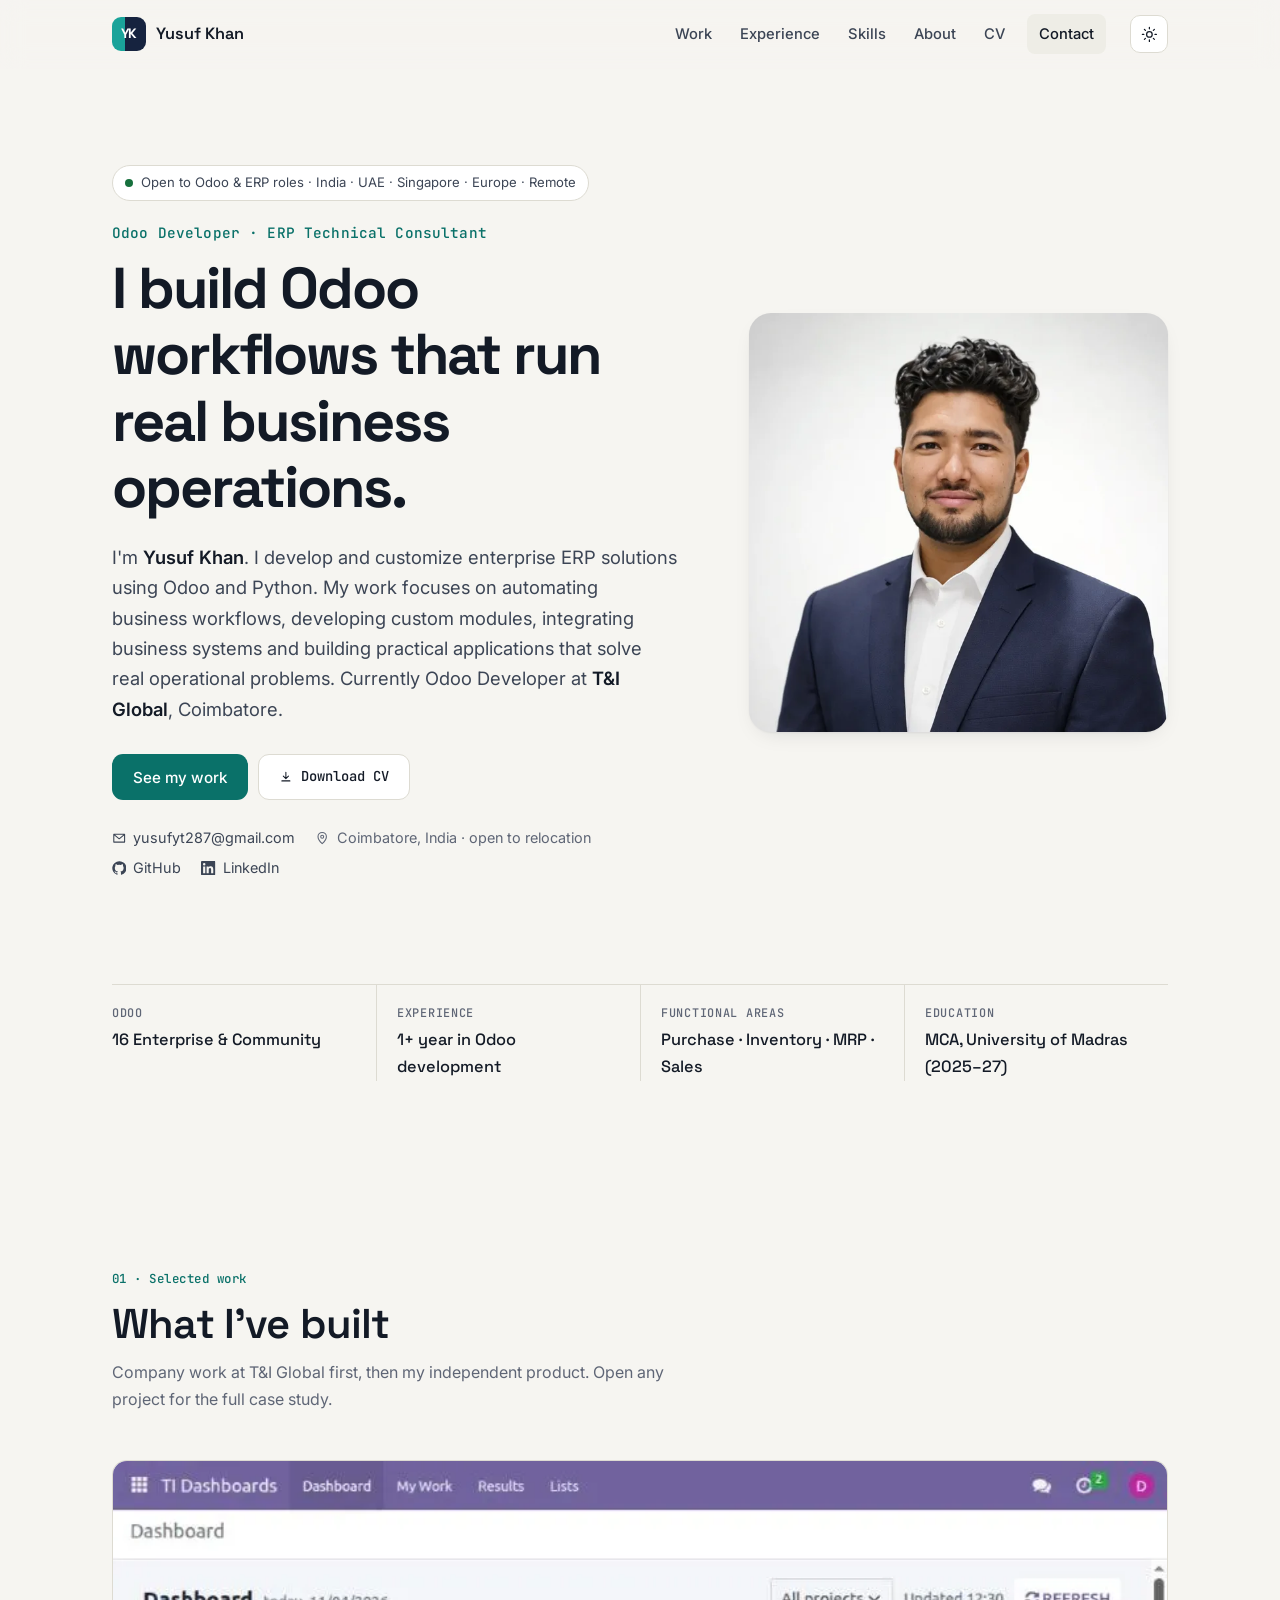
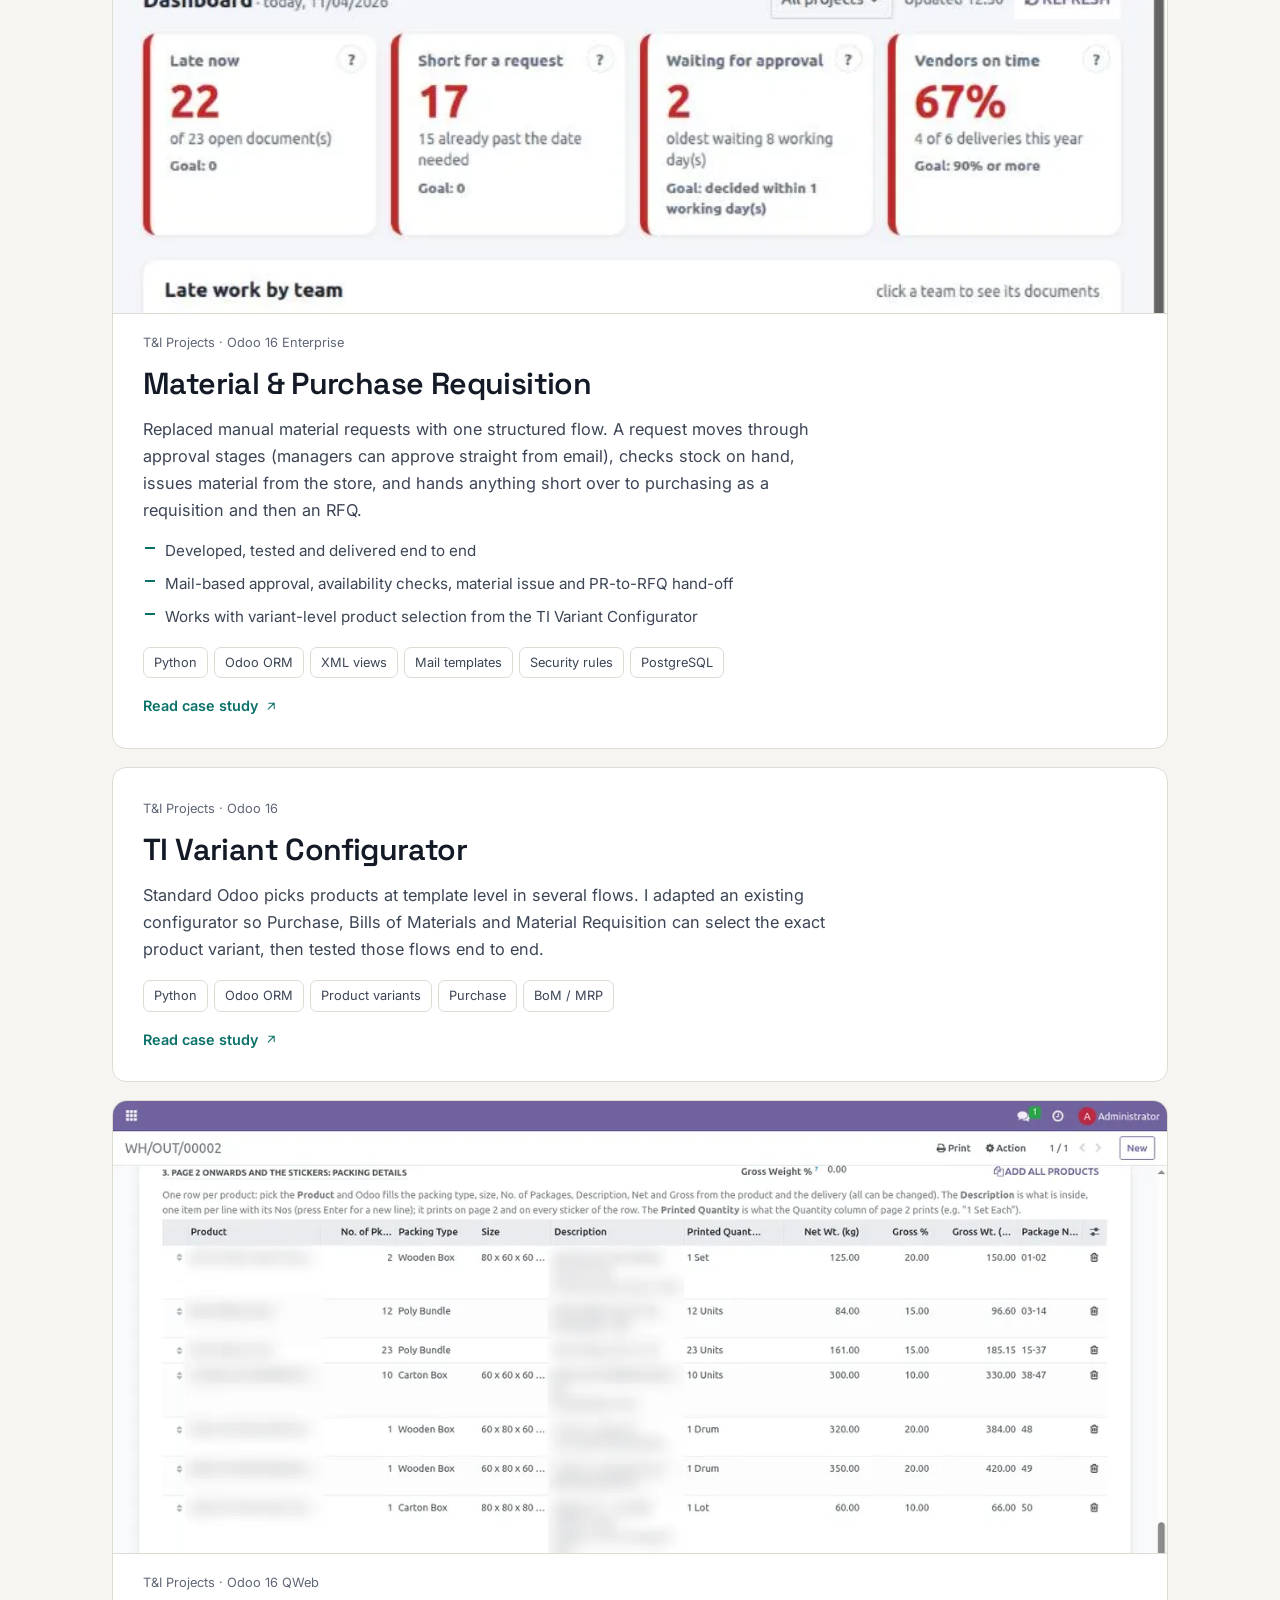
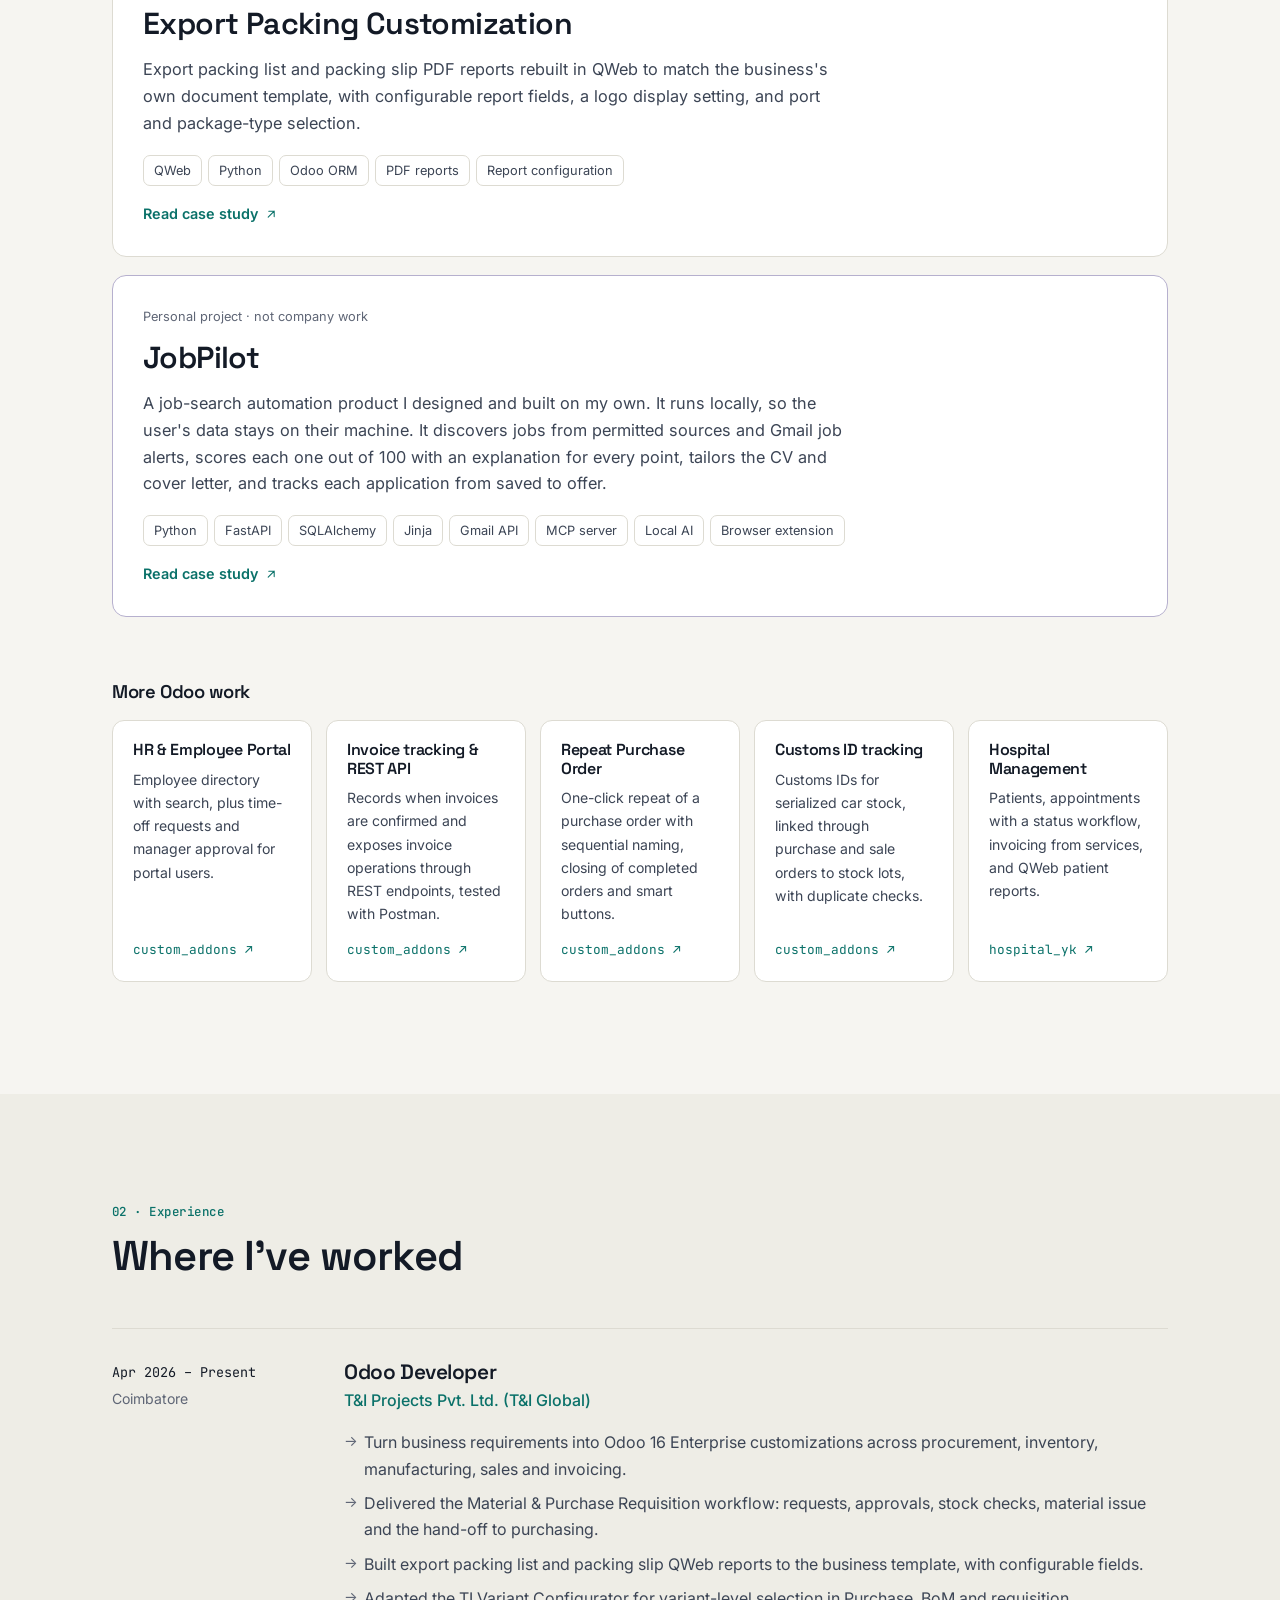
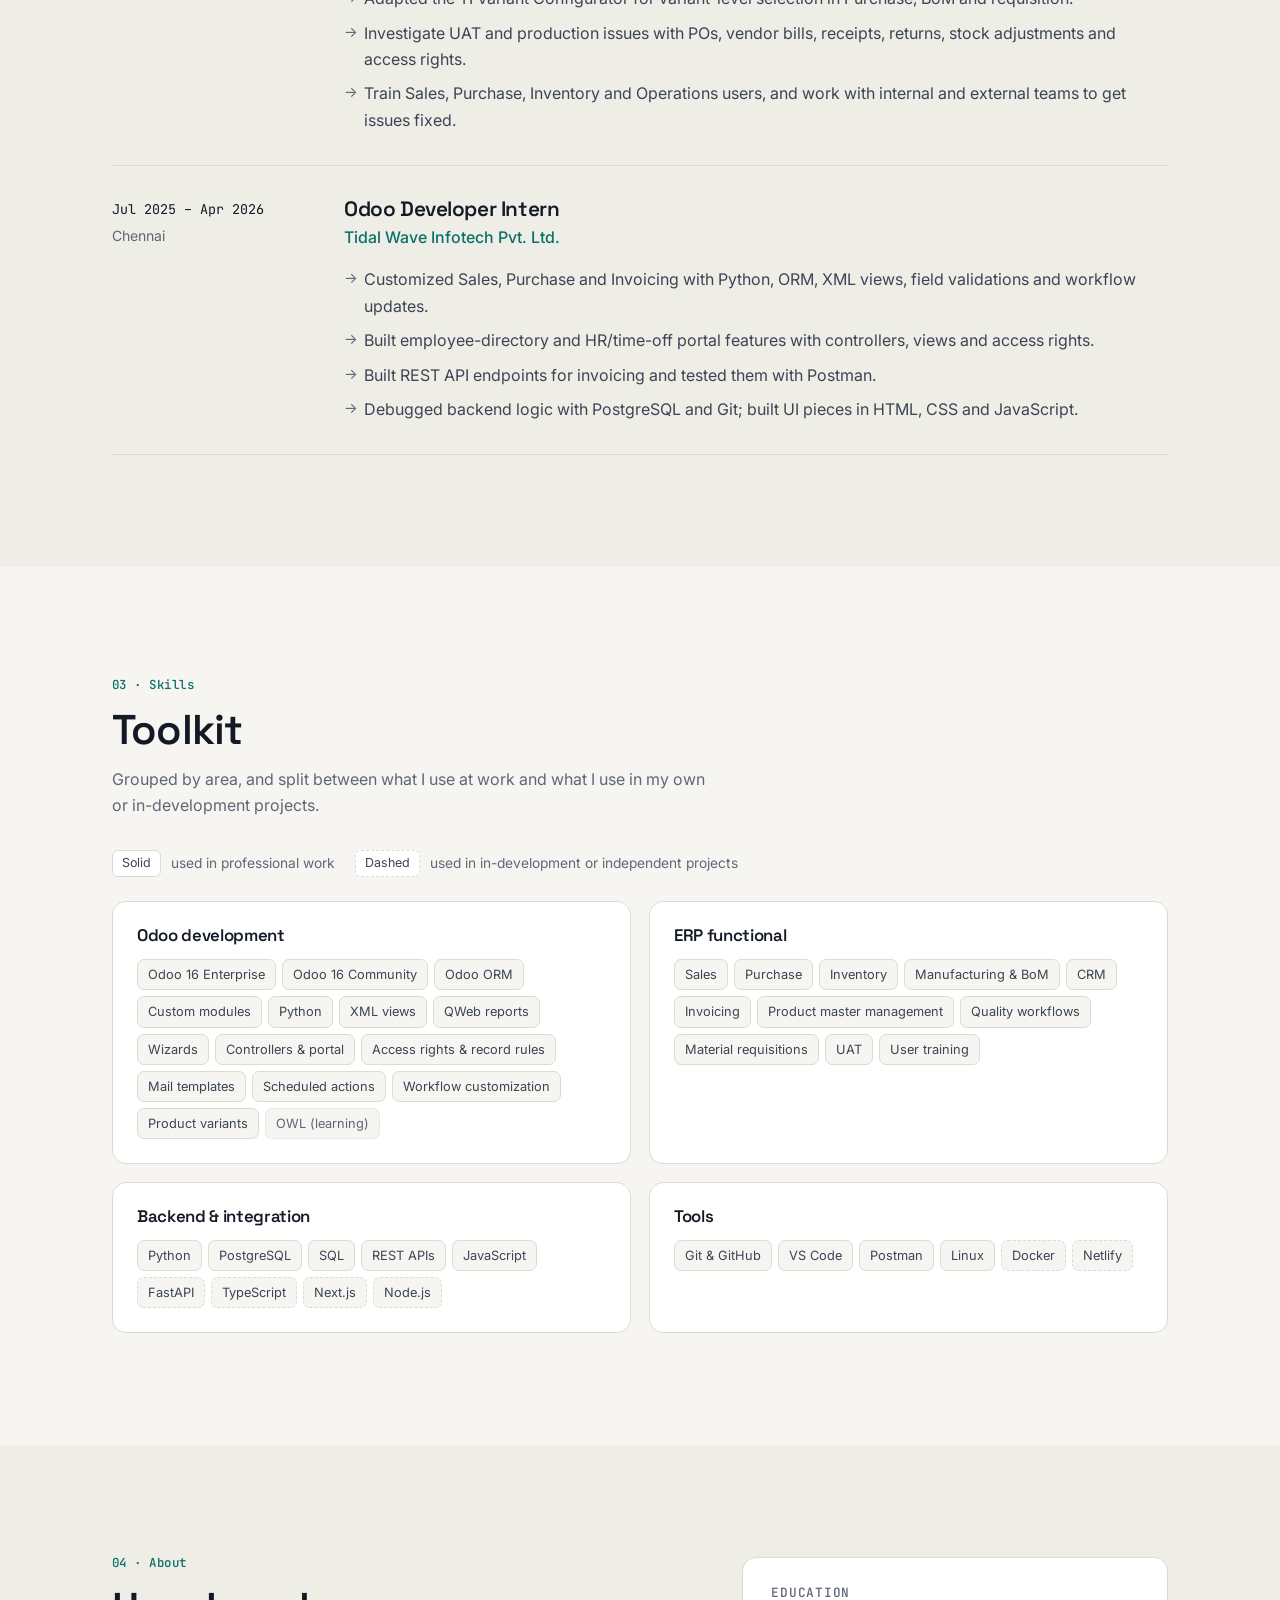
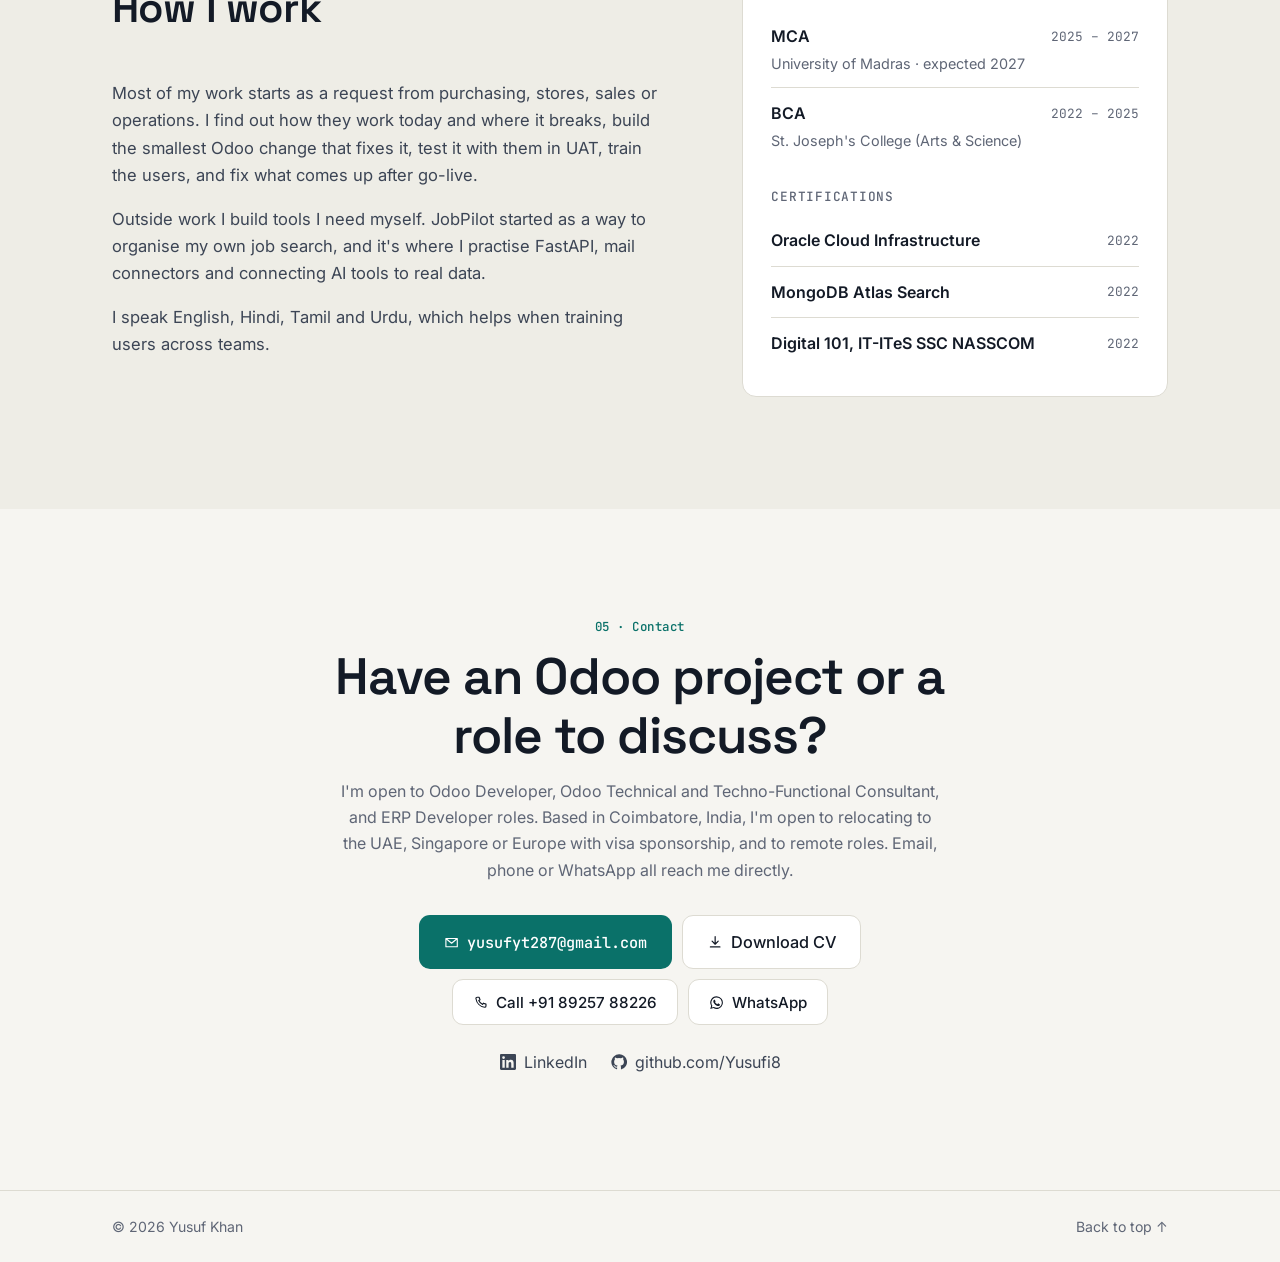
==== index.html @ e5e493e8 "Remove TIGL QC Platform and Product Intelligence System Drop both projects from the home page, exper" ====
<!DOCTYPE html>
<html lang="en">
<head>
  <meta charset="UTF-8">
  <meta name="viewport" content="width=device-width, initial-scale=1.0">
  <title>Yusuf Khan · Odoo Developer &amp; ERP Technical Consultant</title>
  <meta name="description" content="Yusuf Khan is an Odoo Developer and ERP Technical Consultant in Coimbatore, India. Custom Odoo 16 modules, workflow automation and business applications, including a material and purchase requisition workflow.">
  <meta name="author" content="Yusuf Khan">
  <meta name="theme-color" content="#f6f5f1" media="(prefers-color-scheme: light)">
  <meta name="theme-color" content="#0c1220" media="(prefers-color-scheme: dark)">
  <link rel="canonical" href="https://iyusufkhan.netlify.app/">

  <meta property="og:type" content="website">
  <meta property="og:title" content="Yusuf Khan · Odoo Developer &amp; ERP Technical Consultant">
  <meta property="og:description" content="Custom Odoo 16 modules, workflow automation and business applications for real operations.">
  <meta property="og:url" content="https://iyusufkhan.netlify.app/">
  <meta property="og:image" content="https://iyusufkhan.netlify.app/images/og-image.png">
  <meta property="og:image:width" content="1200">
  <meta property="og:image:height" content="630">
  <meta name="twitter:card" content="summary_large_image">

  <link rel="icon" href="images/favicon.svg" type="image/svg+xml">
  <link rel="apple-touch-icon" href="images/logo.png">

  <link rel="preconnect" href="https://fonts.googleapis.com">
  <link rel="preconnect" href="https://fonts.gstatic.com" crossorigin>
  <link href="https://fonts.googleapis.com/css2?family=Inter:wght@400;500;600&family=JetBrains+Mono:wght@400;500&family=Space+Grotesk:wght@500;600;700&display=swap" rel="stylesheet">
  <link rel="stylesheet" href="style.css">

  <!-- Applies the saved theme before paint so there is no flash -->
  <script>
    try { const t = localStorage.getItem('theme'); if (t) document.documentElement.dataset.theme = t; } catch (e) {}
  </script>

  <script type="application/ld+json">
  {
    "@context": "https://schema.org",
    "@type": "Person",
    "name": "Yusuf Khan",
    "jobTitle": "Odoo Developer",
    "description": "Odoo Developer and ERP Technical Consultant",
    "worksFor": { "@type": "Organization", "name": "T&I Projects Private Limited" },
    "address": { "@type": "PostalAddress", "addressLocality": "Coimbatore", "addressCountry": "IN" },
    "email": "mailto:yusufyt287@gmail.com",
    "telephone": "+91-89257-88226",
    "url": "https://iyusufkhan.netlify.app/",
    "sameAs": ["https://github.com/Yusufi8", "https://www.linkedin.com/in/yusuf-khan-8a1bb4378/"]
  }
  </script>
</head>
<body>
  <a class="skip-link" href="#main">Skip to content</a>

  <!-- SVG icon sprite -->
  <svg width="0" height="0" style="position:absolute" aria-hidden="true">
    <symbol id="i-github" viewBox="0 0 24 24"><path fill="currentColor" d="M12 .5a11.5 11.5 0 0 0-3.64 22.41c.58.1.79-.25.79-.56v-2c-3.2.7-3.88-1.37-3.88-1.37-.53-1.33-1.28-1.69-1.28-1.69-1.05-.71.08-.7.08-.7 1.16.08 1.77 1.19 1.77 1.19 1.03 1.77 2.7 1.26 3.36.96.1-.75.4-1.26.73-1.55-2.55-.29-5.24-1.28-5.24-5.68 0-1.26.45-2.28 1.19-3.09-.12-.29-.52-1.46.11-3.05 0 0 .97-.31 3.17 1.18a11 11 0 0 1 5.77 0c2.2-1.49 3.17-1.18 3.17-1.18.63 1.59.23 2.76.11 3.05.74.81 1.19 1.83 1.19 3.09 0 4.41-2.69 5.38-5.25 5.67.41.36.78 1.06.78 2.14v3.17c0 .31.21.67.8.56A11.5 11.5 0 0 0 12 .5Z"/></symbol>
    <symbol id="i-linkedin" viewBox="0 0 24 24"><path fill="currentColor" d="M20.45 20.45h-3.56v-5.57c0-1.33-.02-3.04-1.85-3.04-1.85 0-2.14 1.45-2.14 2.94v5.67H9.35V9h3.41v1.56h.05c.48-.9 1.64-1.85 3.37-1.85 3.6 0 4.27 2.37 4.27 5.46v6.28ZM5.34 7.43a2.06 2.06 0 1 1 0-4.13 2.06 2.06 0 0 1 0 4.13ZM7.12 20.45H3.56V9h3.56v11.45ZM22.22 0H1.77C.79 0 0 .77 0 1.73v20.54C0 23.23.79 24 1.77 24h20.45c.98 0 1.78-.77 1.78-1.73V1.73C24 .77 23.2 0 22.22 0Z"/></symbol>
    <symbol id="i-mail" viewBox="0 0 24 24"><path fill="none" stroke="currentColor" stroke-width="1.8" stroke-linecap="round" stroke-linejoin="round" d="M3 5.5h18v13H3zM3.5 6l8.5 7 8.5-7"/></symbol>
    <symbol id="i-arrow" viewBox="0 0 24 24"><path fill="none" stroke="currentColor" stroke-width="1.8" stroke-linecap="round" stroke-linejoin="round" d="M7 17 17 7M8 7h9v9"/></symbol>
    <symbol id="i-pin" viewBox="0 0 24 24"><path fill="none" stroke="currentColor" stroke-width="1.8" stroke-linecap="round" stroke-linejoin="round" d="M12 21s-7-6.2-7-11.5a7 7 0 0 1 14 0C19 14.8 12 21 12 21Z"/><circle cx="12" cy="9.5" r="2.5" fill="none" stroke="currentColor" stroke-width="1.8"/></symbol>
    <symbol id="i-sun" viewBox="0 0 24 24"><g fill="none" stroke="currentColor" stroke-width="1.8" stroke-linecap="round"><circle cx="12" cy="12" r="4"/><path d="M12 2v2M12 20v2M4.9 4.9l1.4 1.4M17.7 17.7l1.4 1.4M2 12h2M20 12h2M4.9 19.1l1.4-1.4M17.7 6.3l1.4-1.4"/></g></symbol>
    <symbol id="i-moon" viewBox="0 0 24 24"><path fill="none" stroke="currentColor" stroke-width="1.8" stroke-linejoin="round" d="M20 14.5A8 8 0 0 1 9.5 4a8 8 0 1 0 10.5 10.5Z"/></symbol>
    <symbol id="i-download" viewBox="0 0 24 24"><path fill="none" stroke="currentColor" stroke-width="1.8" stroke-linecap="round" stroke-linejoin="round" d="M12 4v11m0 0-4.5-4.5M12 15l4.5-4.5M5 19h14"/></symbol>
    <symbol id="i-phone" viewBox="0 0 24 24"><path fill="none" stroke="currentColor" stroke-width="1.8" stroke-linejoin="round" d="M6.6 3.5h3l1.5 4-2 1.3a11 11 0 0 0 6.1 6.1l1.3-2 4 1.5v3a2 2 0 0 1-2 2A16.5 16.5 0 0 1 4.6 5.5a2 2 0 0 1 2-2Z"/></symbol>
    <symbol id="i-whatsapp" viewBox="0 0 24 24"><path fill="currentColor" d="M12 2a10 10 0 0 0-8.6 15.1L2 22l5-1.3A10 10 0 1 0 12 2Zm0 18.2a8.2 8.2 0 0 1-4.2-1.2l-.3-.2-3 .8.8-2.9-.2-.3A8.2 8.2 0 1 1 12 20.2Zm4.5-6.1c-.2-.1-1.5-.7-1.7-.8-.2-.1-.4-.1-.6.1l-.8 1c-.1.2-.3.2-.5.1a6.7 6.7 0 0 1-3.3-2.9c-.3-.4.3-.4.7-1.3.1-.2 0-.3 0-.4l-.8-1.8c-.2-.5-.4-.4-.6-.4h-.5a1 1 0 0 0-.7.3 2.9 2.9 0 0 0-.9 2.2 5 5 0 0 0 1.1 2.7 11.5 11.5 0 0 0 4.4 3.9c1.6.7 2.3.8 3.1.6.5-.1 1.5-.6 1.7-1.2.2-.6.2-1.1.1-1.2l-.5-.3Z"/></symbol>
  </svg>

  <header class="nav" id="top">
    <div class="nav-inner">
      <a href="#top" class="brand" aria-label="Yusuf Khan, back to top">
        <span class="brand-mark" aria-hidden="true">YK</span>
        <span class="brand-name">Yusuf Khan</span>
      </a>
      <nav aria-label="Primary">
        <ul class="nav-links" id="nav-links">
          <li><a href="#work">Work</a></li>
          <li><a href="#experience">Experience</a></li>
          <li><a href="#skills">Skills</a></li>
          <li><a href="#about">About</a></li>
          <li><a href="resume/Yusuf-Khan-CV.pdf" download>CV</a></li>
          <li><a href="#contact" class="nav-cta">Contact</a></li>
        </ul>
      </nav>
      <div class="nav-tools">
        <button class="icon-btn" id="theme-toggle" type="button" aria-label="Switch colour theme">
          <svg class="i-sun"><use href="#i-sun"/></svg>
          <svg class="i-moon"><use href="#i-moon"/></svg>
        </button>
        <button class="icon-btn menu-btn" id="menu-btn" type="button" aria-label="Open menu" aria-expanded="false" aria-controls="nav-links">
          <span></span><span></span>
        </button>
      </div>
    </div>
  </header>

  <main id="main">
    <!-- Hero -->
    <section class="hero">
      <div class="container hero-grid">
        <div class="hero-copy">
          <p class="status"><span class="dot" aria-hidden="true"></span>Open to Odoo &amp; ERP roles · India · UAE · Singapore · Europe · Remote</p>
          <p class="role">Odoo Developer <span aria-hidden="true">·</span> ERP Technical Consultant</p>
          <h1>I build Odoo workflows that run real business operations.</h1>
          <p class="lede">
            I'm <strong>Yusuf Khan</strong>. I develop and customize enterprise ERP solutions using Odoo and Python.
            My work focuses on automating business workflows, developing custom modules, integrating business systems
            and building practical applications that solve real operational problems.
            Currently Odoo Developer at <strong>T&amp;I Global</strong>, Coimbatore.
          </p>
          <div class="hero-actions">
            <a href="#work" class="btn btn-primary">See my work</a>
            <a href="resume/Yusuf-Khan-CV.pdf" class="btn btn-ghost" download>
              <svg><use href="#i-download"/></svg>Download CV
            </a>
          </div>
          <ul class="hero-meta">
            <li><a href="mailto:yusufyt287@gmail.com"><svg><use href="#i-mail"/></svg>yusufyt287@gmail.com</a></li>
            <li><svg><use href="#i-pin"/></svg>Coimbatore, India · open to relocation</li>
            <li><a href="https://github.com/Yusufi8" target="_blank" rel="noopener"><svg><use href="#i-github"/></svg>GitHub</a></li>
            <li><a href="https://www.linkedin.com/in/yusuf-khan-8a1bb4378/" target="_blank" rel="noopener"><svg><use href="#i-linkedin"/></svg>LinkedIn</a></li>
          </ul>
        </div>

        <div class="hero-side">
          <picture class="portrait">
            <source srcset="images/profile.webp" type="image/webp">
            <img src="images/profile.jpg" alt="Portrait of Yusuf Khan" width="640" height="640">
          </picture>

        </div>
      </div>

      <div class="container">
        <dl class="facts">
          <div><dt>Odoo</dt><dd>16 Enterprise &amp; Community</dd></div>
          <div><dt>Experience</dt><dd>1+ year in Odoo development</dd></div>
          <div><dt>Functional areas</dt><dd>Purchase · Inventory · MRP · Sales</dd></div>
          <div><dt>Education</dt><dd>MCA, University of Madras (2025–27)</dd></div>
        </dl>
      </div>
    </section>

    <!-- Selected work -->
    <section id="work" class="section">
      <div class="container">
        <header class="section-head">
          <p class="eyebrow">01 · Selected work</p>
          <h2>What I've built</h2>
          <p class="section-sub">Company work at T&amp;I Global first, then my independent product. Open any project for the full case study.</p>
        </header>

        <div class="cases">
          <article class="case case-feature reveal">
            <a class="case-shot" href="work/material-requisition/" tabindex="-1" aria-hidden="true"><img src="images/work/requisition-dashboard.webp" width="800" height="703" alt="" loading="lazy" decoding="async"></a>
            <div class="case-top">
              <span class="case-where">T&amp;I Projects · Odoo 16 Enterprise</span>
            </div>
            <h3>Material &amp; Purchase Requisition</h3>
            <p>
              Replaced manual material requests with one structured flow. A request moves through
              approval stages (managers can approve straight from email), checks stock on hand, issues material
              from the store, and hands anything short over to purchasing as a requisition and then an RFQ.
            </p>
            <ul class="case-points">
              <li>Developed, tested and delivered end to end</li>
              <li>Mail-based approval, availability checks, material issue and PR-to-RFQ hand-off</li>
              <li>Works with variant-level product selection from the TI Variant Configurator</li>
            </ul>
            <ul class="tags">
              <li>Python</li><li>Odoo ORM</li><li>XML views</li><li>Mail templates</li><li>Security rules</li><li>PostgreSQL</li>
            </ul>
            <p class="case-actions">
              <a class="case-link case-link-strong" href="work/material-requisition/">Read case study<svg><use href="#i-arrow"/></svg></a>
            </p>
          </article>

          <article class="case case-feature reveal">
            <div class="case-top">
              <span class="case-where">T&amp;I Projects · Odoo 16</span>
            </div>
            <h3>TI Variant Configurator</h3>
            <p>
              Standard Odoo picks products at template level in several flows. I adapted an existing configurator so
              Purchase, Bills of Materials and Material Requisition can select the exact product variant, then tested
              those flows end to end.
            </p>
            <ul class="tags">
              <li>Python</li><li>Odoo ORM</li><li>Product variants</li><li>Purchase</li><li>BoM / MRP</li>
            </ul>
            <p class="case-actions">
              <a class="case-link case-link-strong" href="work/variant-configurator/">Read case study<svg><use href="#i-arrow"/></svg></a>
            </p>
          </article>

          <article class="case case-feature reveal">
            <a class="case-shot" href="work/export-packing/" tabindex="-1" aria-hidden="true"><img src="images/work/export-packing-details.webp" width="1200" height="793" alt="" loading="lazy" decoding="async"></a>
            <div class="case-top">
              <span class="case-where">T&amp;I Projects · Odoo 16 QWeb</span>
            </div>
            <h3>Export Packing Customization</h3>
            <p>
              Export packing list and packing slip PDF reports rebuilt in QWeb to match the business's own document
              template, with configurable report fields, a logo display setting, and port and package-type selection.
            </p>
            <ul class="tags">
              <li>QWeb</li><li>Python</li><li>Odoo ORM</li><li>PDF reports</li><li>Report configuration</li>
            </ul>
            <p class="case-actions">
              <a class="case-link case-link-strong" href="work/export-packing/">Read case study<svg><use href="#i-arrow"/></svg></a>
            </p>
          </article>

          <article class="case case-feature case-own reveal">
            <div class="case-top">
              <span class="case-where">Personal project · not company work</span>
            </div>
            <h3>JobPilot</h3>
            <p>
              A job-search automation product I designed and built on my own. It runs locally, so the user's data stays
              on their machine. It discovers jobs from permitted sources and Gmail job alerts, scores each one out of 100
              with an explanation for every point, tailors the CV and cover letter, and tracks each application from saved
              to offer.
            </p>
            <ul class="tags">
              <li>Python</li><li>FastAPI</li><li>SQLAlchemy</li><li>Jinja</li><li>Gmail API</li><li>MCP server</li><li>Local AI</li><li>Browser extension</li>
            </ul>
            <p class="case-actions">
              <a class="case-link case-link-strong" href="work/jobpilot/">Read case study<svg><use href="#i-arrow"/></svg></a>
            </p>
          </article>
        </div>

        <h3 class="sub-head">More Odoo work</h3>
        <ul class="mini-grid">
          <li class="mini reveal">
            <h4>HR &amp; Employee Portal</h4>
            <p>Employee directory with search, plus time-off requests and manager approval for portal users.</p>
            <a class="mono" href="https://github.com/Yusufi8/custom_addons" target="_blank" rel="noopener">custom_addons ↗</a>
          </li>
          <li class="mini reveal">
            <h4>Invoice tracking &amp; REST API</h4>
            <p>Records when invoices are confirmed and exposes invoice operations through REST endpoints, tested with Postman.</p>
            <a class="mono" href="https://github.com/Yusufi8/custom_addons" target="_blank" rel="noopener">custom_addons ↗</a>
          </li>
          <li class="mini reveal">
            <h4>Repeat Purchase Order</h4>
            <p>One-click repeat of a purchase order with sequential naming, closing of completed orders and smart buttons.</p>
            <a class="mono" href="https://github.com/Yusufi8/custom_addons" target="_blank" rel="noopener">custom_addons ↗</a>
          </li>
          <li class="mini reveal">
            <h4>Customs ID tracking</h4>
            <p>Customs IDs for serialized car stock, linked through purchase and sale orders to stock lots, with duplicate checks.</p>
            <a class="mono" href="https://github.com/Yusufi8/custom_addons" target="_blank" rel="noopener">custom_addons ↗</a>
          </li>
          <li class="mini reveal">
            <h4>Hospital Management</h4>
            <p>Patients, appointments with a status workflow, invoicing from services, and QWeb patient reports.</p>
            <a class="mono" href="https://github.com/Yusufi8/hospital_yk" target="_blank" rel="noopener">hospital_yk ↗</a>
          </li>
        </ul>
      </div>
    </section>

    <!-- Experience -->
    <section id="experience" class="section section-alt">
      <div class="container">
        <header class="section-head">
          <p class="eyebrow">02 · Experience</p>
          <h2>Where I've worked</h2>
        </header>

        <ol class="timeline">
          <li class="job reveal">
            <div class="job-when">
              <span class="mono">Apr 2026 – Present</span>
              <span>Coimbatore</span>
            </div>
            <div class="job-body">
              <h3>Odoo Developer</h3>
              <p class="job-org">T&amp;I Projects Pvt. Ltd. (T&amp;I Global)</p>
              <ul>
                <li>Turn business requirements into Odoo 16 Enterprise customizations across procurement, inventory, manufacturing, sales and invoicing.</li>
                <li>Delivered the Material &amp; Purchase Requisition workflow: requests, approvals, stock checks, material issue and the hand-off to purchasing.</li>
                <li>Built export packing list and packing slip QWeb reports to the business template, with configurable fields.</li>
                <li>Adapted the TI Variant Configurator for variant-level selection in Purchase, BoM and requisition.</li>
                <li>Investigate UAT and production issues with POs, vendor bills, receipts, returns, stock adjustments and access rights.</li>
                <li>Train Sales, Purchase, Inventory and Operations users, and work with internal and external teams to get issues fixed.</li>
              </ul>
            </div>
          </li>
          <li class="job reveal">
            <div class="job-when">
              <span class="mono">Jul 2025 – Apr 2026</span>
              <span>Chennai</span>
            </div>
            <div class="job-body">
              <h3>Odoo Developer Intern</h3>
              <p class="job-org">Tidal Wave Infotech Pvt. Ltd.</p>
              <ul>
                <li>Customized Sales, Purchase and Invoicing with Python, ORM, XML views, field validations and workflow updates.</li>
                <li>Built employee-directory and HR/time-off portal features with controllers, views and access rights.</li>
                <li>Built REST API endpoints for invoicing and tested them with Postman.</li>
                <li>Debugged backend logic with PostgreSQL and Git; built UI pieces in HTML, CSS and JavaScript.</li>
              </ul>
            </div>
          </li>
        </ol>
      </div>
    </section>

    <!-- Skills -->
    <section id="skills" class="section">
      <div class="container">
        <header class="section-head">
          <p class="eyebrow">03 · Skills</p>
          <h2>Toolkit</h2>
          <p class="section-sub">Grouped by area, and split between what I use at work and what I use in my own or in-development projects.</p>
        </header>

        <p class="skill-legend">
          <span class="tag-key">Solid</span> used in professional work
          <span class="tag-key tag-key-proj">Dashed</span> used in in-development or independent projects
        </p>

        <div class="skills">
          <div class="skill-group reveal">
            <h3>Odoo development</h3>
            <ul class="tags">
              <li>Odoo 16 Enterprise</li><li>Odoo 16 Community</li><li>Odoo ORM</li><li>Custom modules</li><li>Python</li>
              <li>XML views</li><li>QWeb reports</li><li>Wizards</li><li>Controllers &amp; portal</li>
              <li>Access rights &amp; record rules</li><li>Mail templates</li><li>Scheduled actions</li>
              <li>Workflow customization</li><li>Product variants</li><li class="tag-learn">OWL <em>(learning)</em></li>
            </ul>
          </div>
          <div class="skill-group reveal">
            <h3>ERP functional</h3>
            <ul class="tags">
              <li>Sales</li><li>Purchase</li><li>Inventory</li><li>Manufacturing &amp; BoM</li><li>CRM</li><li>Invoicing</li>
              <li>Product master management</li><li>Quality workflows</li><li>Material requisitions</li><li>UAT</li><li>User training</li>
            </ul>
          </div>
          <div class="skill-group reveal">
            <h3>Backend &amp; integration</h3>
            <ul class="tags">
              <li>Python</li><li>PostgreSQL</li><li>SQL</li><li>REST APIs</li><li>JavaScript</li>
              <li class="tag-proj">FastAPI</li><li class="tag-proj">TypeScript</li><li class="tag-proj">Next.js</li><li class="tag-proj">Node.js</li>
            </ul>
          </div>
          <div class="skill-group reveal">
            <h3>Tools</h3>
            <ul class="tags">
              <li>Git &amp; GitHub</li><li>VS Code</li><li>Postman</li><li>Linux</li><li class="tag-proj">Docker</li><li class="tag-proj">Netlify</li>
            </ul>
          </div>
        </div>
      </div>
    </section>

    <!-- About + education -->
    <section id="about" class="section section-alt">
      <div class="container about-grid">
        <div>
          <header class="section-head">
            <p class="eyebrow">04 · About</p>
            <h2>How I work</h2>
          </header>
          <div class="prose reveal">
            <p>
              Most of my work starts as a request from purchasing, stores, sales or operations. I find out how they work today
              and where it breaks, build the smallest Odoo change that fixes it, test it with them in UAT, train the users,
              and fix what comes up after go-live.
            </p>
            <p>
              Outside work I build tools I need myself. JobPilot started as a way to organise my own job search, and it's
              where I practise FastAPI, mail connectors and connecting AI tools to real data.
            </p>
            <p>I speak English, Hindi, Tamil and Urdu, which helps when training users across teams.</p>
          </div>
        </div>

        <div class="cred reveal">
          <h3>Education</h3>
          <ul class="cred-list">
            <li><strong>MCA</strong><span>University of Madras · expected 2027</span><span class="mono">2025 – 2027</span></li>
            <li><strong>BCA</strong><span>St. Joseph's College (Arts &amp; Science)</span><span class="mono">2022 – 2025</span></li>
          </ul>
          <h3>Certifications</h3>
          <ul class="cred-list">
            <li><strong>Oracle Cloud Infrastructure</strong><span class="mono">2022</span></li>
            <li><strong>MongoDB Atlas Search</strong><span class="mono">2022</span></li>
            <li><strong>Digital 101, IT-ITeS SSC NASSCOM</strong><span class="mono">2022</span></li>
          </ul>
        </div>
      </div>
    </section>

    <!-- Contact -->
    <section id="contact" class="section contact">
      <div class="container">
        <p class="eyebrow">05 · Contact</p>
        <h2 class="contact-title">Have an Odoo project or a role to discuss?</h2>
        <p class="section-sub">I'm open to Odoo Developer, Odoo Technical and Techno-Functional Consultant, and ERP Developer roles.
          Based in Coimbatore, India, I'm open to relocating to the UAE, Singapore or Europe with visa sponsorship, and to remote roles.
          Email, phone or WhatsApp all reach me directly.</p>
        <div class="contact-row">
          <a href="mailto:yusufyt287@gmail.com" class="btn btn-primary btn-lg"><svg><use href="#i-mail"/></svg>yusufyt287@gmail.com</a>
          <a href="resume/Yusuf-Khan-CV.pdf" class="btn btn-ghost btn-lg" download><svg><use href="#i-download"/></svg>Download CV</a>
        </div>
        <div class="contact-row contact-phone">
          <a href="tel:+918925788226" class="btn btn-ghost"><svg><use href="#i-phone"/></svg>Call +91 89257 88226</a>
          <a href="https://wa.me/918925788226" class="btn btn-ghost" target="_blank" rel="noopener"><svg><use href="#i-whatsapp"/></svg>WhatsApp</a>
        </div>
        <ul class="contact-links">
          <li><a href="https://www.linkedin.com/in/yusuf-khan-8a1bb4378/" target="_blank" rel="noopener"><svg><use href="#i-linkedin"/></svg>LinkedIn</a></li>
          <li><a href="https://github.com/Yusufi8" target="_blank" rel="noopener"><svg><use href="#i-github"/></svg>github.com/Yusufi8</a></li>
        </ul>
      </div>
    </section>
  </main>

  <footer class="footer">
    <div class="container footer-inner">
      <p>© <span id="year">2026</span> Yusuf Khan</p>
      <a href="#top">Back to top ↑</a>
    </div>
  </footer>

  <script src="script.js"></script>
</body>
</html>
---- style.css ----
/* ---------- Tokens ---------- */
:root {
  --bg: #f6f5f1;
  --bg-alt: #eeede6;
  --surface: #ffffff;
  --ink: #131a26;
  --ink-2: #3c4555;
  --muted: #5f6676;
  --line: #dddbd2;
  --navy: #16233f;
  --accent: #0a7169;
  --accent-ink: #ffffff;
  --accent-soft: #d9efec;
  --live: #17703d;
  --live-soft: #ddf2e5;
  --build: #7a4f00;
  --build-soft: #f8ecd2;
  --own: #5a4bc4;
  --own-soft: #e8e5fa;
  --shadow: 0 1px 2px rgba(19, 26, 38, .05), 0 8px 24px -12px rgba(19, 26, 38, .18);

  --font-display: "Space Grotesk", system-ui, sans-serif;
  --font-body: "Inter", system-ui, -apple-system, "Segoe UI", sans-serif;
  --font-mono: "JetBrains Mono", ui-monospace, SFMono-Regular, Menlo, monospace;

  --radius: 14px;
  --container: 1120px;
  --gutter: clamp(16px, 4vw, 32px);
  color-scheme: light;
}

@media (prefers-color-scheme: dark) {
  :root:not([data-theme="light"]) {
    --bg: #0c1220;
    --bg-alt: #111a2b;
    --surface: #151f33;
    --ink: #eef1f6;
    --ink-2: #c3cad6;
    --muted: #8b94a6;
    --line: #253049;
    --navy: #e9eef7;
    --accent: #3cc7bb;
    --accent-ink: #062320;
    --accent-soft: #11302f;
    --live: #5fd28f;
    --live-soft: #123222;
    --build: #f0b44c;
    --build-soft: #34280f;
    --own: #a99bff;
    --own-soft: #241f45;
    --shadow: 0 1px 2px rgba(0, 0, 0, .3), 0 12px 32px -16px rgba(0, 0, 0, .6);
    color-scheme: dark;
  }
}

:root[data-theme="dark"] {
  --bg: #0c1220;
  --bg-alt: #111a2b;
  --surface: #151f33;
  --ink: #eef1f6;
  --ink-2: #c3cad6;
  --muted: #8b94a6;
  --line: #253049;
  --navy: #e9eef7;
  --accent: #3cc7bb;
  --accent-ink: #062320;
  --accent-soft: #11302f;
  --live: #5fd28f;
  --live-soft: #123222;
  --build: #f0b44c;
  --build-soft: #34280f;
  --own: #a99bff;
  --own-soft: #241f45;
  --shadow: 0 1px 2px rgba(0, 0, 0, .3), 0 12px 32px -16px rgba(0, 0, 0, .6);
  color-scheme: dark;
}

/* ---------- Base ---------- */
*, *::before, *::after { box-sizing: border-box; }
* { margin: 0; }

html { scroll-behavior: smooth; scroll-padding-top: 80px; }

body {
  font-family: var(--font-body);
  font-size: 16px;
  line-height: 1.65;
  color: var(--ink);
  background: var(--bg);
  -webkit-font-smoothing: antialiased;
  overflow-x: hidden;
}

img { display: block; max-width: 100%; height: auto; }
a { color: inherit; }
ul, ol { padding: 0; list-style: none; }
svg { width: 1em; height: 1em; flex-shrink: 0; }

h1, h2, h3, h4 {
  font-family: var(--font-display);
  font-weight: 600;
  line-height: 1.15;
  letter-spacing: -0.02em;
  color: var(--ink);
}

.mono { font-family: var(--font-mono); font-size: .8rem; letter-spacing: 0; }

:focus-visible { outline: 2px solid var(--accent); outline-offset: 3px; border-radius: 6px; }

.skip-link {
  position: absolute; left: 16px; top: -48px; z-index: 200;
  padding: 8px 14px; background: var(--ink); color: var(--bg);
  border-radius: 8px; text-decoration: none; transition: top .2s;
}
.skip-link:focus { top: 12px; }

.container { width: 100%; max-width: var(--container); margin: 0 auto; padding: 0 var(--gutter); }

/* ---------- Navigation ---------- */
.nav {
  position: sticky; top: 0; z-index: 100;
  background: color-mix(in srgb, var(--bg) 82%, transparent);
  backdrop-filter: saturate(1.4) blur(12px);
  -webkit-backdrop-filter: saturate(1.4) blur(12px);
  border-bottom: 1px solid transparent;
  transition: border-color .2s;
}
.nav.scrolled { border-bottom-color: var(--line); }

.nav-inner {
  max-width: var(--container); margin: 0 auto; padding: 14px var(--gutter);
  display: flex; align-items: center; gap: 24px;
}

.brand { display: flex; align-items: center; gap: 10px; text-decoration: none; margin-right: auto; }
.brand-mark {
  display: grid; place-items: center; width: 34px; height: 34px; border-radius: 9px;
  background: linear-gradient(90deg, #1aa39a 0 38%, #16233f 38%);
  color: #fff; font-family: var(--font-display); font-weight: 700; font-size: .85rem; letter-spacing: -.02em;
}
.brand-name { font-family: var(--font-display); font-weight: 600; font-size: 1.02rem; }

.nav-links { display: flex; align-items: center; gap: 4px; }
.nav-links a {
  display: block; padding: 8px 12px; border-radius: 8px;
  font-size: .92rem; font-weight: 500; color: var(--ink-2); text-decoration: none;
  transition: color .15s, background .15s;
}
.nav-links a:hover, .nav-links a.active { color: var(--ink); background: var(--bg-alt); }
.nav-links .nav-cta { background: var(--ink); color: var(--bg); margin-left: 6px; }
.nav-links .nav-cta:hover { background: var(--accent); color: var(--accent-ink); }

.nav-tools { display: flex; gap: 6px; }
.icon-btn {
  display: grid; place-items: center; width: 38px; height: 38px;
  border: 1px solid var(--line); border-radius: 10px; background: var(--surface);
  color: var(--ink); cursor: pointer; font-size: 1.05rem;
  transition: border-color .15s;
}
.icon-btn:hover { border-color: var(--muted); }

.i-moon { display: none; }
:root[data-theme="dark"] .i-sun { display: none; }
:root[data-theme="dark"] .i-moon { display: block; }
@media (prefers-color-scheme: dark) {
  :root:not([data-theme="light"]) .i-sun { display: none; }
  :root:not([data-theme="light"]) .i-moon { display: block; }
}

.menu-btn { display: none; gap: 5px; align-content: center; }
.menu-btn span { display: block; width: 16px; height: 1.8px; background: currentColor; border-radius: 2px; transition: transform .2s; }
.menu-btn[aria-expanded="true"] span:first-child { transform: translateY(3.4px) rotate(45deg); }
.menu-btn[aria-expanded="true"] span:last-child { transform: translateY(-3.4px) rotate(-45deg); }

/* ---------- Buttons, pills, tags ---------- */
.btn {
  display: inline-flex; align-items: center; justify-content: center; gap: 8px;
  min-height: 46px; padding: 0 20px; border-radius: 11px;
  font: 500 .95rem/1 var(--font-body); text-decoration: none; cursor: pointer;
  border: 1px solid transparent; transition: background .15s, border-color .15s, transform .15s;
}
.btn:active { transform: translateY(1px); }
.btn-primary { background: var(--accent); color: var(--accent-ink); }
.btn-primary:hover { background: color-mix(in srgb, var(--accent) 86%, var(--ink)); }
.btn-ghost { background: var(--surface); color: var(--ink); border-color: var(--line); }
.btn-ghost:hover { border-color: var(--muted); }
.btn-lg { min-height: 54px; padding: 0 24px; font-size: 1.02rem; }

.pill {
  display: inline-flex; align-items: center; gap: 6px;
  padding: 3px 10px; border-radius: 999px;
  font: 500 .74rem/1.5 var(--font-mono);
  background: var(--bg-alt); color: var(--ink-2);
}
.pill-live { background: var(--live-soft); color: var(--live); }
.pill-live::before { content: ""; width: 6px; height: 6px; border-radius: 50%; background: currentColor; }
.pill-build { background: var(--build-soft); color: var(--build); }
.pill-own { background: var(--own-soft); color: var(--own); }
.pill-done { background: var(--accent-soft); color: var(--accent); }

.tags { display: flex; flex-wrap: wrap; gap: 6px; }
.tags li {
  padding: 4px 10px; border-radius: 7px; border: 1px solid var(--line);
  font-size: .8rem; color: var(--ink-2); background: var(--surface);
}
.tags em { color: var(--muted); font-style: normal; }
.tags .tag-proj { border-style: dashed; }
.tags .tag-learn { border-style: dotted; color: var(--muted); }

.skill-legend { display: flex; flex-wrap: wrap; align-items: center; gap: 8px 10px; margin: -16px 0 24px; font-size: .86rem; color: var(--muted); }
.tag-key { padding: 2px 9px; border: 1px solid var(--line); border-radius: 6px; background: var(--surface); color: var(--ink-2); font-size: .78rem; }
.tag-key-proj { border-style: dashed; margin-left: 10px; }

/* ---------- Hero ---------- */
.hero { padding: clamp(40px, 8vw, 96px) 0 clamp(48px, 7vw, 80px); }

.hero-grid {
  display: grid; grid-template-columns: minmax(0, 1.35fr) minmax(0, 1fr);
  gap: clamp(32px, 6vw, 72px); align-items: center;
}

.status {
  display: inline-flex; align-items: center; gap: 8px; margin-bottom: 22px;
  padding: 6px 12px; border-radius: 999px; border: 1px solid var(--line); background: var(--surface);
  font-size: .82rem; color: var(--ink-2);
}
.dot { width: 8px; height: 8px; border-radius: 50%; background: var(--live); box-shadow: 0 0 0 0 var(--live); animation: pulse 2.4s infinite; }
@keyframes pulse {
  0% { box-shadow: 0 0 0 0 color-mix(in srgb, var(--live) 55%, transparent); }
  70%, 100% { box-shadow: 0 0 0 8px transparent; }
}

.role { font: 500 .9rem/1.4 var(--font-mono); color: var(--accent); margin-bottom: 12px; letter-spacing: .01em; }

.hero h1 { font-size: clamp(2.2rem, 5vw, 3.6rem); font-weight: 700; letter-spacing: -0.035em; max-width: 17ch; }
.lede { margin-top: 22px; font-size: clamp(1.02rem, 1.6vw, 1.15rem); color: var(--ink-2); max-width: 56ch; }
.lede strong { color: var(--ink); font-weight: 600; }

.hero-actions { display: flex; flex-wrap: wrap; gap: 10px; margin-top: 30px; }
.hero-actions .btn-ghost { font-family: var(--font-mono); font-size: .86rem; }

.hero-meta { display: flex; flex-wrap: wrap; gap: 6px 20px; margin-top: 26px; font-size: .9rem; color: var(--muted); }
.hero-meta li, .hero-meta a { display: inline-flex; align-items: center; gap: 7px; }
.hero-meta a { text-decoration: none; color: var(--ink-2); }
.hero-meta a:hover { color: var(--accent); }

.hero-side { position: relative; max-width: 420px; justify-self: end; width: 100%; }
.portrait img {
  width: 100%; aspect-ratio: 1; object-fit: cover; border-radius: 22px;
  background: var(--bg-alt); box-shadow: var(--shadow);
}

.facts {
  display: grid; grid-template-columns: repeat(4, minmax(0, 1fr));
  margin-top: clamp(64px, 9vw, 104px); border-top: 1px solid var(--line);
}
.facts div { padding: 20px 20px 0 0; }
.facts div + div { padding-left: 20px; border-left: 1px solid var(--line); }
.facts dt { font: 500 .74rem/1.4 var(--font-mono); text-transform: uppercase; letter-spacing: .06em; color: var(--muted); }
.facts dd { margin-top: 6px; font-family: var(--font-display); font-weight: 500; font-size: 1.02rem; }

/* ---------- Sections ---------- */
.section { padding: clamp(64px, 9vw, 112px) 0; }
.section-alt { background: var(--bg-alt); }

.section-head { margin-bottom: clamp(32px, 5vw, 48px); }
.eyebrow { font: 500 .78rem/1 var(--font-mono); color: var(--accent); letter-spacing: .04em; margin-bottom: 14px; }
.section h2 { font-size: clamp(1.9rem, 3.6vw, 2.6rem); }
.section-sub { margin-top: 12px; color: var(--muted); max-width: 60ch; }

/* ---------- Work ---------- */
.cases { display: grid; grid-template-columns: repeat(2, minmax(0, 1fr)); gap: 18px; }

.case {
  display: flex; flex-direction: column; gap: 14px;
  padding: clamp(22px, 3vw, 30px); border-radius: var(--radius);
  background: var(--surface); border: 1px solid var(--line);
  transition: border-color .2s, transform .2s, box-shadow .2s;
}
.case:hover { border-color: color-mix(in srgb, var(--accent) 45%, var(--line)); box-shadow: var(--shadow); transform: translateY(-2px); }
.case h3 { font-size: 1.35rem; }
.case p { color: var(--ink-2); font-size: .96rem; }
.case .tags { margin-top: auto; padding-top: 4px; }

.case-top { display: flex; flex-wrap: wrap; align-items: center; justify-content: space-between; gap: 8px; }
.case-where { font-size: .8rem; color: var(--muted); }

.case-feature { grid-column: 1 / -1; }
.case-feature h3 { font-size: clamp(1.5rem, 2.6vw, 1.9rem); }
.case-feature p { max-width: 70ch; font-size: 1.02rem; }
.case-own { border-color: color-mix(in srgb, var(--own) 30%, var(--line)); }

.case-points { display: grid; gap: 8px; }
.case-points li { position: relative; padding-left: 22px; color: var(--ink-2); font-size: .95rem; }
.case-points li::before {
  content: ""; position: absolute; left: 2px; top: .62em; width: 10px; height: 2px; background: var(--accent);
}

.case-link {
  align-self: flex-start; display: inline-flex; align-items: center; gap: 6px;
  font-size: .9rem; font-weight: 500; color: var(--accent); text-decoration: none;
}
.case-link:hover { text-decoration: underline; text-underline-offset: 3px; }

.sub-head { margin: clamp(48px, 6vw, 64px) 0 18px; font-size: 1.15rem; }
.mini-grid { display: grid; grid-template-columns: repeat(auto-fit, minmax(196px, 1fr)); gap: 14px; }
.mini {
  display: flex; flex-direction: column; gap: 8px; padding: 20px;
  border-radius: 12px; border: 1px solid var(--line); background: var(--surface);
}
.mini h4 { font-size: 1rem; }
.mini p { font-size: .88rem; color: var(--ink-2); }
.mini .mono { margin-top: auto; padding-top: 6px; color: var(--muted); text-decoration: none; }
.mini a.mono { color: var(--accent); }
.mini a.mono:hover { text-decoration: underline; }

/* ---------- Experience ---------- */
.timeline { display: grid; gap: 0; }
.job {
  display: grid; grid-template-columns: 200px minmax(0, 1fr); gap: 32px;
  padding: 32px 0; border-top: 1px solid var(--line);
}
.job:last-child { border-bottom: 1px solid var(--line); }
.job-when { display: flex; flex-direction: column; gap: 4px; font-size: .88rem; color: var(--muted); }
.job-when .mono { color: var(--ink); font-size: .84rem; }
.job h3 { font-size: 1.3rem; }
.job-org { margin-top: 2px; color: var(--accent); font-weight: 500; }
.job ul { display: grid; gap: 8px; margin-top: 16px; }
.job li { position: relative; padding-left: 20px; color: var(--ink-2); }
.job li::before { content: "→"; position: absolute; left: 0; color: var(--muted); font-size: .9em; }

/* ---------- Skills ---------- */
.skills { display: grid; grid-template-columns: repeat(2, minmax(0, 1fr)); gap: 18px; }
.skill-group { padding: 24px; border-radius: var(--radius); border: 1px solid var(--line); background: var(--surface); }
.skill-group h3 { font-size: 1.05rem; margin-bottom: 14px; }
.skill-group .tags li { background: var(--bg); }

/* ---------- About ---------- */
.about-grid { display: grid; grid-template-columns: minmax(0, 1.3fr) minmax(0, 1fr); gap: clamp(32px, 6vw, 80px); align-items: start; }
.prose { display: grid; gap: 16px; font-size: 1.04rem; color: var(--ink-2); max-width: 62ch; }

.cred { padding: 28px; border-radius: var(--radius); background: var(--surface); border: 1px solid var(--line); }
.cred h3 { font-size: .8rem; font-family: var(--font-mono); font-weight: 500; text-transform: uppercase; letter-spacing: .06em; color: var(--muted); }
.cred h3 + .cred-list { margin-top: 10px; }
.cred-list + h3 { margin-top: 26px; }
.cred-list li { display: grid; grid-template-columns: 1fr auto; gap: 2px 12px; padding: 12px 0; border-bottom: 1px solid var(--line); }
.cred-list li:last-child { border-bottom: 0; }
.cred-list strong { font-weight: 600; }
.cred-list span:not(.mono) { grid-column: 1; font-size: .9rem; color: var(--muted); }
.cred-list .mono { grid-column: 2; grid-row: 1; color: var(--muted); align-self: center; }

/* ---------- Contact ---------- */
.contact { text-align: center; }
.contact .section-sub { margin-left: auto; margin-right: auto; }
.contact-title { font-size: clamp(2rem, 4.6vw, 3.2rem) !important; max-width: 20ch; margin: 0 auto; }
.contact-row { display: flex; flex-wrap: wrap; justify-content: center; gap: 10px; margin-top: 32px; }
.contact-row .btn-primary { font-family: var(--font-mono); font-size: .95rem; }
.contact-links { display: flex; flex-wrap: wrap; justify-content: center; gap: 8px 24px; margin-top: 24px; }
.contact-links a { display: inline-flex; align-items: center; gap: 8px; color: var(--ink-2); text-decoration: none; }
.contact-links a:hover { color: var(--accent); }

/* ---------- Footer ---------- */
.footer { border-top: 1px solid var(--line); padding: 24px 0; font-size: .88rem; color: var(--muted); }
.footer-inner { display: flex; justify-content: space-between; gap: 16px; }
.footer a { text-decoration: none; }
.footer a:hover { color: var(--accent); }

/* ---------- Case screenshots and links on home cards ---------- */
.case-shot { display: block; margin: calc(-1 * clamp(22px, 3vw, 30px)) calc(-1 * clamp(22px, 3vw, 30px)) 4px; overflow: hidden; border-radius: var(--radius) var(--radius) 0 0; border-bottom: 1px solid var(--line); background: var(--bg-alt); }
.case-shot img { width: 100%; aspect-ratio: 16 / 9; object-fit: cover; object-position: top left; }
.case-feature .case-shot img { aspect-ratio: 21 / 9; }
.case-actions { display: flex; flex-wrap: wrap; gap: 6px 18px; }
.case-link-strong { font-weight: 600; }

/* ---------- Case-study pages ---------- */
.cs-hero { padding: clamp(32px, 6vw, 64px) 0 clamp(32px, 5vw, 48px); border-bottom: 1px solid var(--line); }
.crumb { display: inline-flex; align-items: center; gap: 6px; margin-bottom: 28px; font-size: .9rem; color: var(--ink-2); text-decoration: none; }
.crumb:hover { color: var(--accent); }
.cs-hero .case-where { margin-bottom: 14px; font-size: .88rem; }
.cs-hero h1 { font-size: clamp(2.1rem, 5vw, 3.4rem); font-weight: 700; letter-spacing: -0.03em; max-width: 20ch; }
.cs-lede { margin-top: 18px; max-width: 64ch; font-size: clamp(1.02rem, 1.6vw, 1.15rem); color: var(--ink-2); }

.cs-meta { display: grid; grid-template-columns: repeat(auto-fit, minmax(170px, 1fr)); gap: 0; margin-top: 36px; border-top: 1px solid var(--line); }
.cs-meta div { padding: 16px 16px 0 0; }
.cs-meta div + div { padding-left: 16px; border-left: 1px solid var(--line); }
.cs-meta dt { font: 500 .72rem/1.4 var(--font-mono); text-transform: uppercase; letter-spacing: .06em; color: var(--muted); }
.cs-meta dd { margin-top: 6px; font-weight: 500; font-size: .95rem; }

.cs-layout { display: grid; grid-template-columns: 200px minmax(0, 1fr); gap: clamp(32px, 6vw, 72px); padding: clamp(40px, 6vw, 72px) 0 clamp(56px, 8vw, 96px); }
.cs-toc { position: sticky; top: 88px; align-self: start; }
.cs-toc p { font: 500 .72rem/1 var(--font-mono); text-transform: uppercase; letter-spacing: .06em; color: var(--muted); margin-bottom: 12px; }
.cs-toc ol { display: grid; gap: 2px; border-left: 1px solid var(--line); }
.cs-toc a { display: block; padding: 5px 0 5px 14px; margin-left: -1px; border-left: 2px solid transparent; font-size: .88rem; color: var(--ink-2); text-decoration: none; }
.cs-toc a:hover, .cs-toc a.active { color: var(--accent); border-left-color: var(--accent); }

.cs-body { display: grid; gap: clamp(40px, 5vw, 56px); min-width: 0; }
.cs-section h2 { font-size: clamp(1.35rem, 2.4vw, 1.7rem); margin-bottom: 14px; }
.cs-section > p { color: var(--ink-2); max-width: 68ch; }
.cs-section > p + p { margin-top: 12px; }

.cs-list { display: grid; gap: 10px; max-width: 70ch; }
.cs-list li { position: relative; padding-left: 22px; color: var(--ink-2); }
.cs-list li::before { content: ""; position: absolute; left: 2px; top: .66em; width: 10px; height: 2px; background: var(--accent); }
.cs-list strong { color: var(--ink); font-weight: 600; }

/* Workflow steps */
.steps { display: grid; grid-template-columns: repeat(3, minmax(0, 1fr)); gap: 10px; counter-reset: step; }
.steps:has(> li:nth-child(4):last-child) { grid-template-columns: repeat(4, minmax(0, 1fr)); }
.steps li {
  counter-increment: step; position: relative; padding: 16px; border-radius: 12px;
  background: var(--surface); border: 1px solid var(--line); font-size: .9rem; color: var(--ink-2);
}
.steps li::before {
  content: counter(step, decimal-leading-zero); display: block; margin-bottom: 8px;
  font: 500 .75rem/1 var(--font-mono); color: var(--accent);
}
.steps strong { display: block; color: var(--ink); font-weight: 600; margin-bottom: 2px; }

/* Screenshots */
.shots { display: grid; gap: 18px; }
.shot { margin: 0; }
.shot img { width: 100%; height: auto; border-radius: 12px; border: 1px solid var(--line); box-shadow: var(--shadow); background: var(--surface); }
.shot figcaption { margin-top: 10px; font-size: .86rem; color: var(--muted); }

/* Architecture diagram (HTML, so it reflows on phones) */
.arch { padding: clamp(16px, 3vw, 24px); border-radius: var(--radius); background: var(--bg-alt); border: 1px solid var(--line); }
.arch-layer { display: grid; grid-template-columns: 140px minmax(0, 1fr); gap: 14px; align-items: center; }
.arch-layer + .arch-layer { margin-top: 26px; position: relative; }
.arch-layer + .arch-layer::before {
  content: ""; position: absolute; left: 174px; top: -22px; width: 2px; height: 18px;
  background: color-mix(in srgb, var(--accent) 55%, var(--line));
}
.arch-layer + .arch-layer::after {
  content: ""; position: absolute; left: 170px; top: -8px;
  border: 5px solid transparent; border-top-color: color-mix(in srgb, var(--accent) 55%, var(--line));
}
.arch-name { font: 500 .74rem/1.3 var(--font-mono); text-transform: uppercase; letter-spacing: .05em; color: var(--muted); }
.arch-nodes { display: flex; flex-wrap: wrap; gap: 8px; }
.arch-nodes li { padding: 8px 12px; border-radius: 9px; background: var(--surface); border: 1px solid var(--line); font-size: .86rem; font-weight: 500; }
.arch-layer.is-core .arch-nodes li { border-color: color-mix(in srgb, var(--accent) 50%, var(--line)); background: var(--accent-soft); color: var(--ink); }
.arch-layer.is-plan .arch-nodes li { border-style: dashed; color: var(--muted); }
.arch-note { margin-top: 14px; font-size: .82rem; color: var(--muted); }

.score-table { width: 100%; max-width: 560px; border-collapse: collapse; font-size: .92rem; }
.score-table th, .score-table td { padding: 10px 12px; border-bottom: 1px solid var(--line); text-align: left; }
.score-table th { font: 500 .74rem/1.3 var(--font-mono); text-transform: uppercase; letter-spacing: .05em; color: var(--muted); }
.score-table td:last-child, .score-table th:last-child { text-align: right; font-family: var(--font-mono); }

.callout { padding: 16px 18px; border-radius: 12px; border: 1px solid var(--line); background: var(--surface); color: var(--ink-2); font-size: .92rem; max-width: 70ch; }
.callout strong { color: var(--ink); }

.cs-next { display: flex; justify-content: space-between; gap: 16px; flex-wrap: wrap; padding-top: 28px; border-top: 1px solid var(--line); }
.cs-next a { display: grid; gap: 4px; text-decoration: none; max-width: 48%; }
.cs-next a:last-child { text-align: right; margin-left: auto; }
.cs-next span { font: 500 .74rem/1 var(--font-mono); text-transform: uppercase; letter-spacing: .06em; color: var(--muted); }
.cs-next strong { font-family: var(--font-display); font-weight: 600; font-size: 1.1rem; }
.cs-next a:hover strong { color: var(--accent); }

/* 404 */
.notfound { min-height: 60vh; display: grid; place-content: center; text-align: center; gap: 16px; padding: 64px 0; }
.notfound h1 { font-size: clamp(2rem, 5vw, 3rem); }
.notfound p { color: var(--ink-2); }

@media (max-width: 820px) {
  .cs-layout { grid-template-columns: 1fr; }
  .cs-toc { display: none; }
  .cs-meta { grid-template-columns: repeat(2, minmax(0, 1fr)); }
  .cs-meta div:nth-child(odd) { padding-left: 0; border-left: 0; }
  .arch-layer { grid-template-columns: 1fr; gap: 8px; }
  .arch-layer + .arch-layer::before { left: 20px; }
  .arch-layer + .arch-layer::after { left: 16px; }
  .cs-next a { max-width: 100%; }
  .steps, .steps:has(> li:nth-child(4):last-child) { grid-template-columns: repeat(2, minmax(0, 1fr)); }
}

@media (max-width: 480px) {
  .steps, .steps:has(> li:nth-child(4):last-child) { grid-template-columns: 1fr; }
}

/* ---------- Reveal on scroll ---------- */
.js .reveal { opacity: 0; transform: translateY(14px); transition: opacity .6s ease, transform .6s ease; }
.js .reveal.in { opacity: 1; transform: none; }

/* ---------- Responsive ---------- */
@media (max-width: 960px) {
  .facts { grid-template-columns: repeat(2, minmax(0, 1fr)); }
  .facts div:nth-child(3) { padding-left: 0; border-left: 0; }
}

@media (max-width: 820px) {
  .menu-btn { display: grid; }
  .nav-links {
    position: absolute; top: 100%; left: 0; right: 0;
    flex-direction: column; align-items: stretch; gap: 2px;
    padding: 10px var(--gutter) 18px;
    background: var(--bg); border-bottom: 1px solid var(--line);
    opacity: 0; visibility: hidden; transform: translateY(-6px);
    transition: opacity .2s, transform .2s, visibility .2s;
  }
  .nav-links.open { opacity: 1; visibility: visible; transform: none; }
  .nav-links a { padding: 12px; font-size: 1rem; }
  .nav-links .nav-cta { margin: 6px 0 0; text-align: center; }

  .hero-grid { grid-template-columns: 1fr; }
  .hero-side { justify-self: start; max-width: 360px; margin-bottom: 28px; order: -1; }
  .portrait img { width: 128px; border-radius: 50%; }

  .cases, .skills, .about-grid { grid-template-columns: 1fr; }
  .job { grid-template-columns: 1fr; gap: 8px; }
  .job-when { flex-direction: row; gap: 12px; }
}

@media (max-width: 520px) {
  .hero-actions .btn { flex: 1 1 100%; }
  .contact-row .btn { flex: 1 1 100%; }
  .facts div { padding-right: 12px; }
  .facts div + div { padding-left: 12px; }
  .facts div:nth-child(3) { padding-left: 0; }
  .footer-inner { flex-direction: column; align-items: center; }
}

@media (prefers-reduced-motion: reduce) {
  html { scroll-behavior: auto; }
  *, *::before, *::after { animation: none !important; transition: none !important; }
  .js .reveal { opacity: 1; transform: none; }
}

.contact-phone { margin-top: 10px; }
.case-actions { margin-top: 2px; }
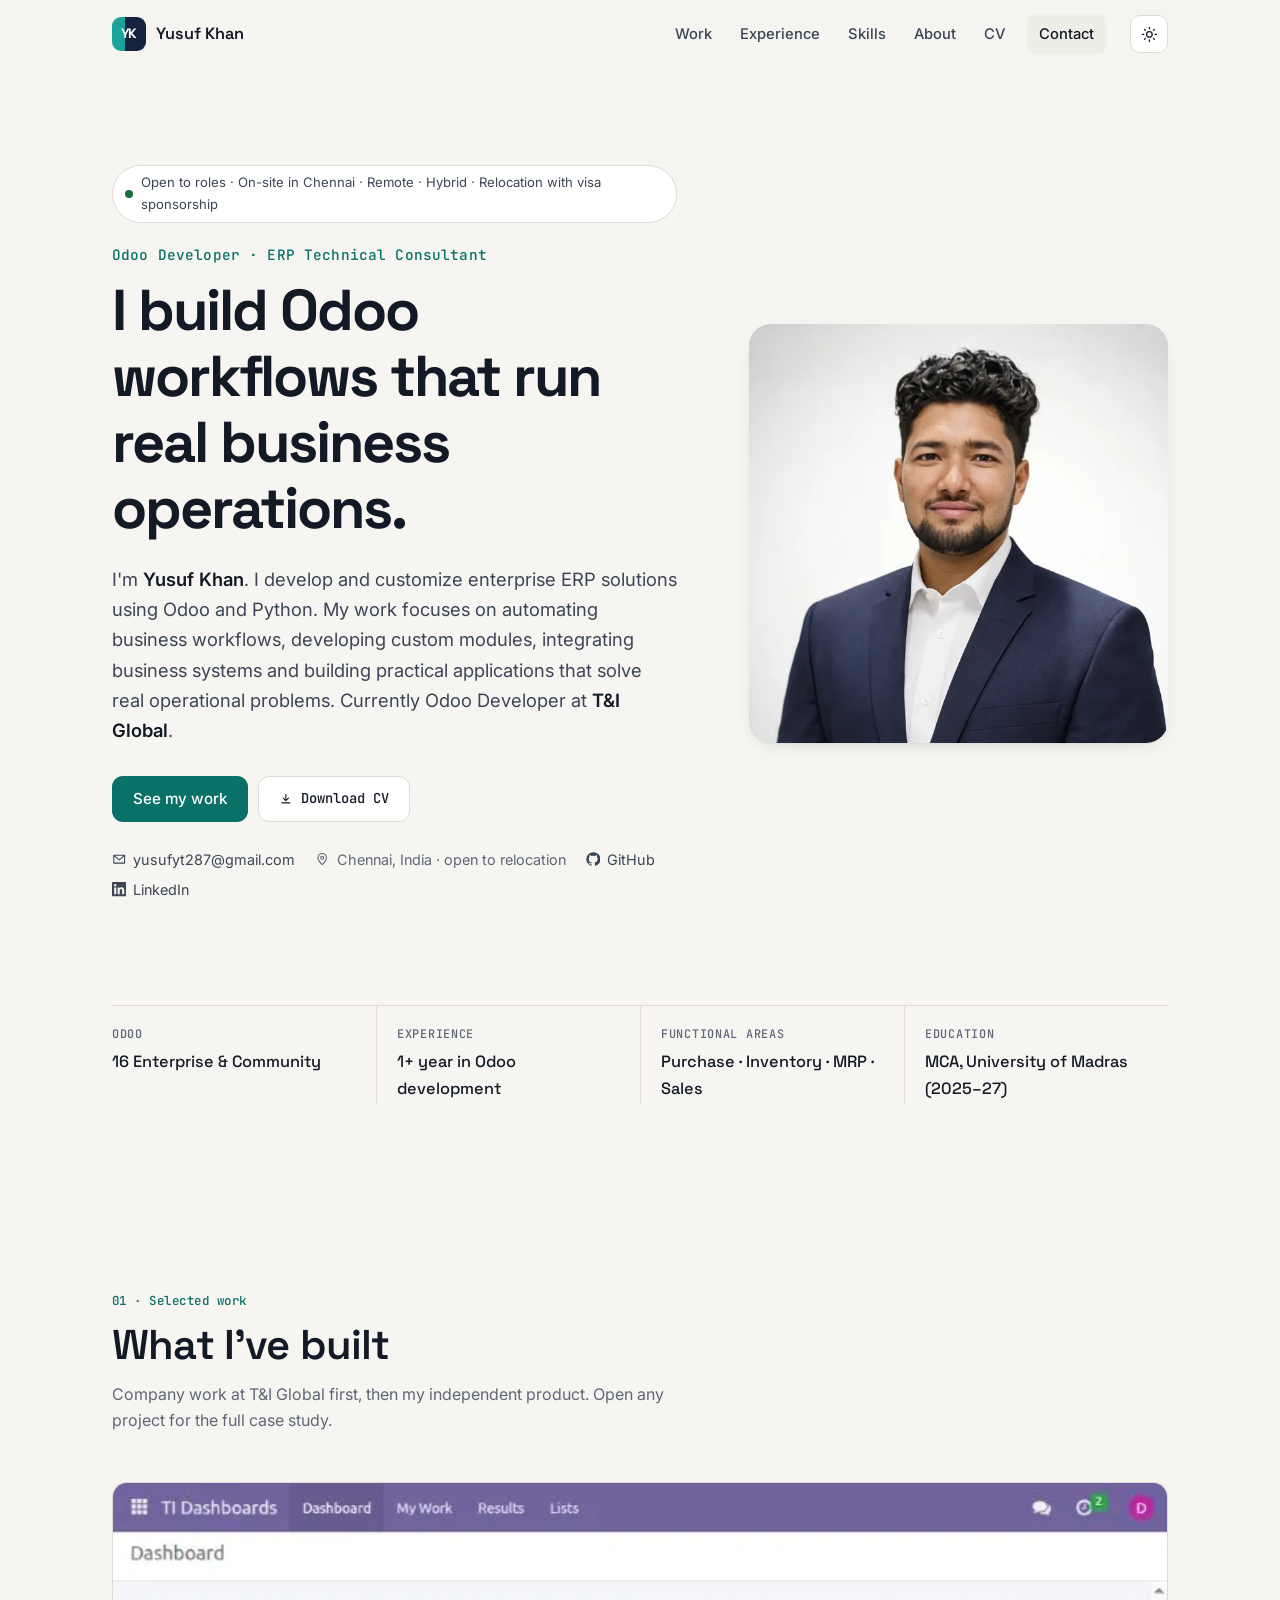
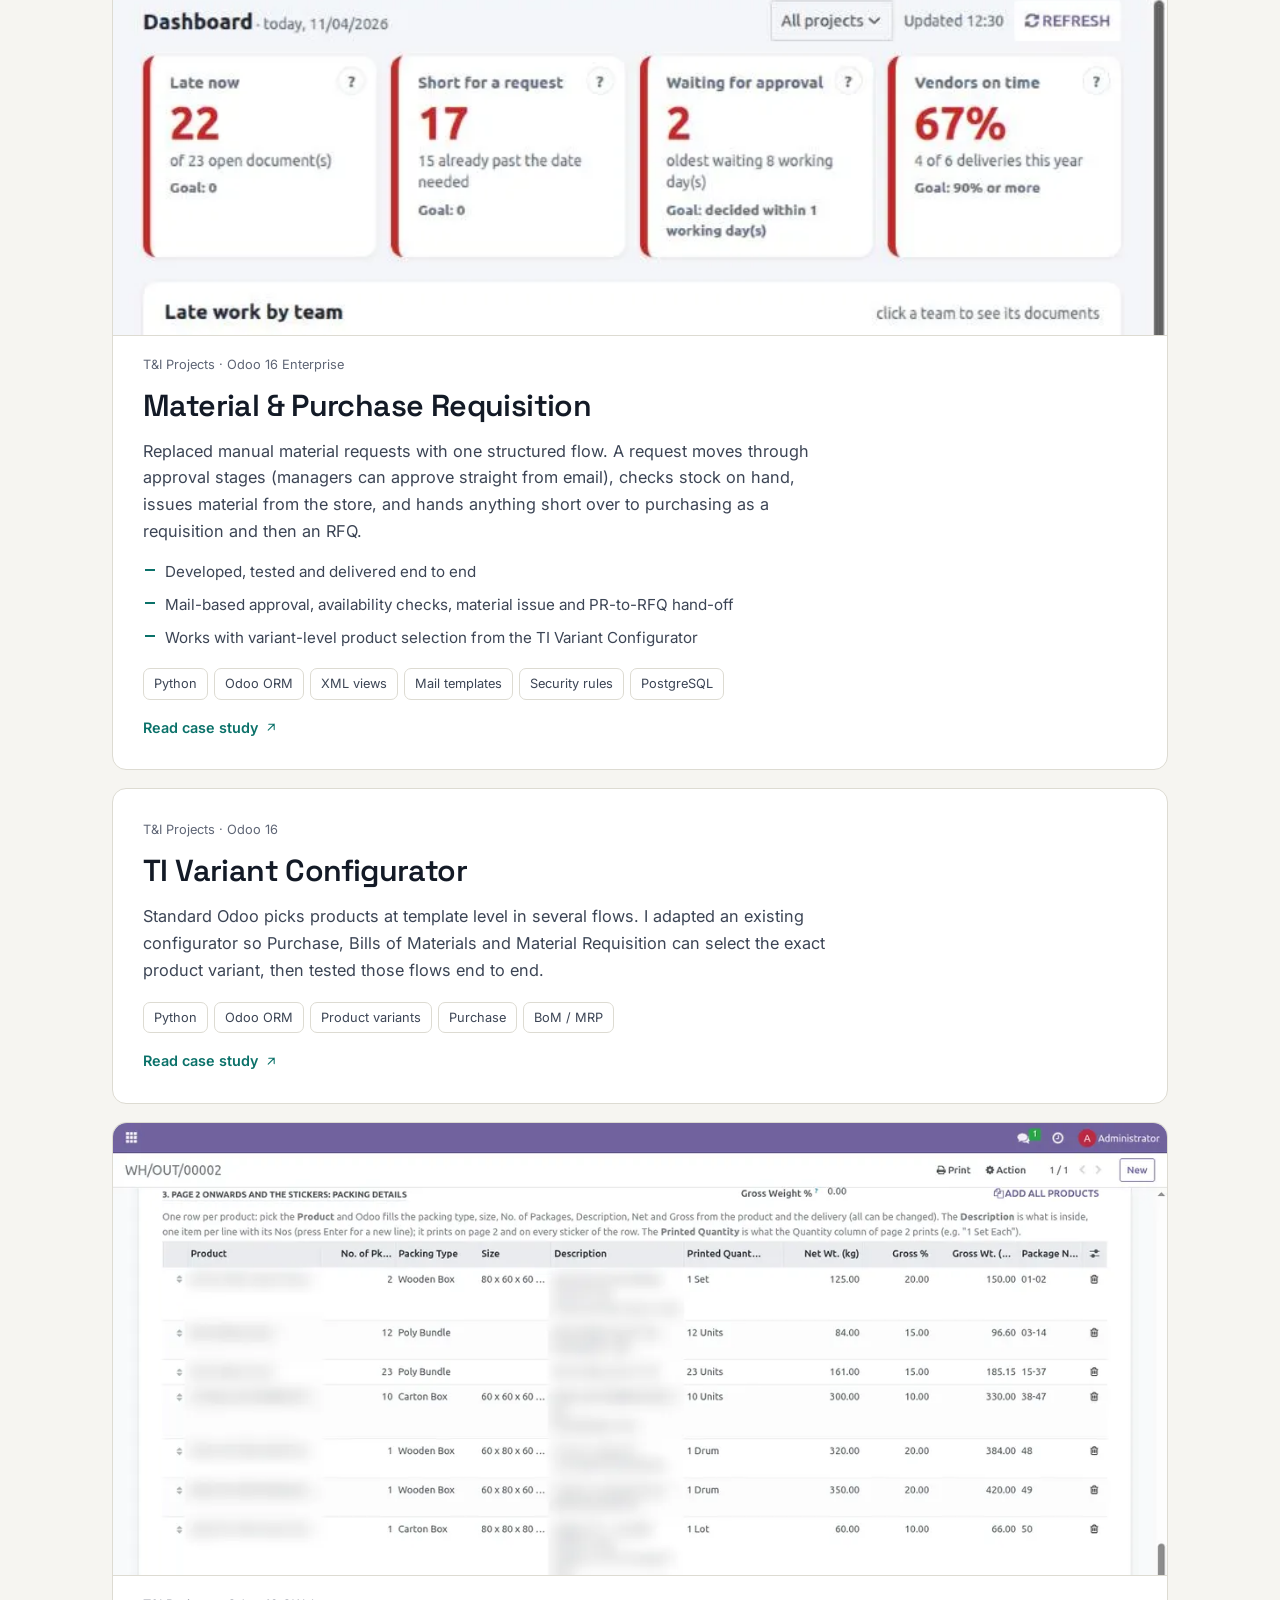
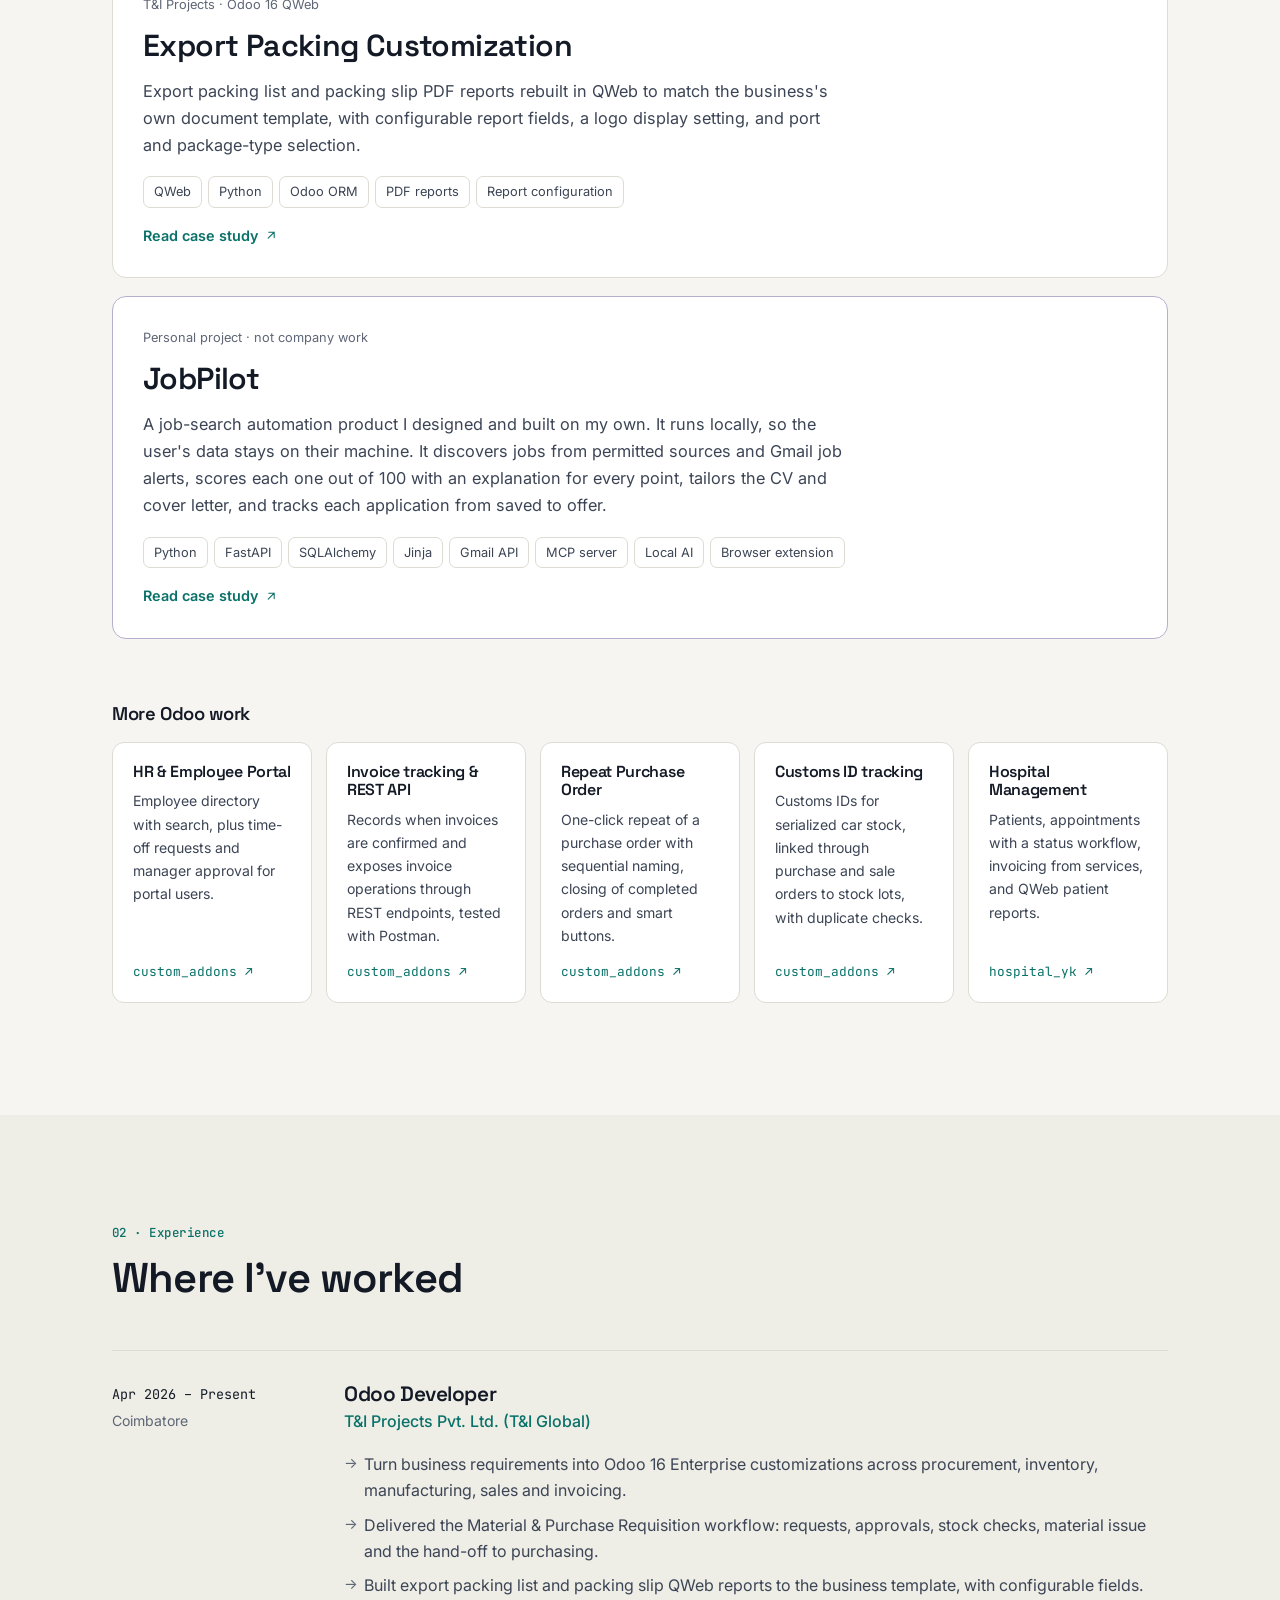
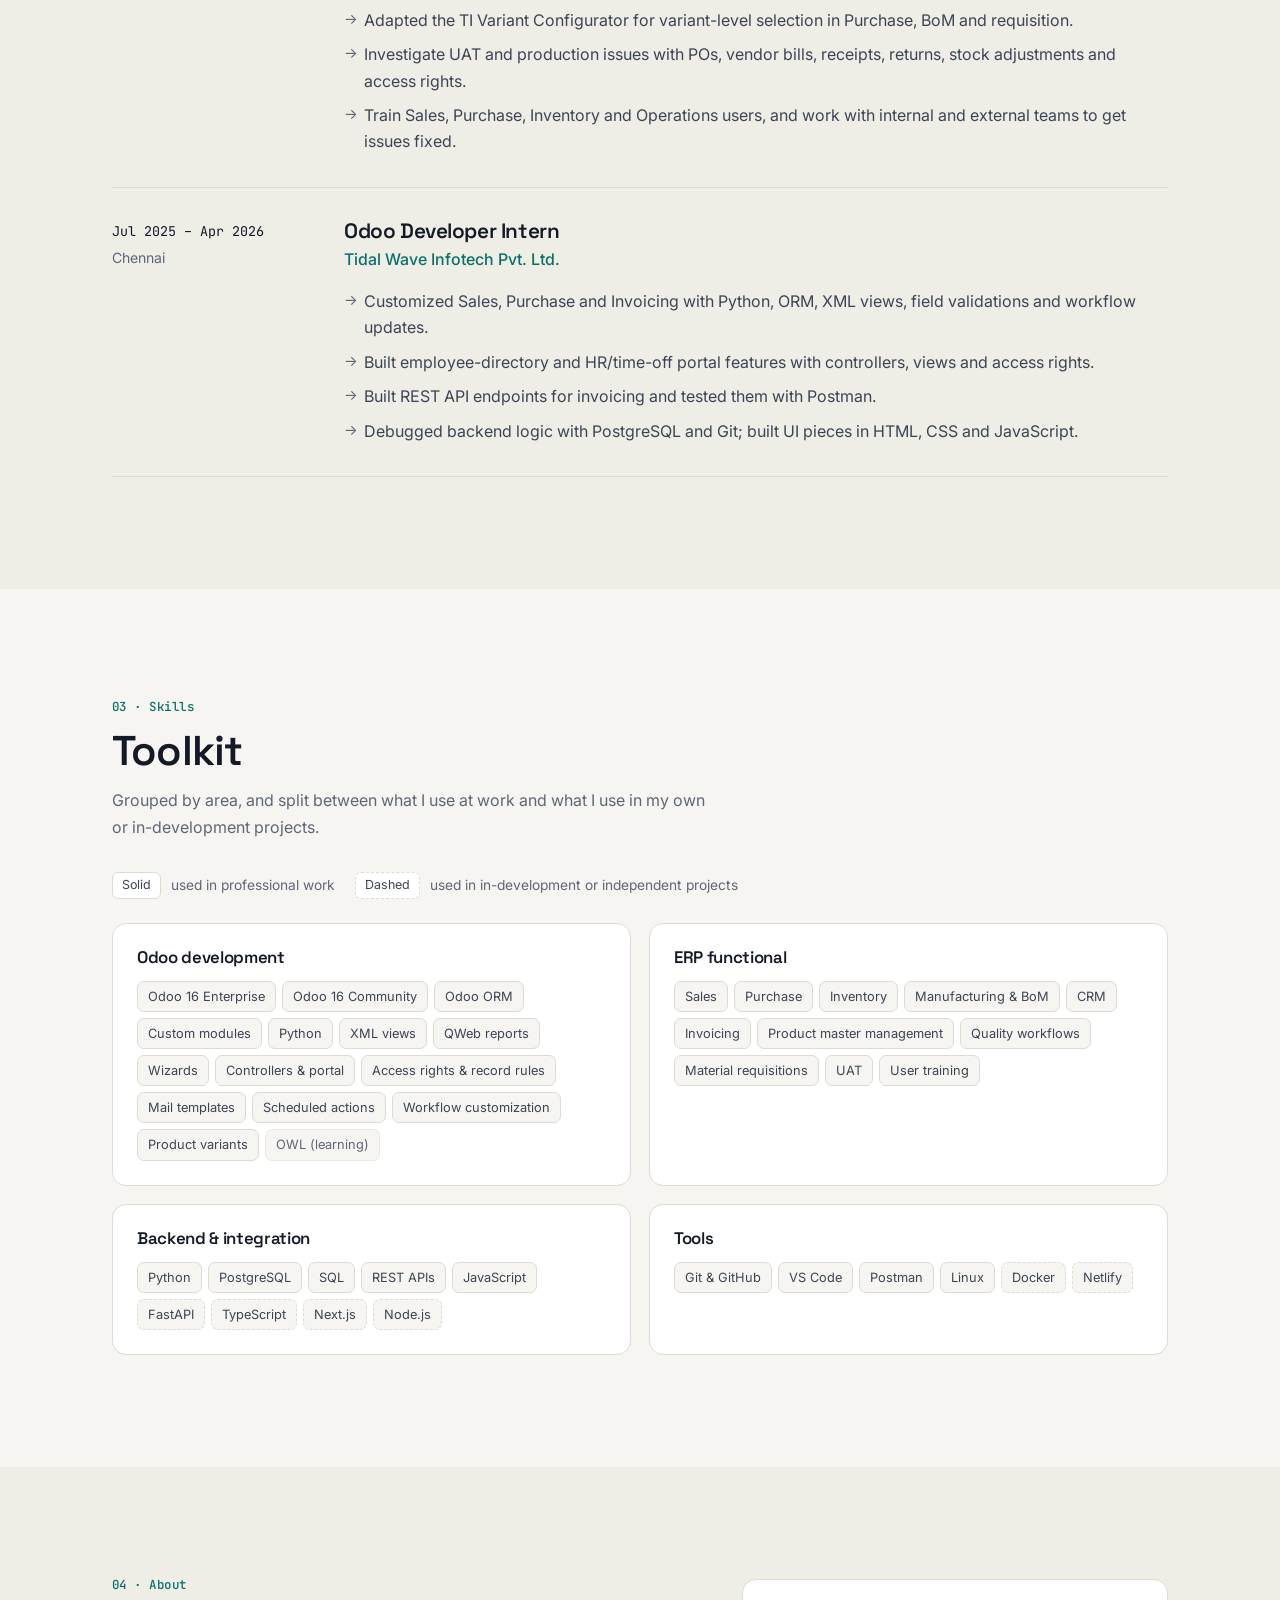
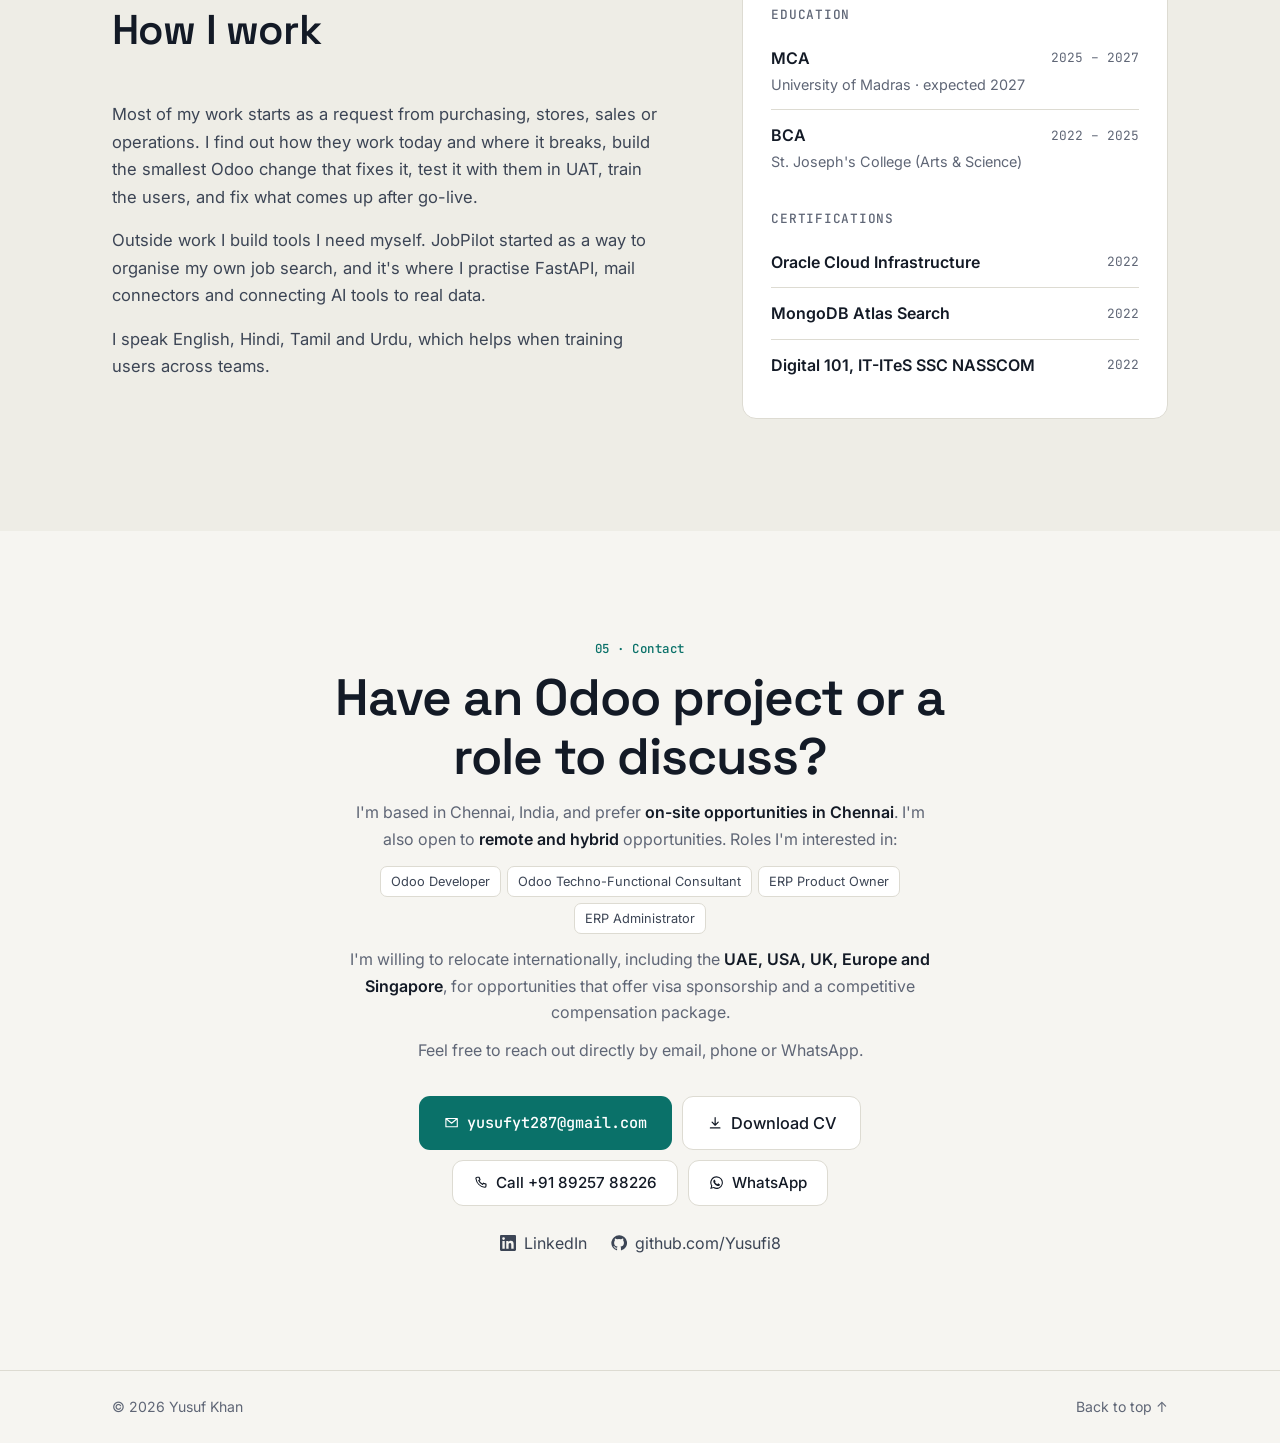
==== commit f8640dea: "Update location to Chennai and availability details Hero, contact section, metadata and share image " ====
--- a/index.html
+++ b/index.html
@@ -4,7 +4,7 @@
   <meta charset="UTF-8">
   <meta name="viewport" content="width=device-width, initial-scale=1.0">
   <title>Yusuf Khan · Odoo Developer &amp; ERP Technical Consultant</title>
-  <meta name="description" content="Yusuf Khan is an Odoo Developer and ERP Technical Consultant in Coimbatore, India. Custom Odoo 16 modules, workflow automation and business applications, including a material and purchase requisition workflow.">
+  <meta name="description" content="Yusuf Khan is an Odoo Developer and ERP Technical Consultant based in Chennai, India. Custom Odoo 16 modules, workflow automation and business applications, including a material and purchase requisition workflow.">
   <meta name="author" content="Yusuf Khan">
   <meta name="theme-color" content="#f6f5f1" media="(prefers-color-scheme: light)">
   <meta name="theme-color" content="#0c1220" media="(prefers-color-scheme: dark)">
@@ -40,7 +40,7 @@
     "jobTitle": "Odoo Developer",
     "description": "Odoo Developer and ERP Technical Consultant",
     "worksFor": { "@type": "Organization", "name": "T&I Projects Private Limited" },
-    "address": { "@type": "PostalAddress", "addressLocality": "Coimbatore", "addressCountry": "IN" },
+    "address": { "@type": "PostalAddress", "addressLocality": "Chennai", "addressCountry": "IN" },
     "email": "mailto:yusufyt287@gmail.com",
     "telephone": "+91-89257-88226",
     "url": "https://iyusufkhan.netlify.app/",
@@ -98,14 +98,14 @@
     <section class="hero">
       <div class="container hero-grid">
         <div class="hero-copy">
-          <p class="status"><span class="dot" aria-hidden="true"></span>Open to Odoo &amp; ERP roles · India · UAE · Singapore · Europe · Remote</p>
+          <p class="status"><span class="dot" aria-hidden="true"></span>Open to roles · On-site in Chennai · Remote · Hybrid · Relocation with visa sponsorship</p>
           <p class="role">Odoo Developer <span aria-hidden="true">·</span> ERP Technical Consultant</p>
           <h1>I build Odoo workflows that run real business operations.</h1>
           <p class="lede">
             I'm <strong>Yusuf Khan</strong>. I develop and customize enterprise ERP solutions using Odoo and Python.
             My work focuses on automating business workflows, developing custom modules, integrating business systems
             and building practical applications that solve real operational problems.
-            Currently Odoo Developer at <strong>T&amp;I Global</strong>, Coimbatore.
+            Currently Odoo Developer at <strong>T&amp;I Global</strong>.
           </p>
           <div class="hero-actions">
             <a href="#work" class="btn btn-primary">See my work</a>
@@ -115,7 +115,7 @@
           </div>
           <ul class="hero-meta">
             <li><a href="mailto:yusufyt287@gmail.com"><svg><use href="#i-mail"/></svg>yusufyt287@gmail.com</a></li>
-            <li><svg><use href="#i-pin"/></svg>Coimbatore, India · open to relocation</li>
+            <li><svg><use href="#i-pin"/></svg>Chennai, India · open to relocation</li>
             <li><a href="https://github.com/Yusufi8" target="_blank" rel="noopener"><svg><use href="#i-github"/></svg>GitHub</a></li>
             <li><a href="https://www.linkedin.com/in/yusuf-khan-8a1bb4378/" target="_blank" rel="noopener"><svg><use href="#i-linkedin"/></svg>LinkedIn</a></li>
           </ul>
@@ -399,9 +399,14 @@
       <div class="container">
         <p class="eyebrow">05 · Contact</p>
         <h2 class="contact-title">Have an Odoo project or a role to discuss?</h2>
-        <p class="section-sub">I'm open to Odoo Developer, Odoo Technical and Techno-Functional Consultant, and ERP Developer roles.
-          Based in Coimbatore, India, I'm open to relocating to the UAE, Singapore or Europe with visa sponsorship, and to remote roles.
-          Email, phone or WhatsApp all reach me directly.</p>
+        <p class="section-sub">I'm based in Chennai, India, and prefer <strong>on-site opportunities in Chennai</strong>.
+          I'm also open to <strong>remote and hybrid</strong> opportunities. Roles I'm interested in:</p>
+        <ul class="tags contact-roles">
+          <li>Odoo Developer</li><li>Odoo Techno-Functional Consultant</li><li>ERP Product Owner</li><li>ERP Administrator</li>
+        </ul>
+        <p class="section-sub">I'm willing to relocate internationally, including the <strong>UAE, USA, UK, Europe and Singapore</strong>,
+          for opportunities that offer visa sponsorship and a competitive compensation package.</p>
+        <p class="section-sub">Feel free to reach out directly by email, phone or WhatsApp.</p>
         <div class="contact-row">
           <a href="mailto:yusufyt287@gmail.com" class="btn btn-primary btn-lg"><svg><use href="#i-mail"/></svg>yusufyt287@gmail.com</a>
           <a href="resume/Yusuf-Khan-CV.pdf" class="btn btn-ghost btn-lg" download><svg><use href="#i-download"/></svg>Download CV</a>
--- a/style.css
+++ b/style.css
@@ -527,4 +527,6 @@
 }
 
 .contact-phone { margin-top: 10px; }
+.contact-roles { justify-content: center; margin: 14px auto 4px; max-width: 640px; }
+.contact .section-sub strong { color: var(--ink); font-weight: 600; }
 .case-actions { margin-top: 2px; }
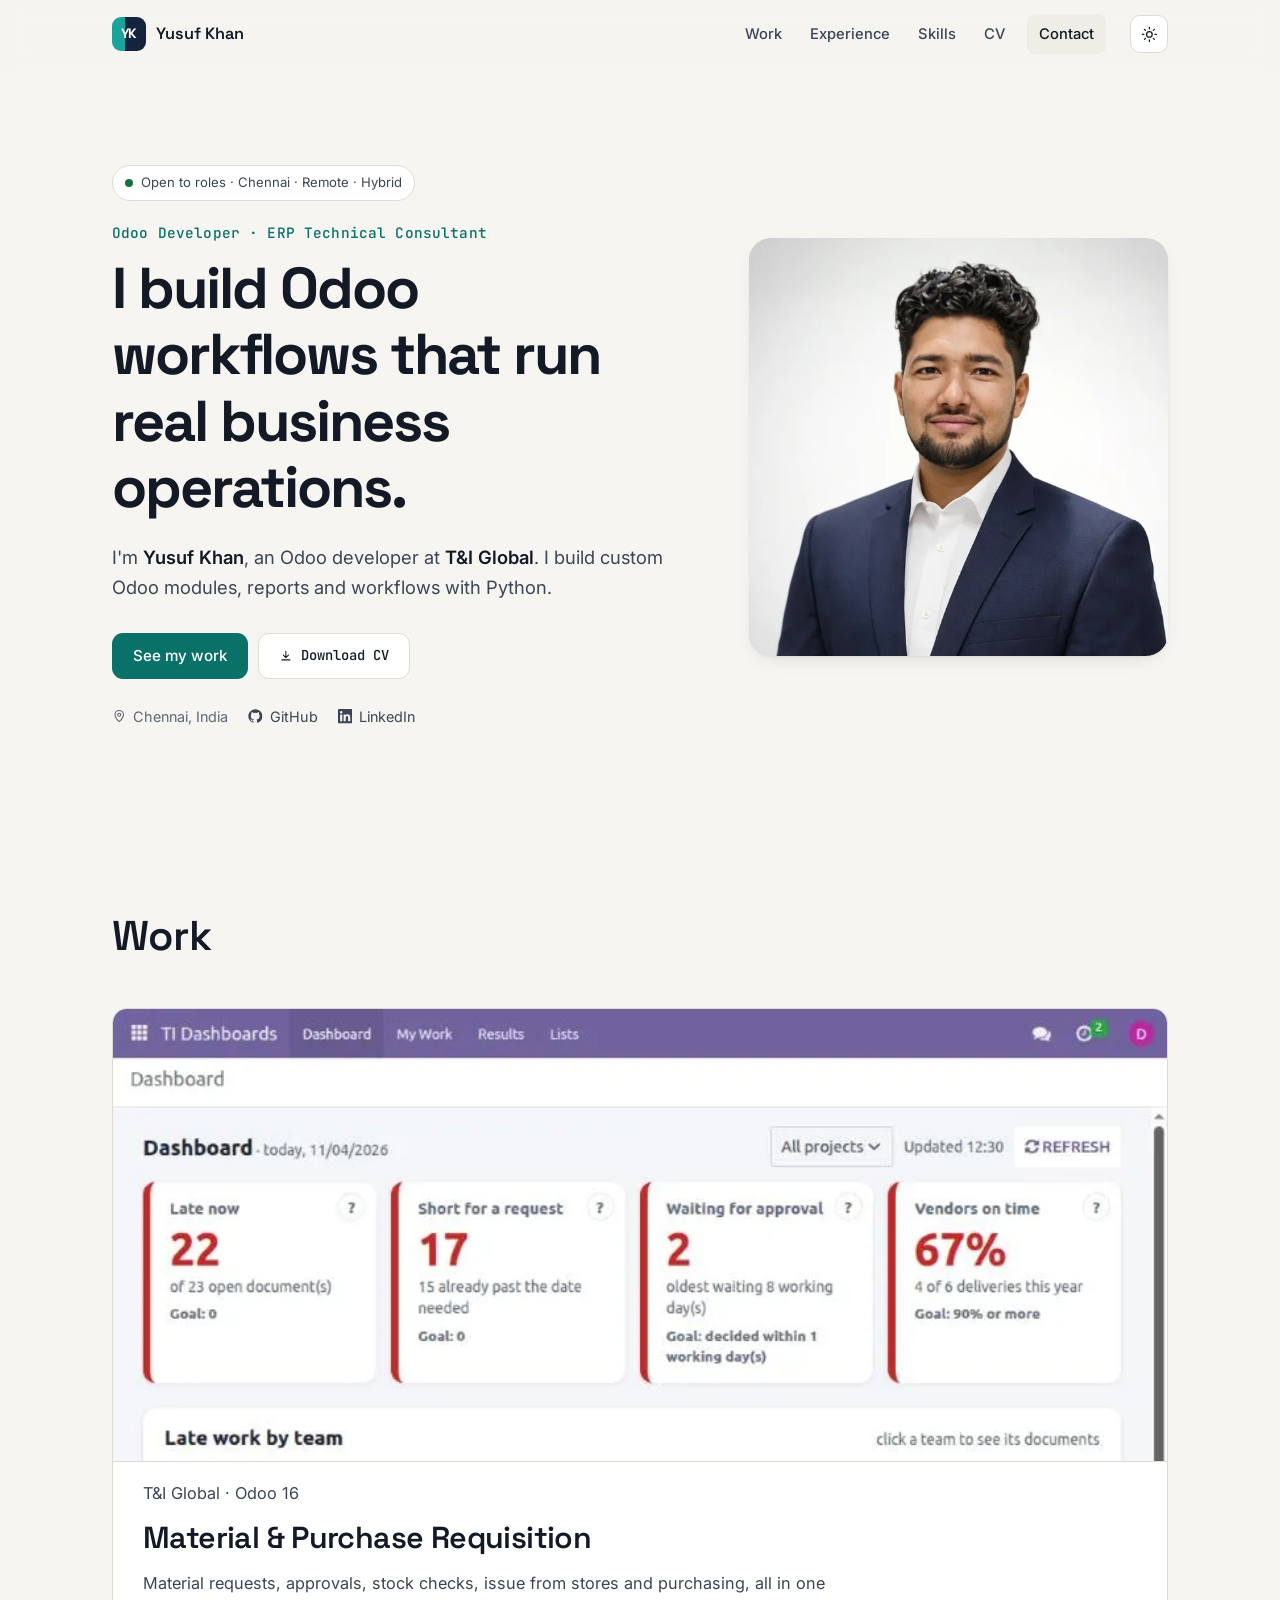
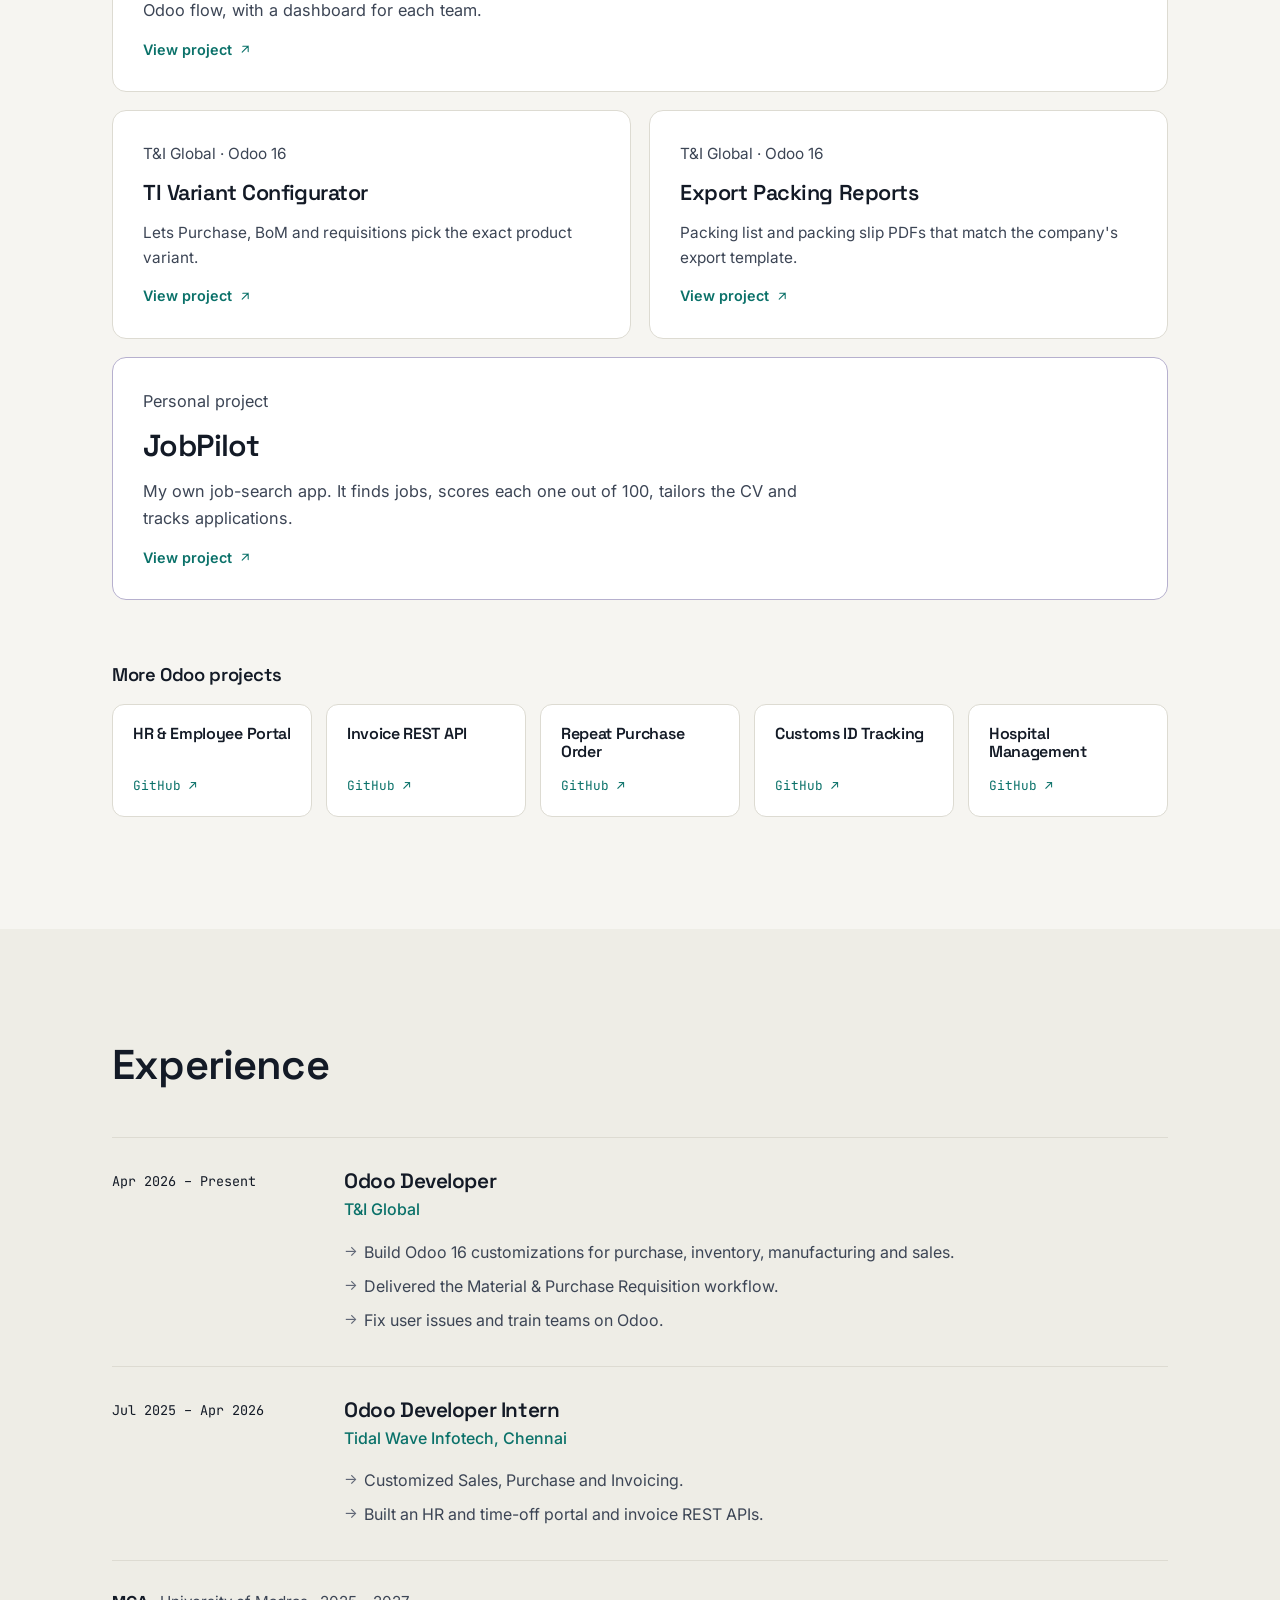
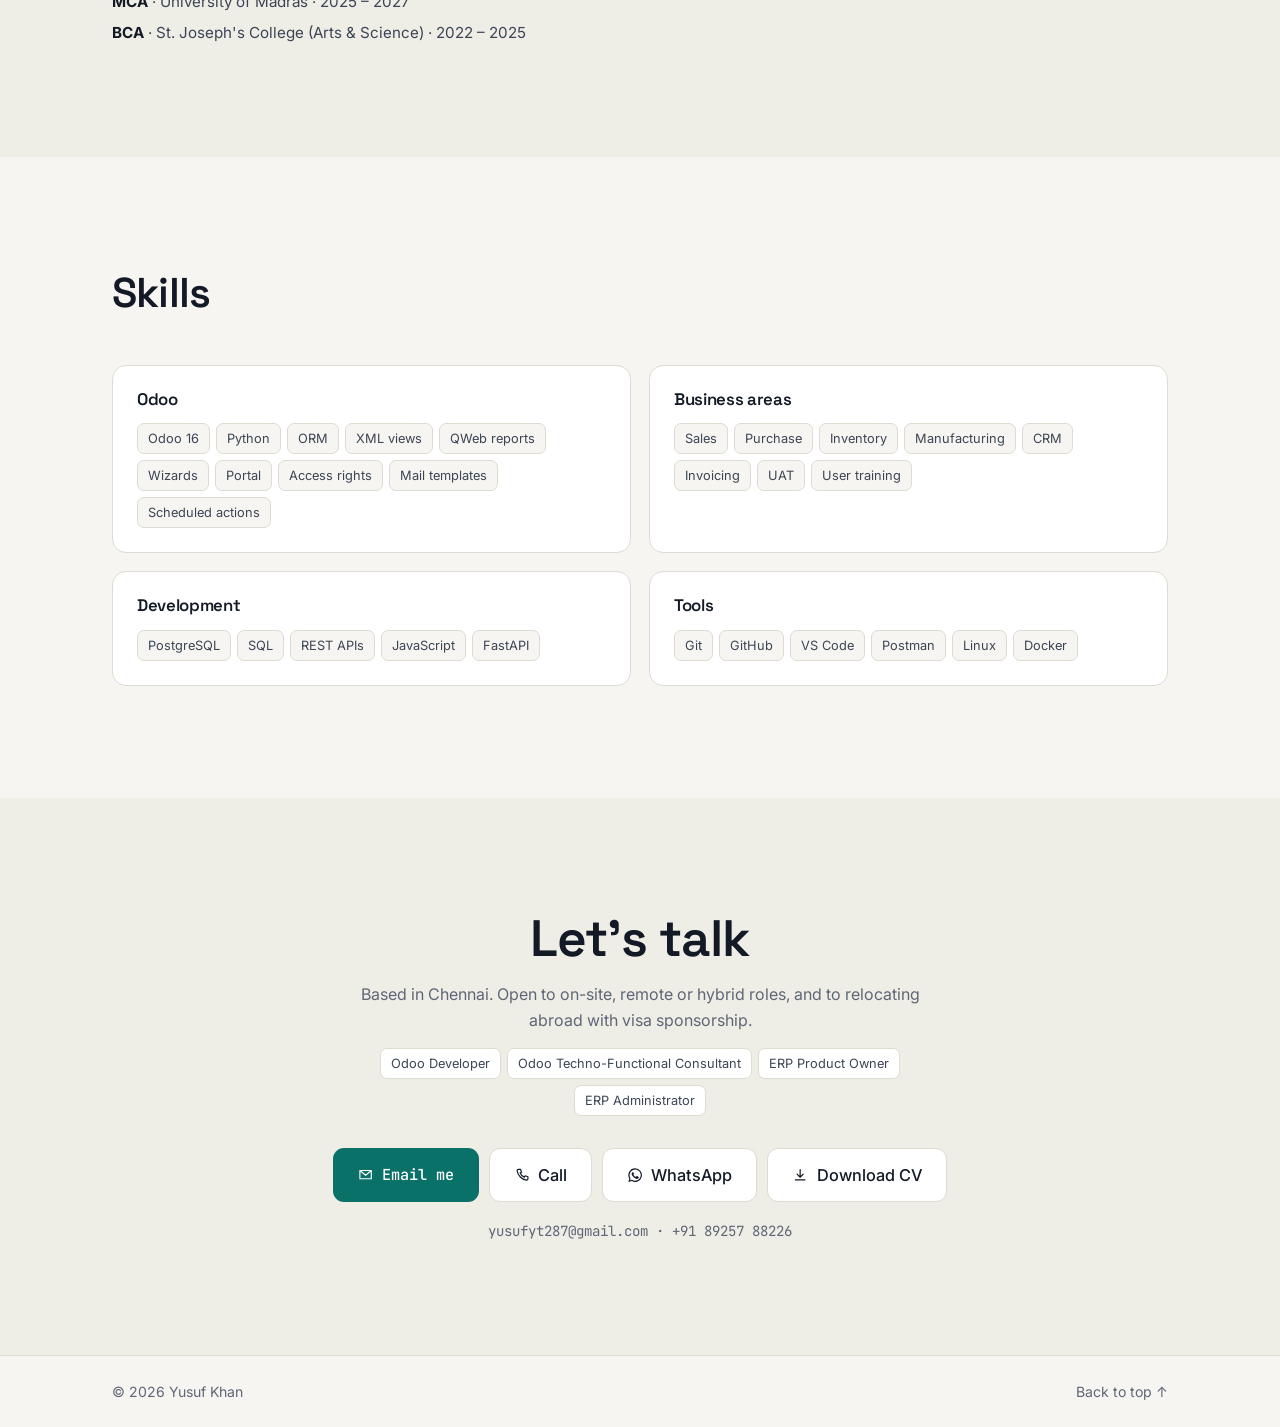
==== commit b45abd37: "Simplify the site: shorter text, fewer sections Home: short intro, one-line project cards, short exp" ====
--- a/index.html
+++ b/index.html
@@ -76,7 +76,6 @@
           <li><a href="#work">Work</a></li>
           <li><a href="#experience">Experience</a></li>
           <li><a href="#skills">Skills</a></li>
-          <li><a href="#about">About</a></li>
           <li><a href="resume/Yusuf-Khan-CV.pdf" download>CV</a></li>
           <li><a href="#contact" class="nav-cta">Contact</a></li>
         </ul>
@@ -98,14 +97,12 @@
     <section class="hero">
       <div class="container hero-grid">
         <div class="hero-copy">
-          <p class="status"><span class="dot" aria-hidden="true"></span>Open to roles · On-site in Chennai · Remote · Hybrid · Relocation with visa sponsorship</p>
+          <p class="status"><span class="dot" aria-hidden="true"></span>Open to roles · Chennai · Remote · Hybrid</p>
           <p class="role">Odoo Developer <span aria-hidden="true">·</span> ERP Technical Consultant</p>
           <h1>I build Odoo workflows that run real business operations.</h1>
           <p class="lede">
-            I'm <strong>Yusuf Khan</strong>. I develop and customize enterprise ERP solutions using Odoo and Python.
-            My work focuses on automating business workflows, developing custom modules, integrating business systems
-            and building practical applications that solve real operational problems.
-            Currently Odoo Developer at <strong>T&amp;I Global</strong>.
+            I'm <strong>Yusuf Khan</strong>, an Odoo developer at <strong>T&amp;I Global</strong>.
+            I build custom Odoo modules, reports and workflows with Python.
           </p>
           <div class="hero-actions">
             <a href="#work" class="btn btn-primary">See my work</a>
@@ -114,8 +111,7 @@
             </a>
           </div>
           <ul class="hero-meta">
-            <li><a href="mailto:yusufyt287@gmail.com"><svg><use href="#i-mail"/></svg>yusufyt287@gmail.com</a></li>
-            <li><svg><use href="#i-pin"/></svg>Chennai, India · open to relocation</li>
+            <li><svg><use href="#i-pin"/></svg>Chennai, India</li>
             <li><a href="https://github.com/Yusufi8" target="_blank" rel="noopener"><svg><use href="#i-github"/></svg>GitHub</a></li>
             <li><a href="https://www.linkedin.com/in/yusuf-khan-8a1bb4378/" target="_blank" rel="noopener"><svg><use href="#i-linkedin"/></svg>LinkedIn</a></li>
           </ul>
@@ -126,137 +122,55 @@
             <source srcset="images/profile.webp" type="image/webp">
             <img src="images/profile.jpg" alt="Portrait of Yusuf Khan" width="640" height="640">
           </picture>
-
-        </div>
-      </div>
-
-      <div class="container">
-        <dl class="facts">
-          <div><dt>Odoo</dt><dd>16 Enterprise &amp; Community</dd></div>
-          <div><dt>Experience</dt><dd>1+ year in Odoo development</dd></div>
-          <div><dt>Functional areas</dt><dd>Purchase · Inventory · MRP · Sales</dd></div>
-          <div><dt>Education</dt><dd>MCA, University of Madras (2025–27)</dd></div>
-        </dl>
-      </div>
-    </section>
-
-    <!-- Selected work -->
+        </div>
+      </div>
+    </section>
+
+    <!-- Work -->
     <section id="work" class="section">
       <div class="container">
         <header class="section-head">
-          <p class="eyebrow">01 · Selected work</p>
-          <h2>What I've built</h2>
-          <p class="section-sub">Company work at T&amp;I Global first, then my independent product. Open any project for the full case study.</p>
+          <h2>Work</h2>
         </header>
 
         <div class="cases">
           <article class="case case-feature reveal">
             <a class="case-shot" href="work/material-requisition/" tabindex="-1" aria-hidden="true"><img src="images/work/requisition-dashboard.webp" width="800" height="703" alt="" loading="lazy" decoding="async"></a>
-            <div class="case-top">
-              <span class="case-where">T&amp;I Projects · Odoo 16 Enterprise</span>
-            </div>
+            <p class="case-where">T&amp;I Global · Odoo 16</p>
             <h3>Material &amp; Purchase Requisition</h3>
-            <p>
-              Replaced manual material requests with one structured flow. A request moves through
-              approval stages (managers can approve straight from email), checks stock on hand, issues material
-              from the store, and hands anything short over to purchasing as a requisition and then an RFQ.
-            </p>
-            <ul class="case-points">
-              <li>Developed, tested and delivered end to end</li>
-              <li>Mail-based approval, availability checks, material issue and PR-to-RFQ hand-off</li>
-              <li>Works with variant-level product selection from the TI Variant Configurator</li>
-            </ul>
-            <ul class="tags">
-              <li>Python</li><li>Odoo ORM</li><li>XML views</li><li>Mail templates</li><li>Security rules</li><li>PostgreSQL</li>
-            </ul>
-            <p class="case-actions">
-              <a class="case-link case-link-strong" href="work/material-requisition/">Read case study<svg><use href="#i-arrow"/></svg></a>
-            </p>
-          </article>
-
-          <article class="case case-feature reveal">
-            <div class="case-top">
-              <span class="case-where">T&amp;I Projects · Odoo 16</span>
-            </div>
+            <p>Material requests, approvals, stock checks, issue from stores and purchasing, all in one Odoo flow, with a dashboard for each team.</p>
+            <a class="case-link case-link-strong" href="work/material-requisition/">View project<svg><use href="#i-arrow"/></svg></a>
+          </article>
+
+          <article class="case reveal">
+            <p class="case-where">T&amp;I Global · Odoo 16</p>
             <h3>TI Variant Configurator</h3>
-            <p>
-              Standard Odoo picks products at template level in several flows. I adapted an existing configurator so
-              Purchase, Bills of Materials and Material Requisition can select the exact product variant, then tested
-              those flows end to end.
-            </p>
-            <ul class="tags">
-              <li>Python</li><li>Odoo ORM</li><li>Product variants</li><li>Purchase</li><li>BoM / MRP</li>
-            </ul>
-            <p class="case-actions">
-              <a class="case-link case-link-strong" href="work/variant-configurator/">Read case study<svg><use href="#i-arrow"/></svg></a>
-            </p>
-          </article>
-
-          <article class="case case-feature reveal">
-            <a class="case-shot" href="work/export-packing/" tabindex="-1" aria-hidden="true"><img src="images/work/export-packing-details.webp" width="1200" height="793" alt="" loading="lazy" decoding="async"></a>
-            <div class="case-top">
-              <span class="case-where">T&amp;I Projects · Odoo 16 QWeb</span>
-            </div>
-            <h3>Export Packing Customization</h3>
-            <p>
-              Export packing list and packing slip PDF reports rebuilt in QWeb to match the business's own document
-              template, with configurable report fields, a logo display setting, and port and package-type selection.
-            </p>
-            <ul class="tags">
-              <li>QWeb</li><li>Python</li><li>Odoo ORM</li><li>PDF reports</li><li>Report configuration</li>
-            </ul>
-            <p class="case-actions">
-              <a class="case-link case-link-strong" href="work/export-packing/">Read case study<svg><use href="#i-arrow"/></svg></a>
-            </p>
+            <p>Lets Purchase, BoM and requisitions pick the exact product variant.</p>
+            <a class="case-link case-link-strong" href="work/variant-configurator/">View project<svg><use href="#i-arrow"/></svg></a>
+          </article>
+
+          <article class="case reveal">
+            <p class="case-where">T&amp;I Global · Odoo 16</p>
+            <h3>Export Packing Reports</h3>
+            <p>Packing list and packing slip PDFs that match the company's export template.</p>
+            <a class="case-link case-link-strong" href="work/export-packing/">View project<svg><use href="#i-arrow"/></svg></a>
           </article>
 
           <article class="case case-feature case-own reveal">
-            <div class="case-top">
-              <span class="case-where">Personal project · not company work</span>
-            </div>
+            <p class="case-where">Personal project</p>
             <h3>JobPilot</h3>
-            <p>
-              A job-search automation product I designed and built on my own. It runs locally, so the user's data stays
-              on their machine. It discovers jobs from permitted sources and Gmail job alerts, scores each one out of 100
-              with an explanation for every point, tailors the CV and cover letter, and tracks each application from saved
-              to offer.
-            </p>
-            <ul class="tags">
-              <li>Python</li><li>FastAPI</li><li>SQLAlchemy</li><li>Jinja</li><li>Gmail API</li><li>MCP server</li><li>Local AI</li><li>Browser extension</li>
-            </ul>
-            <p class="case-actions">
-              <a class="case-link case-link-strong" href="work/jobpilot/">Read case study<svg><use href="#i-arrow"/></svg></a>
-            </p>
-          </article>
-        </div>
-
-        <h3 class="sub-head">More Odoo work</h3>
+            <p>My own job-search app. It finds jobs, scores each one out of 100, tailors the CV and tracks applications.</p>
+            <a class="case-link case-link-strong" href="work/jobpilot/">View project<svg><use href="#i-arrow"/></svg></a>
+          </article>
+        </div>
+
+        <h3 class="sub-head">More Odoo projects</h3>
         <ul class="mini-grid">
-          <li class="mini reveal">
-            <h4>HR &amp; Employee Portal</h4>
-            <p>Employee directory with search, plus time-off requests and manager approval for portal users.</p>
-            <a class="mono" href="https://github.com/Yusufi8/custom_addons" target="_blank" rel="noopener">custom_addons ↗</a>
-          </li>
-          <li class="mini reveal">
-            <h4>Invoice tracking &amp; REST API</h4>
-            <p>Records when invoices are confirmed and exposes invoice operations through REST endpoints, tested with Postman.</p>
-            <a class="mono" href="https://github.com/Yusufi8/custom_addons" target="_blank" rel="noopener">custom_addons ↗</a>
-          </li>
-          <li class="mini reveal">
-            <h4>Repeat Purchase Order</h4>
-            <p>One-click repeat of a purchase order with sequential naming, closing of completed orders and smart buttons.</p>
-            <a class="mono" href="https://github.com/Yusufi8/custom_addons" target="_blank" rel="noopener">custom_addons ↗</a>
-          </li>
-          <li class="mini reveal">
-            <h4>Customs ID tracking</h4>
-            <p>Customs IDs for serialized car stock, linked through purchase and sale orders to stock lots, with duplicate checks.</p>
-            <a class="mono" href="https://github.com/Yusufi8/custom_addons" target="_blank" rel="noopener">custom_addons ↗</a>
-          </li>
-          <li class="mini reveal">
-            <h4>Hospital Management</h4>
-            <p>Patients, appointments with a status workflow, invoicing from services, and QWeb patient reports.</p>
-            <a class="mono" href="https://github.com/Yusufi8/hospital_yk" target="_blank" rel="noopener">hospital_yk ↗</a>
-          </li>
+          <li class="mini reveal"><h4>HR &amp; Employee Portal</h4><a class="mono" href="https://github.com/Yusufi8/custom_addons" target="_blank" rel="noopener">GitHub ↗</a></li>
+          <li class="mini reveal"><h4>Invoice REST API</h4><a class="mono" href="https://github.com/Yusufi8/custom_addons" target="_blank" rel="noopener">GitHub ↗</a></li>
+          <li class="mini reveal"><h4>Repeat Purchase Order</h4><a class="mono" href="https://github.com/Yusufi8/custom_addons" target="_blank" rel="noopener">GitHub ↗</a></li>
+          <li class="mini reveal"><h4>Customs ID Tracking</h4><a class="mono" href="https://github.com/Yusufi8/custom_addons" target="_blank" rel="noopener">GitHub ↗</a></li>
+          <li class="mini reveal"><h4>Hospital Management</h4><a class="mono" href="https://github.com/Yusufi8/hospital_yk" target="_blank" rel="noopener">GitHub ↗</a></li>
         </ul>
       </div>
     </section>
@@ -265,46 +179,43 @@
     <section id="experience" class="section section-alt">
       <div class="container">
         <header class="section-head">
-          <p class="eyebrow">02 · Experience</p>
-          <h2>Where I've worked</h2>
+          <h2>Experience</h2>
         </header>
 
         <ol class="timeline">
           <li class="job reveal">
             <div class="job-when">
               <span class="mono">Apr 2026 – Present</span>
-              <span>Coimbatore</span>
             </div>
             <div class="job-body">
               <h3>Odoo Developer</h3>
-              <p class="job-org">T&amp;I Projects Pvt. Ltd. (T&amp;I Global)</p>
+              <p class="job-org">T&amp;I Global</p>
               <ul>
-                <li>Turn business requirements into Odoo 16 Enterprise customizations across procurement, inventory, manufacturing, sales and invoicing.</li>
-                <li>Delivered the Material &amp; Purchase Requisition workflow: requests, approvals, stock checks, material issue and the hand-off to purchasing.</li>
-                <li>Built export packing list and packing slip QWeb reports to the business template, with configurable fields.</li>
-                <li>Adapted the TI Variant Configurator for variant-level selection in Purchase, BoM and requisition.</li>
-                <li>Investigate UAT and production issues with POs, vendor bills, receipts, returns, stock adjustments and access rights.</li>
-                <li>Train Sales, Purchase, Inventory and Operations users, and work with internal and external teams to get issues fixed.</li>
+                <li>Build Odoo 16 customizations for purchase, inventory, manufacturing and sales.</li>
+                <li>Delivered the Material &amp; Purchase Requisition workflow.</li>
+                <li>Fix user issues and train teams on Odoo.</li>
               </ul>
             </div>
           </li>
           <li class="job reveal">
             <div class="job-when">
               <span class="mono">Jul 2025 – Apr 2026</span>
-              <span>Chennai</span>
             </div>
             <div class="job-body">
               <h3>Odoo Developer Intern</h3>
-              <p class="job-org">Tidal Wave Infotech Pvt. Ltd.</p>
+              <p class="job-org">Tidal Wave Infotech, Chennai</p>
               <ul>
-                <li>Customized Sales, Purchase and Invoicing with Python, ORM, XML views, field validations and workflow updates.</li>
-                <li>Built employee-directory and HR/time-off portal features with controllers, views and access rights.</li>
-                <li>Built REST API endpoints for invoicing and tested them with Postman.</li>
-                <li>Debugged backend logic with PostgreSQL and Git; built UI pieces in HTML, CSS and JavaScript.</li>
+                <li>Customized Sales, Purchase and Invoicing.</li>
+                <li>Built an HR and time-off portal and invoice REST APIs.</li>
               </ul>
             </div>
           </li>
         </ol>
+
+        <ul class="edu">
+          <li><strong>MCA</strong> · University of Madras · 2025 – 2027</li>
+          <li><strong>BCA</strong> · St. Joseph's College (Arts &amp; Science) · 2022 – 2025</li>
+        </ul>
       </div>
     </section>
 
@@ -312,113 +223,54 @@
     <section id="skills" class="section">
       <div class="container">
         <header class="section-head">
-          <p class="eyebrow">03 · Skills</p>
-          <h2>Toolkit</h2>
-          <p class="section-sub">Grouped by area, and split between what I use at work and what I use in my own or in-development projects.</p>
+          <h2>Skills</h2>
         </header>
 
-        <p class="skill-legend">
-          <span class="tag-key">Solid</span> used in professional work
-          <span class="tag-key tag-key-proj">Dashed</span> used in in-development or independent projects
-        </p>
-
         <div class="skills">
           <div class="skill-group reveal">
-            <h3>Odoo development</h3>
-            <ul class="tags">
-              <li>Odoo 16 Enterprise</li><li>Odoo 16 Community</li><li>Odoo ORM</li><li>Custom modules</li><li>Python</li>
-              <li>XML views</li><li>QWeb reports</li><li>Wizards</li><li>Controllers &amp; portal</li>
-              <li>Access rights &amp; record rules</li><li>Mail templates</li><li>Scheduled actions</li>
-              <li>Workflow customization</li><li>Product variants</li><li class="tag-learn">OWL <em>(learning)</em></li>
-            </ul>
-          </div>
-          <div class="skill-group reveal">
-            <h3>ERP functional</h3>
-            <ul class="tags">
-              <li>Sales</li><li>Purchase</li><li>Inventory</li><li>Manufacturing &amp; BoM</li><li>CRM</li><li>Invoicing</li>
-              <li>Product master management</li><li>Quality workflows</li><li>Material requisitions</li><li>UAT</li><li>User training</li>
-            </ul>
-          </div>
-          <div class="skill-group reveal">
-            <h3>Backend &amp; integration</h3>
-            <ul class="tags">
-              <li>Python</li><li>PostgreSQL</li><li>SQL</li><li>REST APIs</li><li>JavaScript</li>
-              <li class="tag-proj">FastAPI</li><li class="tag-proj">TypeScript</li><li class="tag-proj">Next.js</li><li class="tag-proj">Node.js</li>
+            <h3>Odoo</h3>
+            <ul class="tags">
+              <li>Odoo 16</li><li>Python</li><li>ORM</li><li>XML views</li><li>QWeb reports</li><li>Wizards</li>
+              <li>Portal</li><li>Access rights</li><li>Mail templates</li><li>Scheduled actions</li>
+            </ul>
+          </div>
+          <div class="skill-group reveal">
+            <h3>Business areas</h3>
+            <ul class="tags">
+              <li>Sales</li><li>Purchase</li><li>Inventory</li><li>Manufacturing</li><li>CRM</li><li>Invoicing</li><li>UAT</li><li>User training</li>
+            </ul>
+          </div>
+          <div class="skill-group reveal">
+            <h3>Development</h3>
+            <ul class="tags">
+              <li>PostgreSQL</li><li>SQL</li><li>REST APIs</li><li>JavaScript</li><li>FastAPI</li>
             </ul>
           </div>
           <div class="skill-group reveal">
             <h3>Tools</h3>
             <ul class="tags">
-              <li>Git &amp; GitHub</li><li>VS Code</li><li>Postman</li><li>Linux</li><li class="tag-proj">Docker</li><li class="tag-proj">Netlify</li>
-            </ul>
-          </div>
-        </div>
-      </div>
-    </section>
-
-    <!-- About + education -->
-    <section id="about" class="section section-alt">
-      <div class="container about-grid">
-        <div>
-          <header class="section-head">
-            <p class="eyebrow">04 · About</p>
-            <h2>How I work</h2>
-          </header>
-          <div class="prose reveal">
-            <p>
-              Most of my work starts as a request from purchasing, stores, sales or operations. I find out how they work today
-              and where it breaks, build the smallest Odoo change that fixes it, test it with them in UAT, train the users,
-              and fix what comes up after go-live.
-            </p>
-            <p>
-              Outside work I build tools I need myself. JobPilot started as a way to organise my own job search, and it's
-              where I practise FastAPI, mail connectors and connecting AI tools to real data.
-            </p>
-            <p>I speak English, Hindi, Tamil and Urdu, which helps when training users across teams.</p>
-          </div>
-        </div>
-
-        <div class="cred reveal">
-          <h3>Education</h3>
-          <ul class="cred-list">
-            <li><strong>MCA</strong><span>University of Madras · expected 2027</span><span class="mono">2025 – 2027</span></li>
-            <li><strong>BCA</strong><span>St. Joseph's College (Arts &amp; Science)</span><span class="mono">2022 – 2025</span></li>
-          </ul>
-          <h3>Certifications</h3>
-          <ul class="cred-list">
-            <li><strong>Oracle Cloud Infrastructure</strong><span class="mono">2022</span></li>
-            <li><strong>MongoDB Atlas Search</strong><span class="mono">2022</span></li>
-            <li><strong>Digital 101, IT-ITeS SSC NASSCOM</strong><span class="mono">2022</span></li>
-          </ul>
+              <li>Git</li><li>GitHub</li><li>VS Code</li><li>Postman</li><li>Linux</li><li>Docker</li>
+            </ul>
+          </div>
         </div>
       </div>
     </section>
 
     <!-- Contact -->
-    <section id="contact" class="section contact">
-      <div class="container">
-        <p class="eyebrow">05 · Contact</p>
-        <h2 class="contact-title">Have an Odoo project or a role to discuss?</h2>
-        <p class="section-sub">I'm based in Chennai, India, and prefer <strong>on-site opportunities in Chennai</strong>.
-          I'm also open to <strong>remote and hybrid</strong> opportunities. Roles I'm interested in:</p>
+    <section id="contact" class="section section-alt contact">
+      <div class="container">
+        <h2 class="contact-title">Let's talk</h2>
+        <p class="section-sub">Based in Chennai. Open to on-site, remote or hybrid roles, and to relocating abroad with visa sponsorship.</p>
         <ul class="tags contact-roles">
           <li>Odoo Developer</li><li>Odoo Techno-Functional Consultant</li><li>ERP Product Owner</li><li>ERP Administrator</li>
         </ul>
-        <p class="section-sub">I'm willing to relocate internationally, including the <strong>UAE, USA, UK, Europe and Singapore</strong>,
-          for opportunities that offer visa sponsorship and a competitive compensation package.</p>
-        <p class="section-sub">Feel free to reach out directly by email, phone or WhatsApp.</p>
         <div class="contact-row">
-          <a href="mailto:yusufyt287@gmail.com" class="btn btn-primary btn-lg"><svg><use href="#i-mail"/></svg>yusufyt287@gmail.com</a>
+          <a href="mailto:yusufyt287@gmail.com" class="btn btn-primary btn-lg"><svg><use href="#i-mail"/></svg>Email me</a>
+          <a href="tel:+918925788226" class="btn btn-ghost btn-lg"><svg><use href="#i-phone"/></svg>Call</a>
+          <a href="https://wa.me/918925788226" class="btn btn-ghost btn-lg" target="_blank" rel="noopener"><svg><use href="#i-whatsapp"/></svg>WhatsApp</a>
           <a href="resume/Yusuf-Khan-CV.pdf" class="btn btn-ghost btn-lg" download><svg><use href="#i-download"/></svg>Download CV</a>
         </div>
-        <div class="contact-row contact-phone">
-          <a href="tel:+918925788226" class="btn btn-ghost"><svg><use href="#i-phone"/></svg>Call +91 89257 88226</a>
-          <a href="https://wa.me/918925788226" class="btn btn-ghost" target="_blank" rel="noopener"><svg><use href="#i-whatsapp"/></svg>WhatsApp</a>
-        </div>
-        <ul class="contact-links">
-          <li><a href="https://www.linkedin.com/in/yusuf-khan-8a1bb4378/" target="_blank" rel="noopener"><svg><use href="#i-linkedin"/></svg>LinkedIn</a></li>
-          <li><a href="https://github.com/Yusufi8" target="_blank" rel="noopener"><svg><use href="#i-github"/></svg>github.com/Yusufi8</a></li>
-        </ul>
+        <p class="contact-plain">yusufyt287@gmail.com · +91 89257 88226</p>
       </div>
     </section>
   </main>
--- a/style.css
+++ b/style.css
@@ -530,3 +530,13 @@
 .contact-roles { justify-content: center; margin: 14px auto 4px; max-width: 640px; }
 .contact .section-sub strong { color: var(--ink); font-weight: 600; }
 .case-actions { margin-top: 2px; }
+
+/* ---------- Simple layout additions ---------- */
+.case > .case-where { margin: 0; }
+.case .case-link { margin-top: auto; }
+.mini { justify-content: space-between; min-height: 96px; }
+.edu { display: grid; gap: 6px; margin-top: 28px; color: var(--ink-2); font-size: .95rem; }
+.edu strong { color: var(--ink); }
+.contact-plain { margin-top: 18px; font-family: var(--font-mono); font-size: .88rem; color: var(--muted); }
+.hero { padding-bottom: clamp(40px, 6vw, 72px); }
+.cs-simple { grid-template-columns: minmax(0, 760px); justify-content: start; }
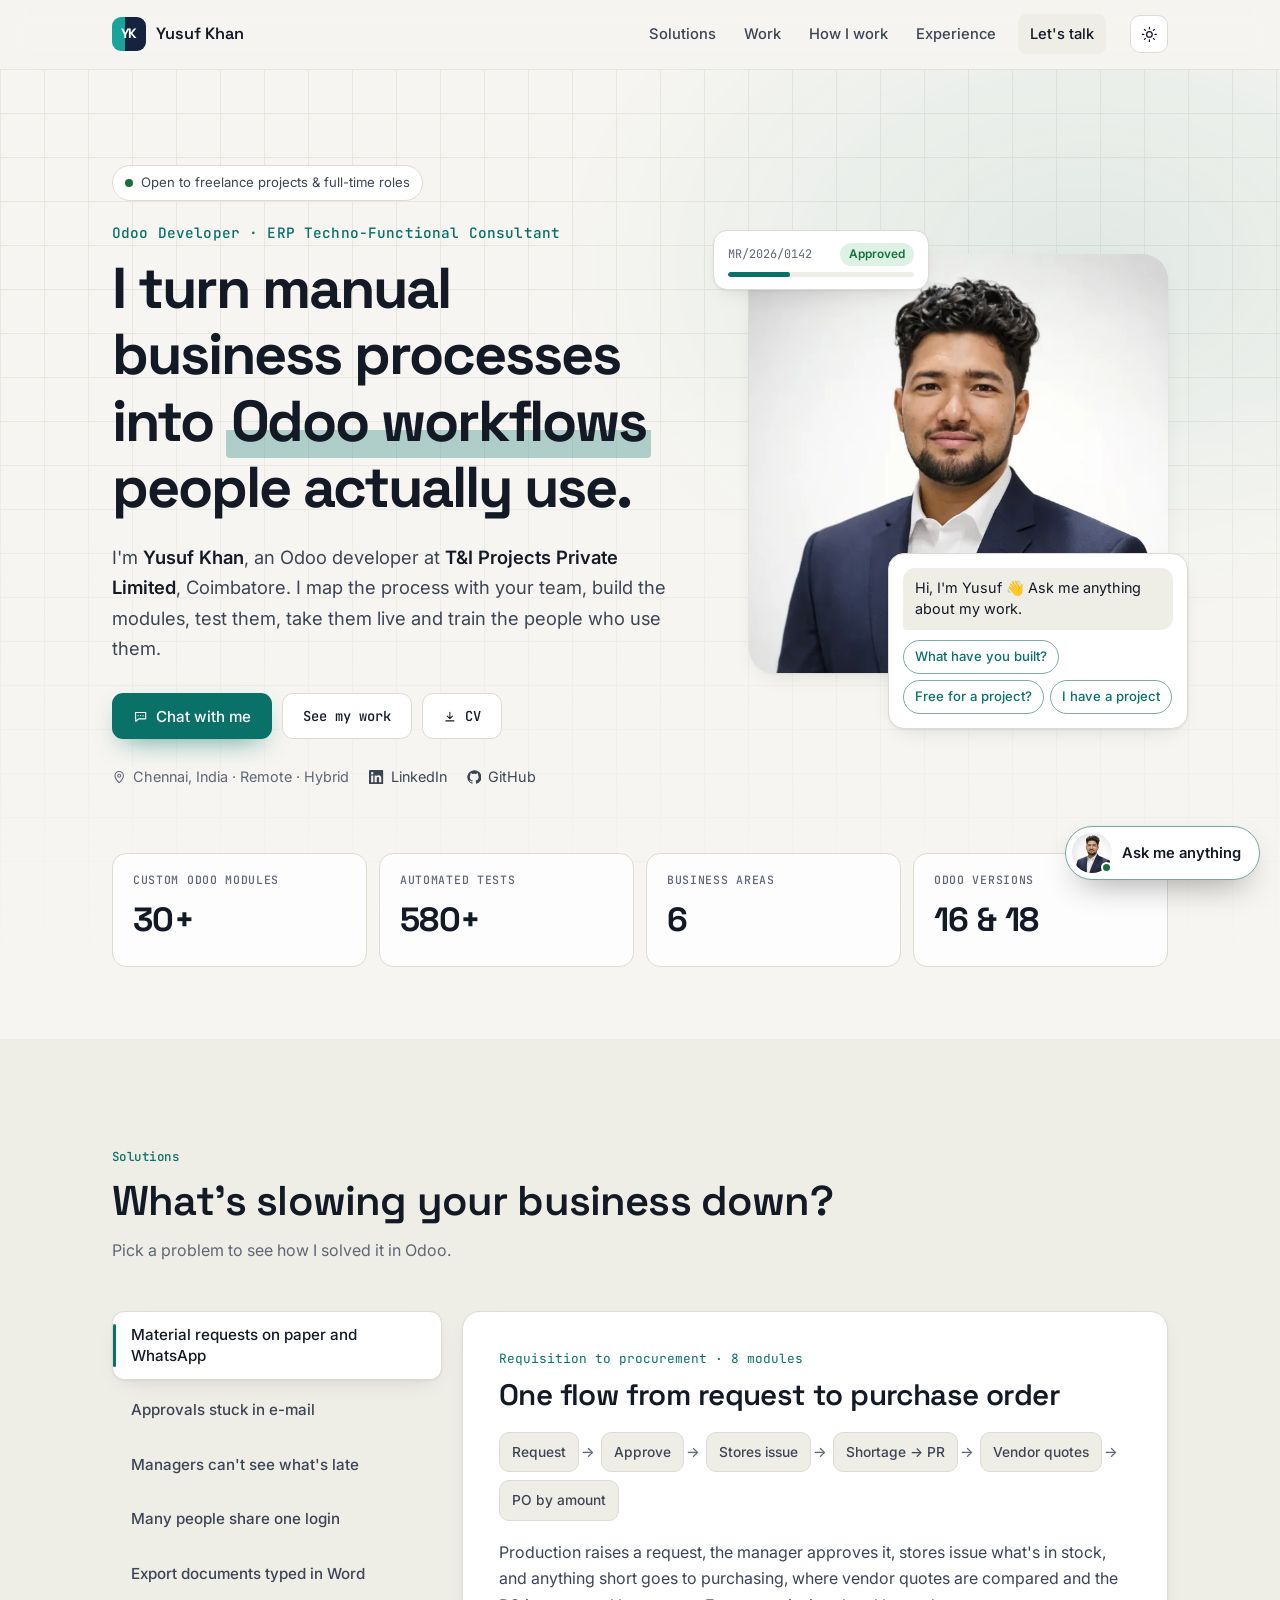
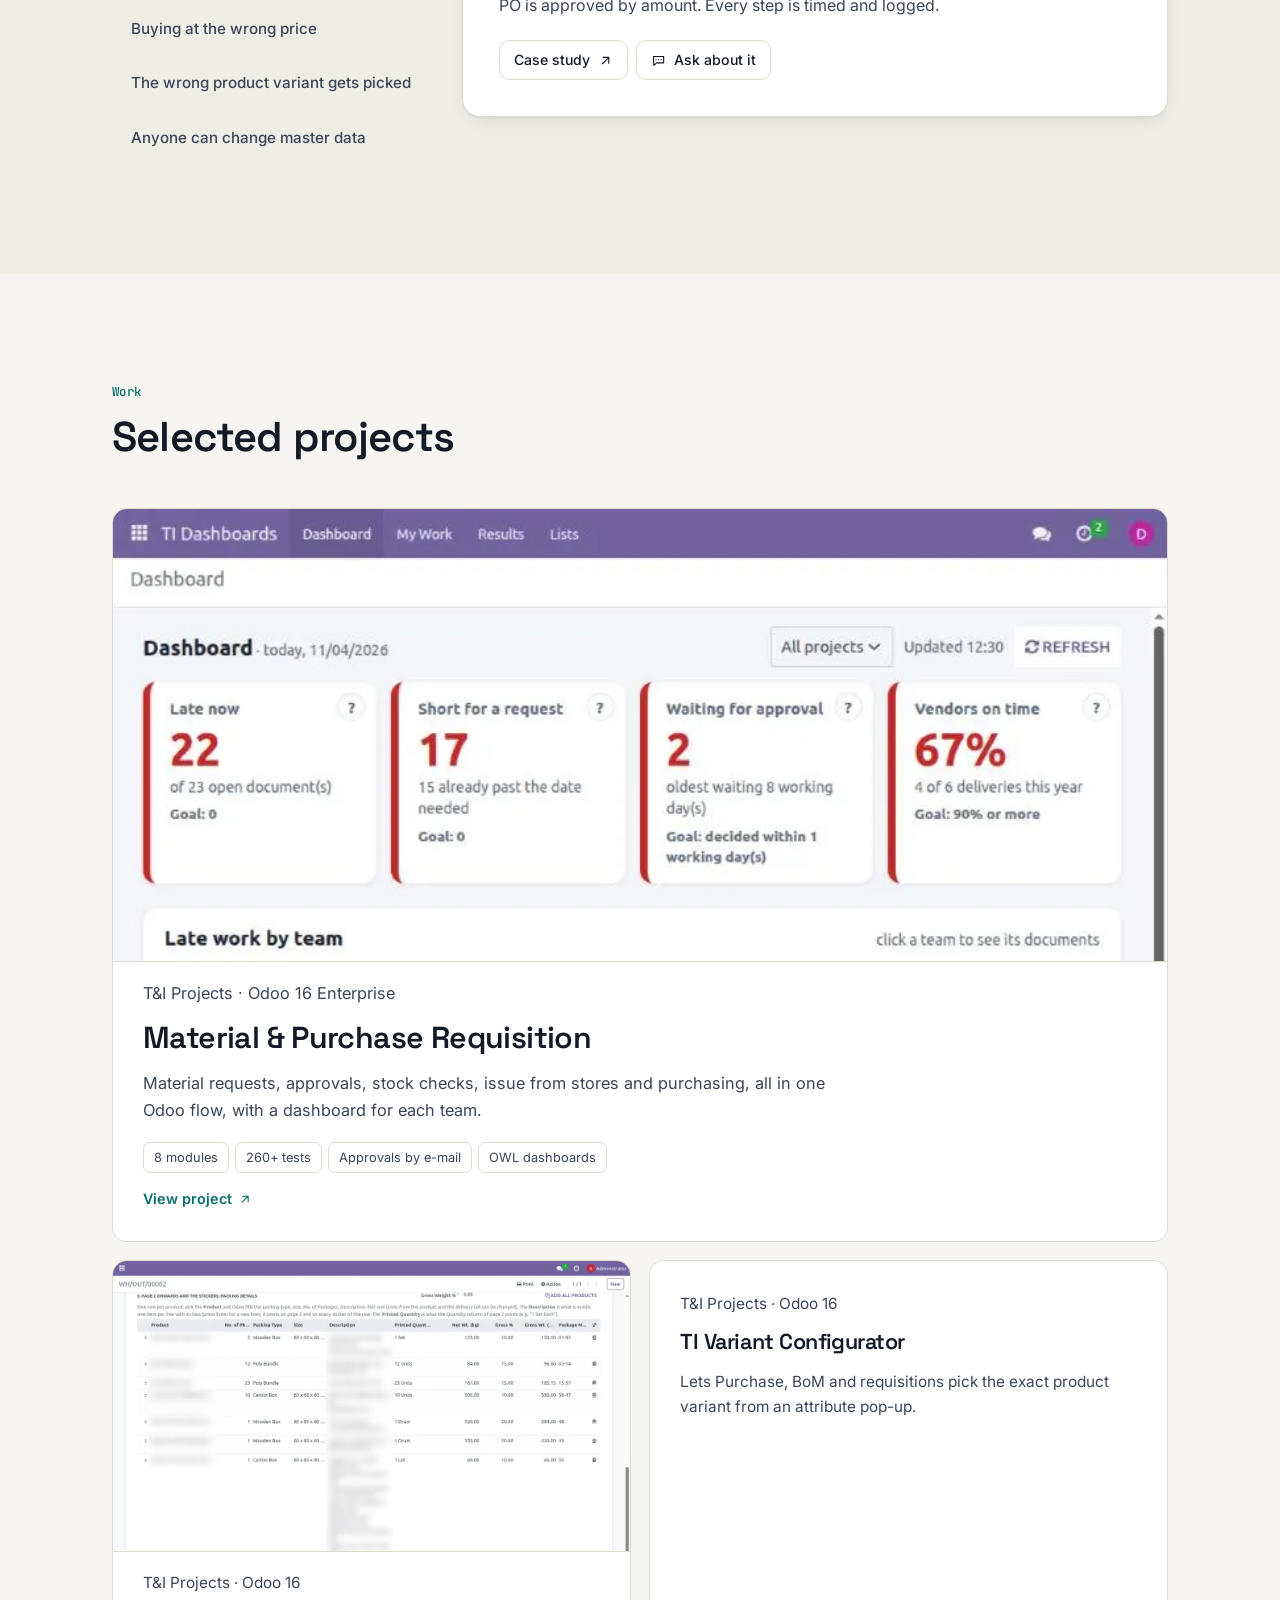
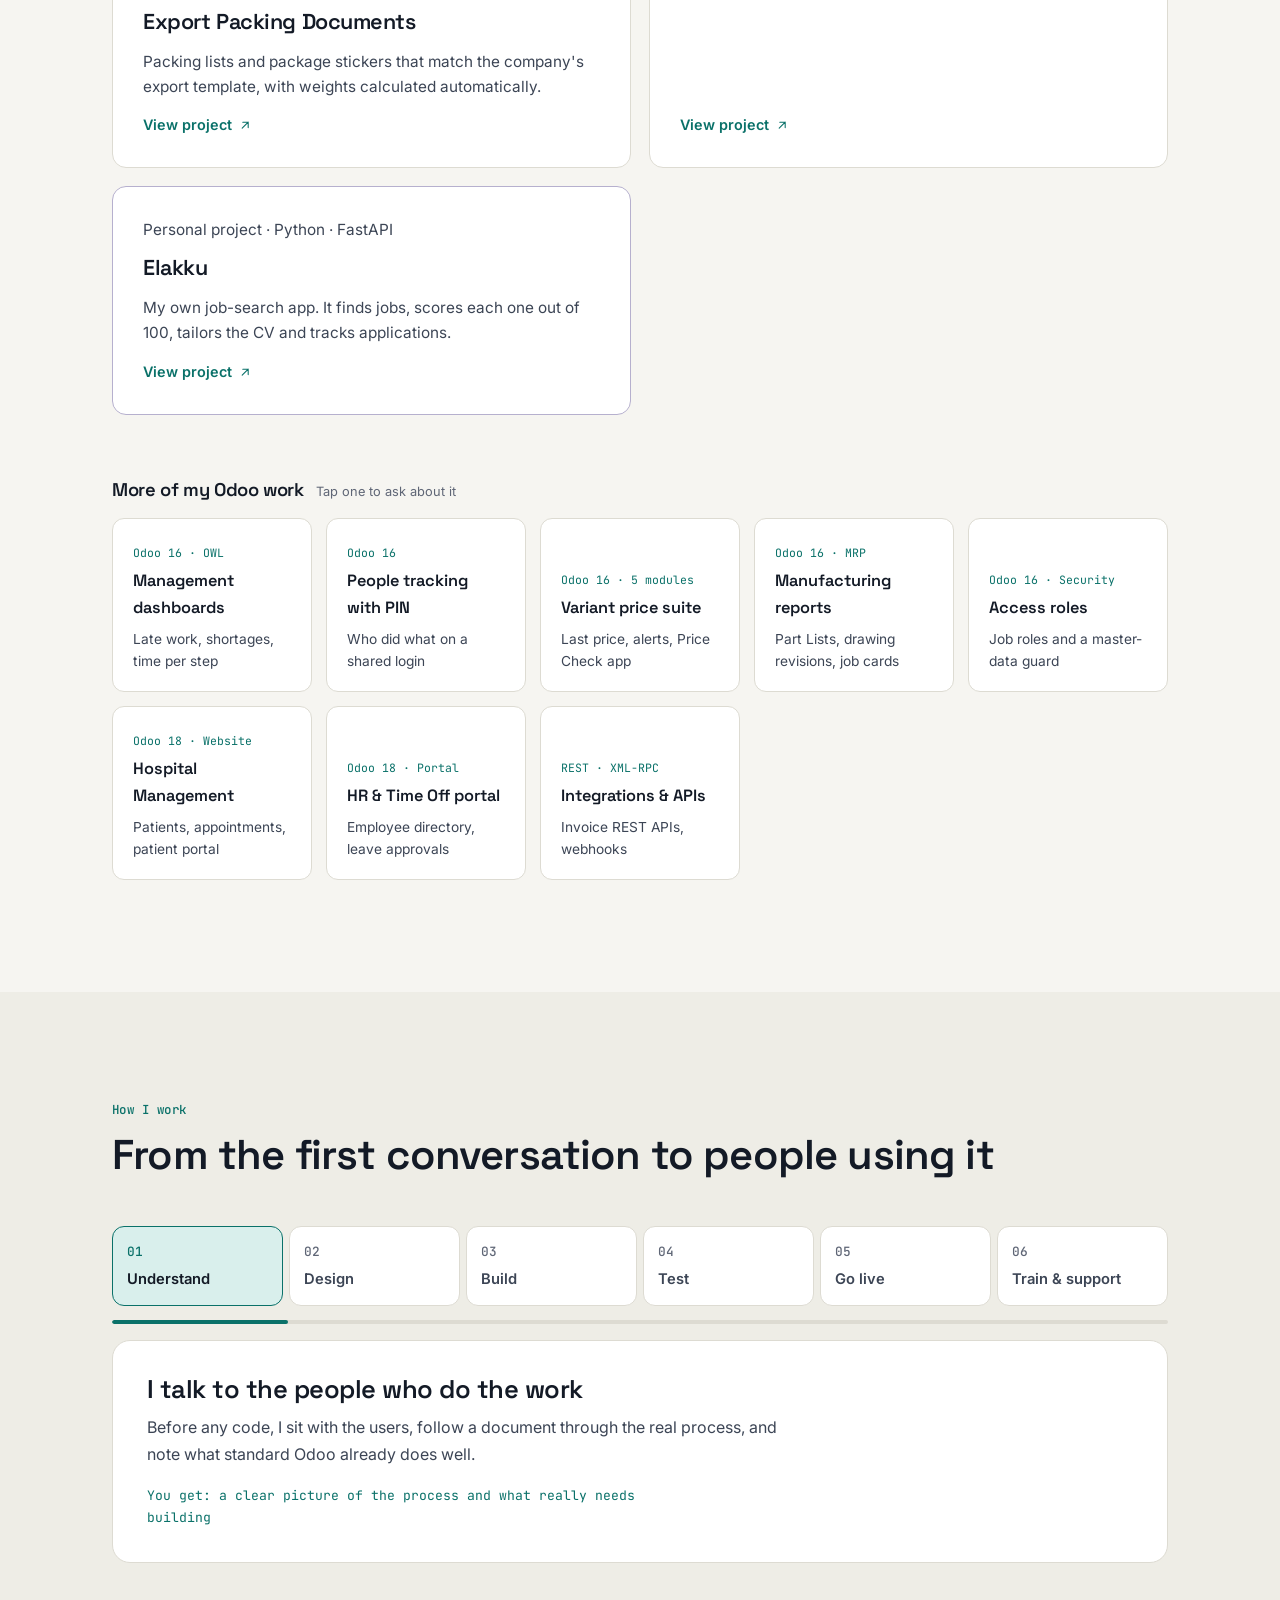
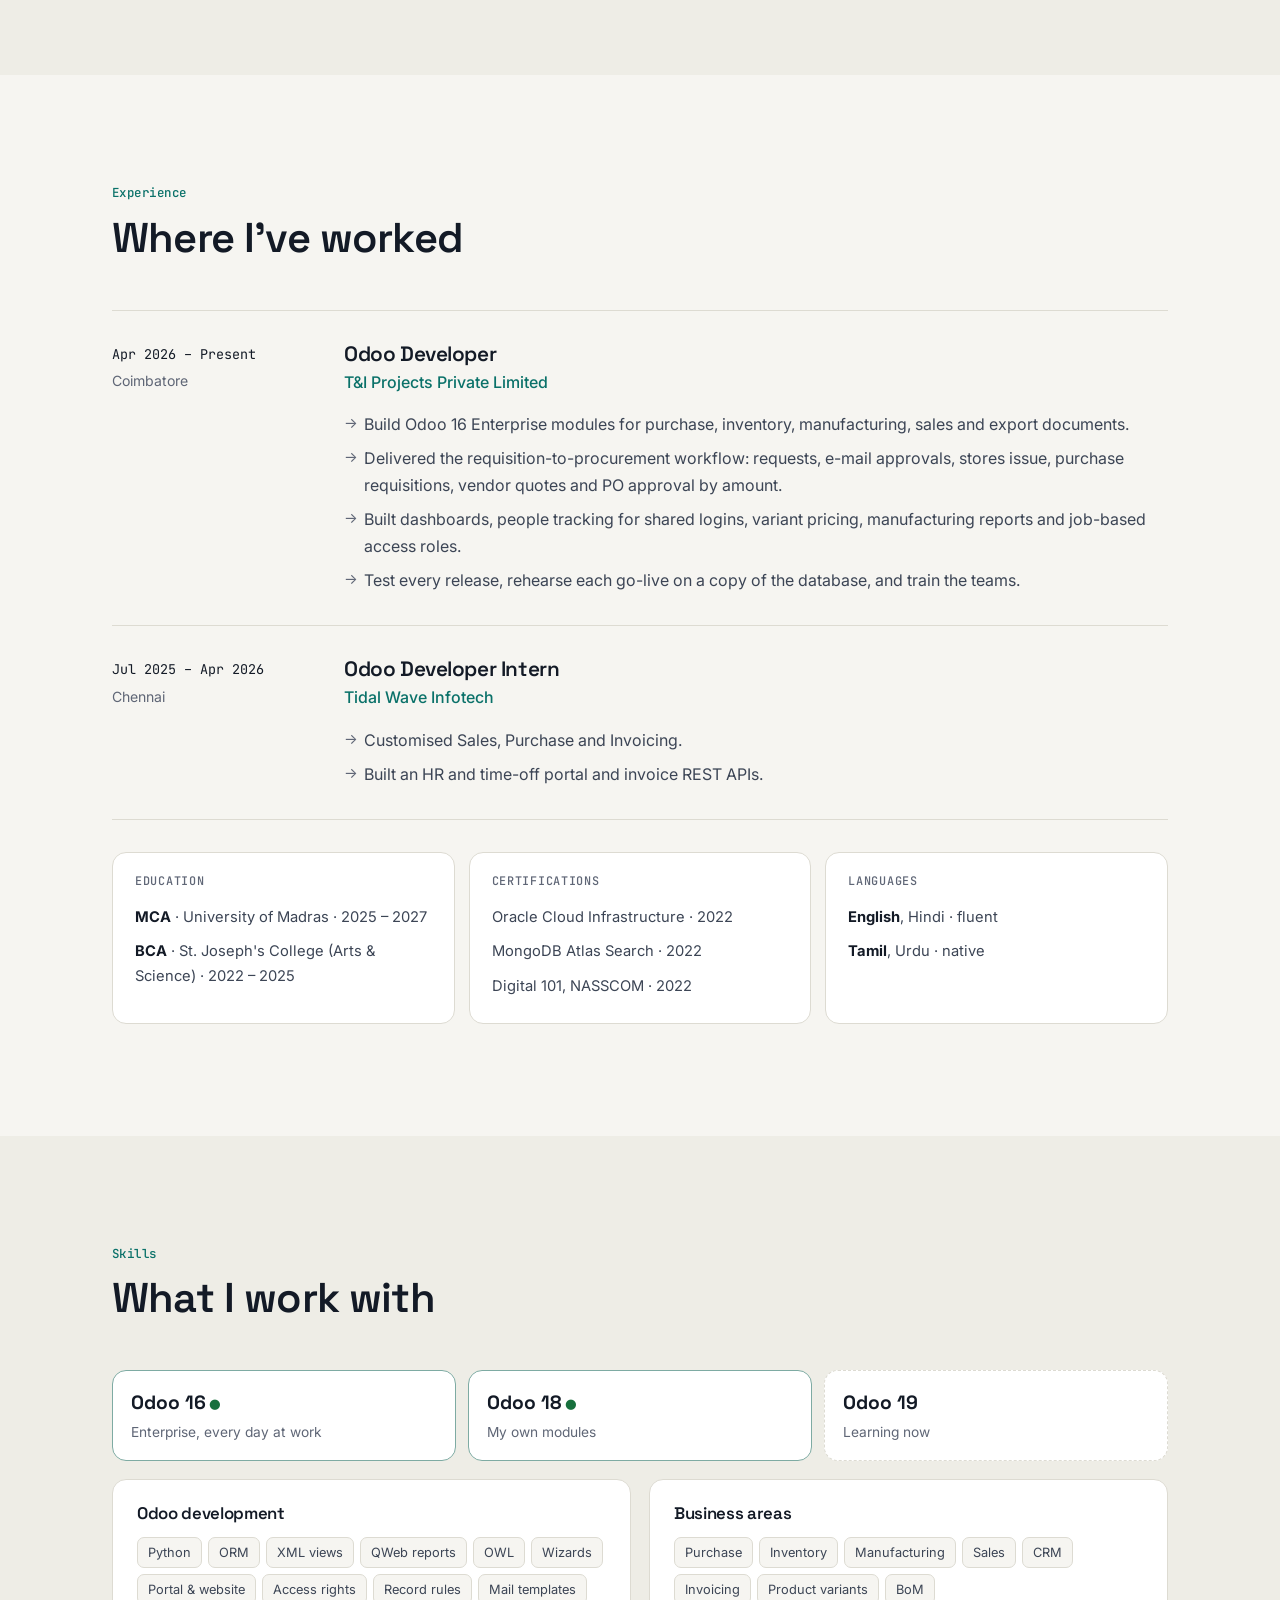
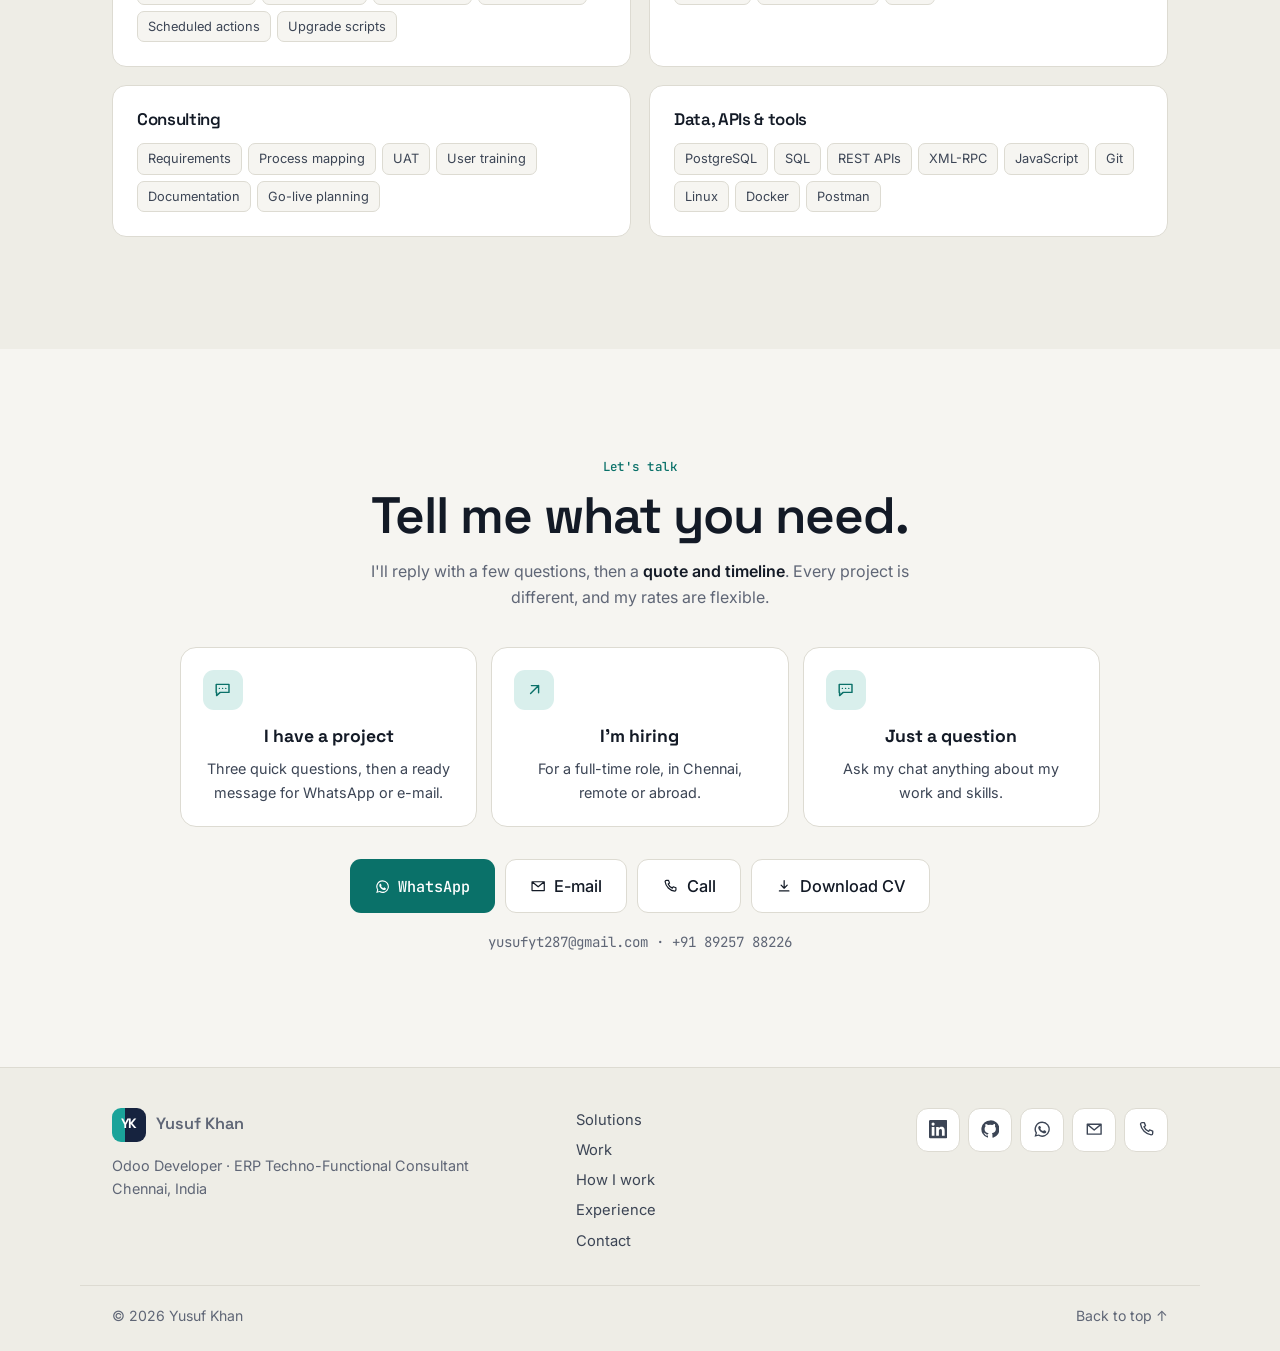
==== commit ead96629: "Redesign the portfolio and add a free "Ask me" chat - Chat answers from chat/answers.md, picked by a" ====
--- a/index.html
+++ b/index.html
@@ -3,16 +3,16 @@
 <head>
   <meta charset="UTF-8">
   <meta name="viewport" content="width=device-width, initial-scale=1.0">
-  <title>Yusuf Khan · Odoo Developer &amp; ERP Technical Consultant</title>
-  <meta name="description" content="Yusuf Khan is an Odoo Developer and ERP Technical Consultant based in Chennai, India. Custom Odoo 16 modules, workflow automation and business applications, including a material and purchase requisition workflow.">
+  <title>Yusuf Khan · Odoo Developer &amp; ERP Techno-Functional Consultant</title>
+  <meta name="description" content="Yusuf Khan is an Odoo developer and techno-functional consultant from Chennai, India. Custom Odoo modules, approval workflows, QWeb reports, OWL dashboards and access rights, tested and taken live. Open to freelance projects and full-time roles.">
   <meta name="author" content="Yusuf Khan">
   <meta name="theme-color" content="#f6f5f1" media="(prefers-color-scheme: light)">
   <meta name="theme-color" content="#0c1220" media="(prefers-color-scheme: dark)">
   <link rel="canonical" href="https://iyusufkhan.netlify.app/">
 
   <meta property="og:type" content="website">
-  <meta property="og:title" content="Yusuf Khan · Odoo Developer &amp; ERP Technical Consultant">
-  <meta property="og:description" content="Custom Odoo 16 modules, workflow automation and business applications for real operations.">
+  <meta property="og:title" content="Yusuf Khan · Odoo Developer &amp; ERP Techno-Functional Consultant">
+  <meta property="og:description" content="I turn manual business processes into Odoo workflows people actually use. Chat with me, see the work, start a project.">
   <meta property="og:url" content="https://iyusufkhan.netlify.app/">
   <meta property="og:image" content="https://iyusufkhan.netlify.app/images/og-image.png">
   <meta property="og:image:width" content="1200">
@@ -38,9 +38,11 @@
     "@type": "Person",
     "name": "Yusuf Khan",
     "jobTitle": "Odoo Developer",
-    "description": "Odoo Developer and ERP Technical Consultant",
-    "worksFor": { "@type": "Organization", "name": "T&I Projects Private Limited" },
-    "address": { "@type": "PostalAddress", "addressLocality": "Chennai", "addressCountry": "IN" },
+    "description": "Odoo Developer and ERP Techno-Functional Consultant",
+    "worksFor": { "@type": "Organization", "name": "T&I Projects Private Limited", "address": { "@type": "PostalAddress", "addressLocality": "Coimbatore", "addressCountry": "IN" } },
+    "address": { "@type": "PostalAddress", "addressLocality": "Chennai", "addressRegion": "Tamil Nadu", "addressCountry": "IN" },
+    "knowsLanguage": ["English", "Tamil", "Hindi", "Urdu"],
+    "knowsAbout": ["Odoo", "ERP", "Python", "PostgreSQL", "QWeb", "OWL", "Purchase", "Inventory", "Manufacturing"],
     "email": "mailto:yusufyt287@gmail.com",
     "telephone": "+91-89257-88226",
     "url": "https://iyusufkhan.netlify.app/",
@@ -63,6 +65,9 @@
     <symbol id="i-download" viewBox="0 0 24 24"><path fill="none" stroke="currentColor" stroke-width="1.8" stroke-linecap="round" stroke-linejoin="round" d="M12 4v11m0 0-4.5-4.5M12 15l4.5-4.5M5 19h14"/></symbol>
     <symbol id="i-phone" viewBox="0 0 24 24"><path fill="none" stroke="currentColor" stroke-width="1.8" stroke-linejoin="round" d="M6.6 3.5h3l1.5 4-2 1.3a11 11 0 0 0 6.1 6.1l1.3-2 4 1.5v3a2 2 0 0 1-2 2A16.5 16.5 0 0 1 4.6 5.5a2 2 0 0 1 2-2Z"/></symbol>
     <symbol id="i-whatsapp" viewBox="0 0 24 24"><path fill="currentColor" d="M12 2a10 10 0 0 0-8.6 15.1L2 22l5-1.3A10 10 0 1 0 12 2Zm0 18.2a8.2 8.2 0 0 1-4.2-1.2l-.3-.2-3 .8.8-2.9-.2-.3A8.2 8.2 0 1 1 12 20.2Zm4.5-6.1c-.2-.1-1.5-.7-1.7-.8-.2-.1-.4-.1-.6.1l-.8 1c-.1.2-.3.2-.5.1a6.7 6.7 0 0 1-3.3-2.9c-.3-.4.3-.4.7-1.3.1-.2 0-.3 0-.4l-.8-1.8c-.2-.5-.4-.4-.6-.4h-.5a1 1 0 0 0-.7.3 2.9 2.9 0 0 0-.9 2.2 5 5 0 0 0 1.1 2.7 11.5 11.5 0 0 0 4.4 3.9c1.6.7 2.3.8 3.1.6.5-.1 1.5-.6 1.7-1.2.2-.6.2-1.1.1-1.2l-.5-.3Z"/></symbol>
+    <symbol id="i-instagram" viewBox="0 0 24 24"><g fill="none" stroke="currentColor" stroke-width="1.8"><rect x="3" y="3" width="18" height="18" rx="5"/><circle cx="12" cy="12" r="4"/></g><circle cx="17.5" cy="6.5" r="1.2" fill="currentColor"/></symbol>
+    <symbol id="i-chat" viewBox="0 0 24 24"><path fill="none" stroke="currentColor" stroke-width="1.8" stroke-linejoin="round" d="M4 5.5h16v10H9l-4.5 4v-4H4z"/><path fill="none" stroke="currentColor" stroke-width="1.8" stroke-linecap="round" d="M8 10.5h.01M12 10.5h.01M16 10.5h.01"/></symbol>
+    <symbol id="i-send" viewBox="0 0 24 24"><path fill="none" stroke="currentColor" stroke-width="1.8" stroke-linecap="round" stroke-linejoin="round" d="M4 12 20 4l-6 16-3-7-7-1Z"/></symbol>
   </svg>
 
   <header class="nav" id="top">
@@ -73,11 +78,11 @@
       </a>
       <nav aria-label="Primary">
         <ul class="nav-links" id="nav-links">
+          <li><a href="#solutions">Solutions</a></li>
           <li><a href="#work">Work</a></li>
+          <li><a href="#process">How I work</a></li>
           <li><a href="#experience">Experience</a></li>
-          <li><a href="#skills">Skills</a></li>
-          <li><a href="resume/Yusuf-Khan-CV.pdf" download>CV</a></li>
-          <li><a href="#contact" class="nav-cta">Contact</a></li>
+          <li><a href="#contact" class="nav-cta">Let's talk</a></li>
         </ul>
       </nav>
       <div class="nav-tools">
@@ -95,25 +100,25 @@
   <main id="main">
     <!-- Hero -->
     <section class="hero">
+      <div class="hero-bg" aria-hidden="true"></div>
       <div class="container hero-grid">
         <div class="hero-copy">
-          <p class="status"><span class="dot" aria-hidden="true"></span>Open to roles · Chennai · Remote · Hybrid</p>
-          <p class="role">Odoo Developer <span aria-hidden="true">·</span> ERP Technical Consultant</p>
-          <h1>I build Odoo workflows that run real business operations.</h1>
+          <p class="status"><span class="dot" aria-hidden="true"></span>Open to freelance projects &amp; full-time roles</p>
+          <p class="role">Odoo Developer <span aria-hidden="true">·</span> ERP Techno-Functional Consultant</p>
+          <h1>I turn manual business processes into <span class="hl">Odoo workflows</span> people actually use.</h1>
           <p class="lede">
-            I'm <strong>Yusuf Khan</strong>, an Odoo developer at <strong>T&amp;I Global</strong>.
-            I build custom Odoo modules, reports and workflows with Python.
+            I'm <strong>Yusuf Khan</strong>, an Odoo developer at <strong>T&amp;I Projects Private Limited</strong>, Coimbatore.
+            I map the process with your team, build the modules, test them, take them live and train the people who use them.
           </p>
           <div class="hero-actions">
-            <a href="#work" class="btn btn-primary">See my work</a>
-            <a href="resume/Yusuf-Khan-CV.pdf" class="btn btn-ghost" download>
-              <svg><use href="#i-download"/></svg>Download CV
-            </a>
+            <button type="button" class="btn btn-primary" data-chat><svg><use href="#i-chat"/></svg>Chat with me</button>
+            <a href="#work" class="btn btn-ghost">See my work</a>
+            <a href="resume/Yusuf-Khan-CV.pdf" class="btn btn-ghost btn-quiet" download><svg><use href="#i-download"/></svg>CV</a>
           </div>
           <ul class="hero-meta">
-            <li><svg><use href="#i-pin"/></svg>Chennai, India</li>
-            <li><a href="https://github.com/Yusufi8" target="_blank" rel="noopener"><svg><use href="#i-github"/></svg>GitHub</a></li>
-            <li><a href="https://www.linkedin.com/in/yusuf-khan-8a1bb4378/" target="_blank" rel="noopener"><svg><use href="#i-linkedin"/></svg>LinkedIn</a></li>
+            <li><svg><use href="#i-pin"/></svg>Chennai, India · Remote · Hybrid</li>
+            <li><a href="https://www.linkedin.com/in/yusuf-khan-8a1bb4378/" target="_blank" rel="noopener me"><svg><use href="#i-linkedin"/></svg>LinkedIn</a></li>
+            <li><a href="https://github.com/Yusufi8" target="_blank" rel="noopener me"><svg><use href="#i-github"/></svg>GitHub</a></li>
           </ul>
         </div>
 
@@ -122,6 +127,157 @@
             <source srcset="images/profile.webp" type="image/webp">
             <img src="images/profile.jpg" alt="Portrait of Yusuf Khan" width="640" height="640">
           </picture>
+
+          <!-- A material request moving through the workflow -->
+          <div class="flow-card" aria-hidden="true">
+            <span class="flow-doc mono">MR/2026/0142</span>
+            <span class="flow-state" id="flow-state">Approved</span>
+            <span class="flow-bar"><i id="flow-bar"></i></span>
+          </div>
+
+          <div class="hero-chat">
+            <p class="hero-chat-bubble">Hi, I'm Yusuf 👋 Ask me anything about my work.</p>
+            <div class="hero-chat-chips">
+              <button type="button" data-chat="What have you built?">What have you built?</button>
+              <button type="button" data-chat="Are you available for freelance projects?">Free for a project?</button>
+              <button type="button" data-chat-flow="project">I have a project</button>
+            </div>
+          </div>
+        </div>
+      </div>
+
+      <div class="container">
+        <dl class="proof">
+          <div><dt>Custom Odoo modules</dt><dd><span data-count="30">30</span>+</dd></div>
+          <div><dt>Automated tests</dt><dd><span data-count="580">580</span>+</dd></div>
+          <div><dt>Business areas</dt><dd><span data-count="6">6</span></dd></div>
+          <div><dt>Odoo versions</dt><dd>16 &amp; 18</dd></div>
+        </dl>
+      </div>
+    </section>
+
+    <!-- Solutions -->
+    <section id="solutions" class="section section-alt">
+      <div class="container">
+        <header class="section-head">
+          <p class="eyebrow">Solutions</p>
+          <h2>What's slowing your business down?</h2>
+          <p class="section-sub">Pick a problem to see how I solved it in Odoo.</p>
+        </header>
+
+        <div class="solve" data-tabs>
+          <div class="solve-list" role="tablist" aria-label="Business problems">
+            <button role="tab" id="t-req" aria-controls="p-req" aria-selected="true">Material requests on paper and WhatsApp</button>
+            <button role="tab" id="t-appr" aria-controls="p-appr" aria-selected="false" tabindex="-1">Approvals stuck in e-mail</button>
+            <button role="tab" id="t-dash" aria-controls="p-dash" aria-selected="false" tabindex="-1">Managers can't see what's late</button>
+            <button role="tab" id="t-login" aria-controls="p-login" aria-selected="false" tabindex="-1">Many people share one login</button>
+            <button role="tab" id="t-pack" aria-controls="p-pack" aria-selected="false" tabindex="-1">Export documents typed in Word</button>
+            <button role="tab" id="t-price" aria-controls="p-price" aria-selected="false" tabindex="-1">Buying at the wrong price</button>
+            <button role="tab" id="t-var" aria-controls="p-var" aria-selected="false" tabindex="-1">The wrong product variant gets picked</button>
+            <button role="tab" id="t-access" aria-controls="p-access" aria-selected="false" tabindex="-1">Anyone can change master data</button>
+          </div>
+
+          <div class="solve-panels">
+            <div class="solve-panel" role="tabpanel" id="p-req" aria-labelledby="t-req">
+              <p class="solve-tag mono">Requisition to procurement · 8 modules</p>
+              <h3>One flow from request to purchase order</h3>
+              <ol class="flow">
+                <li style="--i:0">Request</li><li style="--i:1">Approve</li><li style="--i:2">Stores issue</li><li style="--i:3">Shortage → PR</li><li style="--i:4">Vendor quotes</li><li style="--i:5">PO by amount</li>
+              </ol>
+              <p>Production raises a request, the manager approves it, stores issue what's in stock, and anything short goes to purchasing, where vendor quotes are compared and the PO is approved by amount. Every step is timed and logged.</p>
+              <div class="solve-acts">
+                <a class="btn btn-ghost btn-sm" href="work/material-requisition/">Case study<svg><use href="#i-arrow"/></svg></a>
+                <button class="btn btn-ghost btn-sm" type="button" data-chat="Tell me about the requisition workflow"><svg><use href="#i-chat"/></svg>Ask about it</button>
+              </div>
+            </div>
+
+            <div class="solve-panel" role="tabpanel" id="p-appr" aria-labelledby="t-appr" hidden>
+              <p class="solve-tag mono">Approval engine</p>
+              <h3>Approve from the e-mail, in one click</h3>
+              <ol class="flow">
+                <li style="--i:0">E-mail sent</li><li style="--i:1">Approve / Reject</li><li style="--i:2">Signed &amp; timed</li><li style="--i:3">Next approver</li>
+              </ol>
+              <p>Approvers get <strong>Approve</strong> and <strong>Reject</strong> buttons in the e-mail. Each link is signed and works only once. Bigger amounts go to a higher approver automatically, and every decision records who, when and their signature.</p>
+              <div class="solve-acts">
+                <button class="btn btn-ghost btn-sm" type="button" data-chat="How do approvals by e-mail work?"><svg><use href="#i-chat"/></svg>Ask about it</button>
+              </div>
+            </div>
+
+            <div class="solve-panel" role="tabpanel" id="p-dash" aria-labelledby="t-dash" hidden>
+              <p class="solve-tag mono">OWL dashboards</p>
+              <h3>Dashboards that show what's late, right now</h3>
+              <ol class="flow">
+                <li style="--i:0">Late now</li><li style="--i:1">Shortages</li><li style="--i:2">Waiting approval</li><li style="--i:3">Vendor on-time</li><li style="--i:4">Time per step</li>
+              </ol>
+              <p>A management dashboard and a My Work page for every role, built with OWL. Late items first, filtered by period, department and person, and each role sees only its own tabs.</p>
+              <div class="solve-acts">
+                <a class="btn btn-ghost btn-sm" href="work/material-requisition/">See screenshots<svg><use href="#i-arrow"/></svg></a>
+                <button class="btn btn-ghost btn-sm" type="button" data-chat="Tell me about the dashboards"><svg><use href="#i-chat"/></svg>Ask about it</button>
+              </div>
+            </div>
+
+            <div class="solve-panel" role="tabpanel" id="p-login" aria-labelledby="t-login" hidden>
+              <p class="solve-tag mono">People tracking</p>
+              <h3>Know who really did it, even on a shared login</h3>
+              <ol class="flow">
+                <li style="--i:0">Log in</li><li style="--i:1">Pick your name</li><li style="--i:2">Enter PIN</li><li style="--i:3">Every action recorded</li>
+              </ol>
+              <p>After logging in, each person picks their name and enters their own PIN. Every create, confirm and approve across about 40 document types is recorded under that person, and managers get a work-by-person report.</p>
+              <div class="solve-acts">
+                <button class="btn btn-ghost btn-sm" type="button" data-chat="Tell me about people tracking on a shared login"><svg><use href="#i-chat"/></svg>Ask about it</button>
+              </div>
+            </div>
+
+            <div class="solve-panel" role="tabpanel" id="p-pack" aria-labelledby="t-pack" hidden>
+              <p class="solve-tag mono">QWeb reports</p>
+              <h3>Export packing lists and stickers, straight from Odoo</h3>
+              <ol class="flow">
+                <li style="--i:0">Delivery</li><li style="--i:1">Packing details</li><li style="--i:2">Weights calculated</li><li style="--i:3">Packing list PDF</li><li style="--i:4">Package stickers</li>
+              </ol>
+              <p>The packing list prints in the company's own export layout, with package-wise stickers on a custom paper size. Net and gross weights come from the products automatically, so nothing is typed twice.</p>
+              <div class="solve-acts">
+                <a class="btn btn-ghost btn-sm" href="work/export-packing/">Case study<svg><use href="#i-arrow"/></svg></a>
+                <button class="btn btn-ghost btn-sm" type="button" data-chat="Tell me about the export packing documents"><svg><use href="#i-chat"/></svg>Ask about it</button>
+              </div>
+            </div>
+
+            <div class="solve-panel" role="tabpanel" id="p-price" aria-labelledby="t-price" hidden>
+              <p class="solve-tag mono">Variant price suite · 5 modules</p>
+              <h3>See what you paid last time, for the exact variant</h3>
+              <ol class="flow">
+                <li style="--i:0">Last price on every line</li><li style="--i:1">Alert on RFQ change</li><li style="--i:2">Price Check app</li><li style="--i:3">Visible by role</li>
+              </ol>
+              <p>The last purchase and sale price, date and vendor show on every line, an RFQ warns when a price changes, and a Price Check app shows the lowest, highest and latest price per variant with the trend.</p>
+              <div class="solve-acts">
+                <button class="btn btn-ghost btn-sm" type="button" data-chat="Tell me about the variant pricing"><svg><use href="#i-chat"/></svg>Ask about it</button>
+              </div>
+            </div>
+
+            <div class="solve-panel" role="tabpanel" id="p-var" aria-labelledby="t-var" hidden>
+              <p class="solve-tag mono">Variant configurator · manufacturing</p>
+              <h3>Pick the exact variant, everywhere it matters</h3>
+              <ol class="flow">
+                <li style="--i:0">Attribute pop-up</li><li style="--i:1">Exact variant</li><li style="--i:2">Variant Part List</li><li style="--i:3">Drawing revision</li>
+              </ol>
+              <p>Users choose the exact variant from an attribute pop-up in requests, BoMs and manufacturing orders. Part Lists print the variant code and attributes, and drawings carry numbered revisions with approval.</p>
+              <div class="solve-acts">
+                <a class="btn btn-ghost btn-sm" href="work/variant-configurator/">Case study<svg><use href="#i-arrow"/></svg></a>
+                <button class="btn btn-ghost btn-sm" type="button" data-chat="Tell me about manufacturing"><svg><use href="#i-chat"/></svg>Ask about it</button>
+              </div>
+            </div>
+
+            <div class="solve-panel" role="tabpanel" id="p-access" aria-labelledby="t-access" hidden>
+              <p class="solve-tag mono">Access rights</p>
+              <h3>One role per job, and a guard on master data</h3>
+              <ol class="flow">
+                <li style="--i:0">Audit 5 layers</li><li style="--i:1">Role per job</li><li style="--i:2">Timed exceptions</li><li style="--i:3">Guard: Off · Monitor · Enforce</li>
+              </ol>
+              <p>I audited live security across groups, access rules, record rules, menus and fields, then built job roles, exceptions that switch themselves off, and a guard on products, contacts, vendor prices and drawings, with every change logged.</p>
+              <div class="solve-acts">
+                <button class="btn btn-ghost btn-sm" type="button" data-chat="How do you handle access rights?"><svg><use href="#i-chat"/></svg>Ask about it</button>
+              </div>
+            </div>
+          </div>
         </div>
       </div>
     </section>
@@ -130,126 +286,191 @@
     <section id="work" class="section">
       <div class="container">
         <header class="section-head">
-          <h2>Work</h2>
+          <p class="eyebrow">Work</p>
+          <h2>Selected projects</h2>
         </header>
 
         <div class="cases">
           <article class="case case-feature reveal">
             <a class="case-shot" href="work/material-requisition/" tabindex="-1" aria-hidden="true"><img src="images/work/requisition-dashboard.webp" width="800" height="703" alt="" loading="lazy" decoding="async"></a>
-            <p class="case-where">T&amp;I Global · Odoo 16</p>
+            <p class="case-where">T&amp;I Projects · Odoo 16 Enterprise</p>
             <h3>Material &amp; Purchase Requisition</h3>
             <p>Material requests, approvals, stock checks, issue from stores and purchasing, all in one Odoo flow, with a dashboard for each team.</p>
+            <ul class="tags"><li>8 modules</li><li>260+ tests</li><li>Approvals by e-mail</li><li>OWL dashboards</li></ul>
             <a class="case-link case-link-strong" href="work/material-requisition/">View project<svg><use href="#i-arrow"/></svg></a>
           </article>
 
           <article class="case reveal">
-            <p class="case-where">T&amp;I Global · Odoo 16</p>
+            <a class="case-shot" href="work/export-packing/" tabindex="-1" aria-hidden="true"><img src="images/work/export-packing-details.webp" width="1200" height="793" alt="" loading="lazy" decoding="async"></a>
+            <p class="case-where">T&amp;I Projects · Odoo 16</p>
+            <h3>Export Packing Documents</h3>
+            <p>Packing lists and package stickers that match the company's export template, with weights calculated automatically.</p>
+            <a class="case-link case-link-strong" href="work/export-packing/">View project<svg><use href="#i-arrow"/></svg></a>
+          </article>
+
+          <article class="case reveal">
+            <p class="case-where">T&amp;I Projects · Odoo 16</p>
             <h3>TI Variant Configurator</h3>
-            <p>Lets Purchase, BoM and requisitions pick the exact product variant.</p>
+            <p>Lets Purchase, BoM and requisitions pick the exact product variant from an attribute pop-up.</p>
             <a class="case-link case-link-strong" href="work/variant-configurator/">View project<svg><use href="#i-arrow"/></svg></a>
           </article>
 
-          <article class="case reveal">
-            <p class="case-where">T&amp;I Global · Odoo 16</p>
-            <h3>Export Packing Reports</h3>
-            <p>Packing list and packing slip PDFs that match the company's export template.</p>
-            <a class="case-link case-link-strong" href="work/export-packing/">View project<svg><use href="#i-arrow"/></svg></a>
-          </article>
-
-          <article class="case case-feature case-own reveal">
-            <p class="case-where">Personal project</p>
-            <h3>JobPilot</h3>
+          <article class="case case-own reveal">
+            <p class="case-where">Personal project · Python · FastAPI</p>
+            <h3>Elakku</h3>
             <p>My own job-search app. It finds jobs, scores each one out of 100, tailors the CV and tracks applications.</p>
             <a class="case-link case-link-strong" href="work/jobpilot/">View project<svg><use href="#i-arrow"/></svg></a>
           </article>
         </div>
 
-        <h3 class="sub-head">More Odoo projects</h3>
+        <h3 class="sub-head">More of my Odoo work <span class="sub-note">Tap one to ask about it</span></h3>
         <ul class="mini-grid">
-          <li class="mini reveal"><h4>HR &amp; Employee Portal</h4><a class="mono" href="https://github.com/Yusufi8/custom_addons" target="_blank" rel="noopener">GitHub ↗</a></li>
-          <li class="mini reveal"><h4>Invoice REST API</h4><a class="mono" href="https://github.com/Yusufi8/custom_addons" target="_blank" rel="noopener">GitHub ↗</a></li>
-          <li class="mini reveal"><h4>Repeat Purchase Order</h4><a class="mono" href="https://github.com/Yusufi8/custom_addons" target="_blank" rel="noopener">GitHub ↗</a></li>
-          <li class="mini reveal"><h4>Customs ID Tracking</h4><a class="mono" href="https://github.com/Yusufi8/custom_addons" target="_blank" rel="noopener">GitHub ↗</a></li>
-          <li class="mini reveal"><h4>Hospital Management</h4><a class="mono" href="https://github.com/Yusufi8/hospital_yk" target="_blank" rel="noopener">GitHub ↗</a></li>
+          <li class="mini reveal"><button type="button" data-chat="Tell me about the dashboards"><span class="mono">Odoo 16 · OWL</span><strong>Management dashboards</strong><span>Late work, shortages, time per step</span></button></li>
+          <li class="mini reveal"><button type="button" data-chat="Tell me about people tracking on a shared login"><span class="mono">Odoo 16</span><strong>People tracking with PIN</strong><span>Who did what on a shared login</span></button></li>
+          <li class="mini reveal"><button type="button" data-chat="Tell me about the variant pricing"><span class="mono">Odoo 16 · 5 modules</span><strong>Variant price suite</strong><span>Last price, alerts, Price Check app</span></button></li>
+          <li class="mini reveal"><button type="button" data-chat="Tell me about manufacturing"><span class="mono">Odoo 16 · MRP</span><strong>Manufacturing reports</strong><span>Part Lists, drawing revisions, job cards</span></button></li>
+          <li class="mini reveal"><button type="button" data-chat="How do you handle access rights?"><span class="mono">Odoo 16 · Security</span><strong>Access roles</strong><span>Job roles and a master-data guard</span></button></li>
+          <li class="mini reveal"><button type="button" data-chat="Tell me about your personal projects"><span class="mono">Odoo 18 · Website</span><strong>Hospital Management</strong><span>Patients, appointments, patient portal</span></button></li>
+          <li class="mini reveal"><button type="button" data-chat="Tell me about your internship"><span class="mono">Odoo 18 · Portal</span><strong>HR &amp; Time Off portal</strong><span>Employee directory, leave approvals</span></button></li>
+          <li class="mini reveal"><button type="button" data-chat="Can you integrate Odoo with other systems?"><span class="mono">REST · XML-RPC</span><strong>Integrations &amp; APIs</strong><span>Invoice REST APIs, webhooks</span></button></li>
         </ul>
       </div>
     </section>
 
+    <!-- How I work -->
+    <section id="process" class="section section-alt">
+      <div class="container">
+        <header class="section-head">
+          <p class="eyebrow">How I work</p>
+          <h2>From the first conversation to people using it</h2>
+        </header>
+
+        <div class="process" data-tabs data-autoplay>
+          <div class="process-steps" role="tablist" aria-label="Project steps">
+            <button role="tab" id="s1" aria-controls="sp1" aria-selected="true"><span class="mono">01</span>Understand</button>
+            <button role="tab" id="s2" aria-controls="sp2" aria-selected="false" tabindex="-1"><span class="mono">02</span>Design</button>
+            <button role="tab" id="s3" aria-controls="sp3" aria-selected="false" tabindex="-1"><span class="mono">03</span>Build</button>
+            <button role="tab" id="s4" aria-controls="sp4" aria-selected="false" tabindex="-1"><span class="mono">04</span>Test</button>
+            <button role="tab" id="s5" aria-controls="sp5" aria-selected="false" tabindex="-1"><span class="mono">05</span>Go live</button>
+            <button role="tab" id="s6" aria-controls="sp6" aria-selected="false" tabindex="-1"><span class="mono">06</span>Train &amp; support</button>
+          </div>
+          <div class="process-bar" aria-hidden="true"><i></i></div>
+          <div class="process-panel" role="tabpanel" id="sp1" aria-labelledby="s1"><h3>I talk to the people who do the work</h3><p>Before any code, I sit with the users, follow a document through the real process, and note what standard Odoo already does well.</p><p class="process-out mono">You get: a clear picture of the process and what really needs building</p></div>
+          <div class="process-panel" role="tabpanel" id="sp2" aria-labelledby="s2" hidden><h3>A simple plan we agree on</h3><p>The flow, the screens, the approvals and the reports, drawn out and agreed before I build, so there are no surprises.</p><p class="process-out mono">You get: a workflow diagram and a scope you can sign off</p></div>
+          <div class="process-panel" role="tabpanel" id="sp3" aria-labelledby="s3" hidden><h3>Clean, upgrade-friendly modules</h3><p>Custom modules in Python, XML and OWL that extend standard Odoo instead of fighting it, with upgrade scripts for every version.</p><p class="process-out mono">You get: modules in Git, with a changelog</p></div>
+          <div class="process-panel" role="tabpanel" id="sp4" aria-labelledby="s4" hidden><h3>Tested by code, then by your users</h3><p>Automated tests run before every release (more than 580 across my T&amp;I modules), then your team tries it in a UAT copy with step-by-step test sheets.</p><p class="process-out mono">You get: test results and UAT sheets</p></div>
+          <div class="process-panel" role="tabpanel" id="sp5" aria-labelledby="s5" hidden><h3>A rehearsed go-live</h3><p>A full backup, a rehearsal on a copy of your real database, version checks and a written rollback plan. Then the real install, and checks after it.</p><p class="process-out mono">You get: a release package with a start-here guide and checklist</p></div>
+          <div class="process-panel" role="tabpanel" id="sp6" aria-labelledby="s6" hidden><h3>People who know how to use it</h3><p>Simple user guides and training in English, Tamil or Hindi, and quick fixes after launch. Ongoing support can be arranged however suits you.</p><p class="process-out mono">You get: trained users and someone to call</p></div>
+        </div>
+      </div>
+    </section>
+
     <!-- Experience -->
-    <section id="experience" class="section section-alt">
+    <section id="experience" class="section">
       <div class="container">
         <header class="section-head">
-          <h2>Experience</h2>
+          <p class="eyebrow">Experience</p>
+          <h2>Where I've worked</h2>
         </header>
 
         <ol class="timeline">
           <li class="job reveal">
             <div class="job-when">
               <span class="mono">Apr 2026 – Present</span>
+              <span>Coimbatore</span>
             </div>
             <div class="job-body">
               <h3>Odoo Developer</h3>
-              <p class="job-org">T&amp;I Global</p>
+              <p class="job-org">T&amp;I Projects Private Limited</p>
               <ul>
-                <li>Build Odoo 16 customizations for purchase, inventory, manufacturing and sales.</li>
-                <li>Delivered the Material &amp; Purchase Requisition workflow.</li>
-                <li>Fix user issues and train teams on Odoo.</li>
+                <li>Build Odoo 16 Enterprise modules for purchase, inventory, manufacturing, sales and export documents.</li>
+                <li>Delivered the requisition-to-procurement workflow: requests, e-mail approvals, stores issue, purchase requisitions, vendor quotes and PO approval by amount.</li>
+                <li>Built dashboards, people tracking for shared logins, variant pricing, manufacturing reports and job-based access roles.</li>
+                <li>Test every release, rehearse each go-live on a copy of the database, and train the teams.</li>
               </ul>
             </div>
           </li>
           <li class="job reveal">
             <div class="job-when">
               <span class="mono">Jul 2025 – Apr 2026</span>
+              <span>Chennai</span>
             </div>
             <div class="job-body">
               <h3>Odoo Developer Intern</h3>
-              <p class="job-org">Tidal Wave Infotech, Chennai</p>
+              <p class="job-org">Tidal Wave Infotech</p>
               <ul>
-                <li>Customized Sales, Purchase and Invoicing.</li>
+                <li>Customised Sales, Purchase and Invoicing.</li>
                 <li>Built an HR and time-off portal and invoice REST APIs.</li>
               </ul>
             </div>
           </li>
         </ol>
 
-        <ul class="edu">
-          <li><strong>MCA</strong> · University of Madras · 2025 – 2027</li>
-          <li><strong>BCA</strong> · St. Joseph's College (Arts &amp; Science) · 2022 – 2025</li>
+        <div class="creds">
+          <div class="cred-card reveal">
+            <h3>Education</h3>
+            <ul>
+              <li><strong>MCA</strong> · University of Madras · 2025 – 2027</li>
+              <li><strong>BCA</strong> · St. Joseph's College (Arts &amp; Science) · 2022 – 2025</li>
+            </ul>
+          </div>
+          <div class="cred-card reveal">
+            <h3>Certifications</h3>
+            <ul>
+              <li>Oracle Cloud Infrastructure · 2022</li>
+              <li>MongoDB Atlas Search · 2022</li>
+              <li>Digital 101, NASSCOM · 2022</li>
+            </ul>
+          </div>
+          <div class="cred-card reveal">
+            <h3>Languages</h3>
+            <ul>
+              <li><strong>English</strong>, Hindi · fluent</li>
+              <li><strong>Tamil</strong>, Urdu · native</li>
+            </ul>
+          </div>
+        </div>
+      </div>
+    </section>
+
+    <!-- Skills -->
+    <section id="skills" class="section section-alt">
+      <div class="container">
+        <header class="section-head">
+          <p class="eyebrow">Skills</p>
+          <h2>What I work with</h2>
+        </header>
+
+        <ul class="versions reveal" aria-label="Odoo versions">
+          <li class="v-on"><strong>Odoo 16</strong><span>Enterprise, every day at work</span></li>
+          <li class="v-on"><strong>Odoo 18</strong><span>My own modules</span></li>
+          <li class="v-learn"><strong>Odoo 19</strong><span>Learning now</span></li>
         </ul>
-      </div>
-    </section>
-
-    <!-- Skills -->
-    <section id="skills" class="section">
-      <div class="container">
-        <header class="section-head">
-          <h2>Skills</h2>
-        </header>
 
         <div class="skills">
           <div class="skill-group reveal">
-            <h3>Odoo</h3>
+            <h3>Odoo development</h3>
             <ul class="tags">
-              <li>Odoo 16</li><li>Python</li><li>ORM</li><li>XML views</li><li>QWeb reports</li><li>Wizards</li>
-              <li>Portal</li><li>Access rights</li><li>Mail templates</li><li>Scheduled actions</li>
+              <li>Python</li><li>ORM</li><li>XML views</li><li>QWeb reports</li><li>OWL</li><li>Wizards</li>
+              <li>Portal &amp; website</li><li>Access rights</li><li>Record rules</li><li>Mail templates</li><li>Scheduled actions</li><li>Upgrade scripts</li>
             </ul>
           </div>
           <div class="skill-group reveal">
             <h3>Business areas</h3>
             <ul class="tags">
-              <li>Sales</li><li>Purchase</li><li>Inventory</li><li>Manufacturing</li><li>CRM</li><li>Invoicing</li><li>UAT</li><li>User training</li>
+              <li>Purchase</li><li>Inventory</li><li>Manufacturing</li><li>Sales</li><li>CRM</li><li>Invoicing</li><li>Product variants</li><li>BoM</li>
             </ul>
           </div>
           <div class="skill-group reveal">
-            <h3>Development</h3>
+            <h3>Consulting</h3>
             <ul class="tags">
-              <li>PostgreSQL</li><li>SQL</li><li>REST APIs</li><li>JavaScript</li><li>FastAPI</li>
+              <li>Requirements</li><li>Process mapping</li><li>UAT</li><li>User training</li><li>Documentation</li><li>Go-live planning</li>
             </ul>
           </div>
           <div class="skill-group reveal">
-            <h3>Tools</h3>
+            <h3>Data, APIs &amp; tools</h3>
             <ul class="tags">
-              <li>Git</li><li>GitHub</li><li>VS Code</li><li>Postman</li><li>Linux</li><li>Docker</li>
+              <li>PostgreSQL</li><li>SQL</li><li>REST APIs</li><li>XML-RPC</li><li>JavaScript</li><li>Git</li><li>Linux</li><li>Docker</li><li>Postman</li>
             </ul>
           </div>
         </div>
@@ -257,17 +478,34 @@
     </section>
 
     <!-- Contact -->
-    <section id="contact" class="section section-alt contact">
-      <div class="container">
-        <h2 class="contact-title">Let's talk</h2>
-        <p class="section-sub">Based in Chennai. Open to on-site, remote or hybrid roles, and to relocating abroad with visa sponsorship.</p>
-        <ul class="tags contact-roles">
-          <li>Odoo Developer</li><li>Odoo Techno-Functional Consultant</li><li>ERP Product Owner</li><li>ERP Administrator</li>
-        </ul>
+    <section id="contact" class="section contact">
+      <div class="container">
+        <p class="eyebrow">Let's talk</p>
+        <h2 class="contact-title">Tell me what you need.</h2>
+        <p class="section-sub">I'll reply with a few questions, then a <strong>quote and timeline</strong>. Every project is different, and my rates are flexible.</p>
+
+        <div class="start-grid">
+          <button type="button" class="start reveal" data-chat-flow="project">
+            <span class="start-icon"><svg><use href="#i-chat"/></svg></span>
+            <strong>I have a project</strong>
+            <span>Three quick questions, then a ready message for WhatsApp or e-mail.</span>
+          </button>
+          <button type="button" class="start reveal" data-chat-flow="job">
+            <span class="start-icon"><svg><use href="#i-arrow"/></svg></span>
+            <strong>I'm hiring</strong>
+            <span>For a full-time role, in Chennai, remote or abroad.</span>
+          </button>
+          <button type="button" class="start reveal" data-chat>
+            <span class="start-icon"><svg><use href="#i-chat"/></svg></span>
+            <strong>Just a question</strong>
+            <span>Ask my chat anything about my work and skills.</span>
+          </button>
+        </div>
+
         <div class="contact-row">
-          <a href="mailto:yusufyt287@gmail.com" class="btn btn-primary btn-lg"><svg><use href="#i-mail"/></svg>Email me</a>
+          <a href="https://wa.me/918925788226?text=Hi%20Yusuf%2C%20I%20found%20you%20through%20your%20website." class="btn btn-primary btn-lg" target="_blank" rel="noopener"><svg><use href="#i-whatsapp"/></svg>WhatsApp</a>
+          <a href="mailto:yusufyt287@gmail.com" class="btn btn-ghost btn-lg"><svg><use href="#i-mail"/></svg>E-mail</a>
           <a href="tel:+918925788226" class="btn btn-ghost btn-lg"><svg><use href="#i-phone"/></svg>Call</a>
-          <a href="https://wa.me/918925788226" class="btn btn-ghost btn-lg" target="_blank" rel="noopener"><svg><use href="#i-whatsapp"/></svg>WhatsApp</a>
           <a href="resume/Yusuf-Khan-CV.pdf" class="btn btn-ghost btn-lg" download><svg><use href="#i-download"/></svg>Download CV</a>
         </div>
         <p class="contact-plain">yusufyt287@gmail.com · +91 89257 88226</p>
@@ -276,12 +514,36 @@
   </main>
 
   <footer class="footer">
-    <div class="container footer-inner">
+    <div class="container footer-grid">
+      <div class="footer-brand">
+        <a href="#top" class="brand" aria-label="Yusuf Khan, back to top">
+          <span class="brand-mark" aria-hidden="true">YK</span>
+          <span class="brand-name">Yusuf Khan</span>
+        </a>
+        <p>Odoo Developer · ERP Techno-Functional Consultant<br>Chennai, India</p>
+      </div>
+      <nav class="footer-nav" aria-label="Footer">
+        <a href="#solutions">Solutions</a>
+        <a href="#work">Work</a>
+        <a href="#process">How I work</a>
+        <a href="#experience">Experience</a>
+        <a href="#contact">Contact</a>
+      </nav>
+      <ul class="socials">
+        <li><a href="https://www.linkedin.com/in/yusuf-khan-8a1bb4378/" target="_blank" rel="noopener me" title="LinkedIn"><svg aria-hidden="true"><use href="#i-linkedin"/></svg><span class="sr-only">LinkedIn (opens in a new tab)</span></a></li>
+        <li><a href="https://github.com/Yusufi8" target="_blank" rel="noopener me" title="GitHub"><svg aria-hidden="true"><use href="#i-github"/></svg><span class="sr-only">GitHub (opens in a new tab)</span></a></li>
+        <li><a href="https://wa.me/918925788226" target="_blank" rel="noopener" title="WhatsApp"><svg aria-hidden="true"><use href="#i-whatsapp"/></svg><span class="sr-only">WhatsApp (opens in a new tab)</span></a></li>
+        <li><a href="mailto:yusufyt287@gmail.com" title="E-mail"><svg aria-hidden="true"><use href="#i-mail"/></svg><span class="sr-only">E-mail</span></a></li>
+        <li><a href="tel:+918925788226" title="Call"><svg aria-hidden="true"><use href="#i-phone"/></svg><span class="sr-only">Call +91 89257 88226</span></a></li>
+      </ul>
+    </div>
+    <div class="container footer-bottom">
       <p>© <span id="year">2026</span> Yusuf Khan</p>
       <a href="#top">Back to top ↑</a>
     </div>
   </footer>
 
   <script src="script.js"></script>
+  <script src="/chat/chat.js" defer></script>
 </body>
 </html>
--- a/style.css
+++ b/style.css
@@ -387,7 +387,7 @@
 .cs-meta dt { font: 500 .72rem/1.4 var(--font-mono); text-transform: uppercase; letter-spacing: .06em; color: var(--muted); }
 .cs-meta dd { margin-top: 6px; font-weight: 500; font-size: .95rem; }
 
-.cs-layout { display: grid; grid-template-columns: 200px minmax(0, 1fr); gap: clamp(32px, 6vw, 72px); padding: clamp(40px, 6vw, 72px) 0 clamp(56px, 8vw, 96px); }
+.cs-layout { display: grid; grid-template-columns: 200px minmax(0, 1fr); gap: clamp(32px, 6vw, 72px); padding: clamp(40px, 6vw, 72px) var(--gutter) clamp(56px, 8vw, 96px); }
 .cs-toc { position: sticky; top: 88px; align-self: start; }
 .cs-toc p { font: 500 .72rem/1 var(--font-mono); text-transform: uppercase; letter-spacing: .06em; color: var(--muted); margin-bottom: 12px; }
 .cs-toc ol { display: grid; gap: 2px; border-left: 1px solid var(--line); }
@@ -540,3 +540,327 @@
 .contact-plain { margin-top: 18px; font-family: var(--font-mono); font-size: .88rem; color: var(--muted); }
 .hero { padding-bottom: clamp(40px, 6vw, 72px); }
 .cs-simple { grid-template-columns: minmax(0, 760px); justify-content: start; }
+
+/* =========================================================
+   Redesign (Nov 2026): problem picker, process, chat
+   ========================================================= */
+.sr-only {
+  position: absolute !important; width: 1px; height: 1px; padding: 0; margin: -1px;
+  overflow: hidden; clip: rect(0 0 0 0); white-space: nowrap; border: 0;
+}
+button { font: inherit; color: inherit; }
+
+.btn-sm { min-height: 40px; padding: 0 14px; font-size: .88rem; border-radius: 10px; }
+.btn-sm svg { font-size: .95rem; }
+.btn-quiet { font-family: var(--font-mono); }
+
+/* ---------- Hero ---------- */
+.hero { position: relative; overflow: hidden; isolation: isolate; }
+.hero-bg {
+  position: absolute; inset: 0; z-index: -1; pointer-events: none;
+  background-image:
+    radial-gradient(ellipse 60% 55% at 85% 20%, color-mix(in srgb, var(--accent) 16%, transparent), transparent 70%),
+    linear-gradient(var(--line) 1px, transparent 1px),
+    linear-gradient(90deg, var(--line) 1px, transparent 1px);
+  background-size: auto, 44px 44px, 44px 44px;
+  mask-image: linear-gradient(to bottom, #000 30%, transparent 95%);
+  -webkit-mask-image: linear-gradient(to bottom, #000 30%, transparent 95%);
+  opacity: .55;
+}
+.hero h1 { max-width: 19ch; }
+.hl {
+  background: linear-gradient(transparent 62%, color-mix(in srgb, var(--accent) 30%, transparent) 62%);
+  padding: 0 .08em; border-radius: 4px;
+}
+.hero-actions .btn-primary { box-shadow: 0 10px 28px -12px color-mix(in srgb, var(--accent) 80%, transparent); }
+
+.hero-side { padding: 28px 0 56px; }
+.portrait img { border-radius: 26px; }
+.flow-card {
+  position: absolute; top: 4px; left: -36px; z-index: 2;
+  display: grid; grid-template-columns: auto auto; gap: 6px 12px; align-items: center;
+  padding: 12px 14px; min-width: 216px; border-radius: 14px;
+  background: var(--surface); border: 1px solid var(--line); box-shadow: var(--shadow);
+  animation: float 6s ease-in-out infinite;
+}
+.flow-doc { color: var(--muted); font-size: .74rem; }
+.flow-state {
+  justify-self: end; padding: 2px 9px; border-radius: 999px; font-size: .74rem; font-weight: 600;
+  background: var(--live-soft); color: var(--live);
+}
+.flow-state.pop { animation: pop .4s ease; }
+.flow-bar { grid-column: 1 / -1; height: 5px; border-radius: 9px; background: var(--bg-alt); overflow: hidden; }
+.flow-bar i { display: block; height: 100%; width: 33%; border-radius: inherit; background: var(--accent); transition: width .6s ease; }
+
+.hero-chat {
+  position: absolute; right: -20px; bottom: 0; z-index: 2; width: min(300px, 92%);
+  padding: 14px; border-radius: 16px; background: var(--surface); border: 1px solid var(--line); box-shadow: var(--shadow);
+}
+.hero-chat-bubble {
+  padding: 10px 12px; border-radius: 12px 12px 12px 4px; background: var(--bg-alt);
+  font-size: .9rem; line-height: 1.45; color: var(--ink);
+}
+.hero-chat-chips { display: flex; flex-wrap: wrap; gap: 6px; margin-top: 10px; }
+.hero-chat-chips button, .chat-chip {
+  min-height: 34px; padding: 4px 11px; border-radius: 999px; cursor: pointer;
+  border: 1px solid color-mix(in srgb, var(--accent) 45%, var(--line)); background: var(--surface);
+  color: var(--accent); font-size: .82rem; font-weight: 500; line-height: 1.2; text-align: left;
+  transition: background .15s, color .15s, border-color .15s;
+}
+.hero-chat-chips button:hover, .chat-chip:hover { background: var(--accent); color: var(--accent-ink); border-color: var(--accent); }
+
+@keyframes float { 50% { transform: translateY(-6px); } }
+@keyframes pop { 0% { transform: scale(.85); opacity: .4; } 100% { transform: none; opacity: 1; } }
+
+.proof {
+  display: grid; grid-template-columns: repeat(4, minmax(0, 1fr)); gap: 12px;
+  margin-top: clamp(40px, 6vw, 64px);
+}
+.proof div { padding: 18px 20px; border-radius: var(--radius); border: 1px solid var(--line); background: color-mix(in srgb, var(--surface) 85%, transparent); }
+.proof dt { font: 500 .72rem/1.4 var(--font-mono); text-transform: uppercase; letter-spacing: .06em; color: var(--muted); }
+.proof dd { margin-top: 4px; font-family: var(--font-display); font-weight: 700; font-size: clamp(1.6rem, 3vw, 2.1rem); letter-spacing: -.02em; }
+
+/* ---------- Problem picker ---------- */
+.solve { display: grid; grid-template-columns: minmax(0, 330px) minmax(0, 1fr); gap: 20px; align-items: start; }
+.solve-list { display: grid; gap: 6px; }
+.solve-list [role="tab"] {
+  position: relative; padding: 13px 16px 13px 18px; border-radius: 12px; cursor: pointer; text-align: left;
+  border: 1px solid transparent; background: transparent; color: var(--ink-2); font-size: .95rem; font-weight: 500; line-height: 1.35;
+  transition: background .15s, color .15s, border-color .15s;
+}
+.solve-list [role="tab"]::before {
+  content: ""; position: absolute; left: 0; top: 12px; bottom: 12px; width: 3px; border-radius: 3px; background: transparent;
+}
+.solve-list [role="tab"]:hover { background: var(--surface); color: var(--ink); }
+.solve-list [aria-selected="true"] { background: var(--surface); color: var(--ink); border-color: var(--line); box-shadow: var(--shadow); }
+.solve-list [aria-selected="true"]::before { background: var(--accent); }
+
+.solve-panel {
+  padding: clamp(22px, 3.5vw, 36px); border-radius: 18px; min-height: 100%;
+  background: var(--surface); border: 1px solid var(--line); box-shadow: var(--shadow);
+  animation: rise .35s ease;
+}
+.solve-tag { color: var(--accent); }
+.solve-panel h3 { margin-top: 8px; font-size: clamp(1.4rem, 2.6vw, 1.85rem); }
+.solve-panel > p:not(.solve-tag) { margin-top: 18px; color: var(--ink-2); max-width: 62ch; }
+.solve-acts { display: flex; flex-wrap: wrap; gap: 8px; margin-top: 22px; }
+@keyframes rise { from { opacity: 0; transform: translateY(8px); } }
+
+.flow { display: flex; flex-wrap: wrap; gap: 8px 22px; margin-top: 20px; counter-reset: f; }
+.flow li {
+  position: relative; padding: 8px 12px; border-radius: 10px; font-size: .86rem; font-weight: 500;
+  background: var(--bg-alt); border: 1px solid var(--line); color: var(--ink-2);
+  animation: light 2.4s ease both; animation-delay: calc(var(--i) * .35s);
+}
+.flow li:not(:last-child)::after {
+  content: "→"; position: absolute; right: -17px; top: 50%; transform: translateY(-50%); color: var(--muted); font-size: .9rem;
+}
+@keyframes light {
+  0% { opacity: .35; }
+  30% { opacity: 1; background: var(--accent-soft); border-color: color-mix(in srgb, var(--accent) 50%, var(--line)); color: var(--ink); }
+  100% { opacity: 1; }
+}
+
+/* ---------- Work ---------- */
+.sub-note { margin-left: 8px; font: 400 .8rem/1 var(--font-body); color: var(--muted); letter-spacing: 0; }
+.mini { padding: 0; min-height: 0; overflow: hidden; }
+.mini button {
+  display: flex; flex-direction: column; gap: 6px; width: 100%; height: 100%; padding: 18px 20px;
+  border: 0; background: none; text-align: left; cursor: pointer;
+}
+.mini button .mono { color: var(--accent); font-size: .72rem; }
+.mini button strong { font-family: var(--font-display); font-size: 1.02rem; font-weight: 600; color: var(--ink); }
+.mini button span:last-child { font-size: .86rem; color: var(--ink-2); }
+.mini { transition: border-color .2s, transform .2s, box-shadow .2s; }
+.mini:hover { border-color: color-mix(in srgb, var(--accent) 45%, var(--line)); transform: translateY(-2px); box-shadow: var(--shadow); }
+.mini button:focus-visible { outline-offset: -3px; border-radius: 12px; }
+.case .tags { margin-top: 0; }
+
+/* ---------- How I work ---------- */
+.process-steps { display: grid; grid-template-columns: repeat(6, minmax(0, 1fr)); gap: 6px; }
+.process-steps [role="tab"] {
+  display: grid; gap: 4px; padding: 14px; border-radius: 12px; cursor: pointer; text-align: left;
+  border: 1px solid var(--line); background: var(--surface); color: var(--ink-2); font-weight: 600; font-size: .92rem;
+  transition: border-color .15s, color .15s, background .15s;
+}
+.process-steps [role="tab"] .mono { color: var(--muted); font-weight: 500; }
+.process-steps [aria-selected="true"] { border-color: var(--accent); color: var(--ink); background: var(--accent-soft); }
+.process-steps [aria-selected="true"] .mono { color: var(--accent); }
+.process-bar { height: 4px; margin: 14px 0 0; border-radius: 9px; background: var(--line); overflow: hidden; }
+.process-bar i { display: block; height: 100%; width: 16%; background: var(--accent); border-radius: inherit; transition: width .5s ease; }
+.process-panel {
+  margin-top: 16px; padding: clamp(22px, 3.5vw, 34px); border-radius: 18px;
+  background: var(--surface); border: 1px solid var(--line); animation: rise .35s ease;
+}
+.process-panel h3 { font-size: clamp(1.25rem, 2.4vw, 1.6rem); }
+.process-panel p { margin-top: 10px; color: var(--ink-2); max-width: 66ch; }
+.process-panel .process-out { margin-top: 18px; color: var(--accent); font-size: .82rem; }
+
+/* ---------- Experience extras ---------- */
+.creds { display: grid; grid-template-columns: repeat(3, minmax(0, 1fr)); gap: 14px; margin-top: 32px; }
+.cred-card { padding: 20px 22px; border-radius: var(--radius); border: 1px solid var(--line); background: var(--surface); }
+.cred-card h3 { font: 500 .74rem/1.4 var(--font-mono); text-transform: uppercase; letter-spacing: .06em; color: var(--muted); margin-bottom: 10px; }
+.cred-card li { padding: 5px 0; font-size: .92rem; color: var(--ink-2); }
+.cred-card strong { color: var(--ink); }
+
+/* ---------- Skills extras ---------- */
+.versions { display: grid; grid-template-columns: repeat(3, minmax(0, 1fr)); gap: 12px; margin-bottom: 18px; }
+.versions li { display: grid; gap: 2px; padding: 16px 18px; border-radius: var(--radius); border: 1px solid var(--line); background: var(--surface); }
+.versions strong { font-family: var(--font-display); font-size: 1.2rem; }
+.versions span { font-size: .86rem; color: var(--muted); }
+.versions .v-on { border-color: color-mix(in srgb, var(--accent) 45%, var(--line)); }
+.versions .v-on strong::after { content: " ●"; color: var(--live); font-size: .7em; vertical-align: middle; }
+.versions .v-learn { border-style: dashed; }
+
+/* ---------- Contact ---------- */
+.contact .eyebrow { margin-bottom: 14px; }
+.start-grid { display: grid; grid-template-columns: repeat(3, minmax(0, 1fr)); gap: 14px; max-width: 920px; margin: 36px auto 0; text-align: left; }
+.start {
+  display: grid; gap: 6px; align-content: start; padding: 22px; border-radius: 16px; cursor: pointer;
+  border: 1px solid var(--line); background: var(--surface); transition: border-color .2s, transform .2s, box-shadow .2s;
+}
+.start:hover { border-color: var(--accent); transform: translateY(-3px); box-shadow: var(--shadow); }
+.start-icon { display: grid; place-items: center; width: 40px; height: 40px; margin-bottom: 6px; border-radius: 11px; background: var(--accent-soft); color: var(--accent); font-size: 1.2rem; }
+.start strong { font-family: var(--font-display); font-size: 1.1rem; color: var(--ink); }
+.start span:last-child { font-size: .9rem; color: var(--ink-2); }
+
+/* ---------- Footer ---------- */
+.footer { padding: 40px 0 24px; background: var(--bg-alt); }
+.footer-grid { display: grid; grid-template-columns: 1.4fr 1fr auto; gap: 28px; align-items: start; }
+.footer-brand .brand { margin: 0 0 12px; }
+.footer-brand p { color: var(--muted); font-size: .9rem; line-height: 1.6; }
+.footer-nav { display: grid; gap: 6px; }
+.footer-nav a { color: var(--ink-2); font-size: .92rem; }
+.socials { display: flex; flex-wrap: wrap; gap: 8px; }
+.socials a {
+  display: grid; place-items: center; width: 44px; height: 44px; border-radius: 12px;
+  border: 1px solid var(--line); background: var(--surface); color: var(--ink-2); font-size: 1.15rem;
+  transition: color .15s, border-color .15s, transform .15s, background .15s;
+}
+.socials a:hover { color: var(--accent-ink); background: var(--accent); border-color: var(--accent); transform: translateY(-2px); }
+.footer-bottom { display: flex; justify-content: space-between; gap: 16px; margin-top: 32px; padding-top: 18px; border-top: 1px solid var(--line); }
+
+/* ---------- Chat ---------- */
+.chat-launcher {
+  position: fixed; right: 20px; bottom: 20px; z-index: 300;
+  display: flex; align-items: center; gap: 10px; padding: 6px 18px 6px 6px; border-radius: 999px; cursor: pointer;
+  border: 1px solid color-mix(in srgb, var(--accent) 50%, var(--line)); background: var(--surface); color: var(--ink);
+  box-shadow: 0 14px 34px -14px rgba(0, 0, 0, .45); font-weight: 600; font-size: .92rem;
+  transition: transform .2s, box-shadow .2s;
+}
+.chat-launcher:hover { transform: translateY(-2px); }
+.chat-launcher-face { position: relative; }
+.chat-launcher-face img { width: 40px; height: 40px; border-radius: 50%; object-fit: cover; }
+.chat-launcher-face::after {
+  content: ""; position: absolute; right: 0; bottom: 0; width: 11px; height: 11px; border-radius: 50%;
+  background: var(--live); border: 2px solid var(--surface);
+}
+.chat-open .chat-launcher-text::before { content: "Close chat"; }
+.chat-open .chat-launcher-text { font-size: 0; }
+.chat-open .chat-launcher-text::before { font-size: .92rem; }
+
+.chat {
+  position: fixed; right: 20px; bottom: 84px; z-index: 300;
+  display: flex; flex-direction: column; width: min(400px, calc(100vw - 32px)); height: min(640px, calc(100vh - 110px));
+  border-radius: 20px; overflow: hidden; background: var(--bg); border: 1px solid var(--line);
+  box-shadow: 0 30px 70px -20px rgba(0, 0, 0, .5);
+  animation: rise .25s ease;
+}
+.chat[hidden] { display: none; }
+.chat-head { display: flex; align-items: center; gap: 10px; padding: 12px 12px 12px 14px; background: var(--surface); border-bottom: 1px solid var(--line); }
+.chat-head img { width: 40px; height: 40px; border-radius: 50%; object-fit: cover; }
+.chat-head div { display: grid; margin-right: auto; line-height: 1.3; }
+.chat-head strong { font-family: var(--font-display); }
+.chat-status { font-size: .74rem; color: var(--muted); }
+.chat-status::before { content: ""; display: inline-block; width: 7px; height: 7px; margin-right: 6px; border-radius: 50%; background: var(--muted); vertical-align: 1px; }
+.chat-status[data-state="on"]::before { background: var(--live); }
+.chat-status[data-state="loading"]::before { background: var(--build); animation: pulse 1.4s infinite; }
+.chat-head button {
+  display: grid; place-items: center; width: 36px; height: 36px; border-radius: 10px; cursor: pointer;
+  border: 1px solid var(--line); background: var(--bg); color: var(--ink-2); font-size: 1.15rem; line-height: 1;
+}
+.chat-head button:hover { color: var(--ink); border-color: var(--muted); }
+
+.chat-log { flex: 1; overflow-y: auto; padding: 16px 14px 8px; display: flex; flex-direction: column; gap: 10px; overscroll-behavior: contain; }
+.chat-msg { max-width: 88%; padding: 10px 13px; border-radius: 14px; font-size: .92rem; line-height: 1.5; animation: rise .25s ease; overflow-wrap: anywhere; }
+.chat-bot { align-self: flex-start; background: var(--surface); border: 1px solid var(--line); border-bottom-left-radius: 4px; color: var(--ink-2); }
+.chat-me { align-self: flex-end; background: var(--accent); color: var(--accent-ink); border-bottom-right-radius: 4px; }
+.chat-msg p + p, .chat-msg p + ul, .chat-msg p + ol, .chat-msg ul + p, .chat-msg ol + p { margin-top: 8px; }
+.chat-msg ul, .chat-msg ol { display: grid; gap: 4px; padding-left: 18px; }
+.chat-msg ul { list-style: disc; }
+.chat-msg ol { list-style: decimal; }
+.chat-msg strong { color: var(--ink); }
+.chat-me strong { color: inherit; }
+.chat-msg a { color: var(--accent); }
+.chat-near { font-size: .82rem; color: var(--muted); }
+.chat-draft {
+  margin: 10px 0 0; padding: 10px 12px; border-left: 3px solid var(--accent); border-radius: 8px;
+  background: var(--bg-alt); font-size: .86rem; color: var(--ink);
+}
+.chat-acts { display: flex; flex-wrap: wrap; gap: 6px; margin-top: 10px; }
+.chat-act {
+  display: inline-flex; align-items: center; gap: 6px; min-height: 36px; padding: 0 12px; border-radius: 10px; cursor: pointer;
+  border: 1px solid var(--line); background: var(--bg); color: var(--ink) !important; font-size: .84rem; font-weight: 500; text-decoration: none;
+}
+.chat-act:hover { border-color: var(--accent); }
+.chat-act-strong, .chat-wa { background: var(--accent); border-color: var(--accent); color: var(--accent-ink) !important; }
+.chat-wa:hover, .chat-act-strong:hover { background: color-mix(in srgb, var(--accent) 86%, var(--ink)); }
+
+.chat-dots { display: inline-flex; gap: 4px; padding: 4px 2px; }
+.chat-dots i { width: 7px; height: 7px; border-radius: 50%; background: var(--muted); animation: blink 1.1s infinite; }
+.chat-dots i:nth-child(2) { animation-delay: .15s; }
+.chat-dots i:nth-child(3) { animation-delay: .3s; }
+@keyframes blink { 0%, 80%, 100% { opacity: .25; } 40% { opacity: 1; } }
+
+.chat-chips { display: flex; gap: 6px; padding: 4px 14px 10px; overflow-x: auto; scrollbar-width: thin; }
+.chat-chips:empty { display: none; }
+.chat-chip { flex: 0 0 auto; white-space: nowrap; }
+
+.chat-form { display: flex; gap: 8px; padding: 10px 12px; border-top: 1px solid var(--line); background: var(--surface); }
+.chat-form input {
+  flex: 1; min-width: 0; height: 44px; padding: 0 14px; border-radius: 12px;
+  border: 1px solid var(--line); background: var(--bg); color: var(--ink); font: inherit; font-size: 16px;
+}
+.chat-form input:focus { outline: 2px solid var(--accent); outline-offset: 0; border-color: transparent; }
+.chat-form button {
+  display: grid; place-items: center; width: 44px; height: 44px; border-radius: 12px; cursor: pointer;
+  border: 0; background: var(--accent); color: var(--accent-ink); font-size: 1.15rem;
+}
+.chat-foot { display: flex; justify-content: center; gap: 4px 16px; flex-wrap: wrap; padding: 8px 12px 10px; background: var(--surface); font-size: .78rem; }
+.chat-foot a { display: inline-flex; align-items: center; gap: 5px; color: var(--muted); text-decoration: none; }
+.chat-foot a:hover { color: var(--accent); }
+
+/* ---------- Responsive ---------- */
+@media (max-width: 960px) {
+  .proof { grid-template-columns: repeat(2, minmax(0, 1fr)); }
+  .solve { grid-template-columns: 1fr; }
+  .solve-list { display: flex; gap: 6px; overflow-x: auto; padding-bottom: 6px; scroll-snap-type: x mandatory; scrollbar-width: thin; }
+  .solve-list [role="tab"] { flex: 0 0 auto; max-width: 240px; scroll-snap-align: start; border-color: var(--line); background: var(--surface); }
+  .solve-list [role="tab"]::before { left: 12px; right: 12px; top: auto; bottom: 0; width: auto; height: 3px; }
+  .process-steps { grid-template-columns: repeat(3, minmax(0, 1fr)); }
+  .footer-grid { grid-template-columns: 1fr 1fr; }
+  .socials { grid-column: 1 / -1; }
+}
+
+@media (max-width: 820px) {
+  .hero-side { order: -1; max-width: none; padding: 0; margin-bottom: 24px; display: grid; grid-template-columns: 76px minmax(0, 1fr); gap: 12px; align-items: start; }
+  .portrait img { width: 76px; border-radius: 50%; }
+  .flow-card { display: none; }
+  .hero-chat { position: static; width: auto; padding: 0; border: 0; background: none; box-shadow: none; }
+  .hero-chat-bubble { background: var(--surface); border: 1px solid var(--line); }
+  .creds, .versions { grid-template-columns: 1fr; }
+  .start-grid { grid-template-columns: 1fr; }
+}
+
+@media (max-width: 560px) {
+  .proof div { padding: 14px; }
+  .process-steps { grid-template-columns: repeat(2, minmax(0, 1fr)); }
+  .footer-grid { grid-template-columns: 1fr; }
+  .footer-bottom { flex-direction: column; align-items: flex-start; }
+  .chat-launcher { right: 14px; bottom: 14px; padding: 4px; }
+  .chat-launcher-text { position: absolute; width: 1px; height: 1px; overflow: hidden; clip: rect(0 0 0 0); }
+  .chat-launcher-face img { width: 50px; height: 50px; }
+  .chat-open .chat-launcher { display: none; }
+  .chat { inset: 0; width: auto; height: auto; border-radius: 0; border: 0; }
+  .chat-head .chat-close { width: 44px; height: 44px; }
+}
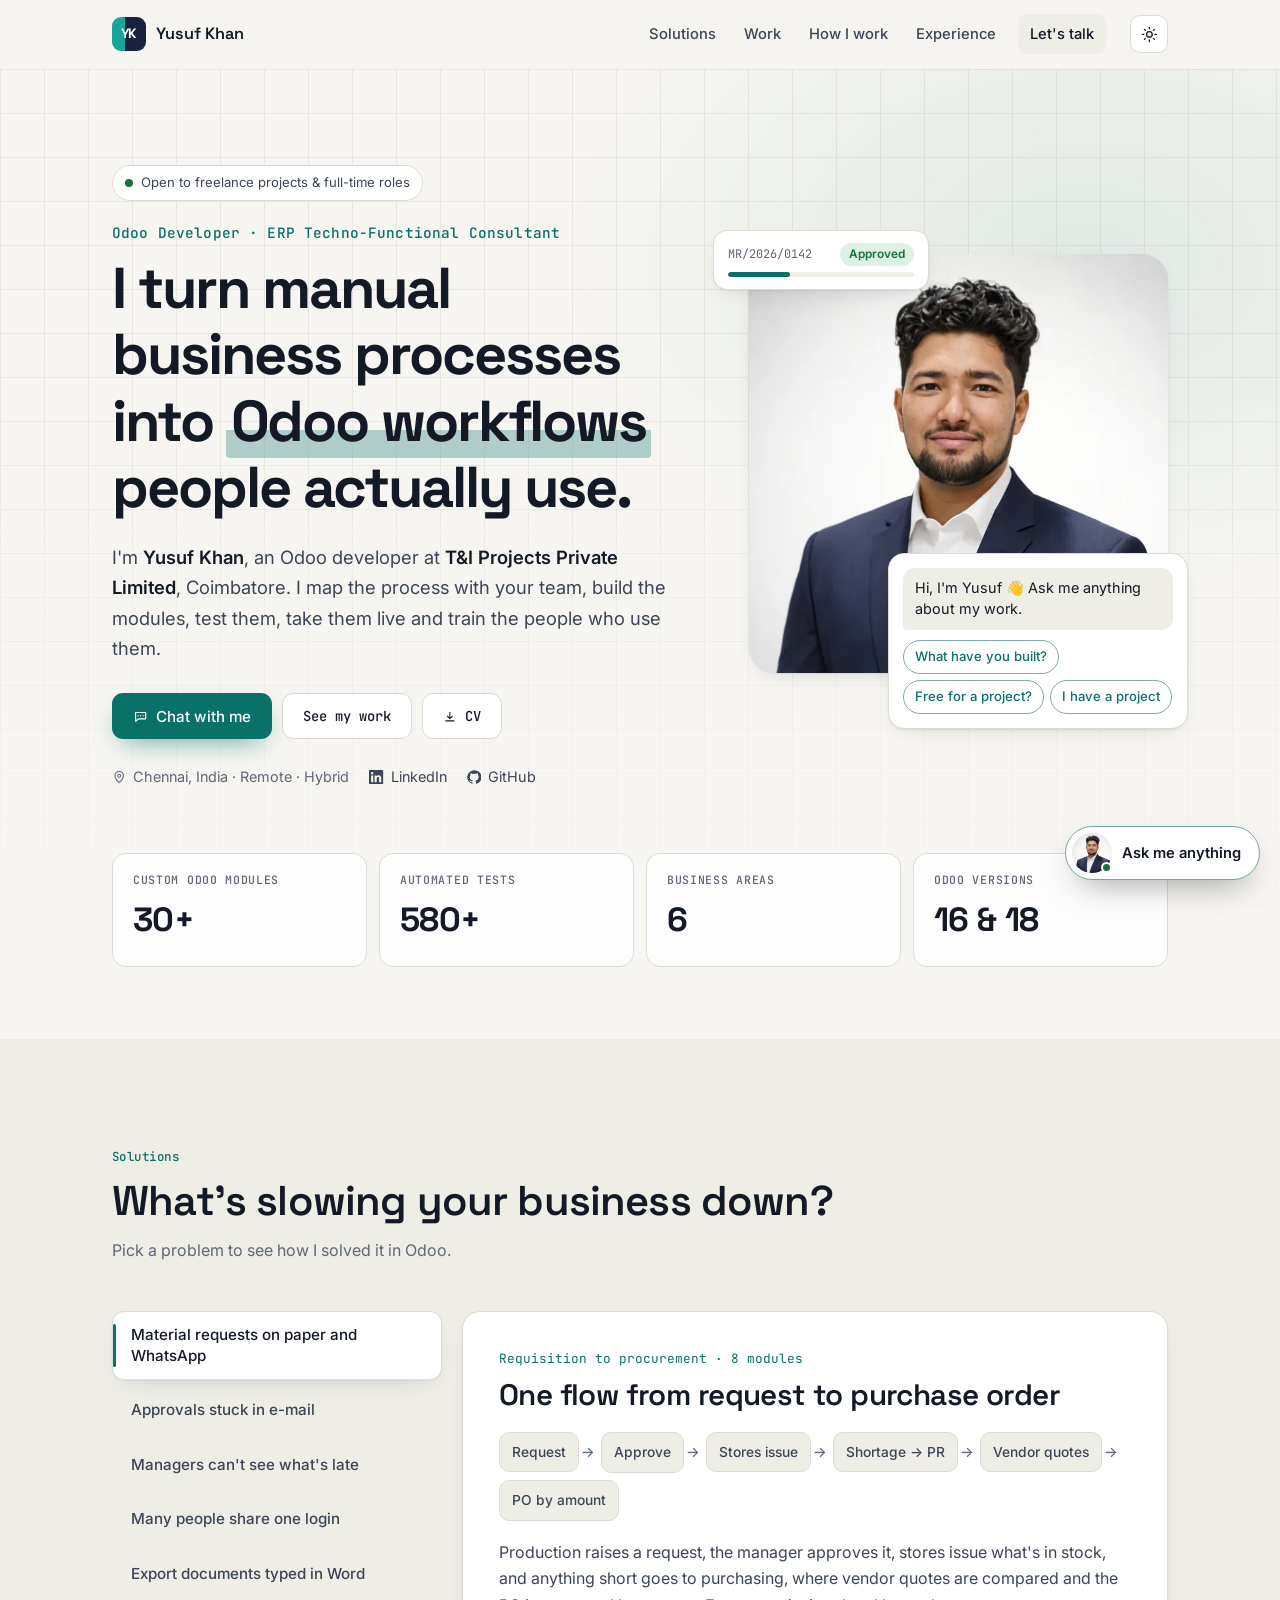
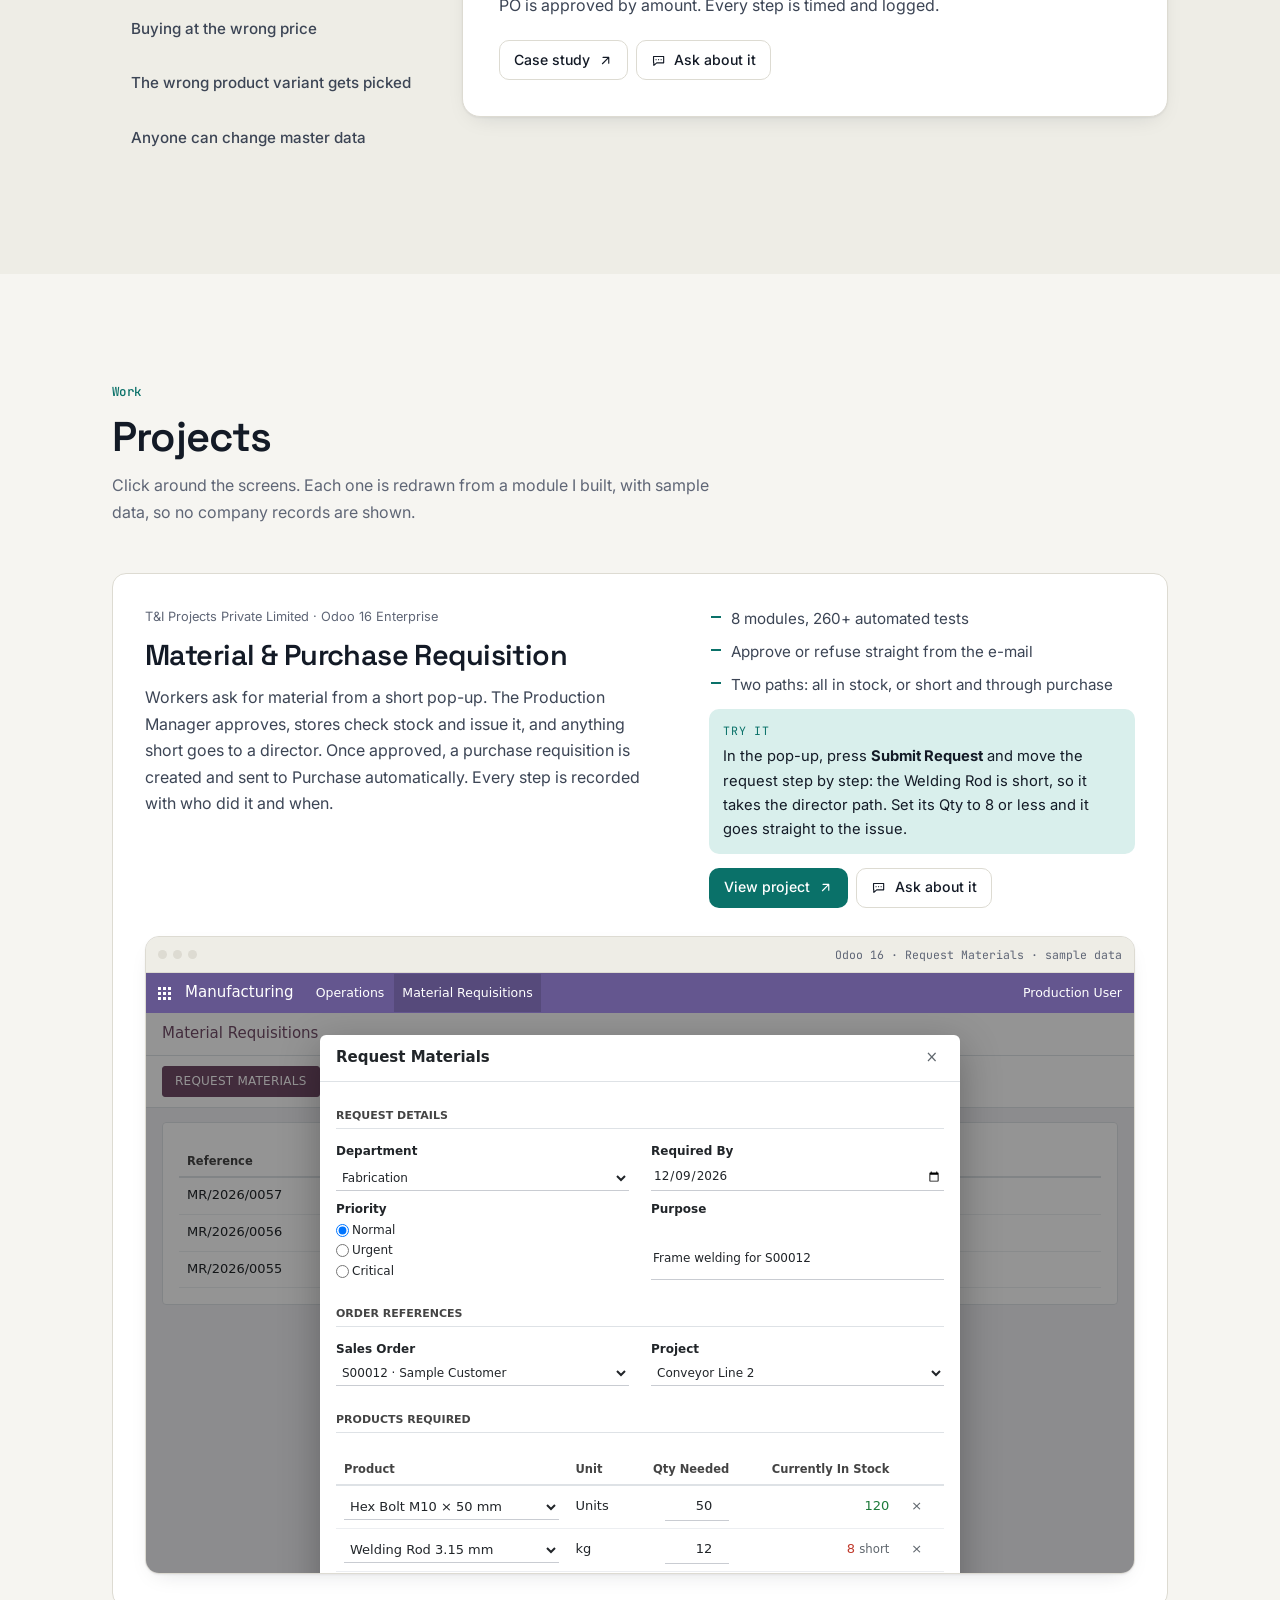
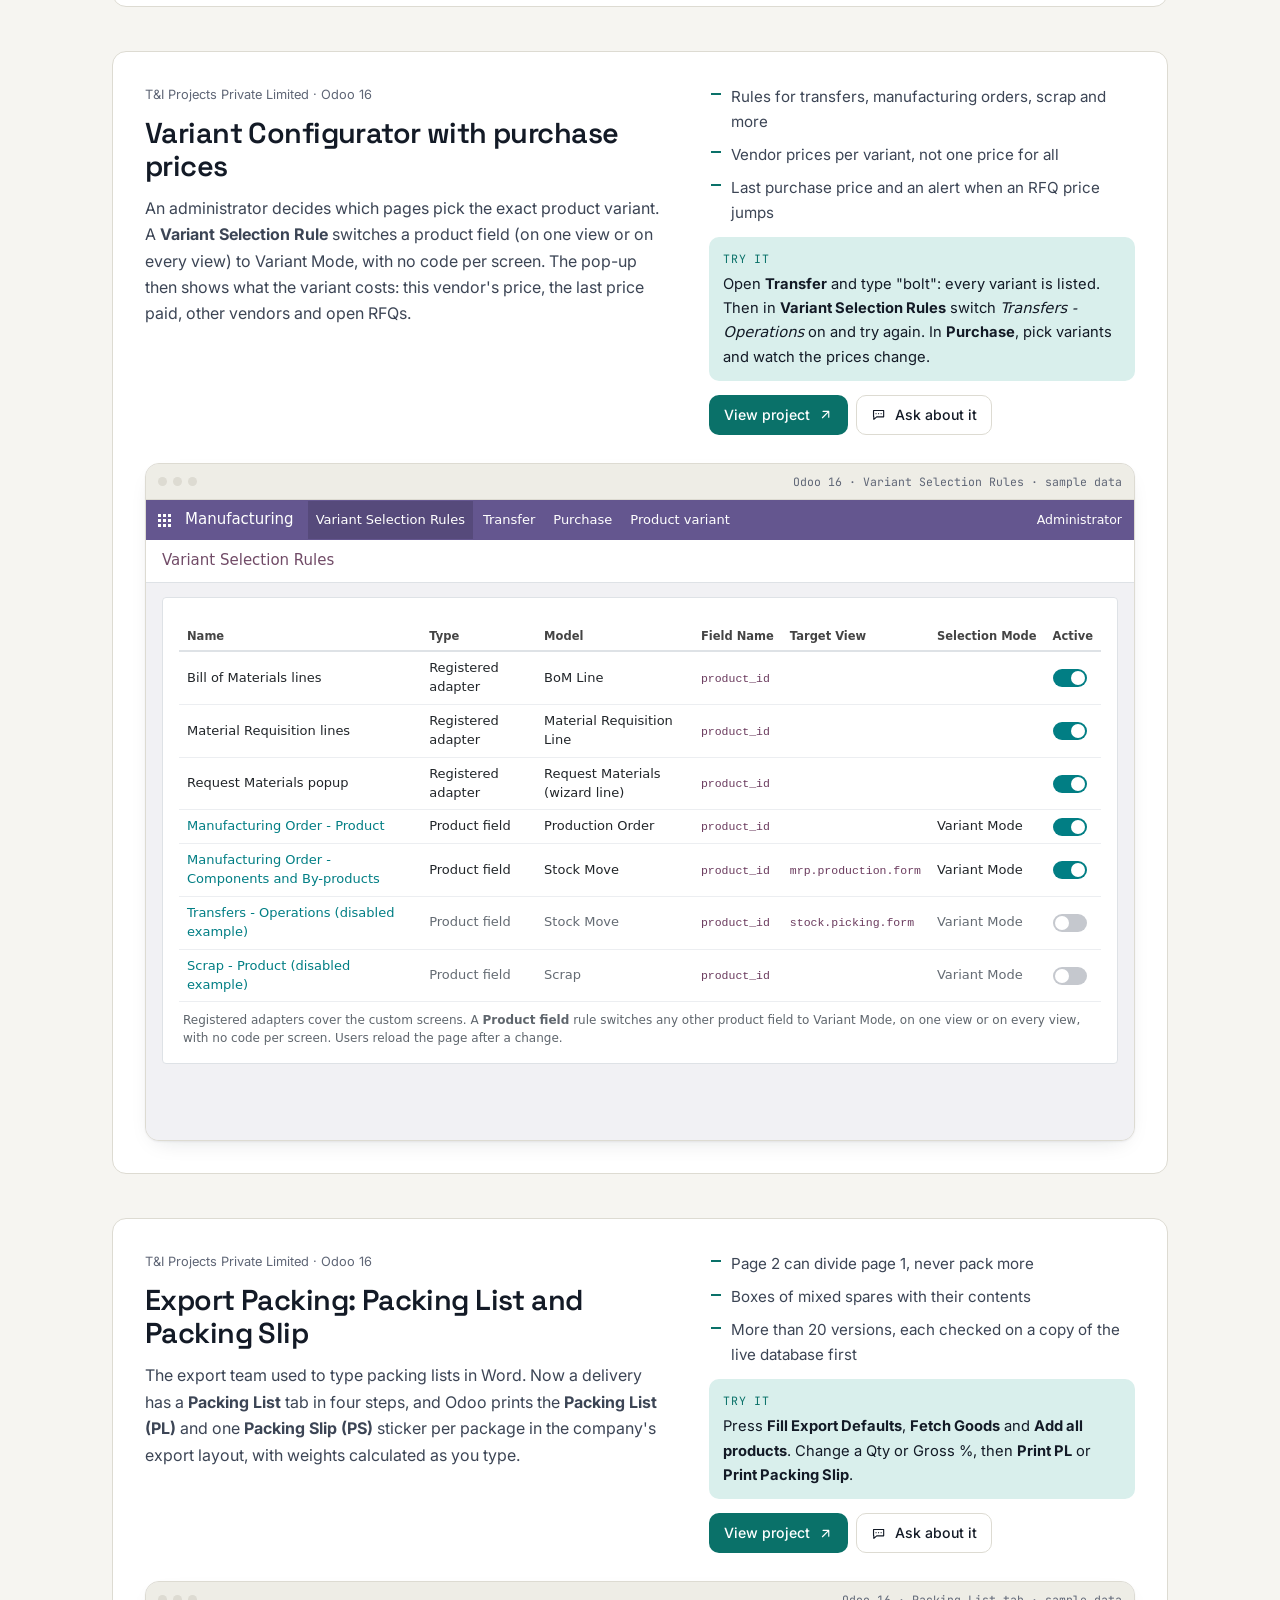
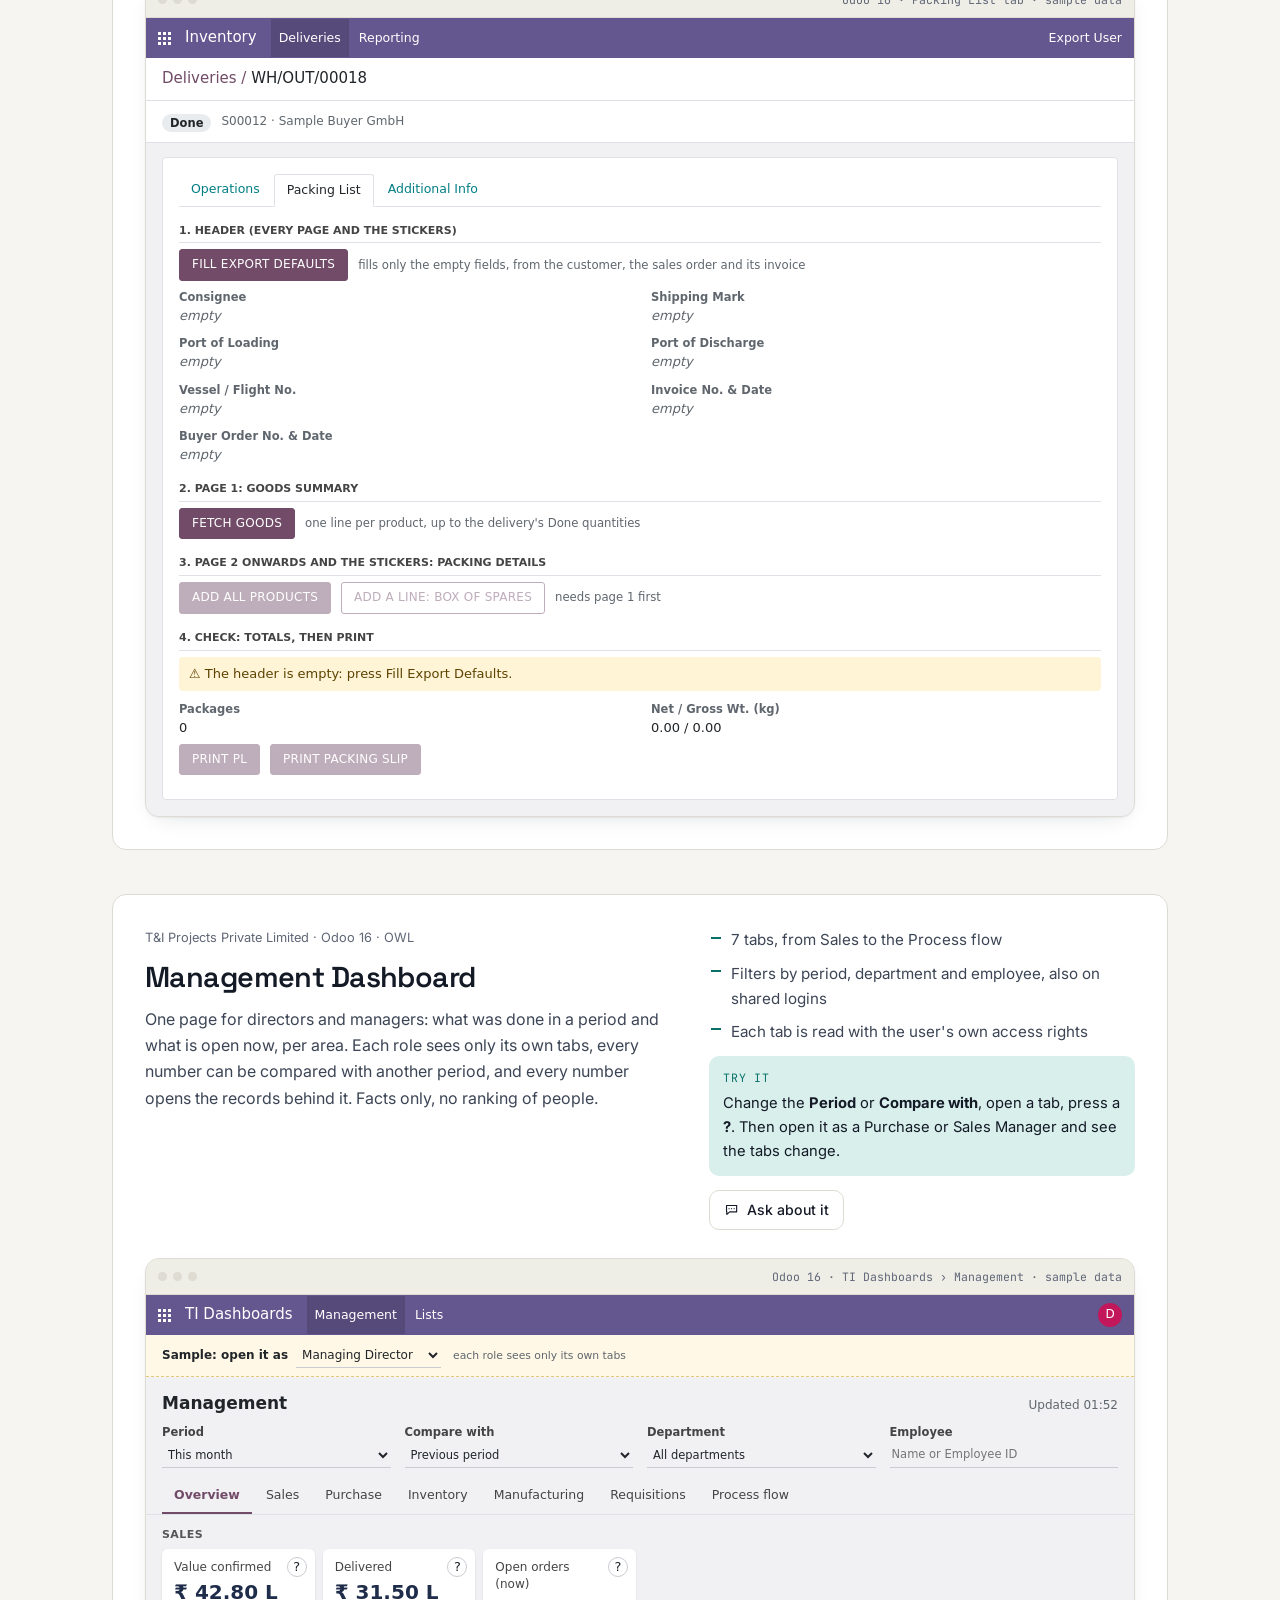
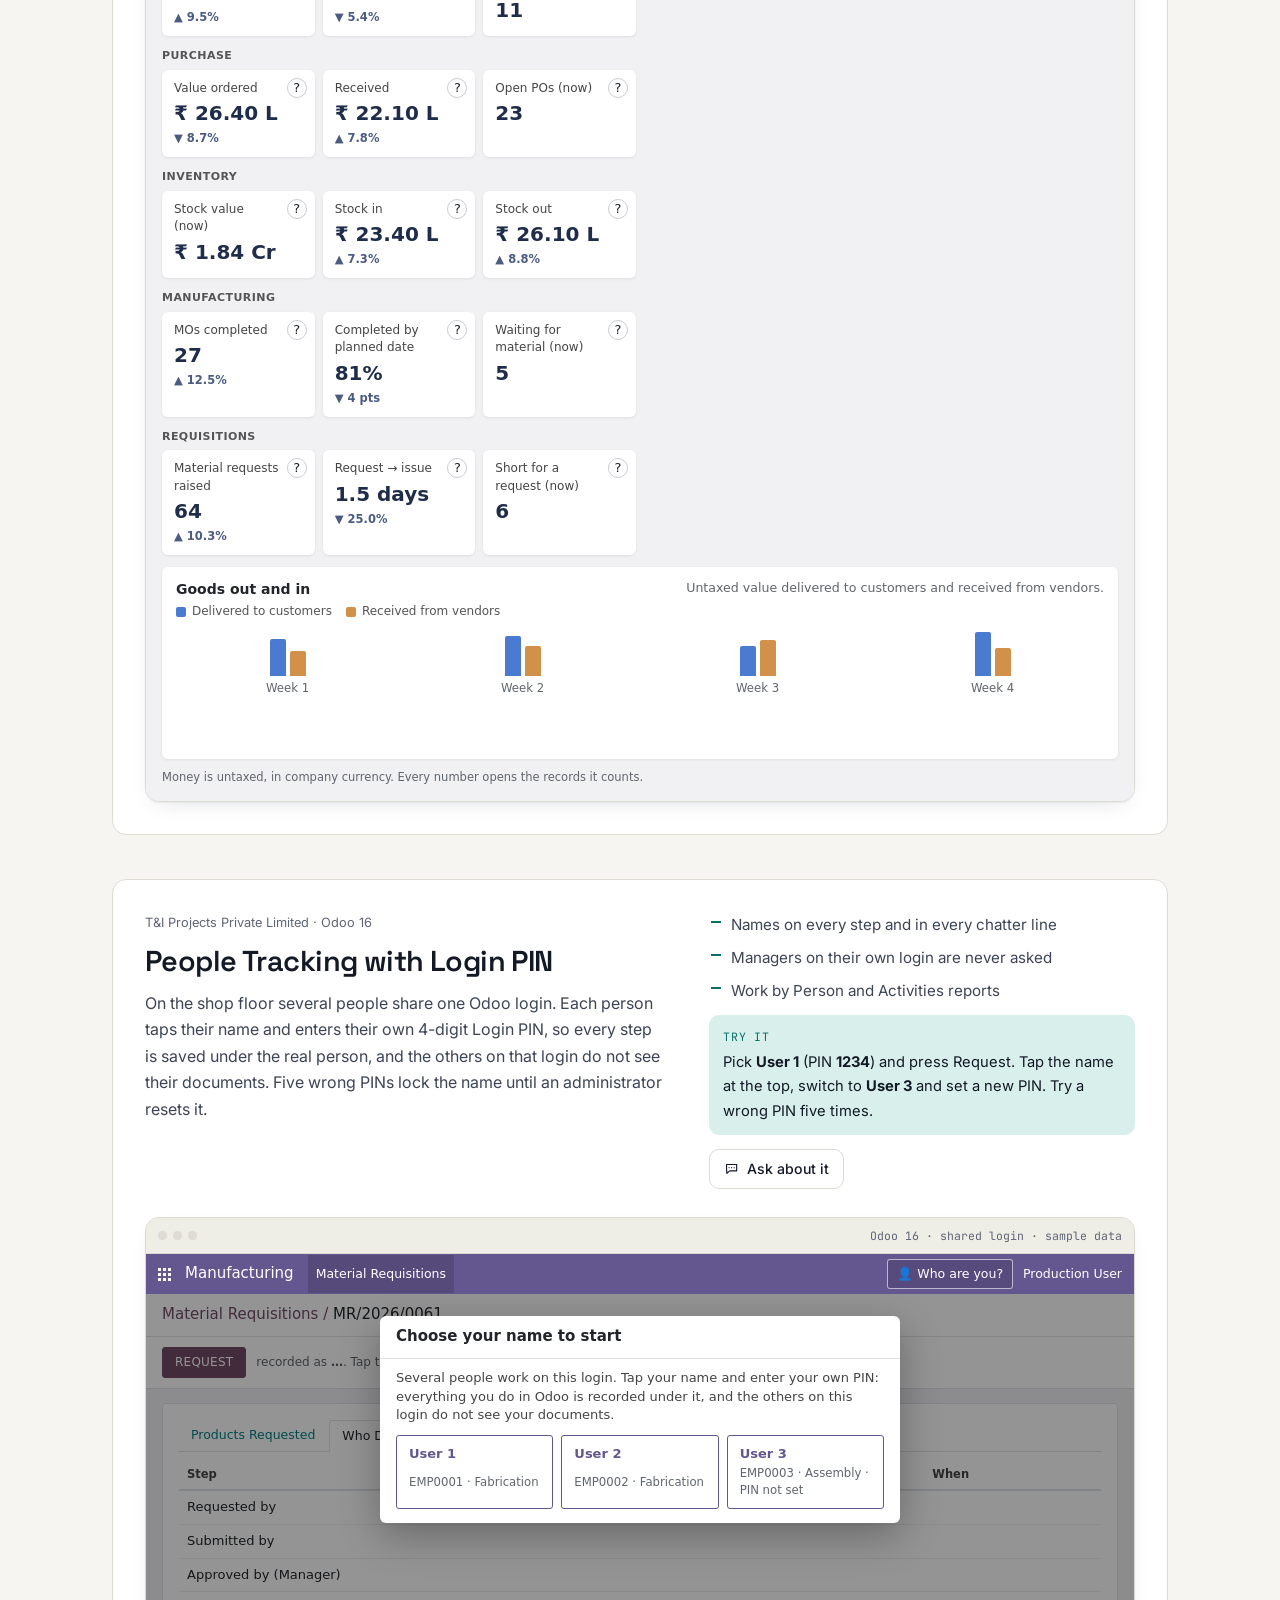
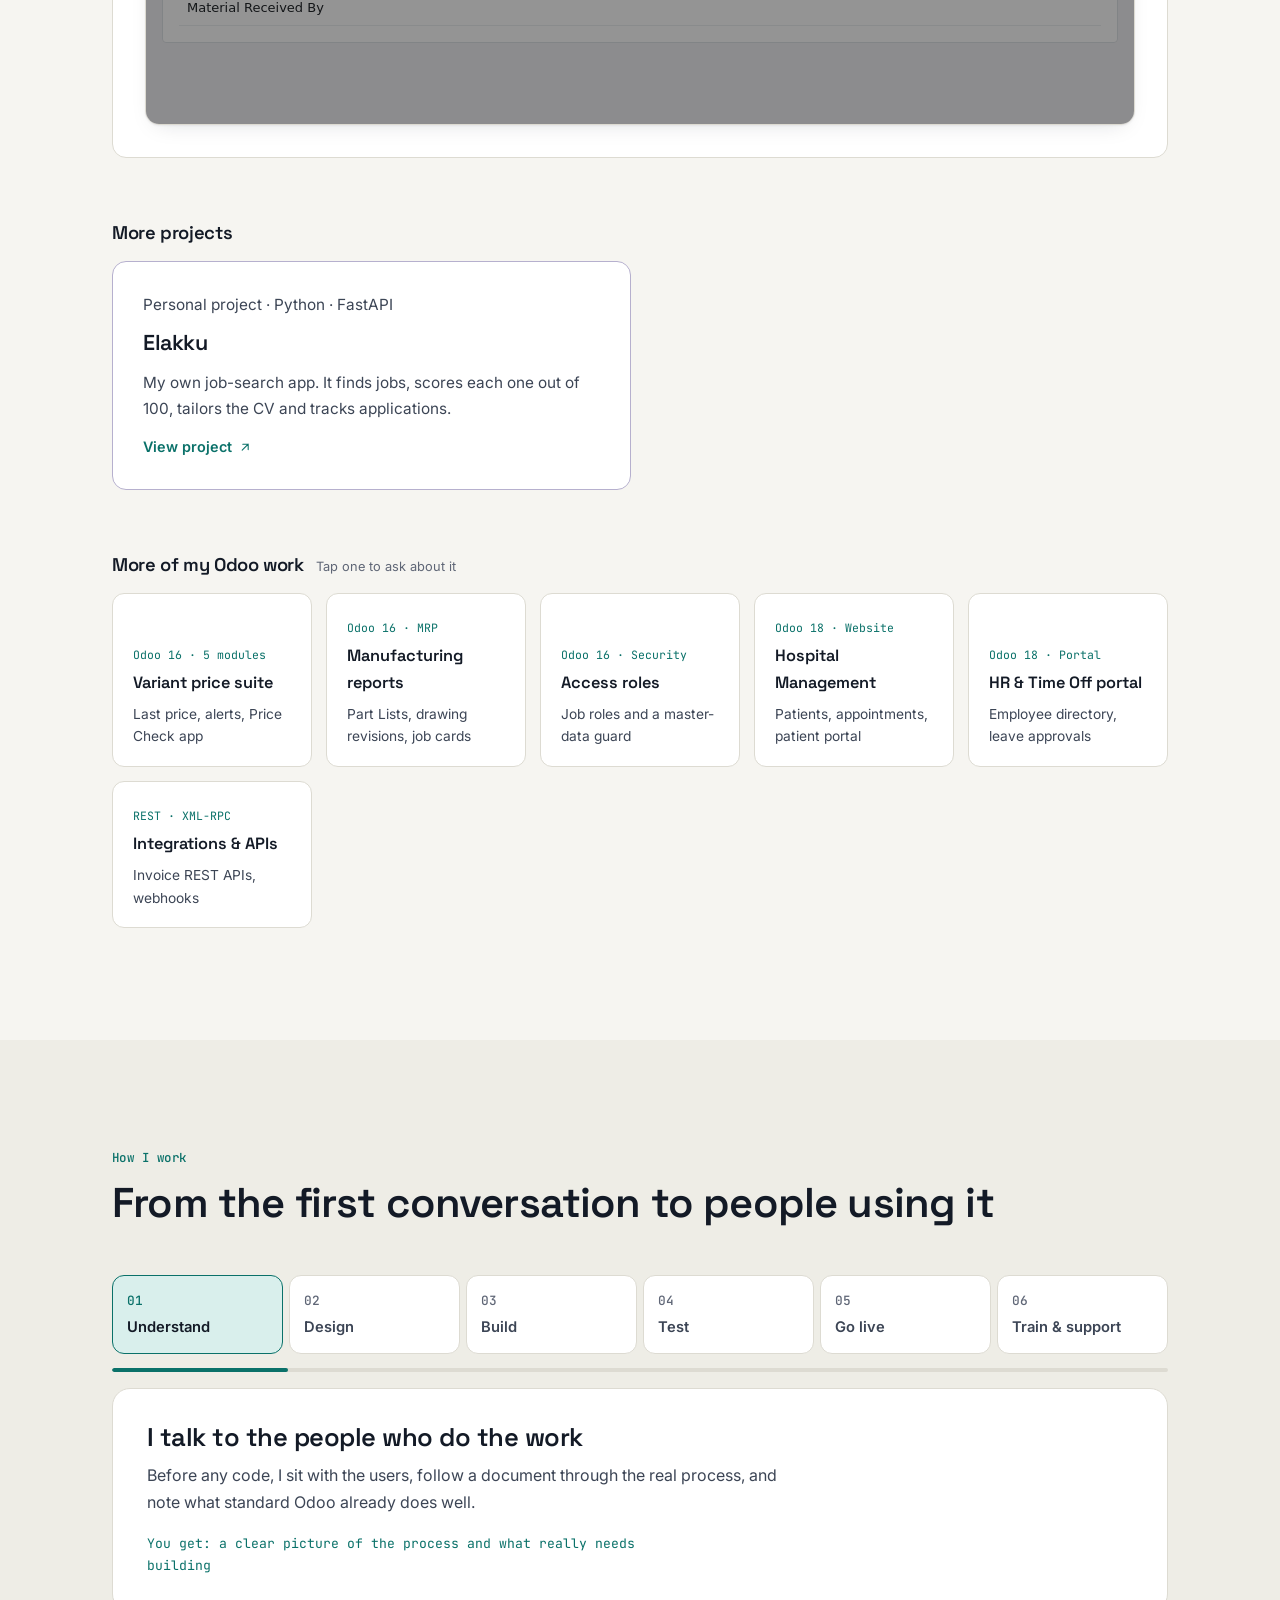
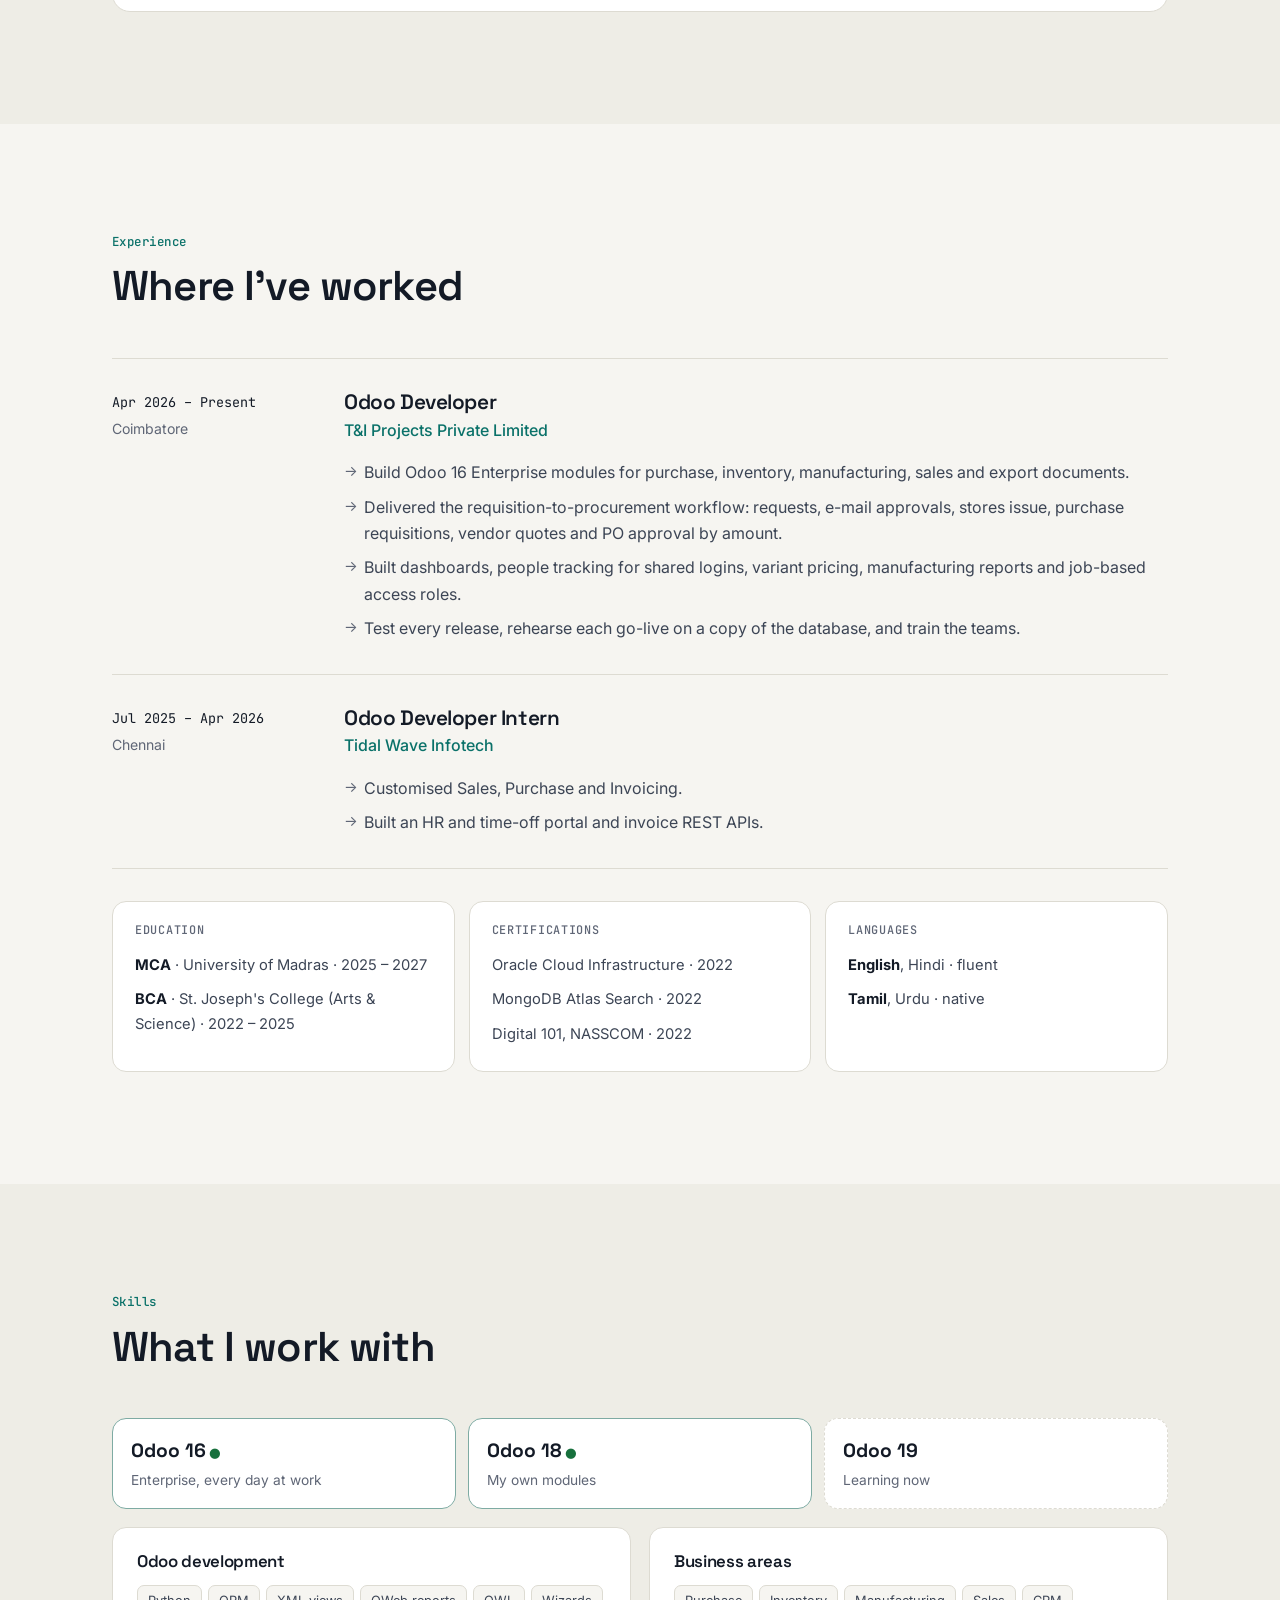
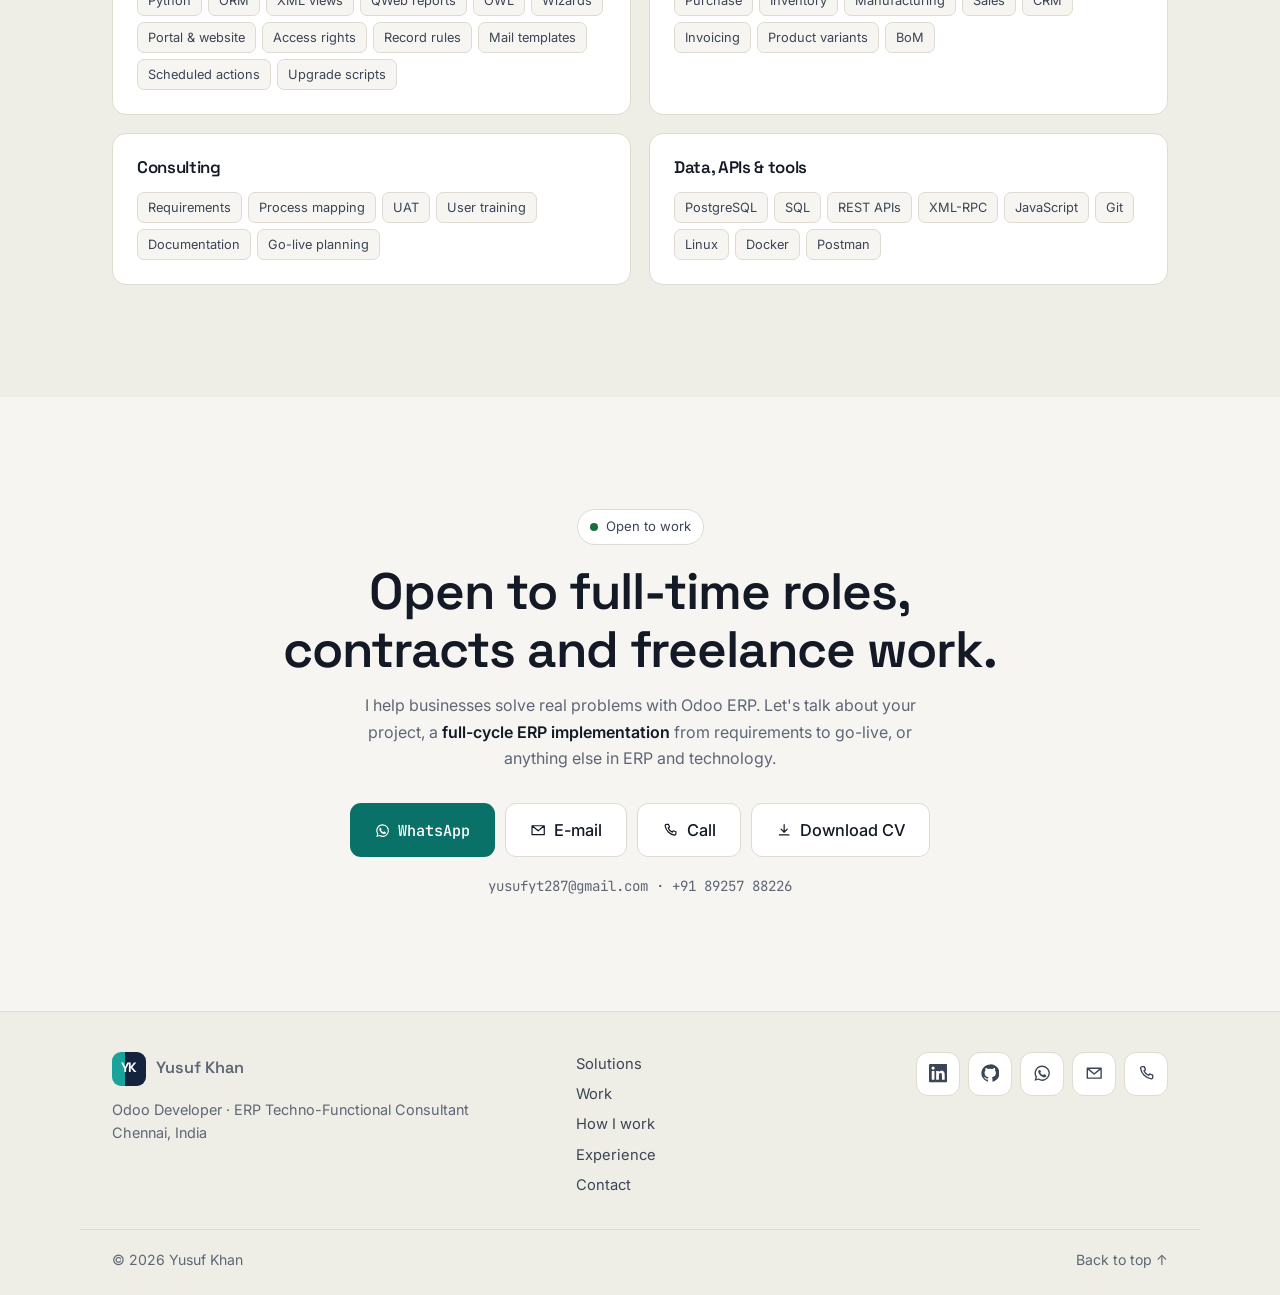
==== commit 5a7d1df3: "Add clickable Odoo project screens and update the chat - Projects section with five screens redrawn " ====
--- a/index.html
+++ b/index.html
@@ -26,6 +26,7 @@
   <link rel="preconnect" href="https://fonts.gstatic.com" crossorigin>
   <link href="https://fonts.googleapis.com/css2?family=Inter:wght@400;500;600&family=JetBrains+Mono:wght@400;500&family=Space+Grotesk:wght@500;600;700&display=swap" rel="stylesheet">
   <link rel="stylesheet" href="style.css">
+  <link rel="stylesheet" href="screens/screens.css">
 
   <!-- Applies the saved theme before paint so there is no flash -->
   <script>
@@ -204,38 +205,38 @@
             </div>
 
             <div class="solve-panel" role="tabpanel" id="p-dash" aria-labelledby="t-dash" hidden>
-              <p class="solve-tag mono">OWL dashboards</p>
-              <h3>Dashboards that show what's late, right now</h3>
-              <ol class="flow">
-                <li style="--i:0">Late now</li><li style="--i:1">Shortages</li><li style="--i:2">Waiting approval</li><li style="--i:3">Vendor on-time</li><li style="--i:4">Time per step</li>
-              </ol>
-              <p>A management dashboard and a My Work page for every role, built with OWL. Late items first, filtered by period, department and person, and each role sees only its own tabs.</p>
-              <div class="solve-acts">
-                <a class="btn btn-ghost btn-sm" href="work/material-requisition/">See screenshots<svg><use href="#i-arrow"/></svg></a>
+                <p class="solve-tag mono">OWL · TI Dashboards › Management</p>
+                <h3>One page for directors and managers</h3>
+                <ol class="flow">
+                  <li style="--i:0">Pick a period</li><li style="--i:1">Compare</li><li style="--i:2">7 tabs by role</li><li style="--i:3">Process flow</li><li style="--i:4">Open the records</li>
+                </ol>
+                <p>What was done in a period and what is open now, for Sales, Purchase, Inventory, Manufacturing and Requisitions, compared with the period before. Each role sees only its own tabs, and every number opens the records behind it.</p>
+                <div class="solve-acts">
+                <a class="btn btn-ghost btn-sm" href="#work">Try it<svg><use href="#i-arrow"/></svg></a>
                 <button class="btn btn-ghost btn-sm" type="button" data-chat="Tell me about the dashboards"><svg><use href="#i-chat"/></svg>Ask about it</button>
               </div>
             </div>
 
             <div class="solve-panel" role="tabpanel" id="p-login" aria-labelledby="t-login" hidden>
-              <p class="solve-tag mono">People tracking</p>
-              <h3>Know who really did it, even on a shared login</h3>
-              <ol class="flow">
-                <li style="--i:0">Log in</li><li style="--i:1">Pick your name</li><li style="--i:2">Enter PIN</li><li style="--i:3">Every action recorded</li>
-              </ol>
-              <p>After logging in, each person picks their name and enters their own PIN. Every create, confirm and approve across about 40 document types is recorded under that person, and managers get a work-by-person report.</p>
-              <div class="solve-acts">
+                <p class="solve-tag mono">People tracking</p>
+                <h3>Know who really did it, even on a shared login</h3>
+                <ol class="flow">
+                  <li style="--i:0">Log in</li><li style="--i:1">Pick your name</li><li style="--i:2">Enter your PIN</li><li style="--i:3">Every action recorded</li>
+                </ol>
+                <p>After logging in, each person picks their name and enters their own 4-digit Login PIN. Everything they do is recorded under their name, the others on that login don't see their documents, and directors get Work by Person and Activities reports.</p>
+                <div class="solve-acts">
                 <button class="btn btn-ghost btn-sm" type="button" data-chat="Tell me about people tracking on a shared login"><svg><use href="#i-chat"/></svg>Ask about it</button>
               </div>
             </div>
 
             <div class="solve-panel" role="tabpanel" id="p-pack" aria-labelledby="t-pack" hidden>
-              <p class="solve-tag mono">QWeb reports</p>
-              <h3>Export packing lists and stickers, straight from Odoo</h3>
-              <ol class="flow">
-                <li style="--i:0">Delivery</li><li style="--i:1">Packing details</li><li style="--i:2">Weights calculated</li><li style="--i:3">Packing list PDF</li><li style="--i:4">Package stickers</li>
-              </ol>
-              <p>The packing list prints in the company's own export layout, with package-wise stickers on a custom paper size. Net and gross weights come from the products automatically, so nothing is typed twice.</p>
-              <div class="solve-acts">
+                <p class="solve-tag mono">QWeb reports · Packing List &amp; Packing Slip</p>
+                <h3>Export packing lists and stickers, straight from Odoo</h3>
+                <ol class="flow">
+                  <li style="--i:0">Fill Export Defaults</li><li style="--i:1">Fetch Goods</li><li style="--i:2">Packing details</li><li style="--i:3">Print PL</li><li style="--i:4">Print Packing Slip</li>
+                </ol>
+                <p>A Packing List tab on the delivery in four steps. Page 2 can never pack more than page 1, boxes of spares list their contents, and weights are calculated as you type. The Packing List and one sticker per package print in the company's export layout.</p>
+                <div class="solve-acts">
                 <a class="btn btn-ghost btn-sm" href="work/export-packing/">Case study<svg><use href="#i-arrow"/></svg></a>
                 <button class="btn btn-ghost btn-sm" type="button" data-chat="Tell me about the export packing documents"><svg><use href="#i-chat"/></svg>Ask about it</button>
               </div>
@@ -254,15 +255,15 @@
             </div>
 
             <div class="solve-panel" role="tabpanel" id="p-var" aria-labelledby="t-var" hidden>
-              <p class="solve-tag mono">Variant configurator · manufacturing</p>
-              <h3>Pick the exact variant, everywhere it matters</h3>
-              <ol class="flow">
-                <li style="--i:0">Attribute pop-up</li><li style="--i:1">Exact variant</li><li style="--i:2">Variant Part List</li><li style="--i:3">Drawing revision</li>
-              </ol>
-              <p>Users choose the exact variant from an attribute pop-up in requests, BoMs and manufacturing orders. Part Lists print the variant code and attributes, and drawings carry numbered revisions with approval.</p>
-              <div class="solve-acts">
+                <p class="solve-tag mono">Variant configurator · Variant Selection Rules</p>
+                <h3>Pick the exact variant, and see what it cost</h3>
+                <ol class="flow">
+                  <li style="--i:0">Rule: Variant Mode</li><li style="--i:1">Attribute pop-up</li><li style="--i:2">Price panel</li><li style="--i:3">Exact variant on the line</li>
+                </ol>
+                <p>An administrator switches any screen's product field to Variant Mode with a rule, no code per screen. The pop-up picks the exact variant and shows this vendor's price, the last price paid, other vendors and open RFQs.</p>
+                <div class="solve-acts">
                 <a class="btn btn-ghost btn-sm" href="work/variant-configurator/">Case study<svg><use href="#i-arrow"/></svg></a>
-                <button class="btn btn-ghost btn-sm" type="button" data-chat="Tell me about manufacturing"><svg><use href="#i-chat"/></svg>Ask about it</button>
+                <button class="btn btn-ghost btn-sm" type="button" data-chat="Tell me about the variant configurator"><svg><use href="#i-chat"/></svg>Ask about it</button>
               </div>
             </div>
 
@@ -287,34 +288,105 @@
       <div class="container">
         <header class="section-head">
           <p class="eyebrow">Work</p>
-          <h2>Selected projects</h2>
+          <h2>Projects</h2>
+          <p class="section-sub">Click around the screens. Each one is redrawn from a module I built, with sample data, so no company records are shown.</p>
         </header>
 
+        <div class="projects">
+          <article class="project reveal">
+            <div class="project-text">
+              <div class="project-intro">
+              <p class="case-where">T&amp;I Projects Private Limited · Odoo 16 Enterprise</p>
+              <h3>Material &amp; Purchase Requisition</h3>
+              <p>Workers ask for material from a short pop-up. The Production Manager approves, stores check stock and issue it, and anything short goes to a director. Once approved, a purchase requisition is created and sent to Purchase automatically. Every step is recorded with who did it and when.</p>
+              </div>
+              <div class="project-side">
+              <ul class="case-points"><li>8 modules, 260+ automated tests</li><li>Approve or refuse straight from the e-mail</li><li>Two paths: all in stock, or short and through purchase</li></ul>
+              <p class="project-try"><span class="mono">Try it</span><span>In the pop-up, press <b>Submit Request</b> and move the request step by step: the Welding Rod is short, so it takes the director path. Set its Qty to 8 or less and it goes straight to the issue.</span></p>
+              <div class="case-actions"><a class="btn btn-primary btn-sm" href="work/material-requisition/">View project<svg><use href="#i-arrow"/></svg></a><button class="btn btn-ghost btn-sm" type="button" data-chat="Tell me about the requisition workflow"><svg><use href="#i-chat"/></svg>Ask about it</button></div>
+              </div>
+            </div>
+            <figure class="screen">
+              <div class="screen-bar" aria-hidden="true"><i></i><i></i><i></i><span>Odoo 16 · Request Materials · sample data</span></div>
+              <div data-screen="requisition"><p class="screen-fallback">A material request in Odoo: a short pop-up, then manager approval, stock check, and either the issue or the shortage path through a director and a purchase requisition.</p></div>
+            </figure>
+          </article>
+          <article class="project reveal">
+            <div class="project-text">
+              <div class="project-intro">
+              <p class="case-where">T&amp;I Projects Private Limited · Odoo 16</p>
+              <h3>Variant Configurator with purchase prices</h3>
+              <p>An administrator decides which pages pick the exact product variant. A <b>Variant Selection Rule</b> switches a product field (on one view or on every view) to Variant Mode, with no code per screen. The pop-up then shows what the variant costs: this vendor's price, the last price paid, other vendors and open RFQs.</p>
+              </div>
+              <div class="project-side">
+              <ul class="case-points"><li>Rules for transfers, manufacturing orders, scrap and more</li><li>Vendor prices per variant, not one price for all</li><li>Last purchase price and an alert when an RFQ price jumps</li></ul>
+              <p class="project-try"><span class="mono">Try it</span><span>Open <b>Transfer</b> and type "bolt": every variant is listed. Then in <b>Variant Selection Rules</b> switch <i>Transfers - Operations</i> on and try again. In <b>Purchase</b>, pick variants and watch the prices change.</span></p>
+              <div class="case-actions"><a class="btn btn-primary btn-sm" href="work/variant-configurator/">View project<svg><use href="#i-arrow"/></svg></a><button class="btn btn-ghost btn-sm" type="button" data-chat="Tell me about the variant configurator"><svg><use href="#i-chat"/></svg>Ask about it</button></div>
+              </div>
+            </div>
+            <figure class="screen">
+              <div class="screen-bar" aria-hidden="true"><i></i><i></i><i></i><span>Odoo 16 · Variant Selection Rules · sample data</span></div>
+              <div data-screen="variant"><p class="screen-fallback">The Variant Selection Rules list, a transfer whose product field switches between normal and variant selection, the configurator pop-up with the variant's purchase prices, and the variant's Purchase tab.</p></div>
+            </figure>
+          </article>
+          <article class="project reveal">
+            <div class="project-text">
+              <div class="project-intro">
+              <p class="case-where">T&amp;I Projects Private Limited · Odoo 16</p>
+              <h3>Export Packing: Packing List and Packing Slip</h3>
+              <p>The export team used to type packing lists in Word. Now a delivery has a <b>Packing List</b> tab in four steps, and Odoo prints the <b>Packing List (PL)</b> and one <b>Packing Slip (PS)</b> sticker per package in the company's export layout, with weights calculated as you type.</p>
+              </div>
+              <div class="project-side">
+              <ul class="case-points"><li>Page 2 can divide page 1, never pack more</li><li>Boxes of mixed spares with their contents</li><li>More than 20 versions, each checked on a copy of the live database first</li></ul>
+              <p class="project-try"><span class="mono">Try it</span><span>Press <b>Fill Export Defaults</b>, <b>Fetch Goods</b> and <b>Add all products</b>. Change a Qty or Gross %, then <b>Print PL</b> or <b>Print Packing Slip</b>.</span></p>
+              <div class="case-actions"><a class="btn btn-primary btn-sm" href="work/export-packing/">View project<svg><use href="#i-arrow"/></svg></a><button class="btn btn-ghost btn-sm" type="button" data-chat="Tell me about the export packing documents"><svg><use href="#i-chat"/></svg>Ask about it</button></div>
+              </div>
+            </div>
+            <figure class="screen">
+              <div class="screen-bar" aria-hidden="true"><i></i><i></i><i></i><span>Odoo 16 · Packing List tab · sample data</span></div>
+              <div data-screen="packing"><p class="screen-fallback">The Packing List tab of an export delivery in four steps, and the Packing List and Packing Slip it prints.</p></div>
+            </figure>
+          </article>
+          <article class="project reveal">
+            <div class="project-text">
+              <div class="project-intro">
+              <p class="case-where">T&amp;I Projects Private Limited · Odoo 16 · OWL</p>
+              <h3>Management Dashboard</h3>
+              <p>One page for directors and managers: what was done in a period and what is open now, per area. Each role sees only its own tabs, every number can be compared with another period, and every number opens the records behind it. Facts only, no ranking of people.</p>
+              </div>
+              <div class="project-side">
+              <ul class="case-points"><li>7 tabs, from Sales to the Process flow</li><li>Filters by period, department and employee, also on shared logins</li><li>Each tab is read with the user's own access rights</li></ul>
+              <p class="project-try"><span class="mono">Try it</span><span>Change the <b>Period</b> or <b>Compare with</b>, open a tab, press a <b>?</b>. Then open it as a Purchase or Sales Manager and see the tabs change.</span></p>
+              <div class="case-actions"><button class="btn btn-ghost btn-sm" type="button" data-chat="Tell me about the dashboards"><svg><use href="#i-chat"/></svg>Ask about it</button></div>
+              </div>
+            </div>
+            <figure class="screen">
+              <div class="screen-bar" aria-hidden="true"><i></i><i></i><i></i><span>Odoo 16 · TI Dashboards › Management · sample data</span></div>
+              <div data-screen="management"><p class="screen-fallback">The Management dashboard: tabs for Overview, Sales, Purchase, Inventory, Manufacturing, Requisitions and Process flow, with period and comparison filters.</p></div>
+            </figure>
+          </article>
+          <article class="project reveal">
+            <div class="project-text">
+              <div class="project-intro">
+              <p class="case-where">T&amp;I Projects Private Limited · Odoo 16</p>
+              <h3>People Tracking with Login PIN</h3>
+              <p>On the shop floor several people share one Odoo login. Each person taps their name and enters their own 4-digit Login PIN, so every step is saved under the real person, and the others on that login do not see their documents. Five wrong PINs lock the name until an administrator resets it.</p>
+              </div>
+              <div class="project-side">
+              <ul class="case-points"><li>Names on every step and in every chatter line</li><li>Managers on their own login are never asked</li><li>Work by Person and Activities reports</li></ul>
+              <p class="project-try"><span class="mono">Try it</span><span>Pick <b>User 1</b> (PIN <b>1234</b>) and press Request. Tap the name at the top, switch to <b>User 3</b> and set a new PIN. Try a wrong PIN five times.</span></p>
+              <div class="case-actions"><button class="btn btn-ghost btn-sm" type="button" data-chat="Tell me about people tracking on a shared login"><svg><use href="#i-chat"/></svg>Ask about it</button></div>
+              </div>
+            </div>
+            <figure class="screen">
+              <div class="screen-bar" aria-hidden="true"><i></i><i></i><i></i><span>Odoo 16 · shared login · sample data</span></div>
+              <div data-screen="people"><p class="screen-fallback">A "Choose your name to start" window with User 1, User 2 and User 3. Each enters a Login PIN, and the request records who did each step.</p></div>
+            </figure>
+          </article>
+        </div>
+
+        <h3 class="sub-head">More projects</h3>
         <div class="cases">
-          <article class="case case-feature reveal">
-            <a class="case-shot" href="work/material-requisition/" tabindex="-1" aria-hidden="true"><img src="images/work/requisition-dashboard.webp" width="800" height="703" alt="" loading="lazy" decoding="async"></a>
-            <p class="case-where">T&amp;I Projects · Odoo 16 Enterprise</p>
-            <h3>Material &amp; Purchase Requisition</h3>
-            <p>Material requests, approvals, stock checks, issue from stores and purchasing, all in one Odoo flow, with a dashboard for each team.</p>
-            <ul class="tags"><li>8 modules</li><li>260+ tests</li><li>Approvals by e-mail</li><li>OWL dashboards</li></ul>
-            <a class="case-link case-link-strong" href="work/material-requisition/">View project<svg><use href="#i-arrow"/></svg></a>
-          </article>
-
-          <article class="case reveal">
-            <a class="case-shot" href="work/export-packing/" tabindex="-1" aria-hidden="true"><img src="images/work/export-packing-details.webp" width="1200" height="793" alt="" loading="lazy" decoding="async"></a>
-            <p class="case-where">T&amp;I Projects · Odoo 16</p>
-            <h3>Export Packing Documents</h3>
-            <p>Packing lists and package stickers that match the company's export template, with weights calculated automatically.</p>
-            <a class="case-link case-link-strong" href="work/export-packing/">View project<svg><use href="#i-arrow"/></svg></a>
-          </article>
-
-          <article class="case reveal">
-            <p class="case-where">T&amp;I Projects · Odoo 16</p>
-            <h3>TI Variant Configurator</h3>
-            <p>Lets Purchase, BoM and requisitions pick the exact product variant from an attribute pop-up.</p>
-            <a class="case-link case-link-strong" href="work/variant-configurator/">View project<svg><use href="#i-arrow"/></svg></a>
-          </article>
-
           <article class="case case-own reveal">
             <p class="case-where">Personal project · Python · FastAPI</p>
             <h3>Elakku</h3>
@@ -325,8 +397,6 @@
 
         <h3 class="sub-head">More of my Odoo work <span class="sub-note">Tap one to ask about it</span></h3>
         <ul class="mini-grid">
-          <li class="mini reveal"><button type="button" data-chat="Tell me about the dashboards"><span class="mono">Odoo 16 · OWL</span><strong>Management dashboards</strong><span>Late work, shortages, time per step</span></button></li>
-          <li class="mini reveal"><button type="button" data-chat="Tell me about people tracking on a shared login"><span class="mono">Odoo 16</span><strong>People tracking with PIN</strong><span>Who did what on a shared login</span></button></li>
           <li class="mini reveal"><button type="button" data-chat="Tell me about the variant pricing"><span class="mono">Odoo 16 · 5 modules</span><strong>Variant price suite</strong><span>Last price, alerts, Price Check app</span></button></li>
           <li class="mini reveal"><button type="button" data-chat="Tell me about manufacturing"><span class="mono">Odoo 16 · MRP</span><strong>Manufacturing reports</strong><span>Part Lists, drawing revisions, job cards</span></button></li>
           <li class="mini reveal"><button type="button" data-chat="How do you handle access rights?"><span class="mono">Odoo 16 · Security</span><strong>Access roles</strong><span>Job roles and a master-data guard</span></button></li>
@@ -480,27 +550,9 @@
     <!-- Contact -->
     <section id="contact" class="section contact">
       <div class="container">
-        <p class="eyebrow">Let's talk</p>
-        <h2 class="contact-title">Tell me what you need.</h2>
-        <p class="section-sub">I'll reply with a few questions, then a <strong>quote and timeline</strong>. Every project is different, and my rates are flexible.</p>
-
-        <div class="start-grid">
-          <button type="button" class="start reveal" data-chat-flow="project">
-            <span class="start-icon"><svg><use href="#i-chat"/></svg></span>
-            <strong>I have a project</strong>
-            <span>Three quick questions, then a ready message for WhatsApp or e-mail.</span>
-          </button>
-          <button type="button" class="start reveal" data-chat-flow="job">
-            <span class="start-icon"><svg><use href="#i-arrow"/></svg></span>
-            <strong>I'm hiring</strong>
-            <span>For a full-time role, in Chennai, remote or abroad.</span>
-          </button>
-          <button type="button" class="start reveal" data-chat>
-            <span class="start-icon"><svg><use href="#i-chat"/></svg></span>
-            <strong>Just a question</strong>
-            <span>Ask my chat anything about my work and skills.</span>
-          </button>
-        </div>
+        <p class="status"><span class="dot" aria-hidden="true"></span>Open to work</p>
+        <h2 class="contact-title">Open to full-time roles, contracts and freelance work.</h2>
+        <p class="section-sub">I help businesses solve real problems with Odoo ERP. Let's talk about your project, a <strong>full-cycle ERP implementation</strong> from requirements to go-live, or anything else in ERP and technology.</p>
 
         <div class="contact-row">
           <a href="https://wa.me/918925788226?text=Hi%20Yusuf%2C%20I%20found%20you%20through%20your%20website." class="btn btn-primary btn-lg" target="_blank" rel="noopener"><svg><use href="#i-whatsapp"/></svg>WhatsApp</a>
@@ -544,6 +596,7 @@
   </footer>
 
   <script src="script.js"></script>
+  <script src="/screens/screens.js" defer></script>
   <script src="/chat/chat.js" defer></script>
 </body>
 </html>
--- a/style.css
+++ b/style.css
@@ -714,15 +714,8 @@
 
 /* ---------- Contact ---------- */
 .contact .eyebrow { margin-bottom: 14px; }
-.start-grid { display: grid; grid-template-columns: repeat(3, minmax(0, 1fr)); gap: 14px; max-width: 920px; margin: 36px auto 0; text-align: left; }
-.start {
-  display: grid; gap: 6px; align-content: start; padding: 22px; border-radius: 16px; cursor: pointer;
-  border: 1px solid var(--line); background: var(--surface); transition: border-color .2s, transform .2s, box-shadow .2s;
-}
-.start:hover { border-color: var(--accent); transform: translateY(-3px); box-shadow: var(--shadow); }
-.start-icon { display: grid; place-items: center; width: 40px; height: 40px; margin-bottom: 6px; border-radius: 11px; background: var(--accent-soft); color: var(--accent); font-size: 1.2rem; }
-.start strong { font-family: var(--font-display); font-size: 1.1rem; color: var(--ink); }
-.start span:last-child { font-size: .9rem; color: var(--ink-2); }
+.contact .status { margin: 0 auto 18px; }
+.contact-title { max-width: 24ch; text-wrap: balance; }
 
 /* ---------- Footer ---------- */
 .footer { padding: 40px 0 24px; background: var(--bg-alt); }
@@ -849,7 +842,6 @@
   .hero-chat { position: static; width: auto; padding: 0; border: 0; background: none; box-shadow: none; }
   .hero-chat-bubble { background: var(--surface); border: 1px solid var(--line); }
   .creds, .versions { grid-template-columns: 1fr; }
-  .start-grid { grid-template-columns: 1fr; }
 }
 
 @media (max-width: 560px) {
@@ -864,3 +856,29 @@
   .chat { inset: 0; width: auto; height: auto; border-radius: 0; border: 0; }
   .chat-head .chat-close { width: 44px; height: 44px; }
 }
+
+/* ---------- Projects with clickable screens ---------- */
+.projects { display: grid; gap: clamp(28px, 4vw, 44px); }
+.project {
+  display: grid; gap: clamp(20px, 3vw, 28px);
+  padding: clamp(20px, 3vw, 32px); border-radius: var(--radius); background: var(--surface); border: 1px solid var(--line);
+}
+.project-text { display: grid; grid-template-columns: minmax(0, 1.1fr) minmax(0, .9fr); gap: 16px 44px; align-items: start; }
+.project-intro, .project-side { display: grid; gap: 12px; align-content: start; }
+.project-intro h3 { font-size: clamp(1.4rem, 2.4vw, 1.8rem); }
+.project-intro > p:last-child { color: var(--ink-2); }
+.project-side .case-actions { gap: 8px; }
+.project-try {
+  display: grid; gap: 4px; padding: 12px 14px; border-radius: 10px; align-self: start;
+  background: var(--accent-soft); color: var(--ink); font-size: .92rem;
+}
+.project-try .mono { font-size: .72rem; text-transform: uppercase; letter-spacing: .06em; color: var(--accent); }
+@media (max-width: 820px) {
+  .project-text { grid-template-columns: 1fr; }
+}
+@media (max-width: 560px) {
+  .project { padding: 16px; }
+  .project .screen { margin: 0 -8px; }
+}
+.shots-live { display: grid; gap: 22px; margin-top: 16px; }
+.cs-section .screen { margin-top: 16px; }
--- a/screens/screens.css
+++ b/screens/screens.css
@@ -0,0 +1,316 @@
+/* Clickable Odoo screens (screens.js). Odoo's own light look in both site themes, like a screenshot. */
+.screen {
+  margin: 0; border-radius: 14px; overflow: hidden; border: 1px solid var(--line);
+  background: #f1f1f4; box-shadow: var(--shadow); container-type: inline-size;
+}
+.screen-bar {
+  display: flex; align-items: center; gap: 6px; padding: 8px 12px;
+  background: var(--bg-alt); border-bottom: 1px solid var(--line);
+  font-family: var(--font-mono); font-size: .72rem; color: var(--muted);
+}
+.screen-bar i { width: 9px; height: 9px; border-radius: 50%; background: var(--line); }
+.screen-bar span { margin-left: auto; }
+.screen-fallback { padding: 24px; color: #4b4f5c; }
+
+.oe {
+  --o-purple: #64568f; --o-btn: #714b67; --o-ink: #212529; --o-muted: #5f666d; --o-line: #dee2e6;
+  --o-red: #c0392b; --o-amber: #b06b00; --o-green: #1d7a3a; --o-blue: #1f5fbf;
+  position: relative; min-height: 470px; color: var(--o-ink); background: #f1f1f4; color-scheme: light;
+  font: 13px/1.45 Roboto, "Segoe UI", system-ui, sans-serif; text-align: left;
+}
+.oe[data-screen="requisition"] { min-height: 600px; }
+.oe button, .oe input, .oe select { font: inherit; }
+.oe button { cursor: pointer; }
+.oe :focus-visible { outline: 2px solid var(--o-blue); outline-offset: 1px; }
+.oe small { color: var(--o-muted); font-size: .9em; }
+.oe b { font-weight: 600; }
+.oe-red { color: var(--o-red) !important; }
+.oe-green { color: var(--o-green); }
+
+/* Navbar */
+.oe-nav { display: flex; align-items: center; gap: 14px; height: 40px; padding: 0 12px; background: var(--o-purple); color: #fff; }
+.oe-apps { display: grid; grid-template-columns: repeat(3, 3px); gap: 2px; }
+.oe-apps i { width: 3px; height: 3px; background: #fff; }
+.oe-app { font-size: 15px; }
+.oe-menu { display: flex; gap: 2px; min-width: 0; overflow: hidden; }
+.oe-menu > * { padding: 10px 8px; border: 0; background: none; color: #fff; font-size: 12.5px; white-space: nowrap; }
+.oe-menu .on { background: rgba(0,0,0,.14); color: #fff; }
+.oe-menu button:hover { background: rgba(0,0,0,.1); }
+.oe-right { margin-left: auto; display: flex; align-items: center; gap: 10px; font-size: 12.5px; white-space: nowrap; }
+.oe-avatar { display: grid; place-items: center; width: 24px; height: 24px; border-radius: 50%; background: #c2185b; font-size: 12px; }
+.oe-who { padding: 5px 9px; border: 1px solid rgba(255,255,255,.6); border-radius: 3px; background: rgba(0,0,0,.12); color: #fff; }
+.oe-who:hover { background: rgba(0,0,0,.25); }
+.oe-login, .oe-user { color: #fff; }
+
+.oe-body { padding: 0 0 16px; }
+.oe-page-title { padding: 10px 16px; background: #fff; border-bottom: 1px solid var(--o-line); font-size: 15px; color: var(--o-btn); }
+.oe-page-title b { color: var(--o-ink); font-weight: 500; }
+.oe-control { display: flex; flex-wrap: wrap; align-items: center; gap: 10px; padding: 10px 16px; background: #fff; border-bottom: 1px solid var(--o-line); }
+.oe-hint { color: var(--o-muted); font-size: 12px; }
+.oe-pad { padding: 10px 4px 0; }
+
+.oe-btn { padding: 6px 12px; border: 1px solid var(--o-btn); border-radius: 3px; background: var(--o-btn); color: #fff; font-size: 12px !important; font-weight: 500; text-transform: uppercase; letter-spacing: .02em; }
+.oe-btn:hover { background: #5e3d56; }
+.oe-btn:disabled { opacity: .45; cursor: not-allowed; }
+.oe-btn-2 { background: #fff; color: var(--o-btn); }
+.oe-btn-2:hover { background: #f3eef2; }
+.oe-link { border: 0; background: none; padding: 6px 0; color: #017e84; }
+.oe-link:hover { text-decoration: underline; }
+.oe-x { border: 0; background: none; font-size: 20px; line-height: 1; color: var(--o-muted); padding: 2px 6px; }
+
+.oe-sheet { margin: 14px 16px 0; padding: 16px; background: #fff; border: 1px solid var(--o-line); border-radius: 4px; }
+.oe-blank { display: grid; justify-items: start; gap: 12px; padding: 28px 22px; }
+.oe-blank p { max-width: 46ch; color: #444; }
+
+/* Status bar (arrows like Odoo's) */
+.oe-status { display: flex; flex-wrap: wrap; gap: 2px; margin: 0; padding: 8px 16px; list-style: none; background: #fff; border-bottom: 1px solid var(--o-line); }
+.oe-status li { padding: 3px 12px 3px 10px; font-size: 10.5px; text-transform: uppercase; color: var(--o-muted); background: #f3f3f5; clip-path: polygon(0 0, calc(100% - 6px) 0, 100% 50%, calc(100% - 6px) 100%, 0 100%, 6px 50%); }
+.oe-status li.past { color: #555; background: #e7e4ef; }
+.oe-status li.on { color: #fff; background: var(--o-purple); font-weight: 600; }
+
+/* Forms */
+.oe-grid2 { display: grid; grid-template-columns: 1fr 1fr; gap: 10px 22px; }
+.oe-grid2 label, .oe-grid2 fieldset { display: grid; gap: 3px; font-weight: 600; font-size: 12px; }
+.oe fieldset { border: 0; padding: 0; min-width: 0; }
+.oe legend { padding: 0; font-weight: 600; font-size: 12px; margin-bottom: 3px; }
+.oe-radio { display: inline-flex !important; align-items: center; gap: 4px; margin-right: 10px; font-weight: 400 !important; }
+.oe input[type="text"], .oe input[type="number"], .oe input[type="date"], .oe input[inputmode], .oe select {
+  width: 100%; min-width: 0; padding: 4px 2px; border: 0; border-bottom: 1px solid #c9ccd2; border-radius: 0; background: transparent; color: var(--o-ink); font-weight: 400;
+}
+.oe input:focus, .oe select:focus { border-bottom-color: #017e84; outline: none; }
+.oe-read p { display: grid; gap: 1px; }
+.oe-read span { font-size: 11.5px; font-weight: 600; color: var(--o-muted); }
+.oe-sep { margin: 16px 0 4px; padding-bottom: 4px; border-bottom: 1px solid var(--o-line); font-size: 11px; font-weight: 700; text-transform: uppercase; color: #444; }
+.oe-note { margin-top: 12px; padding: 8px 10px; border-radius: 3px; background: #fff4e0; color: #6b4600; }
+
+/* Tables */
+.oe-table-wrap { overflow-x: auto; }
+.oe-table { width: 100%; border-collapse: collapse; margin-top: 8px; }
+.oe-table th { padding: 6px 8px; border-bottom: 2px solid var(--o-line); font-size: 11.5px; font-weight: 600; text-align: left; color: #444; white-space: nowrap; }
+.oe-table td { padding: 7px 8px; border-bottom: 1px solid #eceef1; vertical-align: middle; }
+.oe-table .num { text-align: right; }
+.oe-table input[type="number"] { width: 64px; text-align: right; }
+.oe-table select { min-width: 150px; }
+.oe-new { animation: oe-flash 1.4s ease-out; }
+@keyframes oe-flash { from { background: #fff3b0; } to { background: transparent; } }
+.oe-name { color: var(--o-btn); }
+.oe-tabs { display: flex; gap: 2px; border-bottom: 1px solid var(--o-line); }
+.oe-tabs span { padding: 6px 12px; color: #017e84; font-size: 12.5px; }
+.oe-tabs .on { color: var(--o-ink); border: 1px solid var(--o-line); border-bottom-color: #fff; margin-bottom: -1px; background: #fff; border-radius: 3px 3px 0 0; }
+
+/* Chatter / timeline */
+.oe-chatter { margin: 14px 16px 0; display: grid; gap: 10px; }
+.oe-chatter-h { font-size: 11px; font-weight: 700; text-transform: uppercase; color: #555; }
+.oe-msg { display: flex; gap: 10px; }
+.oe-msg i { flex: none; display: grid; place-items: center; width: 28px; height: 28px; border-radius: 50%; background: #2e7d6b; color: #fff; font-style: normal; font-weight: 600; }
+.oe-msg p { color: #333; }
+
+/* Dialogs sit over the screen, not the page */
+.oe-dialog { position: absolute; inset: 40px 0 0; display: grid; place-items: start center; padding: 22px 12px; background: rgba(0,0,0,.42); z-index: 2; overflow: auto; }
+.oe-dialog[hidden] { display: none; }
+.oe-dialog-box { width: min(520px, 100%); padding: 0 16px 14px; background: #fff; border-radius: 6px; box-shadow: 0 12px 40px rgba(0,0,0,.3); display: grid; gap: 10px; }
+.oe-dialog-box.oe-wide { width: min(640px, 100%); }
+.oe-dialog-box header { display: flex; align-items: center; justify-content: space-between; margin: 0 -16px; padding: 10px 16px; border-bottom: 1px solid var(--o-line); font-size: 15px; }
+.oe-dialog-box footer { display: flex; gap: 8px; margin: 4px -16px 0; padding: 10px 16px 0; border-top: 1px solid var(--o-line); }
+.oe-dialog-box > p { color: #444; }
+
+/* People */
+.oe-people { display: grid; grid-template-columns: repeat(auto-fit, minmax(120px, 1fr)); gap: 8px; }
+.oe-person { display: grid; gap: 1px; padding: 9px 12px; text-align: left; border: 1px solid var(--o-purple); border-radius: 3px; background: #fff; color: var(--o-purple); }
+.oe-person:hover { background: #f4f2f9; }
+.oe-person.on { background: var(--o-purple); color: #fff; }
+.oe-person.on small { color: rgba(255,255,255,.8); }
+.oe-pin { display: flex; flex-wrap: wrap; align-items: flex-end; gap: 8px 10px; padding-top: 10px; border-top: 1px solid var(--o-line); }
+.oe-pin label { display: grid; gap: 3px; font-weight: 600; font-size: 12px; }
+.oe-pin input { width: 110px !important; letter-spacing: .3em; }
+.oe-pin small, .oe-pin p { flex-basis: 100%; }
+
+/* Dashboard */
+.oe-dash-head { display: flex; flex-wrap: wrap; align-items: baseline; gap: 6px; padding: 14px 16px 4px; font-size: 17px; }
+.oe-dash-head span { margin-left: auto; font-size: 12px; color: var(--o-muted); }
+.oe-tiles { display: grid; grid-template-columns: repeat(4, minmax(0, 1fr)); gap: 10px; padding: 8px 16px; }
+.oe-tiles-3 { grid-template-columns: repeat(3, minmax(0, 1fr)); }
+.oe-tile { position: relative; display: grid; align-content: start; gap: 2px; padding: 12px 12px 12px 14px; background: #fff; border-radius: 6px; border-left: 4px solid var(--tone); box-shadow: 0 1px 3px rgba(0,0,0,.08); }
+.oe-tile.red { --tone: var(--o-red); } .oe-tile.amber { --tone: var(--o-amber); } .oe-tile.green { --tone: var(--o-green); } .oe-tile.blue { --tone: var(--o-blue); }
+.oe .oe-tile-n { order: 1; justify-self: start; padding: 0; border: 0; background: none; font-size: 30px; font-weight: 700; line-height: 1.1; color: var(--tone); }
+button.oe-tile-n { text-decoration: underline dotted 2px; text-underline-offset: 4px; }
+button.oe-tile-n[aria-pressed="true"] { text-decoration-style: solid; }
+.oe-tile-l { order: 0; font-weight: 600; padding-right: 22px; }
+.oe-tile-s { order: 2; color: #555; font-size: 12px; }
+.oe-tile-g { order: 3; font-size: 11.5px; font-weight: 600; color: #555; }
+.oe-q { position: absolute; top: 8px; right: 8px; width: 20px; height: 20px; padding: 0; border: 1px solid #c9ccd2; border-radius: 50%; background: #fff; font-size: 11px; font-weight: 700; }
+.oe-tip { order: 4; margin-top: 6px; padding: 6px 8px; border-radius: 4px; background: #eef4ff; color: #233; font-size: 12px; }
+.oe-card { margin: 6px 16px 0; padding: 12px 14px; background: #fff; border-radius: 6px; box-shadow: 0 1px 3px rgba(0,0,0,.08); }
+.oe-card-h { display: flex; flex-wrap: wrap; justify-content: space-between; gap: 4px; margin-bottom: 4px; font-size: 14px; }
+.oe-legend { display: flex; align-items: center; gap: 6px; margin-bottom: 6px; font-size: 12px; color: #555; }
+.oe-legend i { width: 10px; height: 10px; border-radius: 2px; }
+.oe-legend i + i, .oe-legend .n { margin-left: 8px; }
+.oe-legend .l, .oe-track .l { background: var(--o-red); }
+.oe-legend .n, .oe-track .n { background: #b9bcc4; }
+.oe-team { display: grid; grid-template-columns: 86px 1fr 54px; align-items: center; gap: 10px; width: 100%; padding: 5px 6px; border: 0; border-radius: 4px; background: none; text-align: left; }
+.oe-team:hover { background: #f4f4f7; }
+.oe-team[aria-pressed="true"] { background: #ece8f5; }
+.oe-team b { text-align: right; }
+.oe-track { display: flex; height: 12px; border-radius: 2px; background: #eceef1; overflow: hidden; }
+.oe-track i { transition: width .4s; }
+.oe-list-h { display: flex; flex-wrap: wrap; align-items: baseline; gap: 8px; padding: 14px 16px 6px; font-size: 15px; }
+.oe-list-h small { font-size: 12px; }
+.oe-list-h .oe-link { margin-left: auto; padding: 0; font-size: 12.5px; }
+.oe-docs { display: grid; gap: 8px; margin: 0; padding: 0 16px; list-style: none; }
+.oe-doc { display: grid; grid-template-columns: 70px 1fr auto; align-items: center; gap: 12px; padding: 8px 12px 8px 0; background: #fff; border-radius: 6px; border-left: 4px solid #b9bcc4; box-shadow: 0 1px 3px rgba(0,0,0,.08); }
+.oe-doc.late { border-left-color: var(--o-red); }
+.oe-days { display: grid; justify-items: center; font-size: 10px; text-transform: uppercase; font-weight: 600; color: var(--o-muted); }
+.oe-days b { font-size: 22px; line-height: 1.1; }
+.oe-doc.late .oe-days { color: var(--o-red); }
+.oe-chip { display: inline-block; margin-top: 3px; padding: 1px 8px; border-radius: 10px; background: #e9ecef; font-size: 11.5px; font-weight: 600; }
+.oe-todo { color: var(--o-blue); font-weight: 500; }
+.oe-open { padding: 4px 10px; border-radius: 3px; background: var(--o-btn); color: #fff; font-size: 11px; font-weight: 600; text-transform: uppercase; }
+
+/* Variant configurator */
+.oe-combo { position: relative; }
+.oe-combo input { max-width: 320px; }
+.oe-drop { position: absolute; top: 100%; left: 0; z-index: 1; min-width: 240px; margin: 2px 0 0; padding: 4px 0; list-style: none; background: #fff; border: 1px solid var(--o-line); border-radius: 4px; box-shadow: 0 6px 18px rgba(0,0,0,.15); }
+.oe-drop button { width: 100%; padding: 7px 12px; border: 0; background: none; text-align: left; }
+.oe-drop button:hover, .oe-drop button:focus { background: #f0eef6; }
+.oe-cfg { display: flex; align-items: center; gap: 12px; }
+.oe-cfg div { display: grid; }
+.oe-thumb { display: grid; place-items: center; width: 52px; height: 52px; border-radius: 6px; background: #ede9f6; color: var(--o-purple); font-weight: 700; }
+.oe-attr { display: flex; flex-wrap: wrap; align-items: center; gap: 6px; }
+.oe-attr legend { width: 100%; }
+.oe-pill { padding: 5px 12px; border: 1px solid #c9ccd2; border-radius: 3px; background: #fff; }
+.oe-pill:hover { border-color: var(--o-purple); }
+.oe-pill.on { border-color: var(--o-purple); background: var(--o-purple); color: #fff; }
+.oe-cfg-foot { display: flex; flex-wrap: wrap; align-items: flex-end; justify-content: space-between; gap: 8px 16px; }
+.oe-cfg-foot label { display: grid; gap: 3px; font-weight: 600; font-size: 12px; }
+.oe-cfg-foot input { width: 80px !important; }
+.oe-slide { display: grid; place-items: center; width: 28px; height: 28px; padding: 0; border: 0; border-radius: 3px; background: none; color: var(--o-btn); }
+.oe-slide:hover { background: #f3eef2; }
+.oe-slide svg { width: 16px; height: 16px; fill: none; stroke: currentColor; stroke-width: 1.5; }
+.oe-slide circle { fill: #fff; }
+
+/* Narrow screens: the Odoo layout stacks the way Odoo's own mobile view does */
+@container (max-width: 620px) {
+  .oe-tiles { grid-template-columns: repeat(2, minmax(0, 1fr)); }
+  .oe-tiles-3 { grid-template-columns: repeat(3, minmax(0, 1fr)); }
+  .oe-grid2 { grid-template-columns: 1fr; }
+  .oe-menu > *:not(.on):not(button) { display: none; }
+  .oe-login { display: none; }
+}
+@container (max-width: 420px) {
+  .oe { font-size: 12.5px; }
+  .oe-tiles-3 { grid-template-columns: 1fr; }
+  .oe .oe-tile-n { font-size: 24px; }
+  .oe-doc { grid-template-columns: 56px 1fr; }
+  .oe-open { display: none; }
+  .oe-team { grid-template-columns: 74px 1fr 44px; }
+  .oe-app { display: none; }
+  .oe-sheet { margin: 10px 8px 0; padding: 12px; }
+  .oe-tiles, .oe-docs { padding-left: 8px; padding-right: 8px; }
+}
+@media (prefers-reduced-motion: reduce) { .oe-new { animation: none; } .oe-track i { transition: none; } }
+
+/* ---------- Shared bits for the current screens ---------- */
+.oe[data-screen="management"] { min-height: 560px; }
+.oe[data-screen="variant"] { min-height: 640px; }
+.oe[data-screen="packing"] { min-height: 600px; }
+.oe-muted-t { color: var(--o-muted); }
+.oe-small { font-size: 11.5px; }
+.oe-inline { display: inline-flex; align-items: center; gap: 8px; font-weight: 600; font-size: 12px; }
+.oe-inline select { width: auto; }
+.oe code { font: 11.5px ui-monospace, SFMono-Regular, Menlo, monospace; color: #6b3b5e; }
+.oe-pre { margin: 6px 0 0; padding: 8px 10px; border-radius: 4px; background: #f6f7f9; font: 11.5px/1.6 ui-monospace, SFMono-Regular, Menlo, monospace; white-space: pre-wrap; }
+.oe-table tr.oe-muted td { color: #646b73; }
+.oe-rowlink { padding: 0; text-align: left; }
+.oe-step-row { display: flex; flex-wrap: wrap; align-items: center; gap: 8px 10px; margin: 6px 0 8px; }
+.oe-step-row small { color: var(--o-muted); }
+.oe-alert { color: #fff; background: var(--o-red); padding: 0 5px; border-radius: 3px; font-size: 11px; font-weight: 600; }
+.oe-warn { margin: 6px 0 10px; padding: 8px 10px; border-radius: 4px; background: #fff4d6; color: #5c4300; }
+.oe-warn p + p { margin-top: 2px; }
+
+/* Toggle switch, like Odoo's boolean_toggle */
+.oe-toggle { position: relative; width: 34px; height: 18px; padding: 0; border: 0; border-radius: 9px; background: #c5c8ce; vertical-align: middle; }
+.oe-toggle i { position: absolute; top: 2px; left: 2px; width: 14px; height: 14px; border-radius: 50%; background: #fff; transition: left .15s; }
+.oe-toggle[aria-checked="true"] { background: #017e84; }
+.oe-toggle[aria-checked="true"] i { left: 18px; }
+
+/* Product field and its dropdown */
+.oe-mode { display: inline-block; margin-top: 4px; font-size: 11px; color: var(--o-muted); }
+.oe-more { padding: 6px 12px; color: #017e84; font-size: 12px; }
+
+/* Configurator popup: purchase price panel under the variant choice */
+.oe-cfg-table td { vertical-align: top; }
+.oe-cfg-table .oe-attr { margin-top: 8px; }
+.oe-cfg-table input[type="number"] { width: 70px; }
+.oe-panel { display: grid; gap: 4px; padding: 10px 12px; border-radius: 4px; background: #f4f6fa; border: 1px solid #e1e5ee; font-size: 12.5px; }
+
+/* Management dashboard */
+.oe-demo { display: flex; flex-wrap: wrap; align-items: center; gap: 6px 12px; padding: 8px 16px; background: #fff8e6; border-bottom: 1px dashed #e3c77a; font-size: 12px; }
+.oe-demo label { display: inline-flex; align-items: center; gap: 8px; font-weight: 600; }
+.oe-demo select { width: auto !important; }
+.oe-filters { display: grid; grid-template-columns: repeat(4, minmax(0, 1fr)); gap: 8px 14px; padding: 4px 16px 10px; }
+.oe-filters label { display: grid; gap: 2px; font-size: 11.5px; font-weight: 600; color: #444; }
+.oe-btabs { display: flex; gap: 2px; padding: 0 16px; border-bottom: 1px solid var(--o-line); overflow-x: auto; }
+.oe-btabs button { flex: none; padding: 8px 12px; border: 0; border-bottom: 2px solid transparent; background: none; color: #444; font-size: 12.5px; }
+.oe-btabs button[aria-selected="true"] { color: var(--o-btn); border-bottom-color: var(--o-btn); font-weight: 600; }
+.oe-bbody { display: grid; gap: 12px; padding: 12px 16px 0; }
+.oe-group-h { margin-bottom: 6px; font-size: 11px; font-weight: 700; text-transform: uppercase; letter-spacing: .04em; color: #555; }
+.oe-btiles { display: grid; grid-template-columns: repeat(auto-fill, minmax(150px, 1fr)); gap: 8px; }
+.oe-bt { position: relative; display: grid; align-content: start; gap: 2px; padding: 10px 12px; background: #fff; border-radius: 6px; box-shadow: 0 1px 3px rgba(0,0,0,.08); }
+.oe-bt-l { padding-right: 22px; font-size: 12px; color: #444; }
+.oe-bt-n { font-size: 20px; font-weight: 700; color: #1f2d4a; }
+.oe-cmp { font-size: 11.5px; font-weight: 600; color: #4b5c80; }
+.oe .oe-card { margin: 0; }
+.oe-weeks { display: grid; grid-template-columns: repeat(4, 1fr); gap: 12px; align-items: end; height: 120px; }
+.oe-week { display: grid; justify-items: center; gap: 4px; height: 100%; }
+.oe-col { display: flex; align-items: flex-end; gap: 4px; height: 100%; }
+.oe-col i { width: 16px; border-radius: 2px 2px 0 0; }
+.oe-flow { display: grid; grid-template-columns: repeat(4, minmax(0, 1fr)); gap: 8px; margin: 8px 0 6px; padding: 0; list-style: none; counter-reset: step; }
+.oe-flow li { position: relative; display: grid; gap: 2px; padding: 8px 10px; border: 1px solid var(--o-line); border-left: 4px solid #8fa3c7; border-radius: 4px; background: #fff; font-size: 12px; }
+.oe-flow li.slow { border-left-color: #e0a100; background: #fffaf0; }
+.oe-foot { padding: 10px 16px 0; font-size: 11.5px; color: var(--o-muted); }
+
+/* Export packing: the Packing List tab and the printed documents */
+.oe-pack input[type="number"] { width: 56px; text-align: right; }
+.oe-pack td { vertical-align: top; }
+.oe-contents { margin: 0; padding: 0; list-style: none; font-size: 12px; }
+.oe-contents b { font-weight: 600; margin-left: 6px; }
+.pp-wrap { display: grid; gap: 14px; justify-items: center; padding: 14px 12px 0; background: #525659; padding-bottom: 14px; }
+.pp-paper, .pp-sticker { width: min(560px, 100%); padding: 18px 20px; background: #fff; color: #000; font: 11px/1.35 Arial, Helvetica, sans-serif; box-shadow: 0 2px 10px rgba(0,0,0,.4); }
+.pp-sticker { width: min(380px, 100%); }
+.pp-title { display: flex; justify-content: center; position: relative; margin-bottom: 4px; font-size: 15px; }
+.pp-title span { position: absolute; right: 0; bottom: 0; font-size: 10px; }
+.pp-grid { width: 100%; border-collapse: collapse; margin-top: -1px; }
+.pp-grid td, .pp-grid th { border: 1px solid #000; padding: 3px 5px; vertical-align: top; text-align: left; font-weight: 400; }
+.pp-grid th { text-align: center; font-size: 10px; }
+.pp-w50 { width: 50%; }
+.pp-c { text-align: center !important; }
+.pp-r { text-align: right !important; }
+.pp-u { text-decoration: underline; }
+.pp-goods ol { margin: 4px 0 0; padding-left: 16px; }
+.pp-goods td:nth-child(n+4) { text-align: right; white-space: nowrap; }
+.pp-total td { font-weight: 700; }
+.pp-cont { margin-top: 6px; text-align: right; font-size: 10px; }
+.pp-item { display: grid; grid-template-columns: 1fr auto; gap: 10px; }
+.pp-big td { font-size: 13px; font-weight: 700; }
+.pp-big tr:last-child td { font-size: 12px; font-weight: 400; }
+.pp-xl { font-size: 16px !important; }
+.pp-xxl { font-size: 26px !important; }
+.pp-nav { display: flex; align-items: center; gap: 12px; color: #fff; font-size: 12px; }
+.pp-nav .oe-btn { padding: 4px 10px; }
+
+@container (max-width: 620px) {
+  .oe-filters { grid-template-columns: 1fr 1fr; }
+  .oe-flow { grid-template-columns: 1fr 1fr; }
+}
+@container (max-width: 420px) {
+  .oe-flow { grid-template-columns: 1fr; }
+  .oe-btiles { grid-template-columns: 1fr 1fr; }
+  .pp-paper, .pp-sticker { padding: 10px; font-size: 9.5px; }
+  .pp-xxl { font-size: 20px !important; }
+}
+@container (max-width: 620px) {
+  .oe-menu { overflow-x: auto; scrollbar-width: none; }
+  .oe-menu::-webkit-scrollbar { display: none; }
+  .oe-nav .oe-user { display: none; }
+  .oe-nav { gap: 8px; }
+}
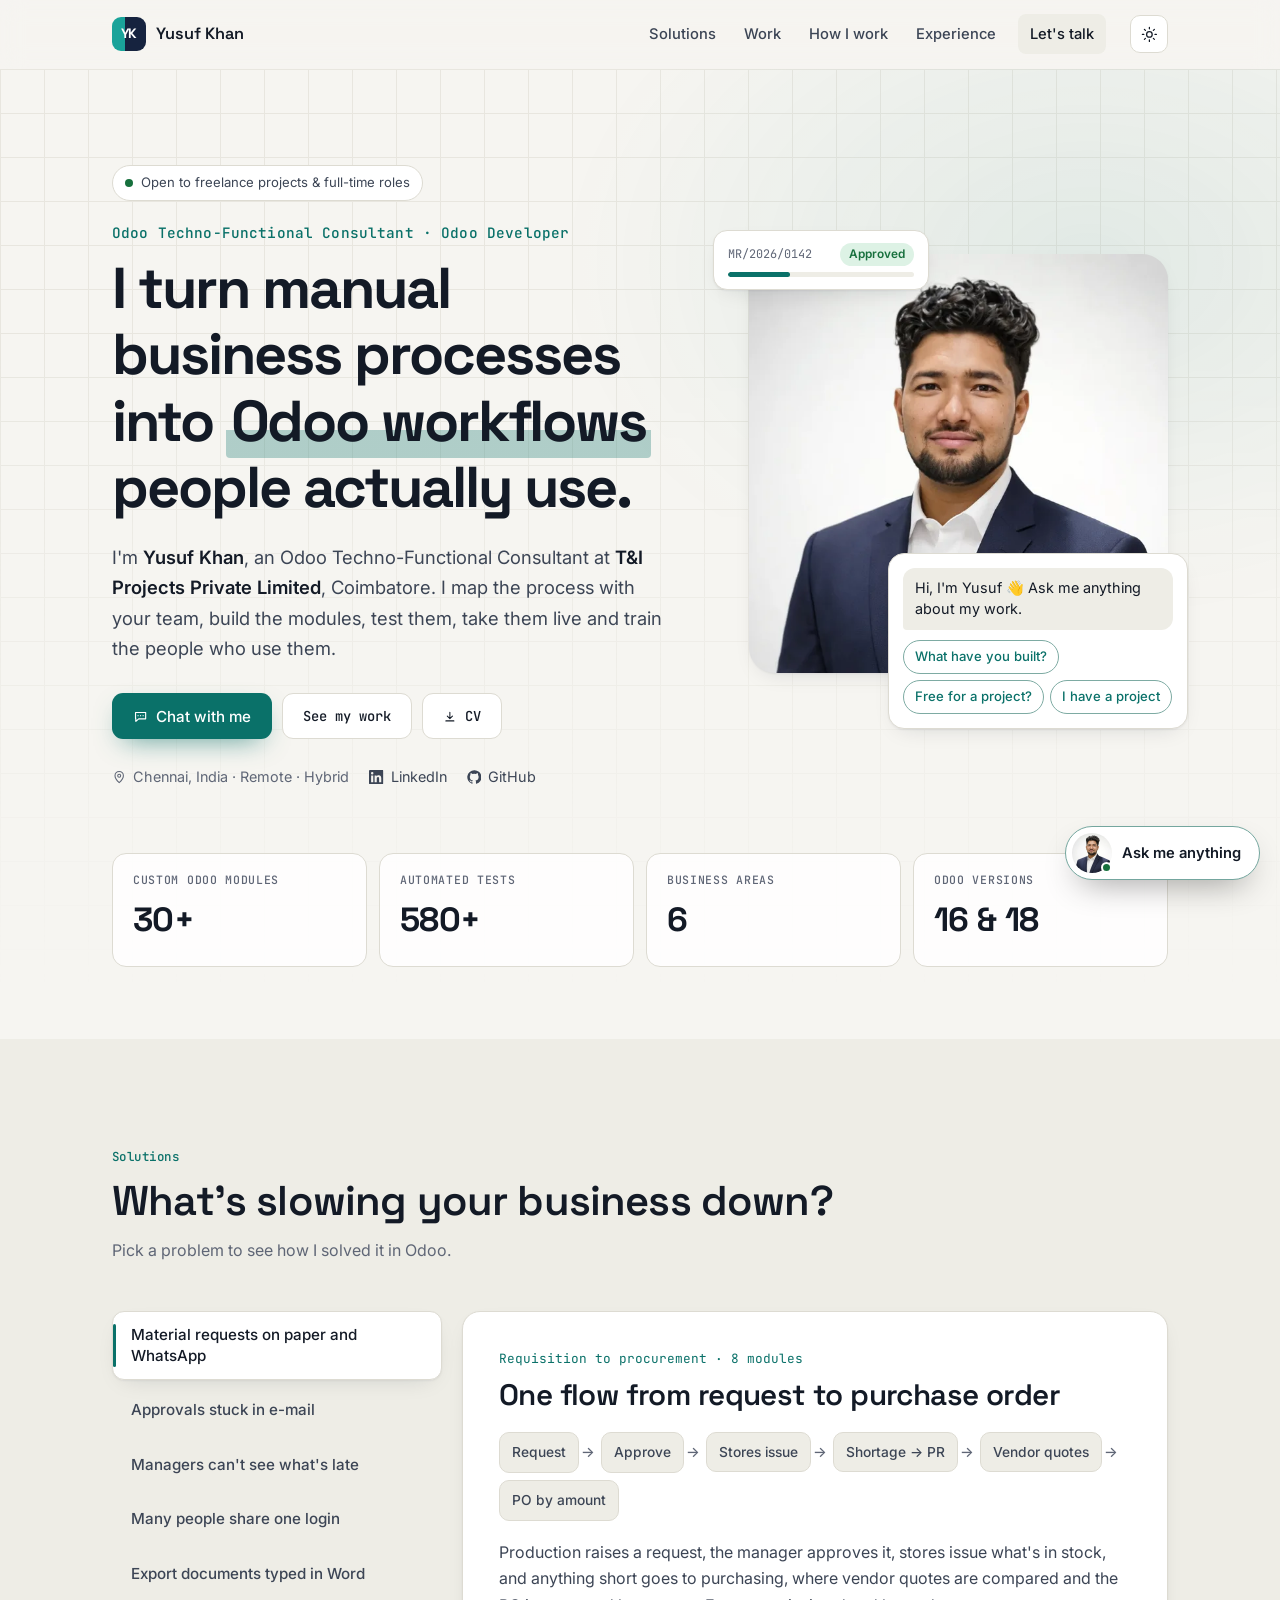
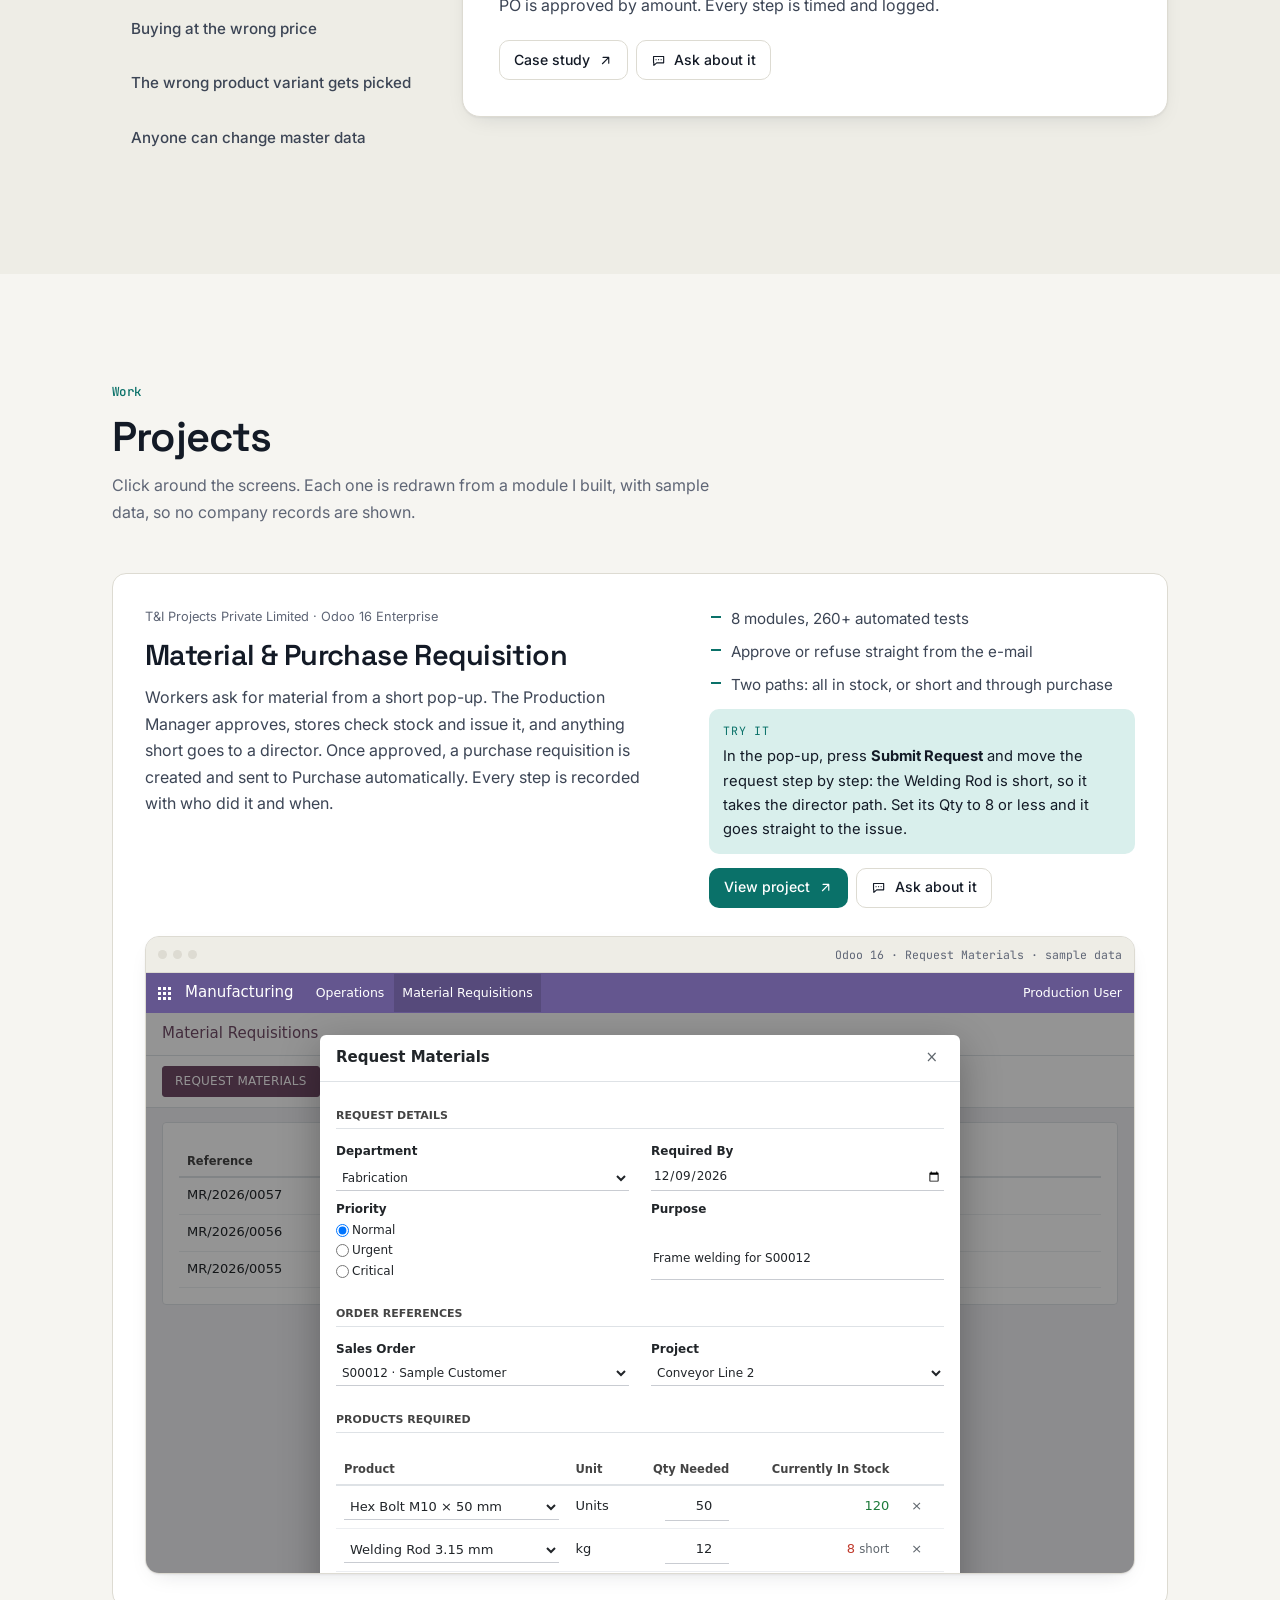
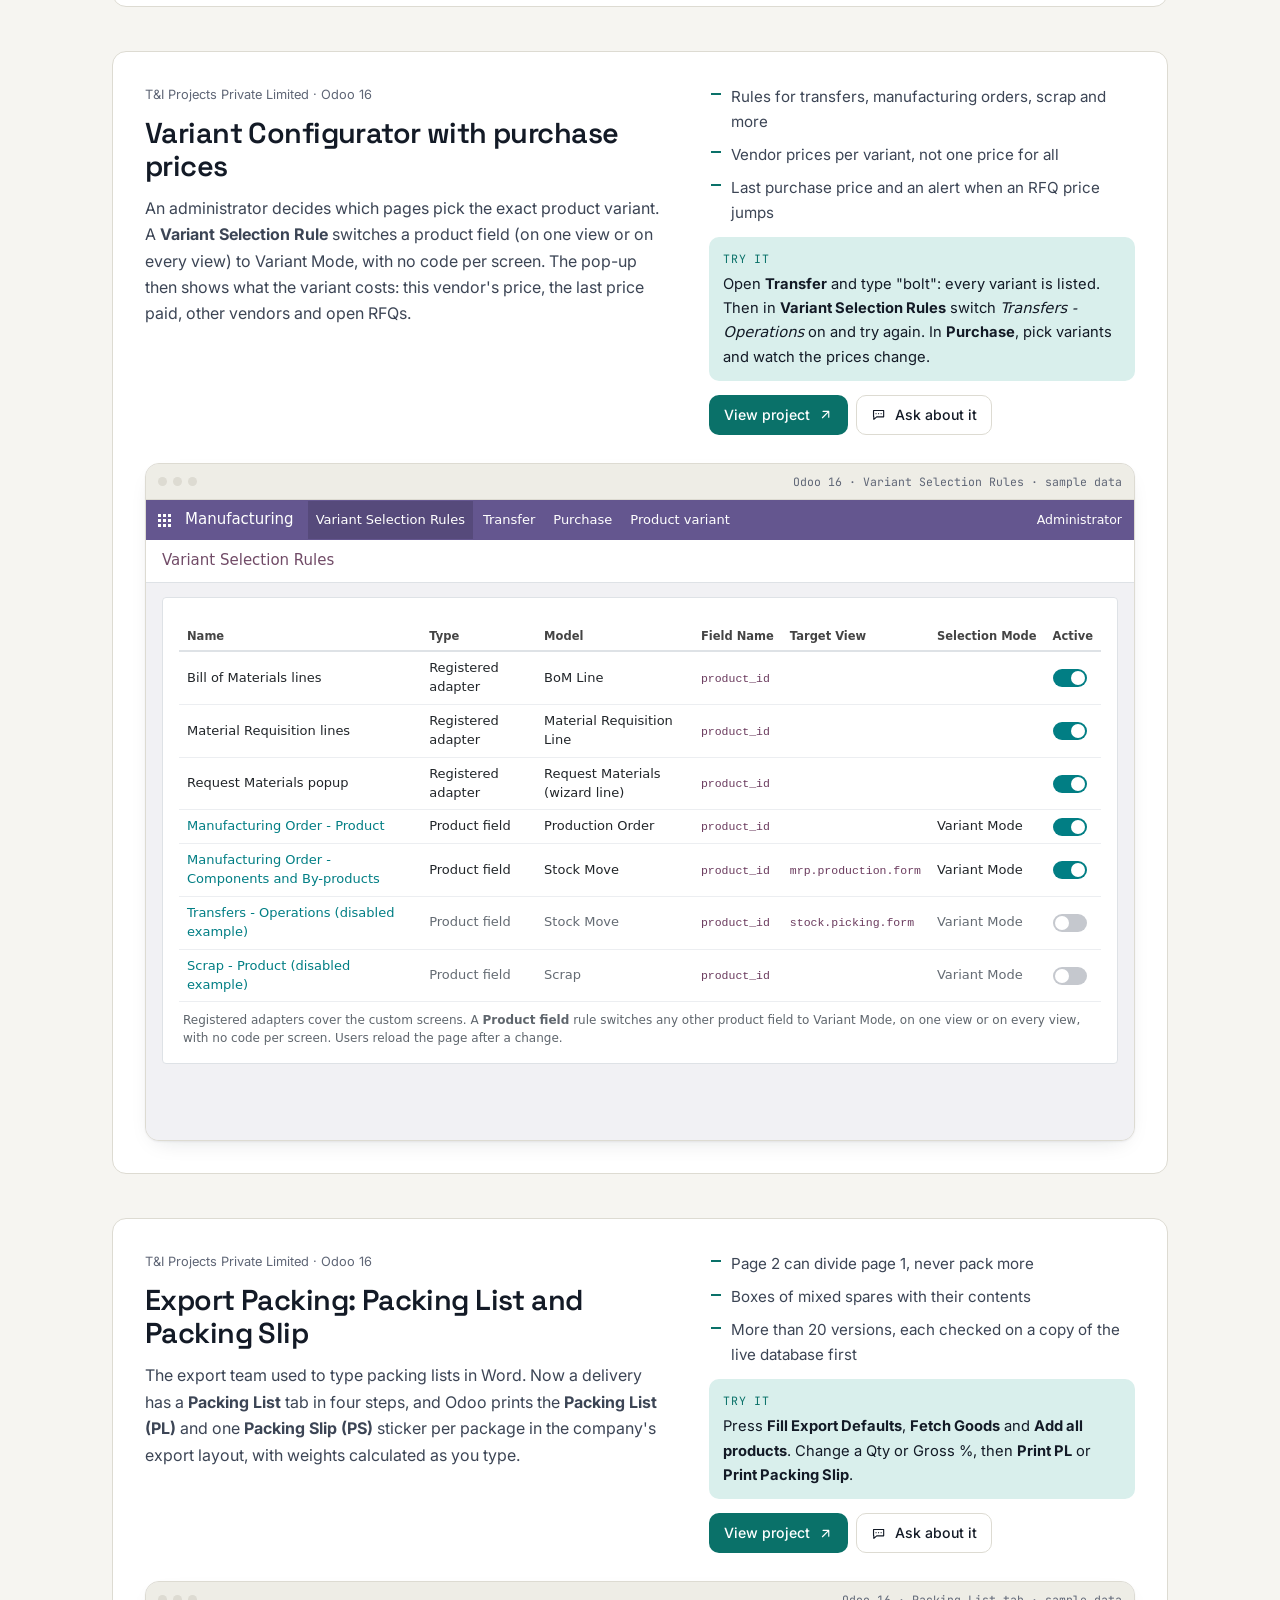
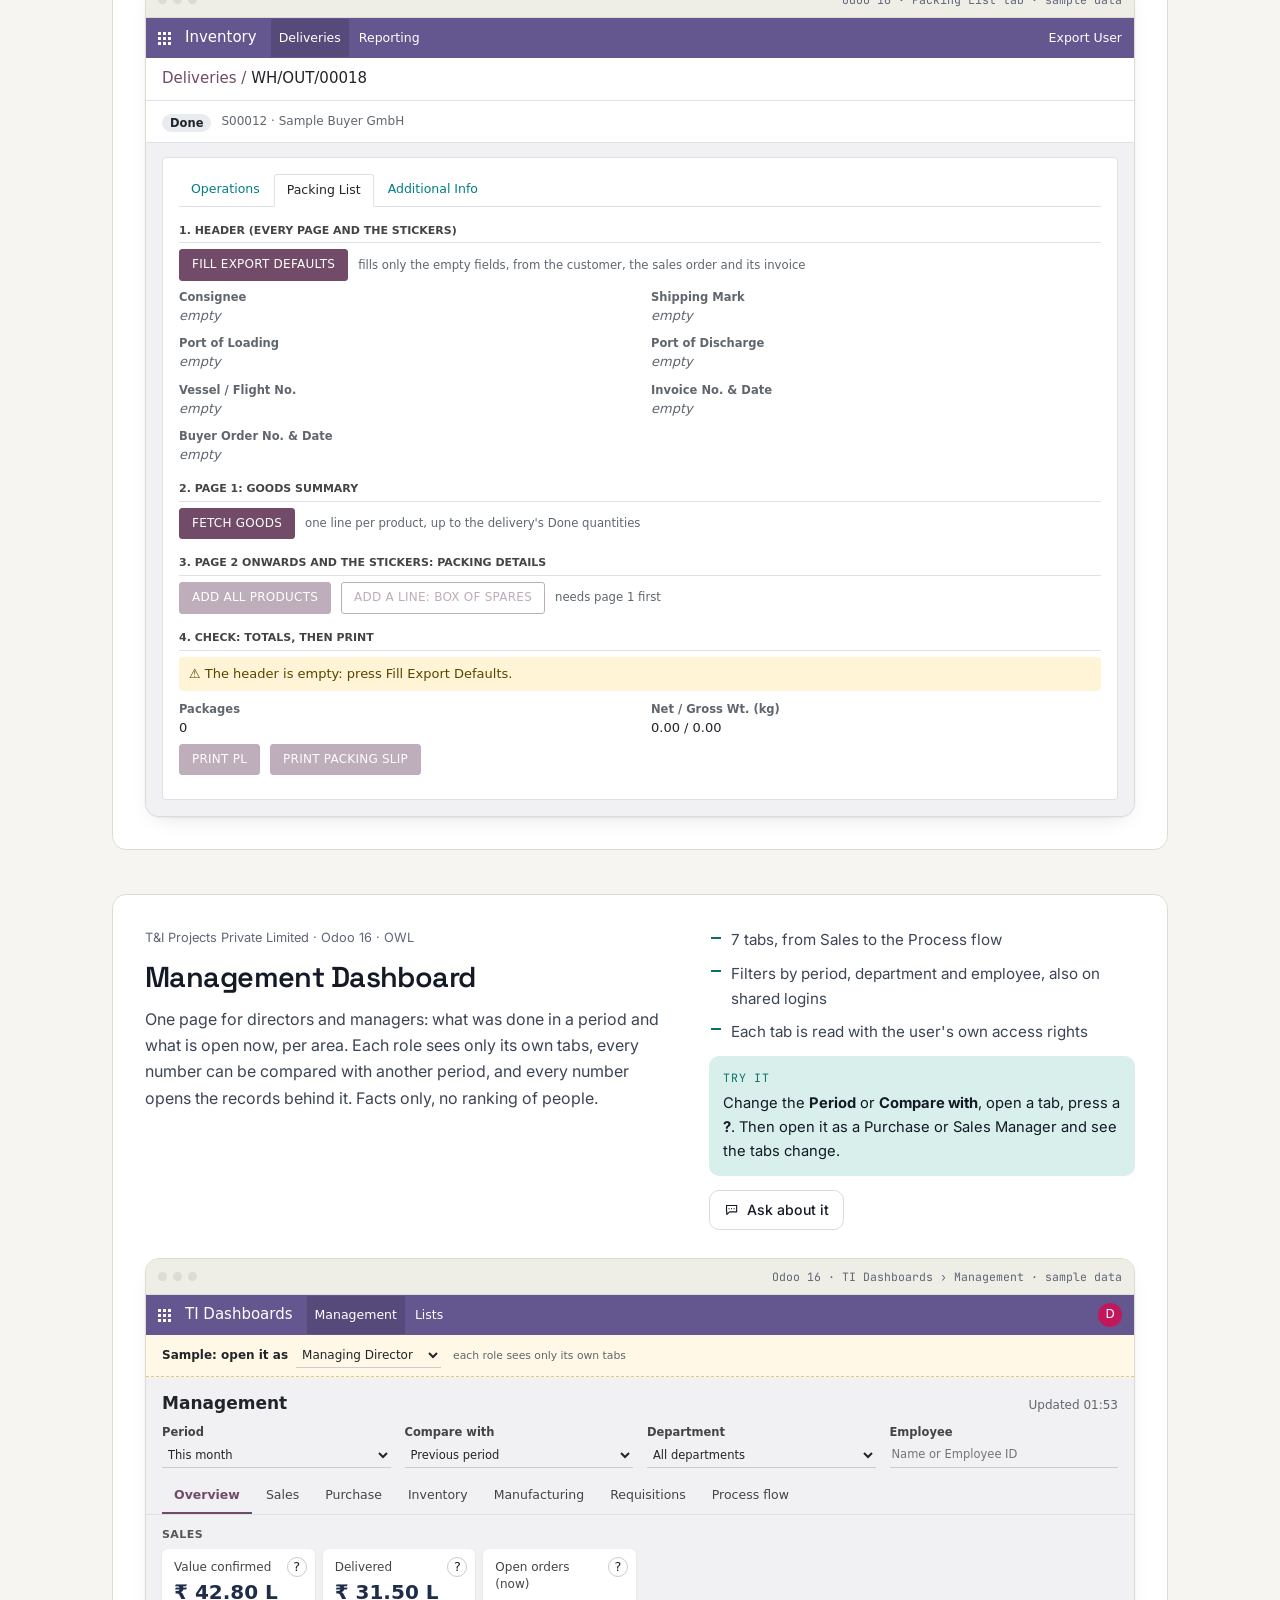
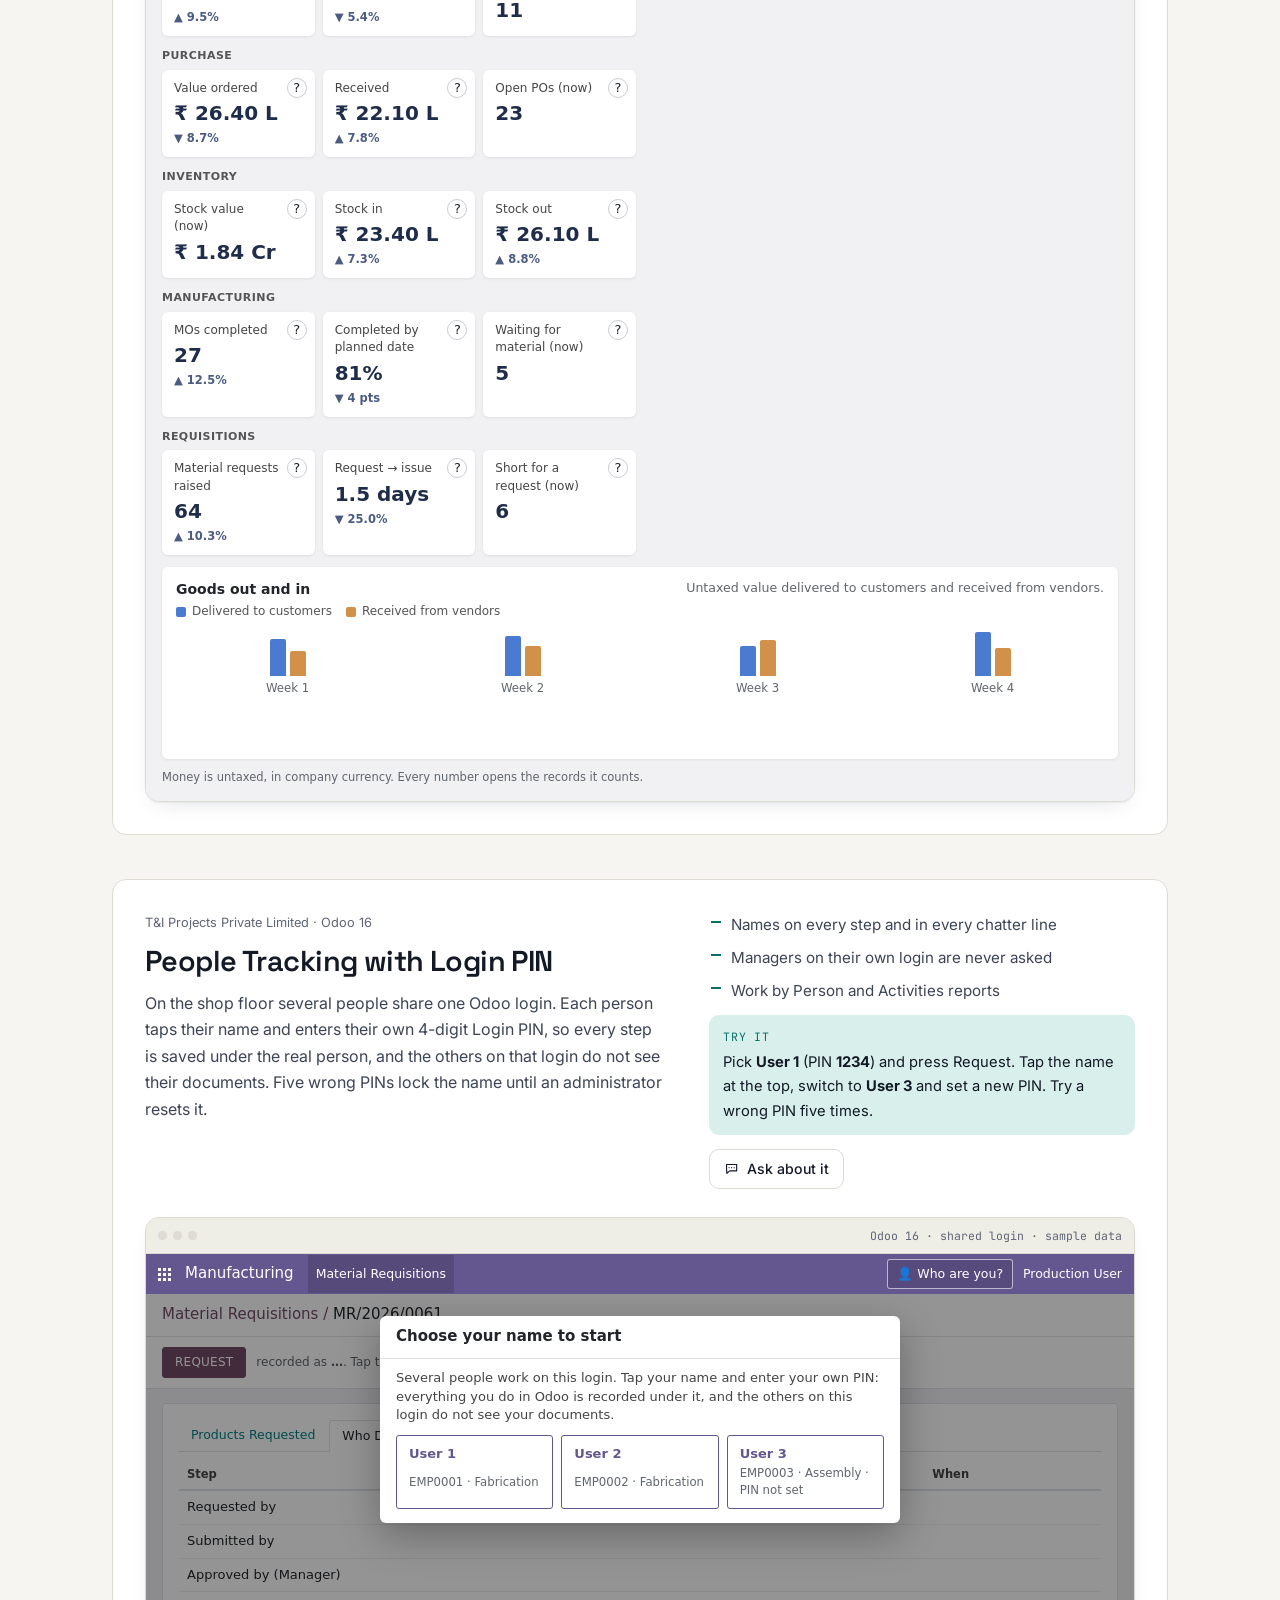
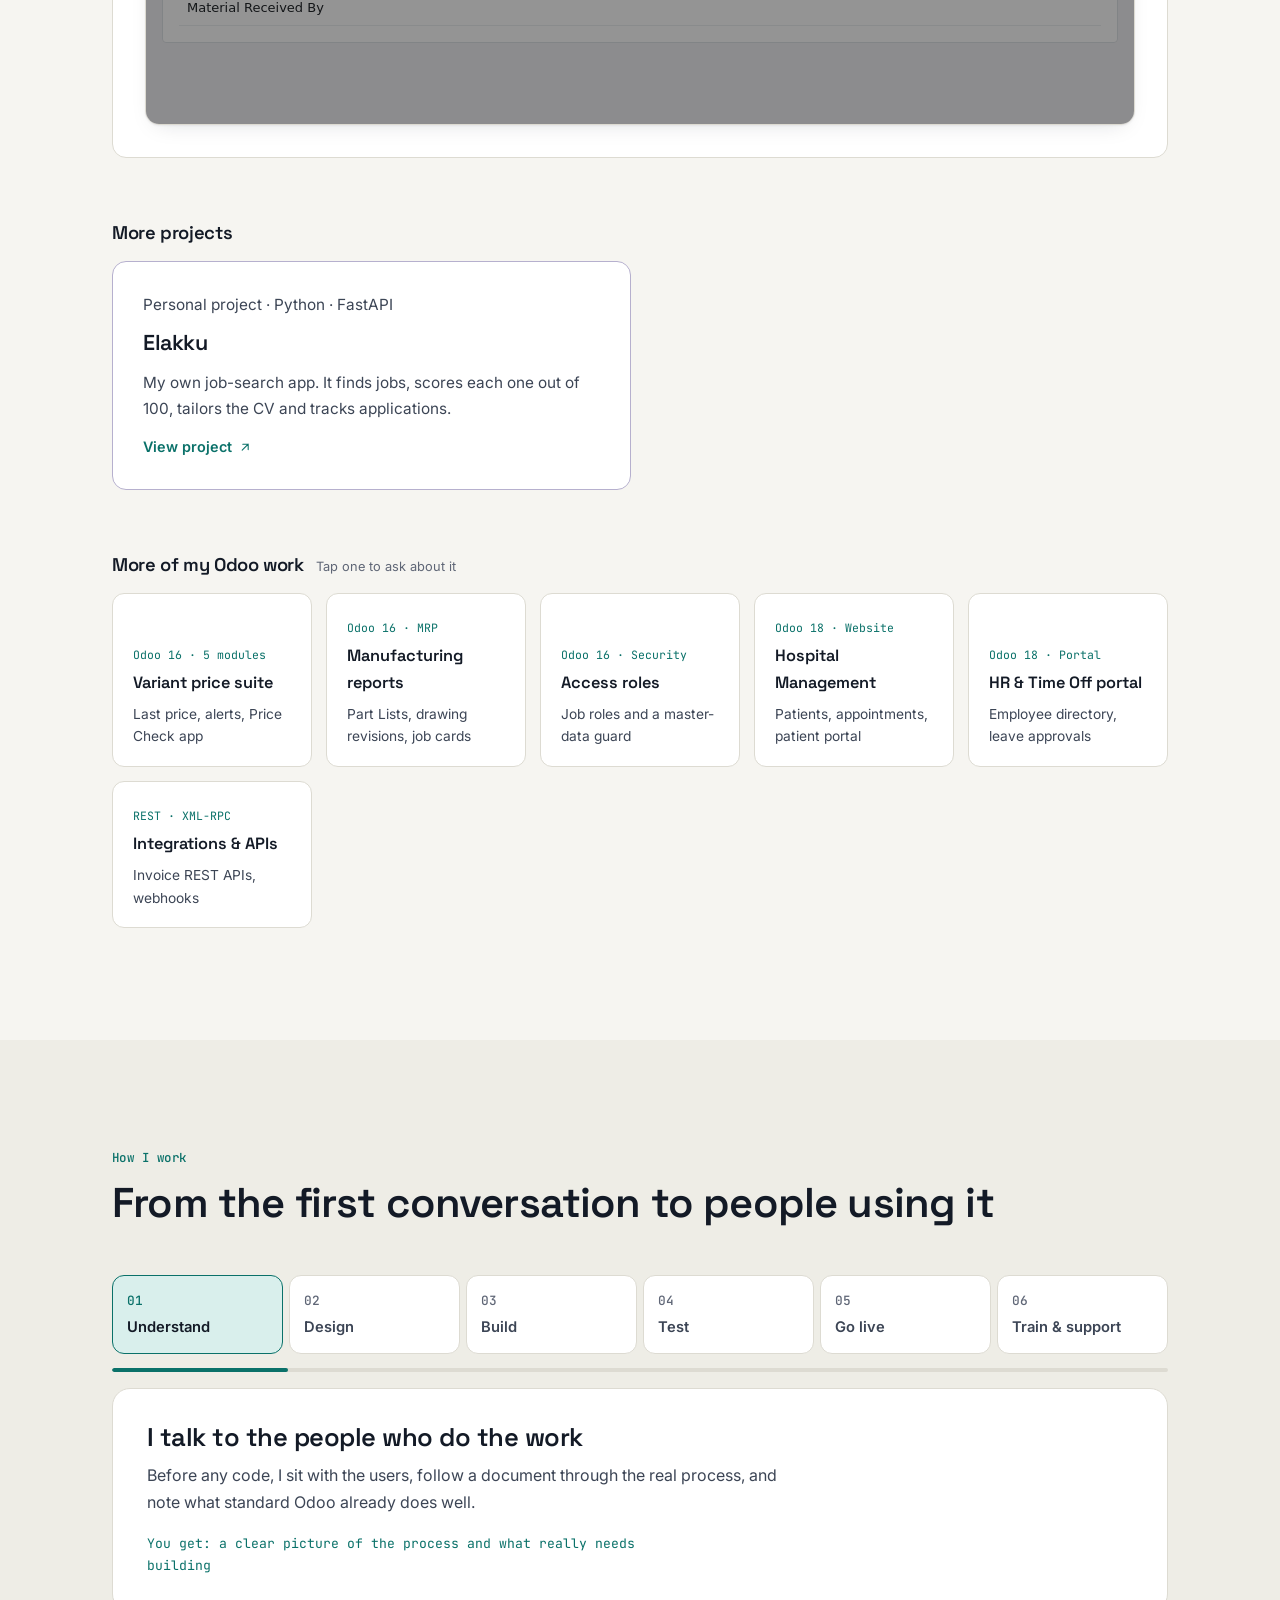
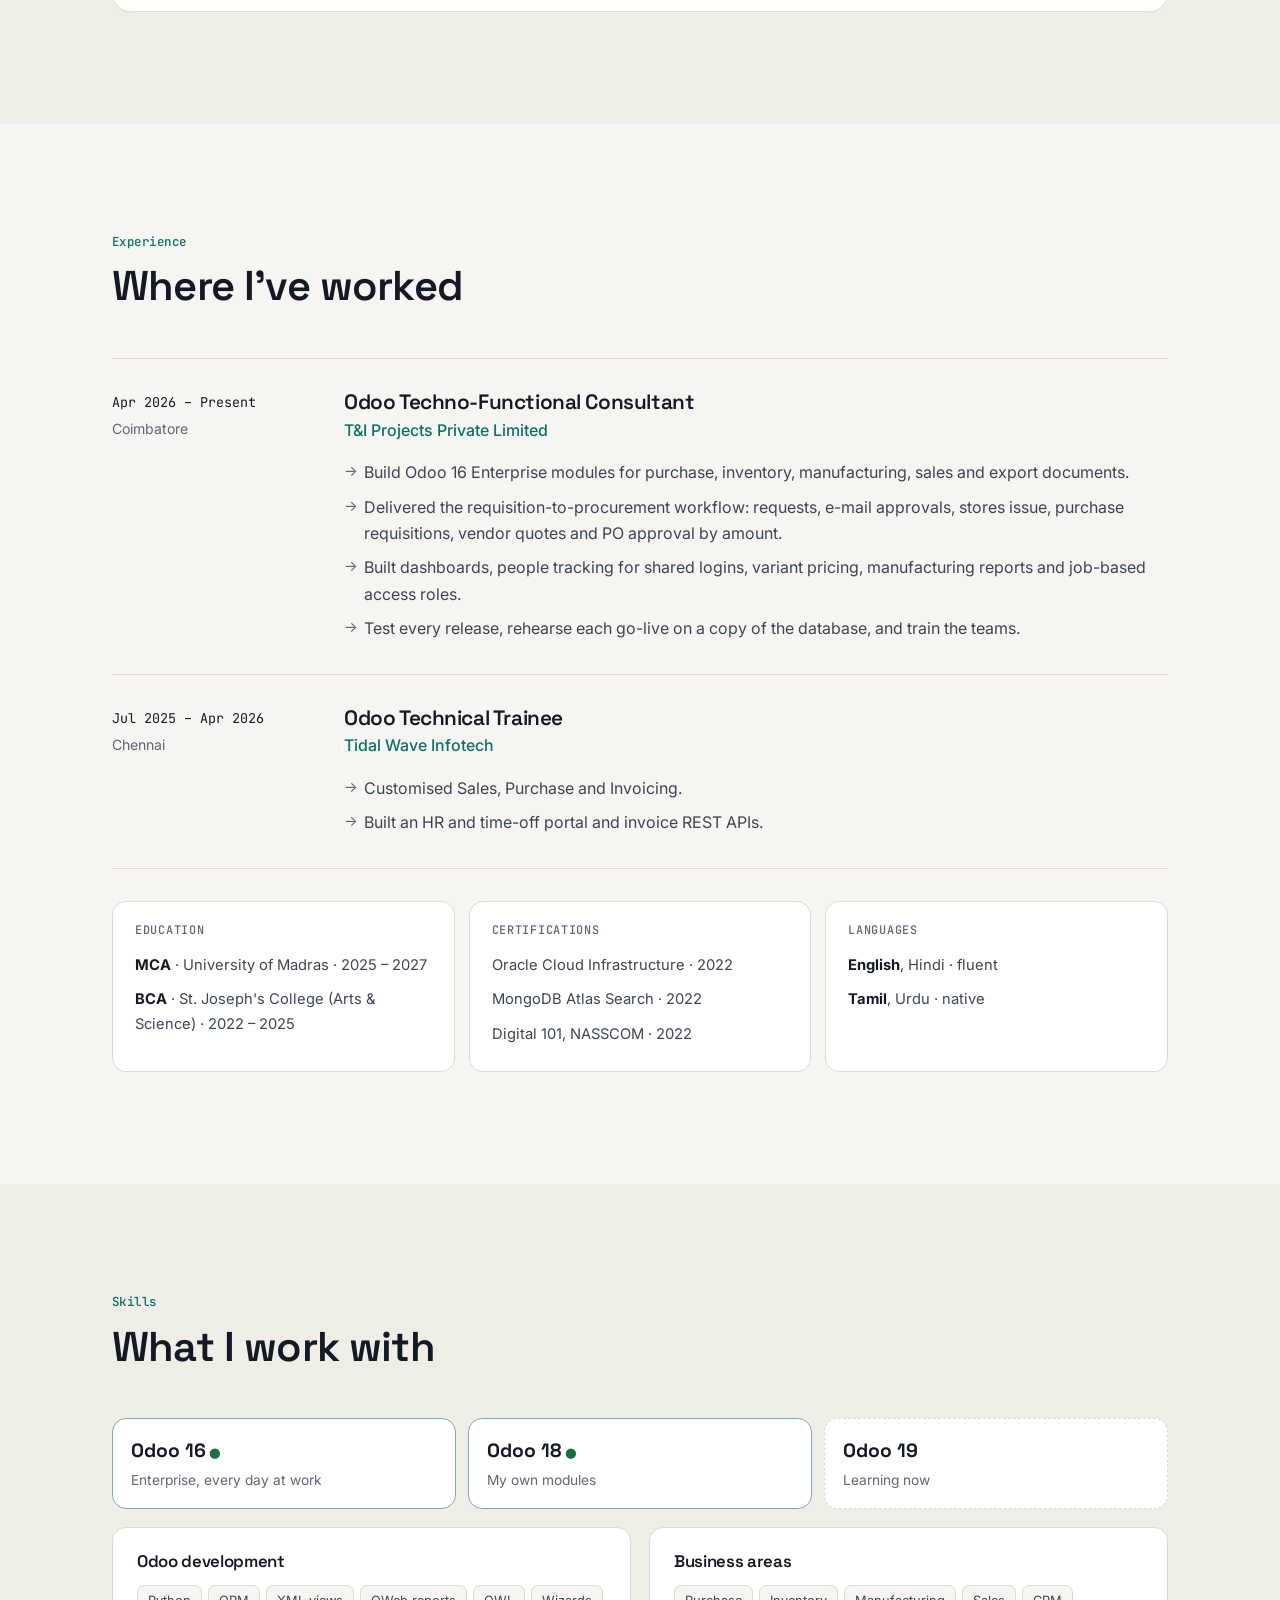
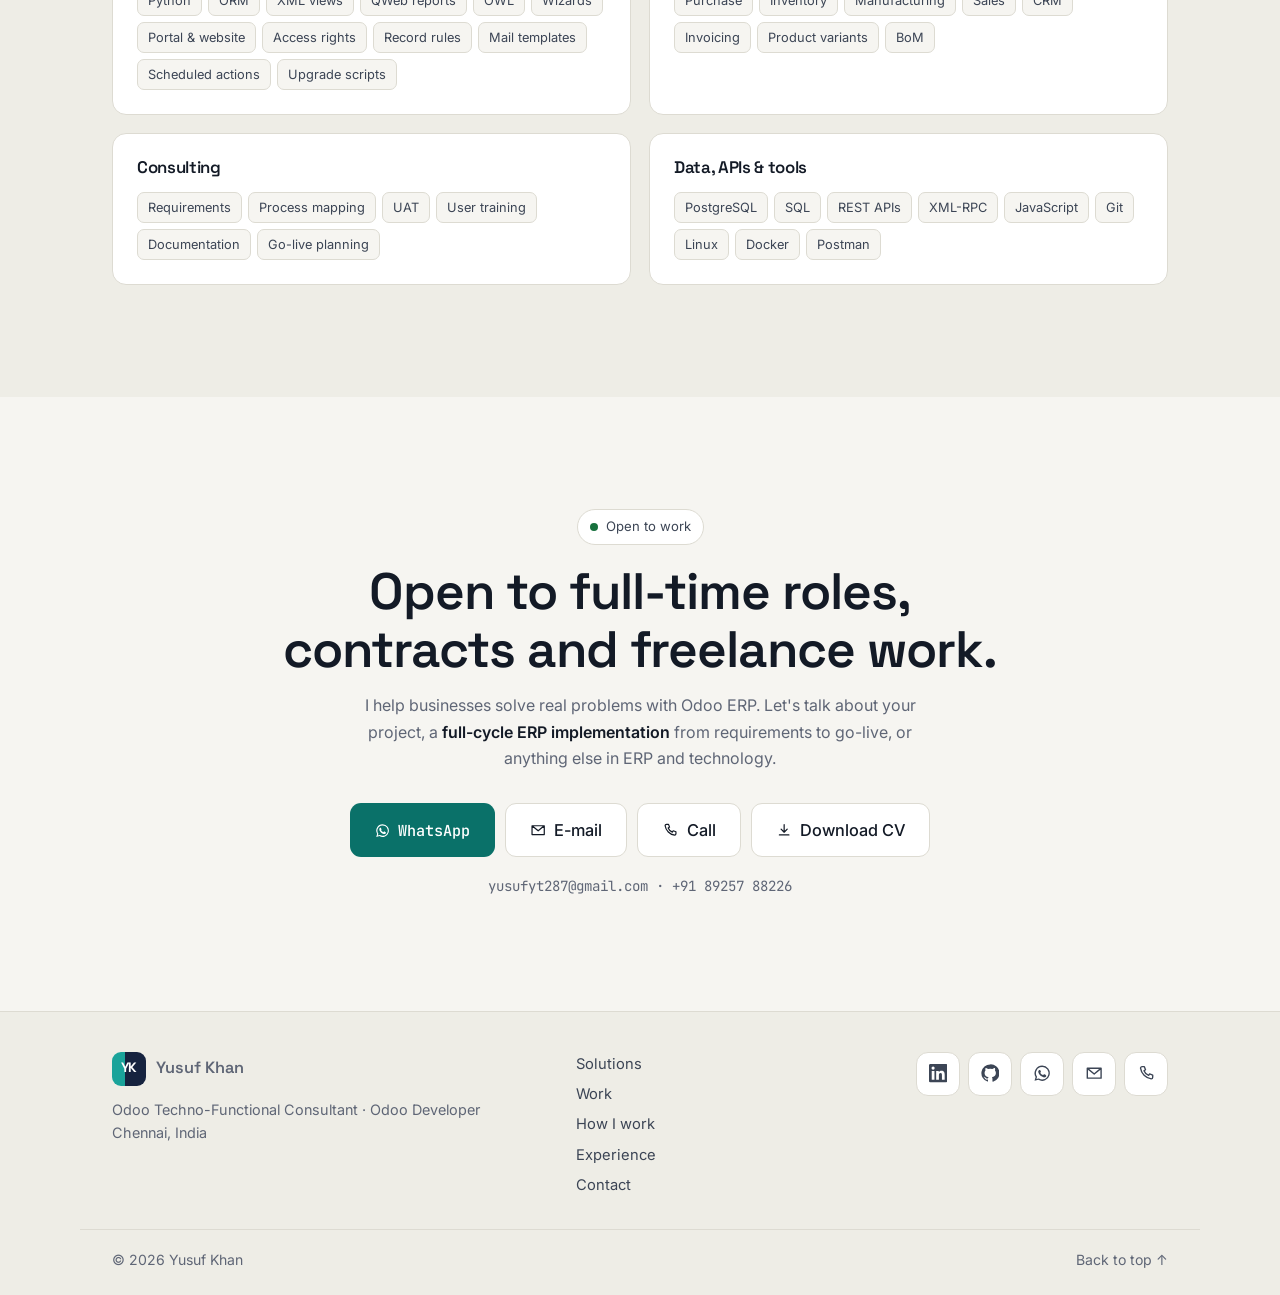
==== commit cd3ceec0: "Update job titles to Odoo Techno-Functional Consultant and Technical Trainee - T&I Projects Private " ====
--- a/index.html
+++ b/index.html
@@ -3,15 +3,15 @@
 <head>
   <meta charset="UTF-8">
   <meta name="viewport" content="width=device-width, initial-scale=1.0">
-  <title>Yusuf Khan · Odoo Developer &amp; ERP Techno-Functional Consultant</title>
-  <meta name="description" content="Yusuf Khan is an Odoo developer and techno-functional consultant from Chennai, India. Custom Odoo modules, approval workflows, QWeb reports, OWL dashboards and access rights, tested and taken live. Open to freelance projects and full-time roles.">
+  <title>Yusuf Khan · Odoo Techno-Functional Consultant &amp; Developer</title>
+  <meta name="description" content="Yusuf Khan is an Odoo techno-functional consultant and developer from Chennai, India. Custom Odoo modules, approval workflows, QWeb reports, OWL dashboards and access rights, tested and taken live. Open to freelance projects and full-time roles.">
   <meta name="author" content="Yusuf Khan">
   <meta name="theme-color" content="#f6f5f1" media="(prefers-color-scheme: light)">
   <meta name="theme-color" content="#0c1220" media="(prefers-color-scheme: dark)">
   <link rel="canonical" href="https://iyusufkhan.netlify.app/">
 
   <meta property="og:type" content="website">
-  <meta property="og:title" content="Yusuf Khan · Odoo Developer &amp; ERP Techno-Functional Consultant">
+  <meta property="og:title" content="Yusuf Khan · Odoo Techno-Functional Consultant &amp; Developer">
   <meta property="og:description" content="I turn manual business processes into Odoo workflows people actually use. Chat with me, see the work, start a project.">
   <meta property="og:url" content="https://iyusufkhan.netlify.app/">
   <meta property="og:image" content="https://iyusufkhan.netlify.app/images/og-image.png">
@@ -38,8 +38,8 @@
     "@context": "https://schema.org",
     "@type": "Person",
     "name": "Yusuf Khan",
-    "jobTitle": "Odoo Developer",
-    "description": "Odoo Developer and ERP Techno-Functional Consultant",
+    "jobTitle": "Odoo Techno-Functional Consultant",
+    "description": "Odoo Techno-Functional Consultant and Odoo Developer",
     "worksFor": { "@type": "Organization", "name": "T&I Projects Private Limited", "address": { "@type": "PostalAddress", "addressLocality": "Coimbatore", "addressCountry": "IN" } },
     "address": { "@type": "PostalAddress", "addressLocality": "Chennai", "addressRegion": "Tamil Nadu", "addressCountry": "IN" },
     "knowsLanguage": ["English", "Tamil", "Hindi", "Urdu"],
@@ -105,10 +105,10 @@
       <div class="container hero-grid">
         <div class="hero-copy">
           <p class="status"><span class="dot" aria-hidden="true"></span>Open to freelance projects &amp; full-time roles</p>
-          <p class="role">Odoo Developer <span aria-hidden="true">·</span> ERP Techno-Functional Consultant</p>
+          <p class="role">Odoo Techno-Functional Consultant <span aria-hidden="true">·</span> Odoo Developer</p>
           <h1>I turn manual business processes into <span class="hl">Odoo workflows</span> people actually use.</h1>
           <p class="lede">
-            I'm <strong>Yusuf Khan</strong>, an Odoo developer at <strong>T&amp;I Projects Private Limited</strong>, Coimbatore.
+            I'm <strong>Yusuf Khan</strong>, an Odoo Techno-Functional Consultant at <strong>T&amp;I Projects Private Limited</strong>, Coimbatore.
             I map the process with your team, build the modules, test them, take them live and train the people who use them.
           </p>
           <div class="hero-actions">
@@ -401,7 +401,7 @@
           <li class="mini reveal"><button type="button" data-chat="Tell me about manufacturing"><span class="mono">Odoo 16 · MRP</span><strong>Manufacturing reports</strong><span>Part Lists, drawing revisions, job cards</span></button></li>
           <li class="mini reveal"><button type="button" data-chat="How do you handle access rights?"><span class="mono">Odoo 16 · Security</span><strong>Access roles</strong><span>Job roles and a master-data guard</span></button></li>
           <li class="mini reveal"><button type="button" data-chat="Tell me about your personal projects"><span class="mono">Odoo 18 · Website</span><strong>Hospital Management</strong><span>Patients, appointments, patient portal</span></button></li>
-          <li class="mini reveal"><button type="button" data-chat="Tell me about your internship"><span class="mono">Odoo 18 · Portal</span><strong>HR &amp; Time Off portal</strong><span>Employee directory, leave approvals</span></button></li>
+          <li class="mini reveal"><button type="button" data-chat="What did you do at Tidal Wave Infotech?"><span class="mono">Odoo 18 · Portal</span><strong>HR &amp; Time Off portal</strong><span>Employee directory, leave approvals</span></button></li>
           <li class="mini reveal"><button type="button" data-chat="Can you integrate Odoo with other systems?"><span class="mono">REST · XML-RPC</span><strong>Integrations &amp; APIs</strong><span>Invoice REST APIs, webhooks</span></button></li>
         </ul>
       </div>
@@ -450,7 +450,7 @@
               <span>Coimbatore</span>
             </div>
             <div class="job-body">
-              <h3>Odoo Developer</h3>
+              <h3>Odoo Techno-Functional Consultant</h3>
               <p class="job-org">T&amp;I Projects Private Limited</p>
               <ul>
                 <li>Build Odoo 16 Enterprise modules for purchase, inventory, manufacturing, sales and export documents.</li>
@@ -466,7 +466,7 @@
               <span>Chennai</span>
             </div>
             <div class="job-body">
-              <h3>Odoo Developer Intern</h3>
+              <h3>Odoo Technical Trainee</h3>
               <p class="job-org">Tidal Wave Infotech</p>
               <ul>
                 <li>Customised Sales, Purchase and Invoicing.</li>
@@ -572,7 +572,7 @@
           <span class="brand-mark" aria-hidden="true">YK</span>
           <span class="brand-name">Yusuf Khan</span>
         </a>
-        <p>Odoo Developer · ERP Techno-Functional Consultant<br>Chennai, India</p>
+        <p>Odoo Techno-Functional Consultant · Odoo Developer<br>Chennai, India</p>
       </div>
       <nav class="footer-nav" aria-label="Footer">
         <a href="#solutions">Solutions</a>
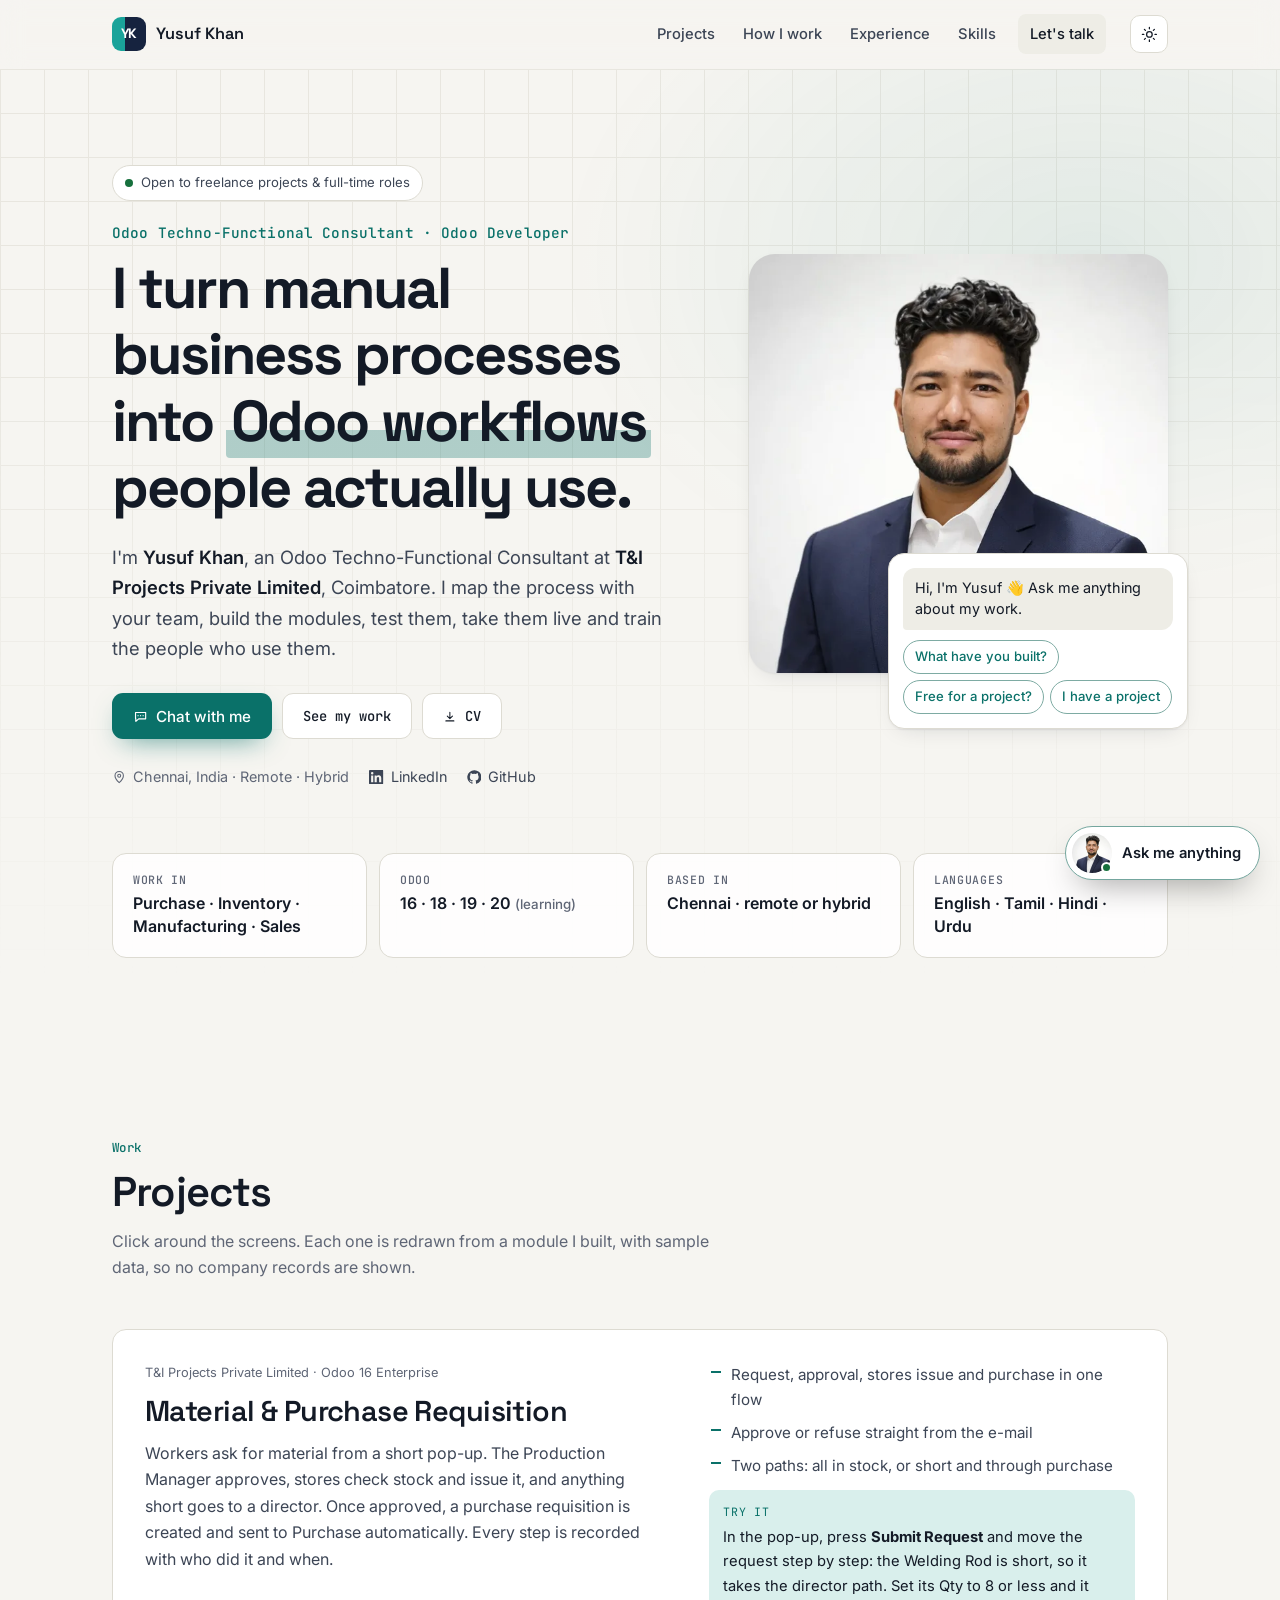
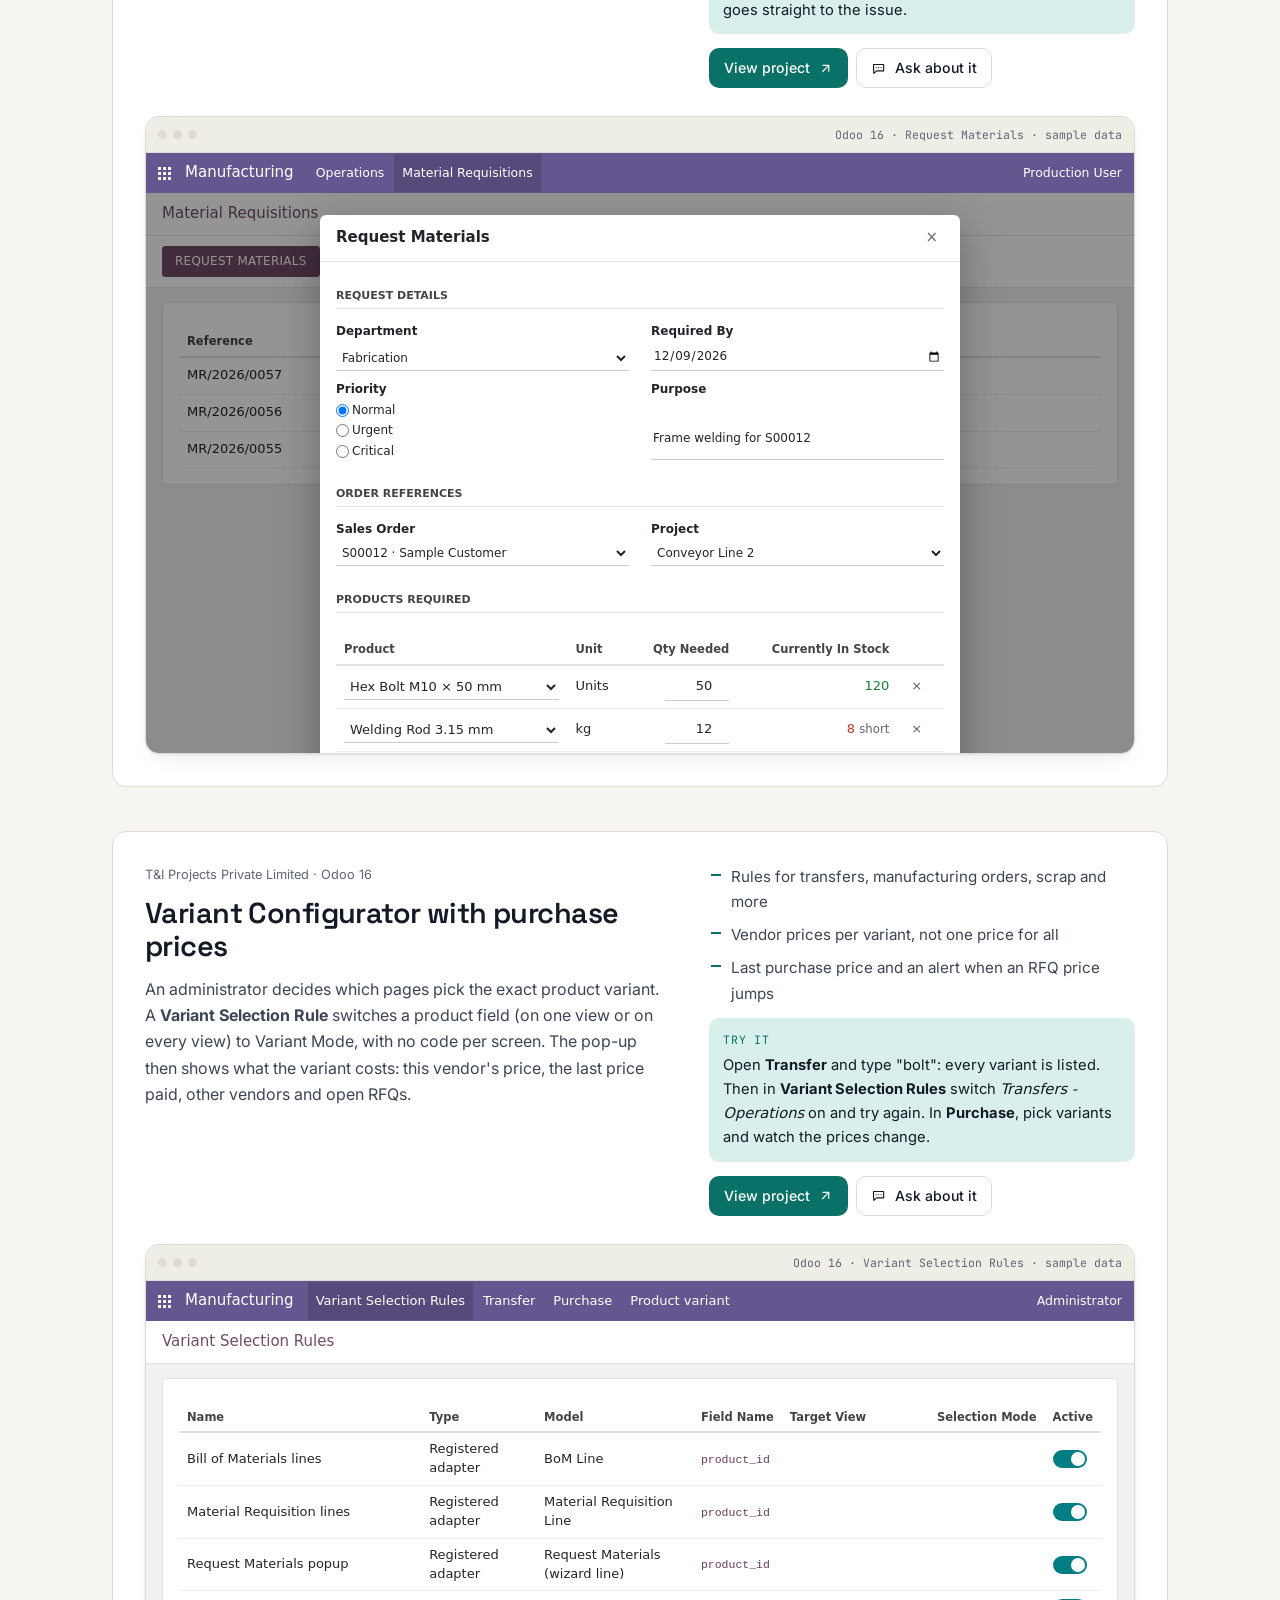
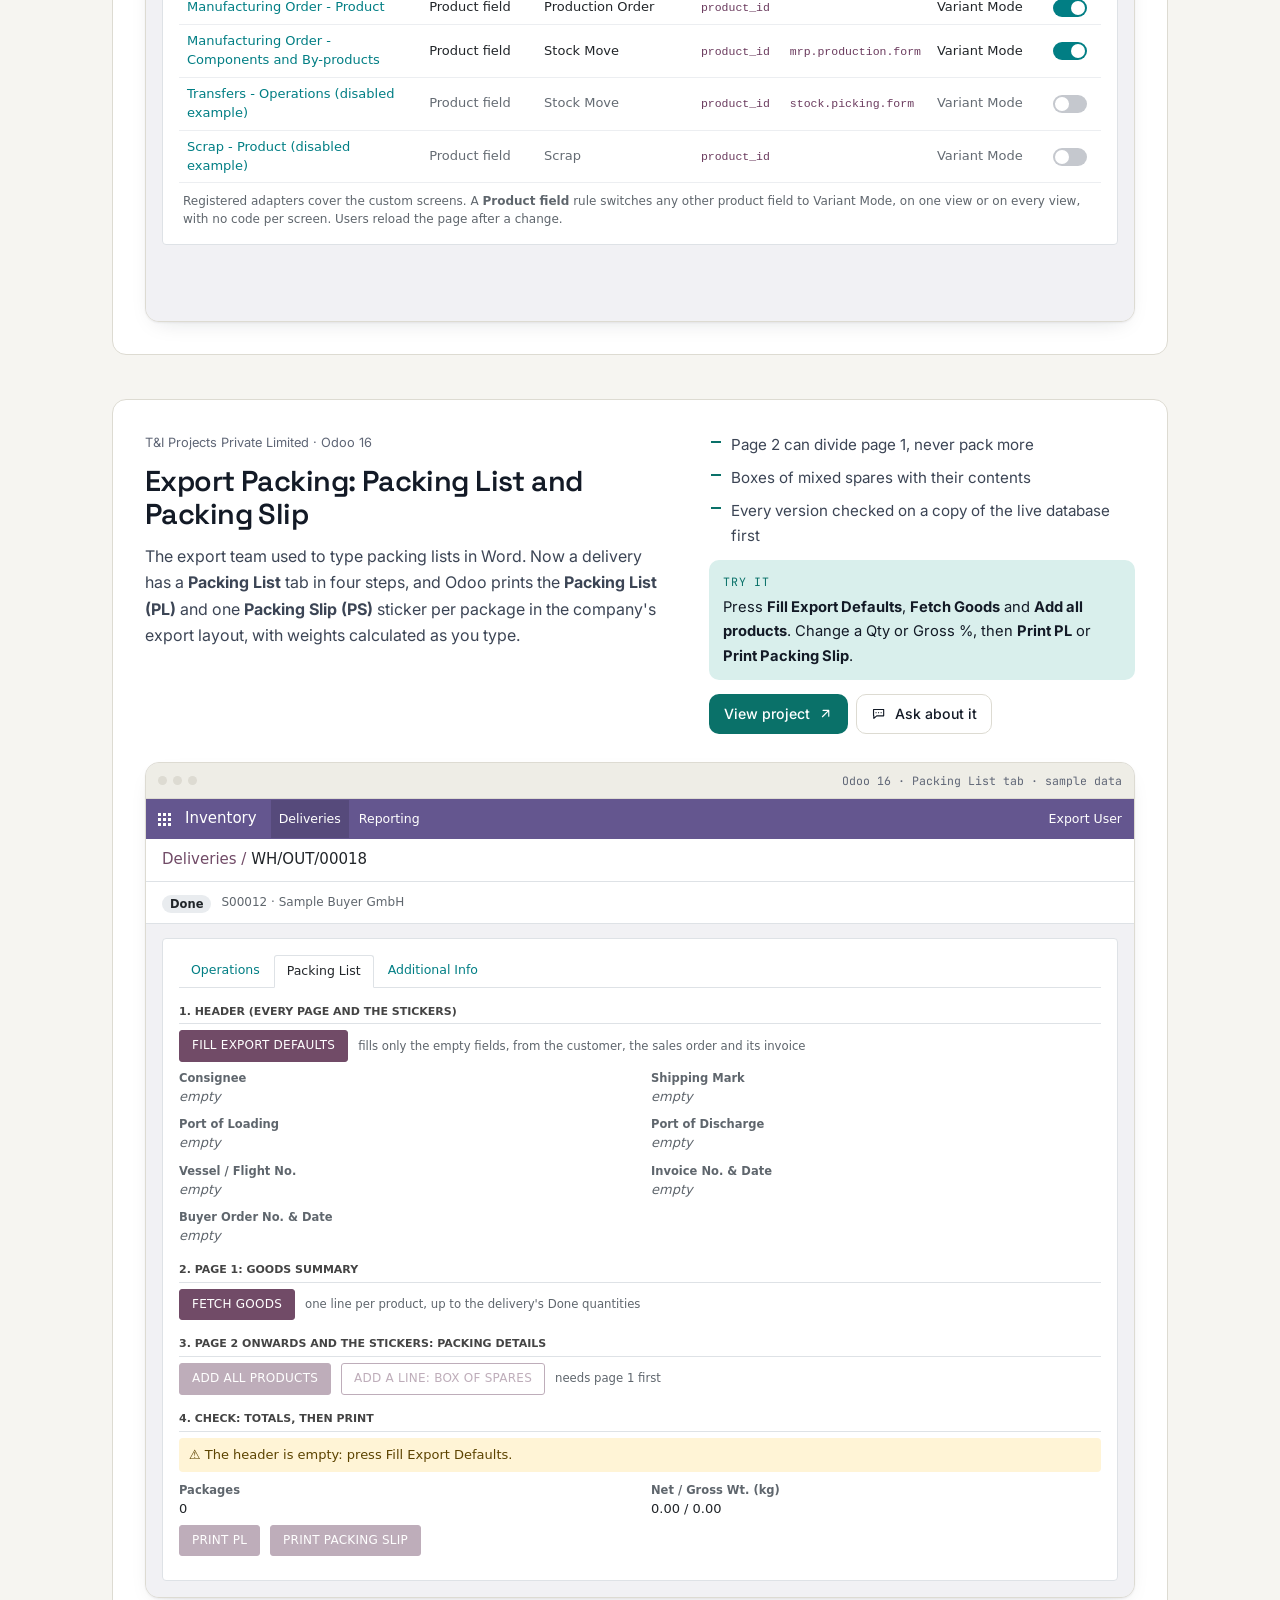
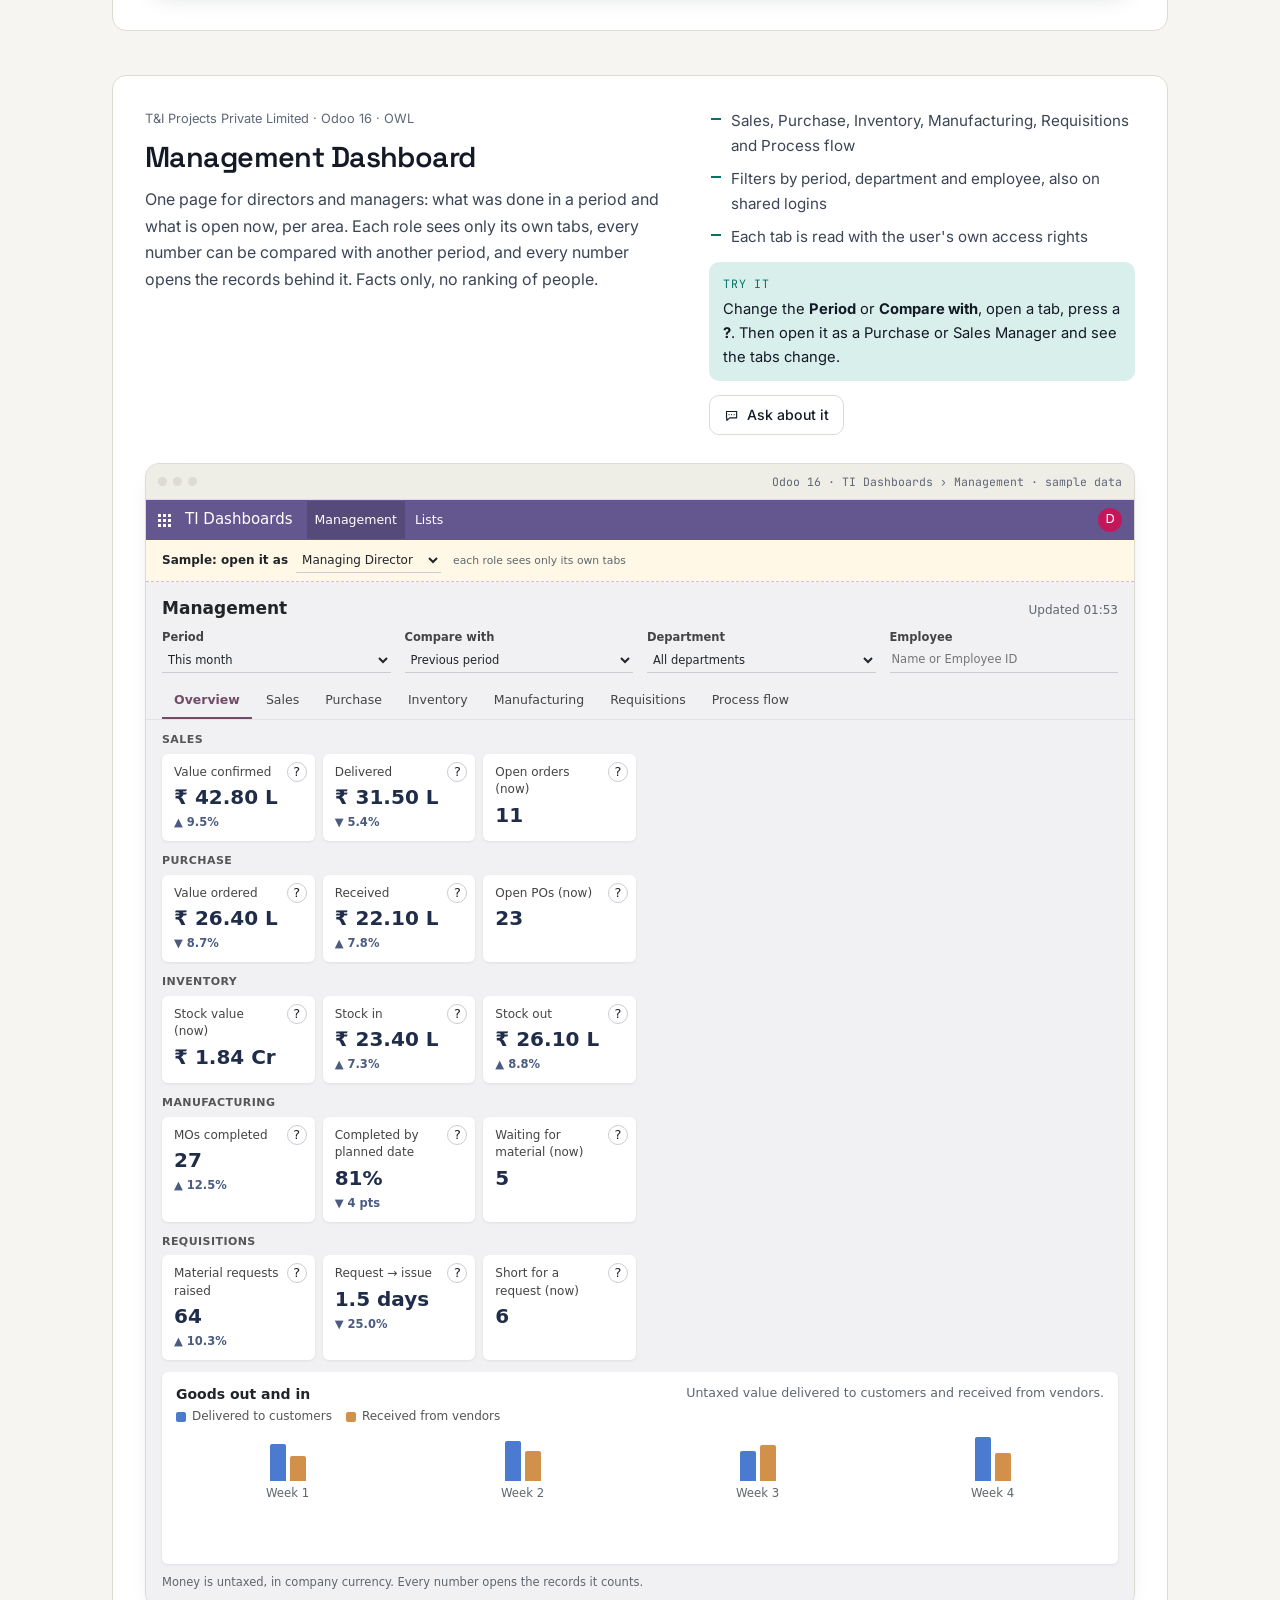
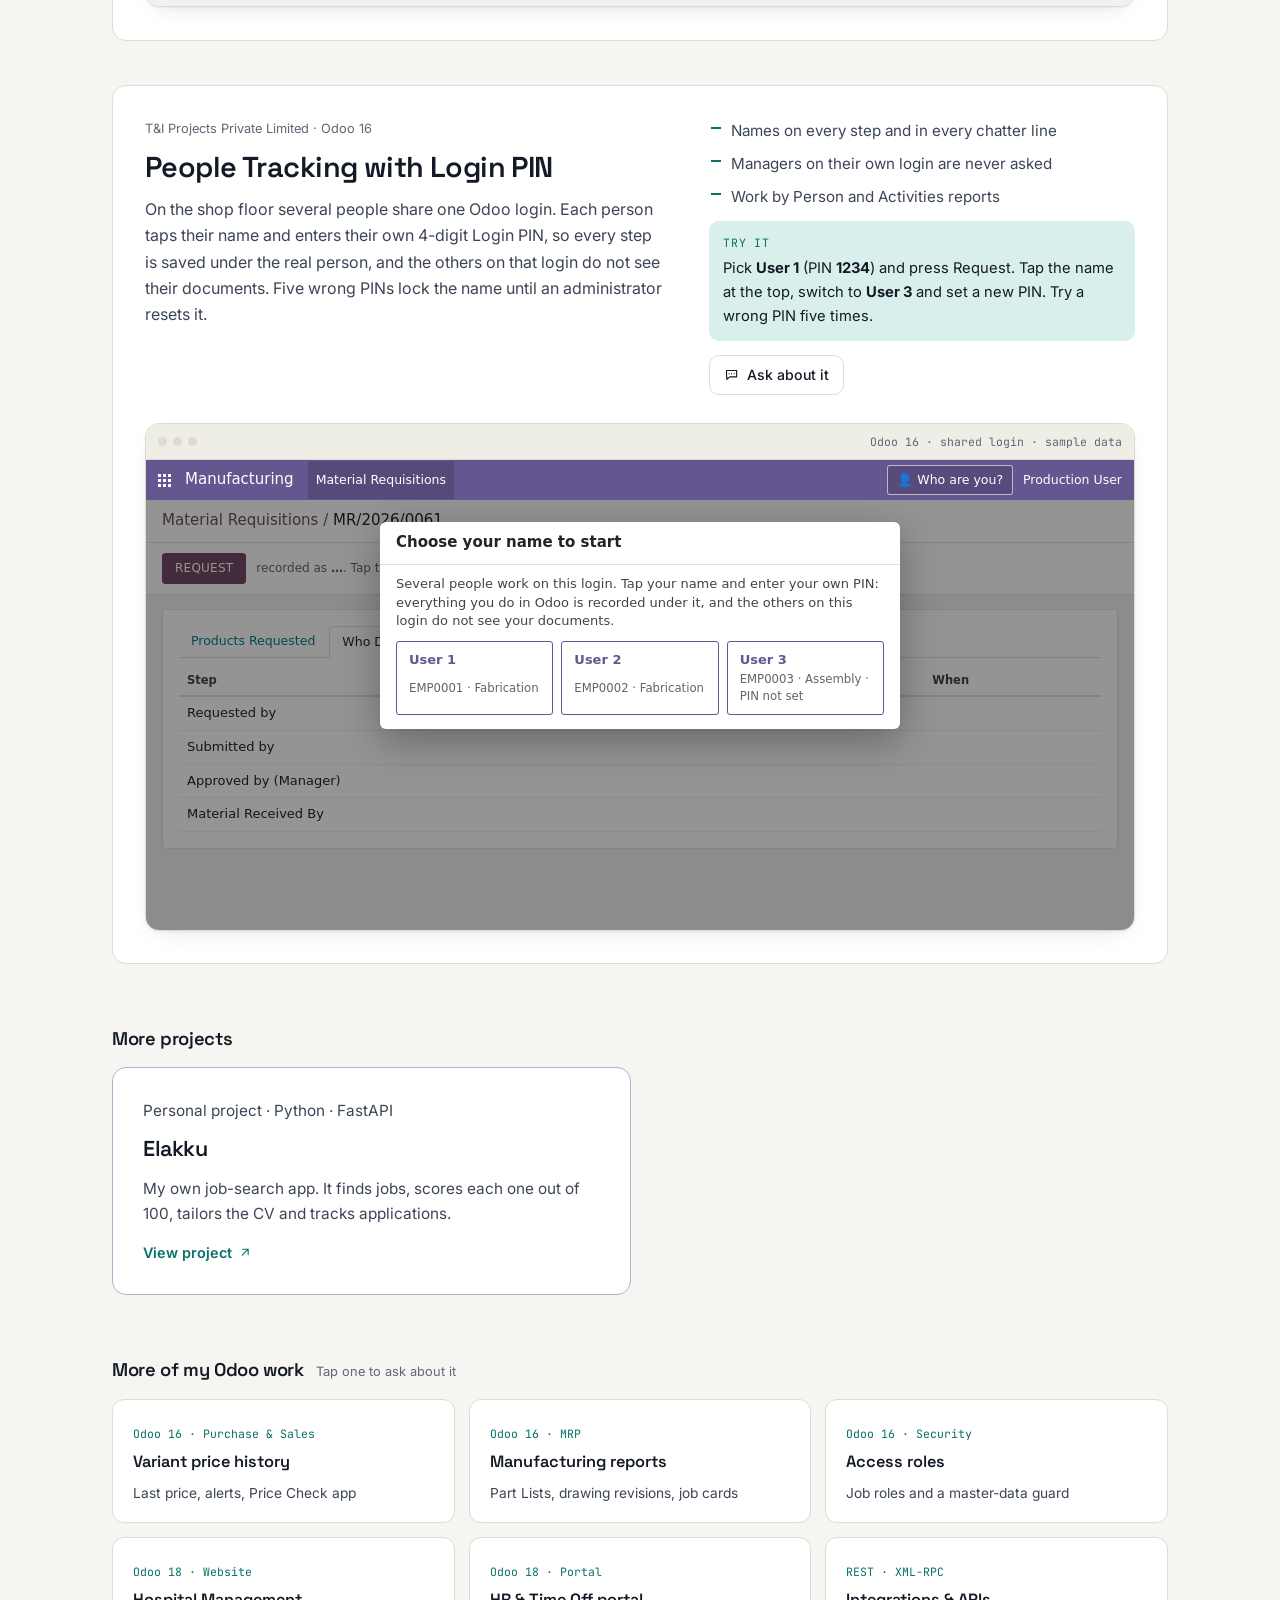
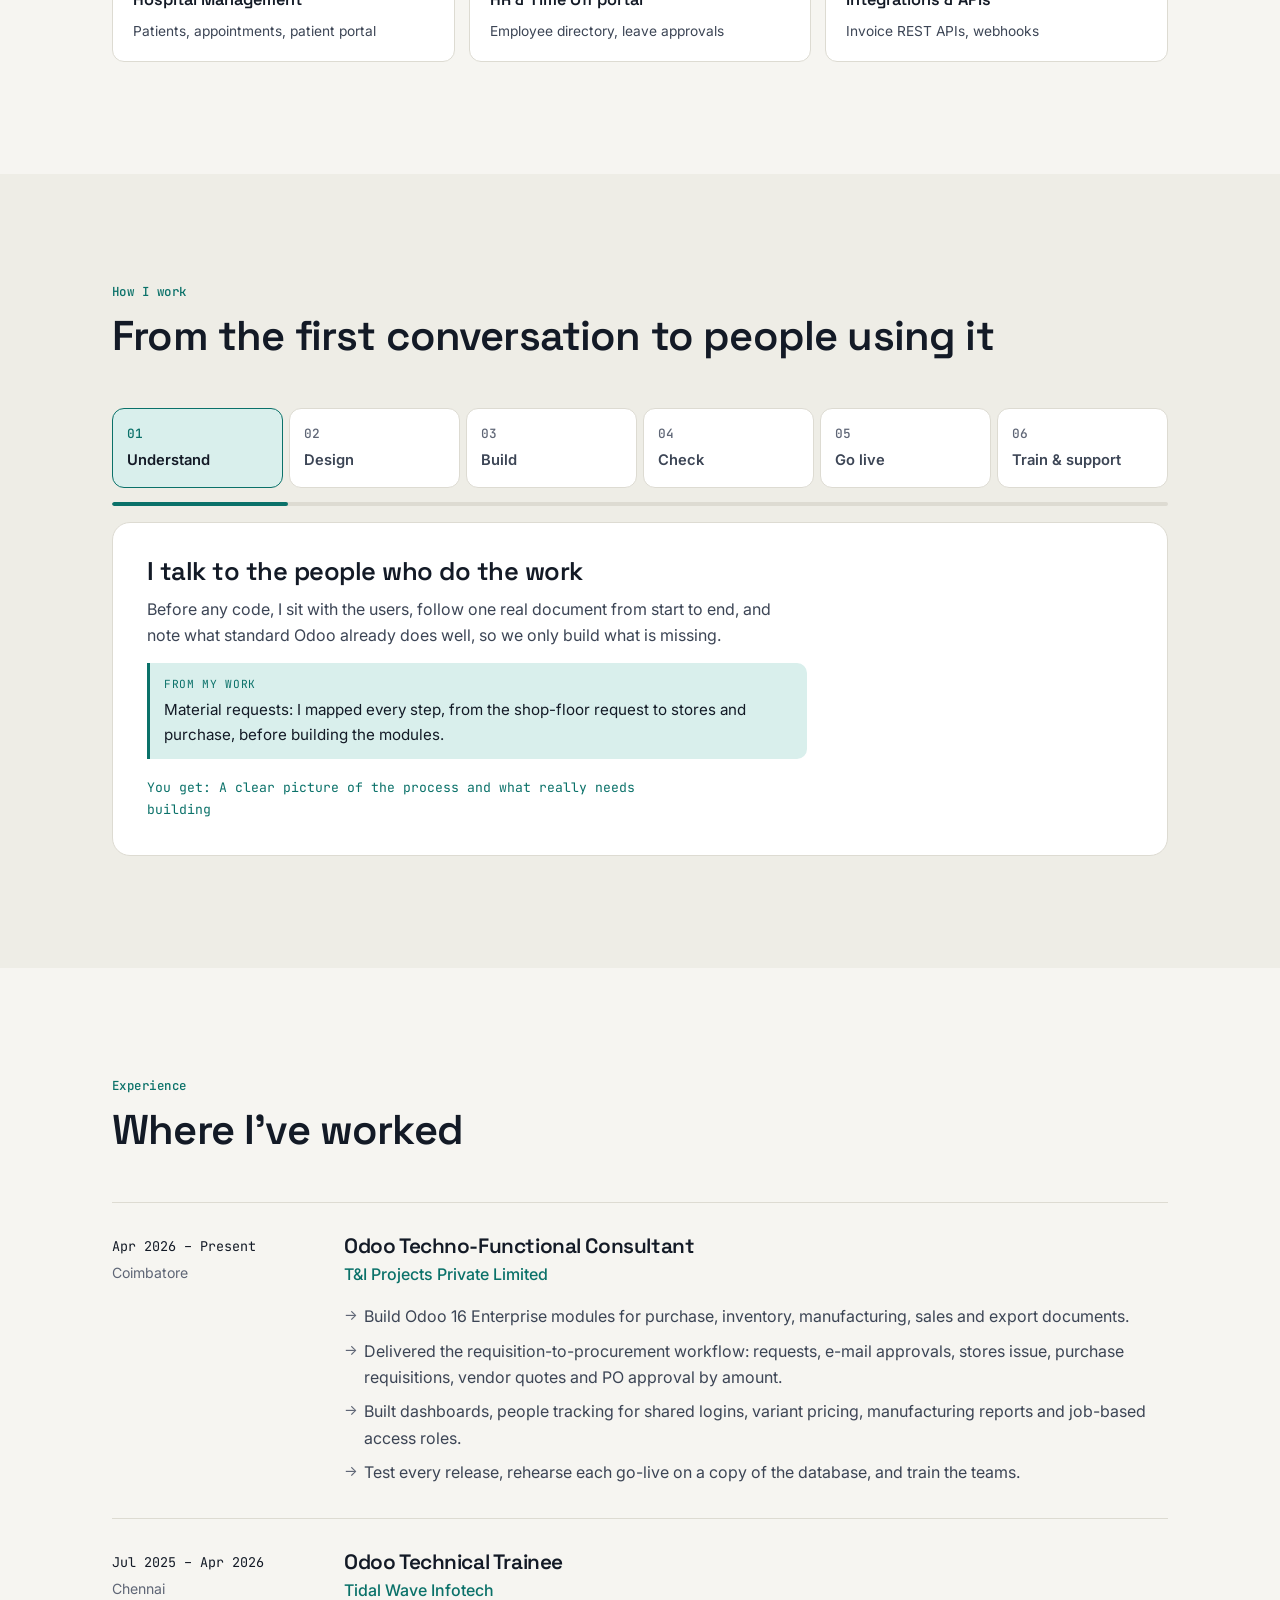
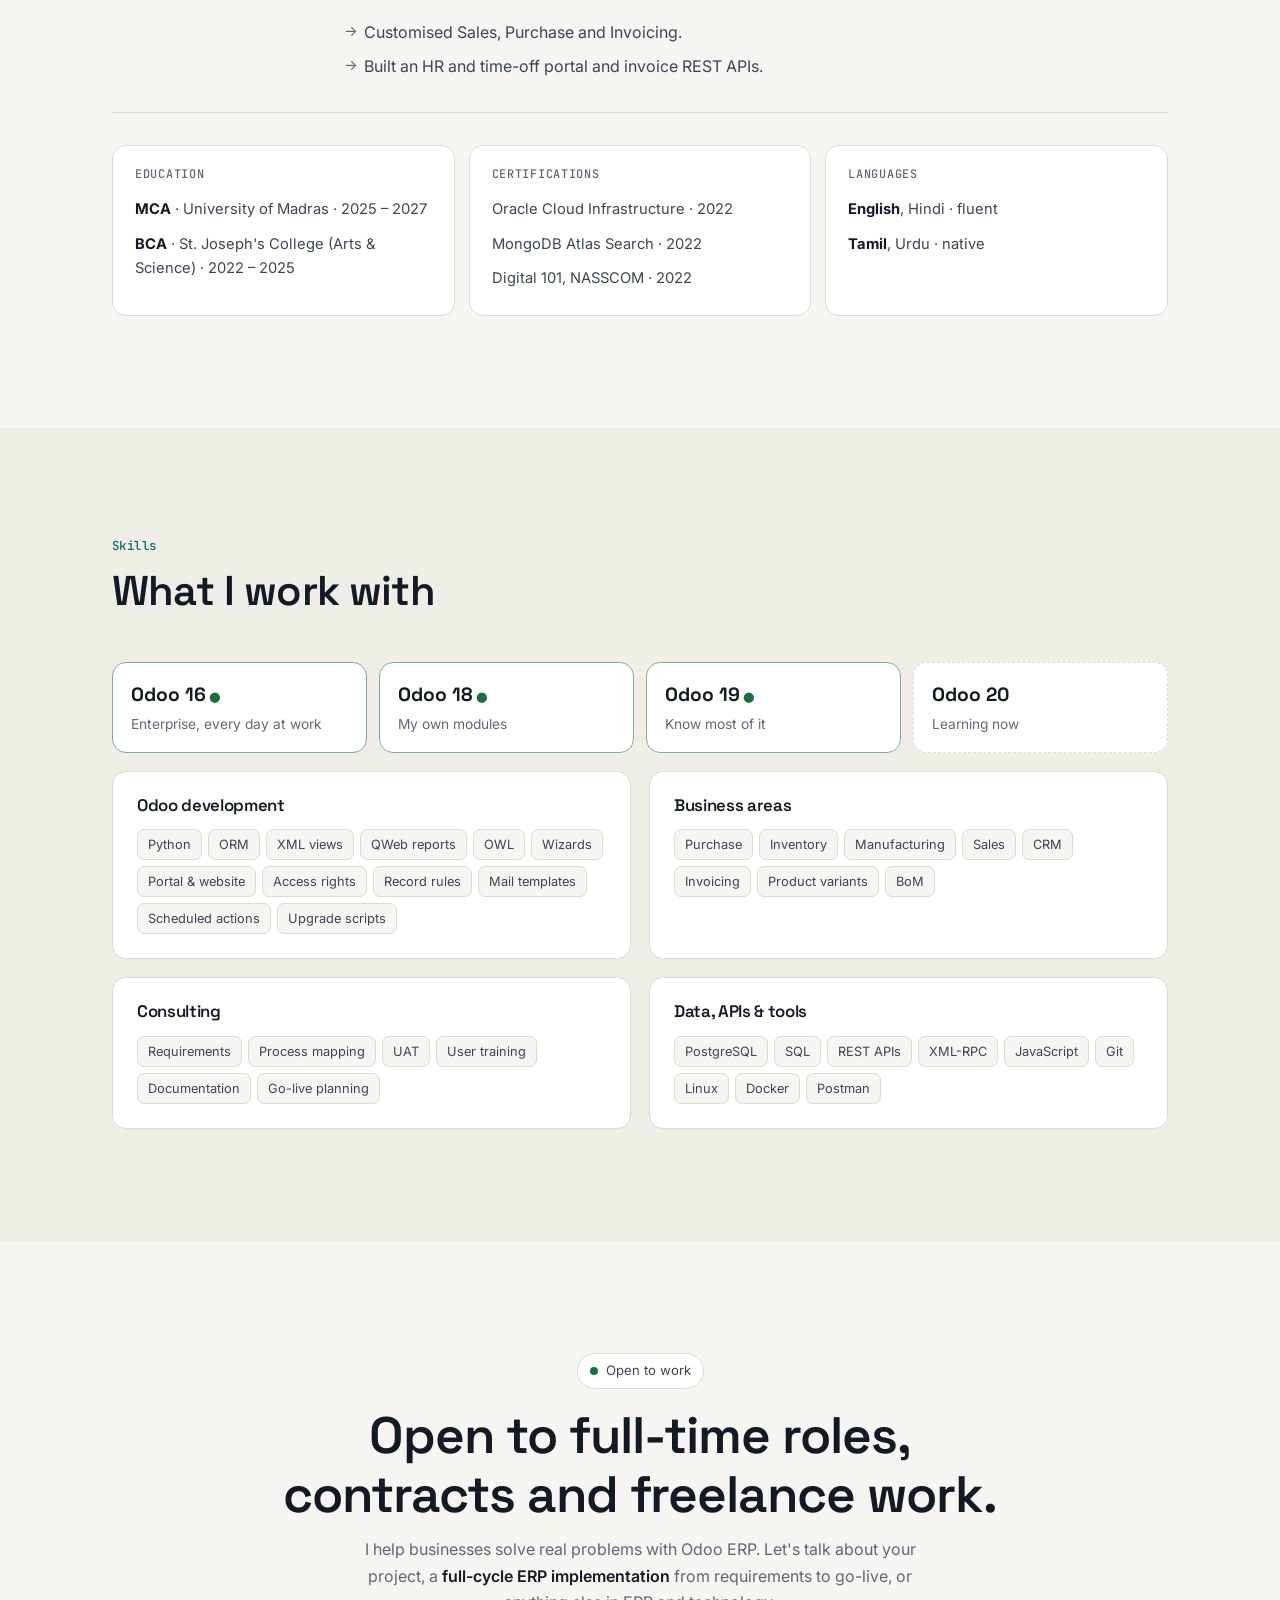
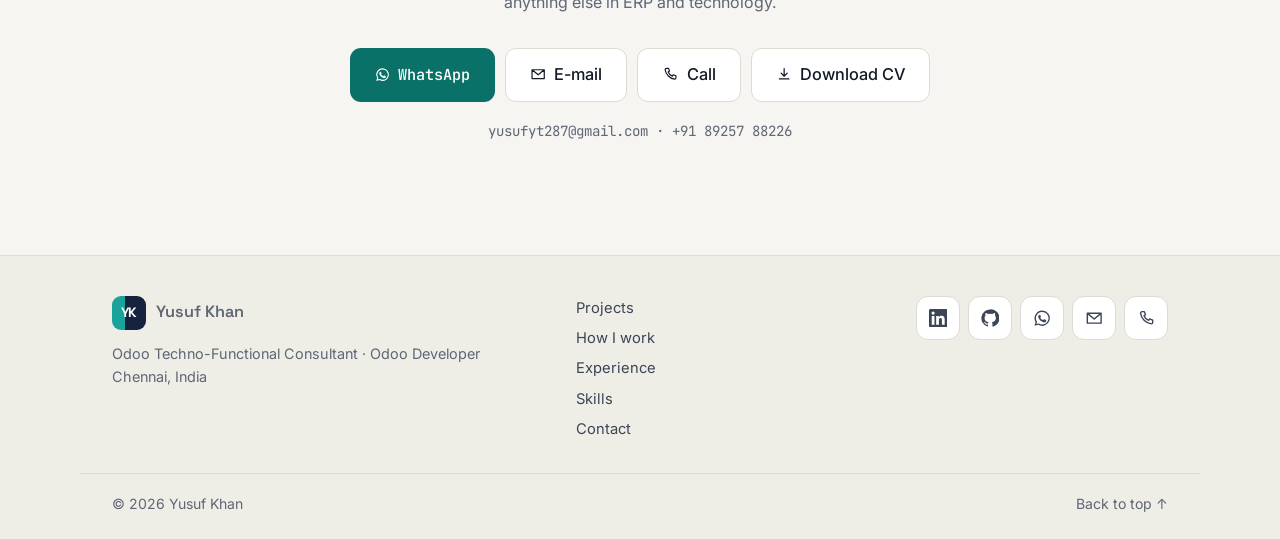
==== commit daf30c8e: "Show only my own work: remove counts, Solutions and the MR card - Hero: the MR status card over the " ====
--- a/index.html
+++ b/index.html
@@ -8,13 +8,13 @@
   <meta name="author" content="Yusuf Khan">
   <meta name="theme-color" content="#f6f5f1" media="(prefers-color-scheme: light)">
   <meta name="theme-color" content="#0c1220" media="(prefers-color-scheme: dark)">
-  <link rel="canonical" href="https://iyusufkhan.netlify.app/">
+  <link rel="canonical" href="https://yusufi8.github.io/">
 
   <meta property="og:type" content="website">
   <meta property="og:title" content="Yusuf Khan · Odoo Techno-Functional Consultant &amp; Developer">
   <meta property="og:description" content="I turn manual business processes into Odoo workflows people actually use. Chat with me, see the work, start a project.">
-  <meta property="og:url" content="https://iyusufkhan.netlify.app/">
-  <meta property="og:image" content="https://iyusufkhan.netlify.app/images/og-image.png">
+  <meta property="og:url" content="https://yusufi8.github.io/">
+  <meta property="og:image" content="https://yusufi8.github.io/images/og-image.png">
   <meta property="og:image:width" content="1200">
   <meta property="og:image:height" content="630">
   <meta name="twitter:card" content="summary_large_image">
@@ -46,7 +46,7 @@
     "knowsAbout": ["Odoo", "ERP", "Python", "PostgreSQL", "QWeb", "OWL", "Purchase", "Inventory", "Manufacturing"],
     "email": "mailto:yusufyt287@gmail.com",
     "telephone": "+91-89257-88226",
-    "url": "https://iyusufkhan.netlify.app/",
+    "url": "https://yusufi8.github.io/",
     "sameAs": ["https://github.com/Yusufi8", "https://www.linkedin.com/in/yusuf-khan-8a1bb4378/"]
   }
   </script>
@@ -79,10 +79,10 @@
       </a>
       <nav aria-label="Primary">
         <ul class="nav-links" id="nav-links">
-          <li><a href="#solutions">Solutions</a></li>
-          <li><a href="#work">Work</a></li>
+          <li><a href="#work">Projects</a></li>
           <li><a href="#process">How I work</a></li>
           <li><a href="#experience">Experience</a></li>
+          <li><a href="#skills">Skills</a></li>
           <li><a href="#contact" class="nav-cta">Let's talk</a></li>
         </ul>
       </nav>
@@ -129,13 +129,6 @@
             <img src="images/profile.jpg" alt="Portrait of Yusuf Khan" width="640" height="640">
           </picture>
 
-          <!-- A material request moving through the workflow -->
-          <div class="flow-card" aria-hidden="true">
-            <span class="flow-doc mono">MR/2026/0142</span>
-            <span class="flow-state" id="flow-state">Approved</span>
-            <span class="flow-bar"><i id="flow-bar"></i></span>
-          </div>
-
           <div class="hero-chat">
             <p class="hero-chat-bubble">Hi, I'm Yusuf 👋 Ask me anything about my work.</p>
             <div class="hero-chat-chips">
@@ -148,142 +141,15 @@
       </div>
 
       <div class="container">
-        <dl class="proof">
-          <div><dt>Custom Odoo modules</dt><dd><span data-count="30">30</span>+</dd></div>
-          <div><dt>Automated tests</dt><dd><span data-count="580">580</span>+</dd></div>
-          <div><dt>Business areas</dt><dd><span data-count="6">6</span></dd></div>
-          <div><dt>Odoo versions</dt><dd>16 &amp; 18</dd></div>
+        <dl class="proof proof-facts">
+          <div><dt>Work in</dt><dd>Purchase · Inventory · Manufacturing · Sales</dd></div>
+          <div><dt>Odoo</dt><dd>16 · 18 · 19 · 20 <small>(learning)</small></dd></div>
+          <div><dt>Based in</dt><dd>Chennai · remote or hybrid</dd></div>
+          <div><dt>Languages</dt><dd>English · Tamil · Hindi · Urdu</dd></div>
         </dl>
       </div>
     </section>
 
-    <!-- Solutions -->
-    <section id="solutions" class="section section-alt">
-      <div class="container">
-        <header class="section-head">
-          <p class="eyebrow">Solutions</p>
-          <h2>What's slowing your business down?</h2>
-          <p class="section-sub">Pick a problem to see how I solved it in Odoo.</p>
-        </header>
-
-        <div class="solve" data-tabs>
-          <div class="solve-list" role="tablist" aria-label="Business problems">
-            <button role="tab" id="t-req" aria-controls="p-req" aria-selected="true">Material requests on paper and WhatsApp</button>
-            <button role="tab" id="t-appr" aria-controls="p-appr" aria-selected="false" tabindex="-1">Approvals stuck in e-mail</button>
-            <button role="tab" id="t-dash" aria-controls="p-dash" aria-selected="false" tabindex="-1">Managers can't see what's late</button>
-            <button role="tab" id="t-login" aria-controls="p-login" aria-selected="false" tabindex="-1">Many people share one login</button>
-            <button role="tab" id="t-pack" aria-controls="p-pack" aria-selected="false" tabindex="-1">Export documents typed in Word</button>
-            <button role="tab" id="t-price" aria-controls="p-price" aria-selected="false" tabindex="-1">Buying at the wrong price</button>
-            <button role="tab" id="t-var" aria-controls="p-var" aria-selected="false" tabindex="-1">The wrong product variant gets picked</button>
-            <button role="tab" id="t-access" aria-controls="p-access" aria-selected="false" tabindex="-1">Anyone can change master data</button>
-          </div>
-
-          <div class="solve-panels">
-            <div class="solve-panel" role="tabpanel" id="p-req" aria-labelledby="t-req">
-              <p class="solve-tag mono">Requisition to procurement · 8 modules</p>
-              <h3>One flow from request to purchase order</h3>
-              <ol class="flow">
-                <li style="--i:0">Request</li><li style="--i:1">Approve</li><li style="--i:2">Stores issue</li><li style="--i:3">Shortage → PR</li><li style="--i:4">Vendor quotes</li><li style="--i:5">PO by amount</li>
-              </ol>
-              <p>Production raises a request, the manager approves it, stores issue what's in stock, and anything short goes to purchasing, where vendor quotes are compared and the PO is approved by amount. Every step is timed and logged.</p>
-              <div class="solve-acts">
-                <a class="btn btn-ghost btn-sm" href="work/material-requisition/">Case study<svg><use href="#i-arrow"/></svg></a>
-                <button class="btn btn-ghost btn-sm" type="button" data-chat="Tell me about the requisition workflow"><svg><use href="#i-chat"/></svg>Ask about it</button>
-              </div>
-            </div>
-
-            <div class="solve-panel" role="tabpanel" id="p-appr" aria-labelledby="t-appr" hidden>
-              <p class="solve-tag mono">Approval engine</p>
-              <h3>Approve from the e-mail, in one click</h3>
-              <ol class="flow">
-                <li style="--i:0">E-mail sent</li><li style="--i:1">Approve / Reject</li><li style="--i:2">Signed &amp; timed</li><li style="--i:3">Next approver</li>
-              </ol>
-              <p>Approvers get <strong>Approve</strong> and <strong>Reject</strong> buttons in the e-mail. Each link is signed and works only once. Bigger amounts go to a higher approver automatically, and every decision records who, when and their signature.</p>
-              <div class="solve-acts">
-                <button class="btn btn-ghost btn-sm" type="button" data-chat="How do approvals by e-mail work?"><svg><use href="#i-chat"/></svg>Ask about it</button>
-              </div>
-            </div>
-
-            <div class="solve-panel" role="tabpanel" id="p-dash" aria-labelledby="t-dash" hidden>
-                <p class="solve-tag mono">OWL · TI Dashboards › Management</p>
-                <h3>One page for directors and managers</h3>
-                <ol class="flow">
-                  <li style="--i:0">Pick a period</li><li style="--i:1">Compare</li><li style="--i:2">7 tabs by role</li><li style="--i:3">Process flow</li><li style="--i:4">Open the records</li>
-                </ol>
-                <p>What was done in a period and what is open now, for Sales, Purchase, Inventory, Manufacturing and Requisitions, compared with the period before. Each role sees only its own tabs, and every number opens the records behind it.</p>
-                <div class="solve-acts">
-                <a class="btn btn-ghost btn-sm" href="#work">Try it<svg><use href="#i-arrow"/></svg></a>
-                <button class="btn btn-ghost btn-sm" type="button" data-chat="Tell me about the dashboards"><svg><use href="#i-chat"/></svg>Ask about it</button>
-              </div>
-            </div>
-
-            <div class="solve-panel" role="tabpanel" id="p-login" aria-labelledby="t-login" hidden>
-                <p class="solve-tag mono">People tracking</p>
-                <h3>Know who really did it, even on a shared login</h3>
-                <ol class="flow">
-                  <li style="--i:0">Log in</li><li style="--i:1">Pick your name</li><li style="--i:2">Enter your PIN</li><li style="--i:3">Every action recorded</li>
-                </ol>
-                <p>After logging in, each person picks their name and enters their own 4-digit Login PIN. Everything they do is recorded under their name, the others on that login don't see their documents, and directors get Work by Person and Activities reports.</p>
-                <div class="solve-acts">
-                <button class="btn btn-ghost btn-sm" type="button" data-chat="Tell me about people tracking on a shared login"><svg><use href="#i-chat"/></svg>Ask about it</button>
-              </div>
-            </div>
-
-            <div class="solve-panel" role="tabpanel" id="p-pack" aria-labelledby="t-pack" hidden>
-                <p class="solve-tag mono">QWeb reports · Packing List &amp; Packing Slip</p>
-                <h3>Export packing lists and stickers, straight from Odoo</h3>
-                <ol class="flow">
-                  <li style="--i:0">Fill Export Defaults</li><li style="--i:1">Fetch Goods</li><li style="--i:2">Packing details</li><li style="--i:3">Print PL</li><li style="--i:4">Print Packing Slip</li>
-                </ol>
-                <p>A Packing List tab on the delivery in four steps. Page 2 can never pack more than page 1, boxes of spares list their contents, and weights are calculated as you type. The Packing List and one sticker per package print in the company's export layout.</p>
-                <div class="solve-acts">
-                <a class="btn btn-ghost btn-sm" href="work/export-packing/">Case study<svg><use href="#i-arrow"/></svg></a>
-                <button class="btn btn-ghost btn-sm" type="button" data-chat="Tell me about the export packing documents"><svg><use href="#i-chat"/></svg>Ask about it</button>
-              </div>
-            </div>
-
-            <div class="solve-panel" role="tabpanel" id="p-price" aria-labelledby="t-price" hidden>
-              <p class="solve-tag mono">Variant price suite · 5 modules</p>
-              <h3>See what you paid last time, for the exact variant</h3>
-              <ol class="flow">
-                <li style="--i:0">Last price on every line</li><li style="--i:1">Alert on RFQ change</li><li style="--i:2">Price Check app</li><li style="--i:3">Visible by role</li>
-              </ol>
-              <p>The last purchase and sale price, date and vendor show on every line, an RFQ warns when a price changes, and a Price Check app shows the lowest, highest and latest price per variant with the trend.</p>
-              <div class="solve-acts">
-                <button class="btn btn-ghost btn-sm" type="button" data-chat="Tell me about the variant pricing"><svg><use href="#i-chat"/></svg>Ask about it</button>
-              </div>
-            </div>
-
-            <div class="solve-panel" role="tabpanel" id="p-var" aria-labelledby="t-var" hidden>
-                <p class="solve-tag mono">Variant configurator · Variant Selection Rules</p>
-                <h3>Pick the exact variant, and see what it cost</h3>
-                <ol class="flow">
-                  <li style="--i:0">Rule: Variant Mode</li><li style="--i:1">Attribute pop-up</li><li style="--i:2">Price panel</li><li style="--i:3">Exact variant on the line</li>
-                </ol>
-                <p>An administrator switches any screen's product field to Variant Mode with a rule, no code per screen. The pop-up picks the exact variant and shows this vendor's price, the last price paid, other vendors and open RFQs.</p>
-                <div class="solve-acts">
-                <a class="btn btn-ghost btn-sm" href="work/variant-configurator/">Case study<svg><use href="#i-arrow"/></svg></a>
-                <button class="btn btn-ghost btn-sm" type="button" data-chat="Tell me about the variant configurator"><svg><use href="#i-chat"/></svg>Ask about it</button>
-              </div>
-            </div>
-
-            <div class="solve-panel" role="tabpanel" id="p-access" aria-labelledby="t-access" hidden>
-              <p class="solve-tag mono">Access rights</p>
-              <h3>One role per job, and a guard on master data</h3>
-              <ol class="flow">
-                <li style="--i:0">Audit 5 layers</li><li style="--i:1">Role per job</li><li style="--i:2">Timed exceptions</li><li style="--i:3">Guard: Off · Monitor · Enforce</li>
-              </ol>
-              <p>I audited live security across groups, access rules, record rules, menus and fields, then built job roles, exceptions that switch themselves off, and a guard on products, contacts, vendor prices and drawings, with every change logged.</p>
-              <div class="solve-acts">
-                <button class="btn btn-ghost btn-sm" type="button" data-chat="How do you handle access rights?"><svg><use href="#i-chat"/></svg>Ask about it</button>
-              </div>
-            </div>
-          </div>
-        </div>
-      </div>
-    </section>
-
-    <!-- Work -->
     <section id="work" class="section">
       <div class="container">
         <header class="section-head">
@@ -301,7 +167,7 @@
               <p>Workers ask for material from a short pop-up. The Production Manager approves, stores check stock and issue it, and anything short goes to a director. Once approved, a purchase requisition is created and sent to Purchase automatically. Every step is recorded with who did it and when.</p>
               </div>
               <div class="project-side">
-              <ul class="case-points"><li>8 modules, 260+ automated tests</li><li>Approve or refuse straight from the e-mail</li><li>Two paths: all in stock, or short and through purchase</li></ul>
+              <ul class="case-points"><li>Request, approval, stores issue and purchase in one flow</li><li>Approve or refuse straight from the e-mail</li><li>Two paths: all in stock, or short and through purchase</li></ul>
               <p class="project-try"><span class="mono">Try it</span><span>In the pop-up, press <b>Submit Request</b> and move the request step by step: the Welding Rod is short, so it takes the director path. Set its Qty to 8 or less and it goes straight to the issue.</span></p>
               <div class="case-actions"><a class="btn btn-primary btn-sm" href="work/material-requisition/">View project<svg><use href="#i-arrow"/></svg></a><button class="btn btn-ghost btn-sm" type="button" data-chat="Tell me about the requisition workflow"><svg><use href="#i-chat"/></svg>Ask about it</button></div>
               </div>
@@ -337,7 +203,7 @@
               <p>The export team used to type packing lists in Word. Now a delivery has a <b>Packing List</b> tab in four steps, and Odoo prints the <b>Packing List (PL)</b> and one <b>Packing Slip (PS)</b> sticker per package in the company's export layout, with weights calculated as you type.</p>
               </div>
               <div class="project-side">
-              <ul class="case-points"><li>Page 2 can divide page 1, never pack more</li><li>Boxes of mixed spares with their contents</li><li>More than 20 versions, each checked on a copy of the live database first</li></ul>
+              <ul class="case-points"><li>Page 2 can divide page 1, never pack more</li><li>Boxes of mixed spares with their contents</li><li>Every version checked on a copy of the live database first</li></ul>
               <p class="project-try"><span class="mono">Try it</span><span>Press <b>Fill Export Defaults</b>, <b>Fetch Goods</b> and <b>Add all products</b>. Change a Qty or Gross %, then <b>Print PL</b> or <b>Print Packing Slip</b>.</span></p>
               <div class="case-actions"><a class="btn btn-primary btn-sm" href="work/export-packing/">View project<svg><use href="#i-arrow"/></svg></a><button class="btn btn-ghost btn-sm" type="button" data-chat="Tell me about the export packing documents"><svg><use href="#i-chat"/></svg>Ask about it</button></div>
               </div>
@@ -355,7 +221,7 @@
               <p>One page for directors and managers: what was done in a period and what is open now, per area. Each role sees only its own tabs, every number can be compared with another period, and every number opens the records behind it. Facts only, no ranking of people.</p>
               </div>
               <div class="project-side">
-              <ul class="case-points"><li>7 tabs, from Sales to the Process flow</li><li>Filters by period, department and employee, also on shared logins</li><li>Each tab is read with the user's own access rights</li></ul>
+              <ul class="case-points"><li>Sales, Purchase, Inventory, Manufacturing, Requisitions and Process flow</li><li>Filters by period, department and employee, also on shared logins</li><li>Each tab is read with the user's own access rights</li></ul>
               <p class="project-try"><span class="mono">Try it</span><span>Change the <b>Period</b> or <b>Compare with</b>, open a tab, press a <b>?</b>. Then open it as a Purchase or Sales Manager and see the tabs change.</span></p>
               <div class="case-actions"><button class="btn btn-ghost btn-sm" type="button" data-chat="Tell me about the dashboards"><svg><use href="#i-chat"/></svg>Ask about it</button></div>
               </div>
@@ -397,7 +263,7 @@
 
         <h3 class="sub-head">More of my Odoo work <span class="sub-note">Tap one to ask about it</span></h3>
         <ul class="mini-grid">
-          <li class="mini reveal"><button type="button" data-chat="Tell me about the variant pricing"><span class="mono">Odoo 16 · 5 modules</span><strong>Variant price suite</strong><span>Last price, alerts, Price Check app</span></button></li>
+          <li class="mini reveal"><button type="button" data-chat="Tell me about the variant pricing"><span class="mono">Odoo 16 · Purchase &amp; Sales</span><strong>Variant price history</strong><span>Last price, alerts, Price Check app</span></button></li>
           <li class="mini reveal"><button type="button" data-chat="Tell me about manufacturing"><span class="mono">Odoo 16 · MRP</span><strong>Manufacturing reports</strong><span>Part Lists, drawing revisions, job cards</span></button></li>
           <li class="mini reveal"><button type="button" data-chat="How do you handle access rights?"><span class="mono">Odoo 16 · Security</span><strong>Access roles</strong><span>Job roles and a master-data guard</span></button></li>
           <li class="mini reveal"><button type="button" data-chat="Tell me about your personal projects"><span class="mono">Odoo 18 · Website</span><strong>Hospital Management</strong><span>Patients, appointments, patient portal</span></button></li>
@@ -420,17 +286,47 @@
             <button role="tab" id="s1" aria-controls="sp1" aria-selected="true"><span class="mono">01</span>Understand</button>
             <button role="tab" id="s2" aria-controls="sp2" aria-selected="false" tabindex="-1"><span class="mono">02</span>Design</button>
             <button role="tab" id="s3" aria-controls="sp3" aria-selected="false" tabindex="-1"><span class="mono">03</span>Build</button>
-            <button role="tab" id="s4" aria-controls="sp4" aria-selected="false" tabindex="-1"><span class="mono">04</span>Test</button>
+            <button role="tab" id="s4" aria-controls="sp4" aria-selected="false" tabindex="-1"><span class="mono">04</span>Check</button>
             <button role="tab" id="s5" aria-controls="sp5" aria-selected="false" tabindex="-1"><span class="mono">05</span>Go live</button>
             <button role="tab" id="s6" aria-controls="sp6" aria-selected="false" tabindex="-1"><span class="mono">06</span>Train &amp; support</button>
           </div>
           <div class="process-bar" aria-hidden="true"><i></i></div>
-          <div class="process-panel" role="tabpanel" id="sp1" aria-labelledby="s1"><h3>I talk to the people who do the work</h3><p>Before any code, I sit with the users, follow a document through the real process, and note what standard Odoo already does well.</p><p class="process-out mono">You get: a clear picture of the process and what really needs building</p></div>
-          <div class="process-panel" role="tabpanel" id="sp2" aria-labelledby="s2" hidden><h3>A simple plan we agree on</h3><p>The flow, the screens, the approvals and the reports, drawn out and agreed before I build, so there are no surprises.</p><p class="process-out mono">You get: a workflow diagram and a scope you can sign off</p></div>
-          <div class="process-panel" role="tabpanel" id="sp3" aria-labelledby="s3" hidden><h3>Clean, upgrade-friendly modules</h3><p>Custom modules in Python, XML and OWL that extend standard Odoo instead of fighting it, with upgrade scripts for every version.</p><p class="process-out mono">You get: modules in Git, with a changelog</p></div>
-          <div class="process-panel" role="tabpanel" id="sp4" aria-labelledby="s4" hidden><h3>Tested by code, then by your users</h3><p>Automated tests run before every release (more than 580 across my T&amp;I modules), then your team tries it in a UAT copy with step-by-step test sheets.</p><p class="process-out mono">You get: test results and UAT sheets</p></div>
-          <div class="process-panel" role="tabpanel" id="sp5" aria-labelledby="s5" hidden><h3>A rehearsed go-live</h3><p>A full backup, a rehearsal on a copy of your real database, version checks and a written rollback plan. Then the real install, and checks after it.</p><p class="process-out mono">You get: a release package with a start-here guide and checklist</p></div>
-          <div class="process-panel" role="tabpanel" id="sp6" aria-labelledby="s6" hidden><h3>People who know how to use it</h3><p>Simple user guides and training in English, Tamil or Hindi, and quick fixes after launch. Ongoing support can be arranged however suits you.</p><p class="process-out mono">You get: trained users and someone to call</p></div>
+          <div class="process-panel" role="tabpanel" id="sp1" aria-labelledby="s1">
+            <h3>I talk to the people who do the work</h3>
+            <p>Before any code, I sit with the users, follow one real document from start to end, and note what standard Odoo already does well, so we only build what is missing.</p>
+            <p class="process-eg"><span class="mono">From my work</span>Material requests: I mapped every step, from the shop-floor request to stores and purchase, before building the modules.</p>
+            <p class="process-out mono">You get: A clear picture of the process and what really needs building</p>
+          </div>
+          <div class="process-panel" role="tabpanel" id="sp2" aria-labelledby="s2" hidden>
+            <h3>A simple plan we agree on</h3>
+            <p>The flow, the screens, the approvals and the printouts, drawn out and agreed with you before I build, so there are no surprises later.</p>
+            <p class="process-eg"><span class="mono">From my work</span>Export packing: the Packing List was matched line by line to the export team's own EX053 template.</p>
+            <p class="process-out mono">You get: A workflow diagram and a scope you can sign off</p>
+          </div>
+          <div class="process-panel" role="tabpanel" id="sp3" aria-labelledby="s3" hidden>
+            <h3>Clean modules that grow with you</h3>
+            <p>Custom modules in Python, XML and OWL that extend standard Odoo instead of fighting it, configurable by your admin wherever possible, with an upgrade script for every version.</p>
+            <p class="process-eg"><span class="mono">From my work</span>Variant configurator: an administrator switches any screen to variant selection with a rule, no new code per screen.</p>
+            <p class="process-out mono">You get: Modules in Git, with a changelog for every version</p>
+          </div>
+          <div class="process-panel" role="tabpanel" id="sp4" aria-labelledby="s4" hidden>
+            <h3>Checked, then tried by your team</h3>
+            <p>Every release is checked on a copy of your real data before it goes anywhere near the live system. Then your team tries it in a UAT copy with step-by-step test sheets.</p>
+            <p class="process-eg"><span class="mono">From my work</span>Export packing: every version was checked on a copy of the live database: same page 2, same stickers, same totals.</p>
+            <p class="process-out mono">You get: UAT sheets and a copy you can try safely</p>
+          </div>
+          <div class="process-panel" role="tabpanel" id="sp5" aria-labelledby="s5" hidden>
+            <h3>A rehearsed go-live</h3>
+            <p>A full backup, a rehearsal on a copy of your real database, version checks and a written rollback plan. Then the real install, and checks right after it.</p>
+            <p class="process-eg"><span class="mono">From my work</span>Each T&amp;I release went out as a package with a start-here guide, a checklist and a changelog.</p>
+            <p class="process-out mono">You get: A release package with a start-here guide and checklist</p>
+          </div>
+          <div class="process-panel" role="tabpanel" id="sp6" aria-labelledby="s6" hidden>
+            <h3>People who know how to use it</h3>
+            <p>Short user guides for each role and training in English, Tamil or Hindi, in person or online. Quick fixes after launch, and ongoing support however suits you.</p>
+            <p class="process-eg"><span class="mono">From my work</span>At T&amp;I I train the teams who use each module, in the language they are most comfortable with.</p>
+            <p class="process-out mono">You get: Trained users and someone to call</p>
+          </div>
         </div>
       </div>
     </section>
@@ -514,7 +410,8 @@
         <ul class="versions reveal" aria-label="Odoo versions">
           <li class="v-on"><strong>Odoo 16</strong><span>Enterprise, every day at work</span></li>
           <li class="v-on"><strong>Odoo 18</strong><span>My own modules</span></li>
-          <li class="v-learn"><strong>Odoo 19</strong><span>Learning now</span></li>
+          <li class="v-on"><strong>Odoo 19</strong><span>Know most of it</span></li>
+          <li class="v-learn"><strong>Odoo 20</strong><span>Learning now</span></li>
         </ul>
 
         <div class="skills">
@@ -575,10 +472,10 @@
         <p>Odoo Techno-Functional Consultant · Odoo Developer<br>Chennai, India</p>
       </div>
       <nav class="footer-nav" aria-label="Footer">
-        <a href="#solutions">Solutions</a>
-        <a href="#work">Work</a>
+        <a href="#work">Projects</a>
         <a href="#process">How I work</a>
         <a href="#experience">Experience</a>
+        <a href="#skills">Skills</a>
         <a href="#contact">Contact</a>
       </nav>
       <ul class="socials">
--- a/style.css
+++ b/style.css
@@ -304,7 +304,7 @@
 .case-link:hover { text-decoration: underline; text-underline-offset: 3px; }
 
 .sub-head { margin: clamp(48px, 6vw, 64px) 0 18px; font-size: 1.15rem; }
-.mini-grid { display: grid; grid-template-columns: repeat(auto-fit, minmax(196px, 1fr)); gap: 14px; }
+.mini-grid { display: grid; grid-template-columns: repeat(auto-fit, minmax(min(300px, 100%), 1fr)); gap: 14px; }
 .mini {
   display: flex; flex-direction: column; gap: 8px; padding: 20px;
   border-radius: 12px; border: 1px solid var(--line); background: var(--surface);
@@ -704,7 +704,7 @@
 .cred-card strong { color: var(--ink); }
 
 /* ---------- Skills extras ---------- */
-.versions { display: grid; grid-template-columns: repeat(3, minmax(0, 1fr)); gap: 12px; margin-bottom: 18px; }
+.versions { display: grid; grid-template-columns: repeat(4, minmax(0, 1fr)); gap: 12px; margin-bottom: 18px; }
 .versions li { display: grid; gap: 2px; padding: 16px 18px; border-radius: var(--radius); border: 1px solid var(--line); background: var(--surface); }
 .versions strong { font-family: var(--font-display); font-size: 1.2rem; }
 .versions span { font-size: .86rem; color: var(--muted); }
@@ -841,7 +841,8 @@
   .flow-card { display: none; }
   .hero-chat { position: static; width: auto; padding: 0; border: 0; background: none; box-shadow: none; }
   .hero-chat-bubble { background: var(--surface); border: 1px solid var(--line); }
-  .creds, .versions { grid-template-columns: 1fr; }
+  .creds { grid-template-columns: 1fr; }
+  .versions { grid-template-columns: repeat(2, minmax(0, 1fr)); }
 }
 
 @media (max-width: 560px) {
@@ -882,3 +883,11 @@
 }
 .shots-live { display: grid; gap: 22px; margin-top: 16px; }
 .cs-section .screen { margin-top: 16px; }
+
+/* Facts strip under the hero (no counts) */
+.proof-facts dd { font-family: var(--font-body); font-weight: 600; font-size: 1rem; line-height: 1.45; letter-spacing: 0; color: var(--ink); }
+.proof-facts small { font-weight: 500; color: var(--muted); }
+@media (max-width: 820px) { .proof-facts { grid-template-columns: 1fr 1fr; } }
+@media (max-width: 420px) { .proof-facts { grid-template-columns: 1fr; } }
+.process-panel .process-eg { display: grid; gap: 4px; margin-top: 14px; padding: 12px 14px; border-left: 3px solid var(--accent); border-radius: 0 10px 10px 0; background: var(--accent-soft); color: var(--ink); font-size: .95rem; }
+.process-panel .process-eg .mono { font-size: .7rem; text-transform: uppercase; letter-spacing: .06em; color: var(--accent); }
